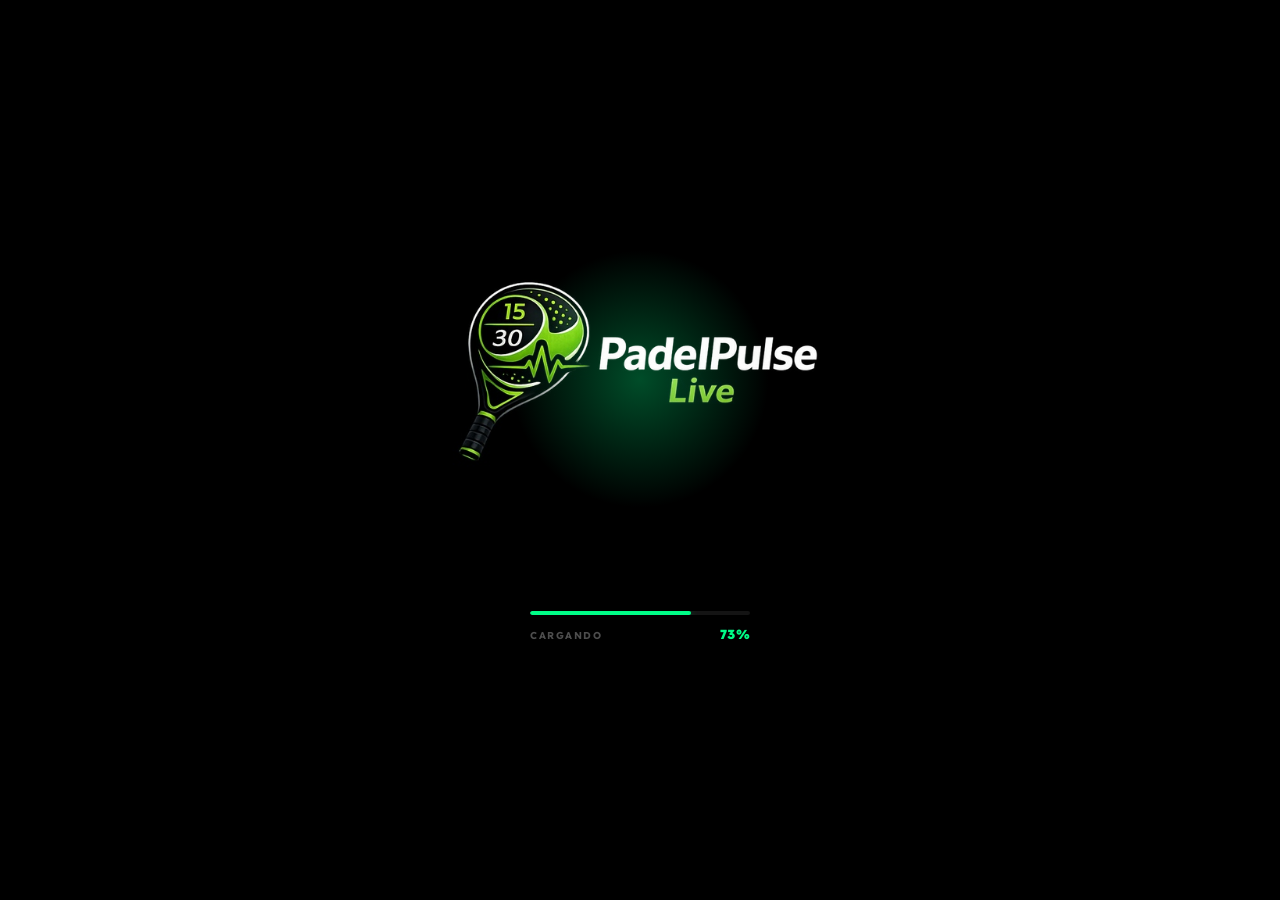
==== web/index.html @ ea34d9d8 "Sincroniza móvil y reloj con un protocolo único y rediseña las dos apps Las dos apps hablaban dialec" ====
<!DOCTYPE html>
<html lang="es" class="dark">
<head>
<meta charset="UTF-8">
<meta name="viewport" content="width=device-width, initial-scale=1.0, maximum-scale=1.0, user-scalable=no, viewport-fit=cover">
<meta name="theme-color" content="#0e0e0e">
<meta name="color-scheme" content="dark">
<title>PadelPulse Live</title>
<!-- Todo local: la app funciona sin conexion (pista sin cobertura) -->
<link rel="stylesheet" href="fonts/fonts.css">
<link rel="stylesheet" href="tailwind.css">
<style>
*{-webkit-tap-highlight-color:transparent;user-select:none;box-sizing:border-box;}
html{height:100%;touch-action:manipulation;background:#000;overflow:hidden;}
body{margin:0;padding:0;background:#000;height:100vh;height:100dvh;width:100vw;overflow:hidden;font-family:'Lexend',sans-serif;}

/* Mobile: full screen */
.watch-frame{
    width:100vw;height:100vh;height:100dvh;
    background:transparent;
    position:relative;
    display:flex;flex-direction:column;
    overflow-y:auto;
    /* deja sitio a la barra fija de abajo, contando el gesto del sistema */
    padding-bottom:calc(76px + env(safe-area-inset-bottom,0px));
}

/* Responsive: adapt fluidly without mobile frame */
@media(max-width:320px){ 
    html { font-size: 14px; }
}
@media(max-width:280px){ 
    html { font-size: 12px; }
}
.pp-flag{font-size:1.35em;line-height:1;display:inline-block;filter:saturate(1.1);}
/* Iconografia local (subset de Material Symbols, 105 glifos, 78 KB) */
.material-symbols-outlined{
    font-family:'PadelPulse Icons';font-weight:normal;font-style:normal;
    line-height:1;letter-spacing:normal;text-transform:none;display:inline-block;
    white-space:nowrap;word-wrap:normal;direction:ltr;-webkit-font-feature-settings:'liga';
    -webkit-font-smoothing:antialiased;font-variation-settings:'FILL' 0,'wght' 400,'GRAD' 0,'opsz' 24;
    transition:font-variation-settings .2s ease;
}
.material-symbols-outlined.filled{font-variation-settings:'FILL' 1,'wght' 400,'GRAD' 0,'opsz' 24;}
/* Mientras el pase de iconos no ha corrido, no se ve el nombre en texto plano */
.material-symbols-outlined:not([data-ico]){color:transparent;}
.pulse-glow{box-shadow:0 0 20px rgba(0,253,135,0.4);}
.scale-press{transition:transform 0.15s cubic-bezier(0.4,0,0.2,1), filter 0.15s;}
.scale-press:active{transform:scale(0.92); filter:brightness(0.8);}
@keyframes pulse{0%,100%{opacity:1}50%{opacity:0.4}}
.animate-pulse-slow{animation:pulse 2s ease infinite;}
@keyframes slideUp{from{transform:translateY(20px);opacity:0}to{transform:translateY(0);opacity:1}}
.slide-up{animation:slideUp 0.3s cubic-bezier(0.34,1.56,0.64,1) forwards;}
@keyframes scoreFlash{0%{transform:scale(1) translateY(0);filter:brightness(1)} 30%{transform:scale(1.25) translateY(-8px);filter:brightness(1.5)} 100%{transform:scale(1) translateY(0);filter:brightness(1)}}
.score-flash{animation:scoreFlash 0.4s cubic-bezier(0.175, 0.885, 0.32, 1.275);}
.mic-active{animation:pulse 0.8s ease infinite;box-shadow:0 0 20px rgba(255,113,108,0.5);}
.scrollable{overflow-y:auto;-webkit-overflow-scrolling:touch;}
.scrollable::-webkit-scrollbar{display:none;}
input[type=range]{-webkit-appearance:none;appearance:none;height:4px;background:#262626;border-radius:2px;outline:none;}
input[type=range]::-webkit-slider-thumb{-webkit-appearance:none;width:20px;height:20px;background:#00fd87;border-radius:50%;cursor:pointer;}
input[type=text]{-webkit-user-select:text;user-select:text;}
.countdown-ring{transform:rotate(-90deg);transform-origin:50% 50%;}
@keyframes timerWarn{0%,100%{opacity:1}50%{opacity:0.3}}
.timer-warn{animation:timerWarn 0.5s ease infinite;}
@keyframes fadeIn{from{opacity:0}to{opacity:1}}
@keyframes fadeOut{from{opacity:1}to{opacity:0}}
@keyframes slideDown{from{transform:translateX(-50%) translateY(-20px);opacity:0}to{transform:translateX(-50%) translateY(0);opacity:1}}
@keyframes splashFadeIn{from{opacity:0;transform:scale(0.85)}to{opacity:1;transform:scale(1)}}
@keyframes splashFadeOut{from{opacity:1;transform:scale(1)}to{opacity:0;transform:scale(1.05)}}
.splash-in{animation:splashFadeIn 0.5s cubic-bezier(0.34,1.56,0.64,1) forwards;}
.splash-out{animation:splashFadeOut 0.4s ease forwards;}
@keyframes splashPulse{0%,100%{box-shadow:0 0 0 0 rgba(0,253,135,0.4)}70%{box-shadow:0 0 0 20px rgba(0,253,135,0)}}
.splash-glow{animation:splashPulse 1.5s ease infinite;}
@keyframes dotAppear{from{opacity:0;transform:translateY(6px)}to{opacity:1;transform:translateY(0)}}
@keyframes scoreAnnounceIn{from{opacity:0;transform:translate(-50%,-50%) scale(0.8)}to{opacity:1;transform:translate(-50%,-50%) scale(1)}}
@keyframes scoreAnnounceOut{from{opacity:1;transform:translate(-50%,-50%) scale(1)}to{opacity:0;transform:translate(-50%,-50%) scale(0.9)}}

/* V4 Mesh Background */
.mesh-bg { position:fixed; top:0; left:0; width:100vw; height:100vh; height:100dvh; z-index:0; overflow:hidden; pointer-events:none; background: radial-gradient(circle at 50% 50%, rgba(20,20,20,0) 0%, #000 100%); }
.blob { position:absolute; filter:blur(90px) opacity(0.35); border-radius:50%; z-index:-1; pointer-events:none; transition:background 1s ease, transform 1s ease; }
@keyframes float1 { 0%,100% { transform: translate(0px, 0px) scale(1); } 33% { transform: translate(5vw, -5vh) scale(1.1); } 66% { transform: translate(-5vw, 5vh) scale(0.9); } }
@keyframes float2 { 0%,100% { transform: translate(0px, 0px) scale(1); } 33% { transform: translate(-5vw, 5vh) scale(0.9); } 66% { transform: translate(5vw, -5vh) scale(1.1); } }
.blob-a { top:-20%; left:-10%; width:70vw; height:70vw; max-width:800px; max-height:800px; animation:float1 18s infinite ease-in-out; }
.blob-b { bottom:-20%; right:-10%; width:70vw; height:70vw; max-width:800px; max-height:800px; animation:float2 22s infinite ease-in-out; }

/* ═══ MOBILE VIEWPORT-FIT ═══ */
@media (max-width:1023px) {
  .dk-score-num,
  #score-A, #score-B { font-size:clamp(5rem,22vw,10rem) !important; line-height:1 !important; }
}

/* ═══ DESKTOP VIEWPORT-FIT ═══ */
/* Forces ALL height-consuming elements to use viewport-relative units on desktop */
@media (min-width:1024px) {
  /* Header */
  .dk-header { padding-top:1.5vh !important; padding-bottom:0.8vh !important; }
  .dk-header img { height:8vh !important; }

  /* Main content area */
  .dk-main { padding-top:1vh !important; padding-bottom:1vh !important; }

  /* Left panel glass card */
  .dk-glass-left { padding:1.5vh 1rem !important; border-radius:2rem !important; }
  .dk-glass-left .dk-stats-row { margin-bottom:1vh !important; }
  .dk-glass-left .dk-stats-label { font-size:clamp(10px,1.5vh,18px) !important; margin-bottom:0.5vh !important; }
  .dk-glass-left .dk-stats-score { font-size:clamp(24px,5vh,60px) !important; }
  .dk-glass-left .dk-stats-name { font-size:clamp(8px,1.4vh,20px) !important; }
  .dk-glass-left .dk-stats-divider { height:clamp(16px,4vh,40px) !important; }

  /* Big score display */
  .dk-score-num { font-size:clamp(6rem,25vh,18rem) !important; line-height:0.9 !important; }
  .dk-score-sep { font-size:clamp(3rem,13vh,10rem) !important; }
  .dk-score-name { font-size:clamp(10px,2.2vh,30px) !important; }
  .dk-score-label { font-size:clamp(10px,2vh,24px) !important; margin-bottom:0.5vh !important; }
  .dk-score-area { margin-bottom:1vh !important; gap:1.5vw !important; }
  .dk-score-mt { margin-top:0 !important; }

  /* Right panel glass card */
  .dk-glass-right { padding:1.5vh 1rem !important; border-radius:2rem !important; }
  .dk-btn-add { padding-top:2.5vh !important; padding-bottom:2.5vh !important; border-radius:1.5rem !important; }
  .dk-btn-add .material-symbols-outlined { font-size:clamp(18px,3.5vh,48px) !important; }
  .dk-btn-add span:last-child { font-size:clamp(10px,1.8vh,20px) !important; }
  .dk-btn-sub { padding-top:1vh !important; padding-bottom:1vh !important; }
  .dk-btn-sub .material-symbols-outlined { font-size:clamp(12px,2vh,24px) !important; }
  .dk-btn-sub span:last-child { font-size:clamp(8px,1.4vh,16px) !important; }
  .dk-btn-action { padding-top:1vh !important; padding-bottom:1vh !important; }
  .dk-btn-action .material-symbols-outlined { font-size:clamp(12px,1.8vh,20px) !important; }
  .dk-grid-add { gap:1vh !important; margin-bottom:1vh !important; }
  .dk-grid-sub { gap:0.8vh !important; margin-bottom:0.8vh !important; }
  .dk-grid-act { gap:0.8vh !important; }

  /* Footer */
  .dk-footer { padding-top:0.5vh !important; padding-bottom:0.5vh !important; }

  /* Bottom Nav */
  .dk-nav button { padding-top:0.8vh !important; padding-bottom:0.8vh !important; }
  .dk-nav .material-symbols-outlined { font-size:clamp(16px,2.5vh,28px) !important; }
  .dk-nav span:last-child { font-size:clamp(7px,1vh,11px) !important; }
}
</style>
</head>
<body style="background:#0e0e0e;margin:0;padding:0;position:relative;">
<div class="mesh-bg">
    <div class="blob blob-a" id="blob-a"></div>
    <div class="blob blob-b" id="blob-b"></div>
</div>
<div id="app" style="width:100vw;min-height:100vh;min-height:100dvh;background:transparent;display:flex;align-items:center;justify-content:center;font-family:'Lexend',sans-serif;z-index:10;position:relative;">
    <div style="width:44px;height:44px;border:3px solid #1a1a1a;border-top-color:#00fd87;border-radius:50%;animation:_spin 1s linear infinite;"></div>
</div>
<style>@keyframes _spin{to{transform:rotate(360deg)}}</style>
<script>
const LOGO_BASE64 = "[data-uri]";

// ═══════════════════════════════════════════
// ICONOGRAFIA LOCAL
// Los <span class="material-symbols-outlined">nombre</span> siguen escribiendose
// con el nombre del icono; este pase lo convierte al glifo del subset embebido.
// ═══════════════════════════════════════════
const PP_ICONS={add:"\ue145",add_circle:"\ue147",arrow_back:"\ue5c4",arrow_back_ios:"\ue5e0",arrow_forward_ios:"\ue5e1",auto_awesome:"\ue65f",balance:"\ueaf6",bar_chart:"\ue26b",bluetooth:"\ue1a7",bluetooth_connected:"\ue1a8",bluetooth_disabled:"\ue1a9",bolt:"\uea0b",brightness_6:"\ue3ab",cancel:"\ue5c9",celebration:"\uea65",chat:"\ue0b7",check:"\ue5ca",check_circle:"\ue86c",circle:"\uef4a",close:"\ue14c",colorize:"\ue3b8",content_copy:"\ue14d",dark_mode:"\ue51c",dashboard:"\ue871",delete:"\ue872",delete_sweep:"\ue16c",devices:"\ue1b1",directions_run:"\ue566",do_not_disturb_on:"\ue15c",done:"\ue876",ecg_heart:"\uf6e9",edit:"\ue150",equalizer:"\ue01d",error:"\ue000",favorite:"\ue87d",flag:"\ue153",format_paint:"\ue243",graphic_eq:"\ue1b8",grid_view:"\ue9b0",group:"\ue7ef",hiking:"\ue50a",history:"\ue28e",home:"\ue88a",insights:"\uf092",ios_share:"\ue6b8",keyboard_arrow_down:"\ue313",keyboard_arrow_up:"\ue316",language:"\ue894",leaderboard:"\uf20c",light_mode:"\ue518",link:"\ue157",link_off:"\ue16f",list_alt:"\ue0ee",local_fire_department:"\uea05",lock:"\ue88d",lock_open:"\ue898",menu:"\ue5d2",mic:"\ue029",mic_off:"\ue02b",military_tech:"\uea3f",monitor_heart:"\ueaa2",monitoring:"\uf190",more_horiz:"\ue5d3",palette:"\ue3b7",password:"\uf042",pause:"\ue034",person:"\ue7fd",play_arrow:"\ue037",qr_code_2:"\ue00a",radio_button_checked:"\ue837",radio_button_unchecked:"\ue836",record_voice_over:"\ue91f",refresh:"\ue5d5",remove:"\ue15b",restart_alt:"\uf053",schedule:"\ue192",scoreboard:"\uebd0",script:"\uf45f",settings:"\ue8b8",settings_suggest:"\uf05e",share:"\ue80d",signal_cellular_alt:"\ue202",smart_toy:"\uf06c",speed:"\ue9e4",sports_tennis:"\uea32",square:"\ueb36",stadium:"\ueb90",style:"\ue41d",swap_horiz:"\ue8d4",sync:"\ue627",sync_alt:"\uea18",sync_disabled:"\ue628",timer:"\ue425",toast:"\uefc1",toggle_off:"\ue9f5",toggle_on:"\ue9f6",trophy:"\ue71a",tune:"\ue429",undo:"\ue166",visibility:"\ue417",volume_off:"\ue04f",volume_up:"\ue050",warning:"\ue002",watch:"\ue334",workspace_premium:"\ue7af"};
function paintIcons(root){
    const scope = root || document;
    scope.querySelectorAll('.material-symbols-outlined:not([data-ico])').forEach(el=>{
        const name = el.textContent.trim();
        const glyph = PP_ICONS[name];
        if(glyph){ el.setAttribute('data-ico', name); el.textContent = glyph; }
        else if(name.length === 1){ el.setAttribute('data-ico','raw'); }
        else { el.setAttribute('data-ico','?'); el.textContent = PP_ICONS.circle || ''; }
    });
}
// Los modales/toasts se inyectan fuera de render(): un observer los cubre todos.
try{
    new MutationObserver(muts=>{
        for(const m of muts){ if(m.addedNodes.length){ paintIcons(document); return; } }
    }).observe(document.documentElement,{childList:true,subtree:true});
}catch(e){}

// ═══════════════════════════════════════════
// STATE
// ═══════════════════════════════════════════
const POINT_LABELS = ['0','15','30','40'];

const defaultState = () => ({
    teamA:{ name:'', points:0, games:0, sets:0, playerA:'', playerB:'' },
    teamB:{ name:'', points:0, games:0, sets:0, playerA:'', playerB:'' },
    setsHistory:[], currentSet:1,
    serving:'A', deuce:false, advantage:null,
    goldenPoint:false, superTiebreak:false, bestOf:3, playingExtraSet:false,
    tiebreak:false, tiebreakPoints:{A:0,B:0}, tiebreakServing:'A', tiebreakServCount:0,
    matchOver:false, matchWinner:null,
    gameTime:0, timerRunning:true,
    betweenPoints:false, betweenTimer:0, betweenMax:20,
    soundEnabled:true, brightness:100, voiceActive:false,
    theme:'neon', lang:'es',
    currentView:'home',
    history:[], activityLog:[],
    faults:{ A:{doubleFault:0,footFault:0,warning:0}, B:{doubleFault:0,footFault:0,warning:0} },
    heartRate:0, calories:0, distanceKm:0.0,
    momentum:[],
    serveTimerEnabled:false, serveTimerSeconds:20,
    firstServeFault:false
});

let timerInterval = null, betweenInterval = null;
let recognition = null, audioCtx = null;

let SPECTATOR = false; // modo solo lectura si viene de URL compartida

function loadState(){
    // 1. Intentar cargar desde URL (modo espectador)
    try{
        const hash = window.location.hash.slice(1);
        if(hash.startsWith('c=')){
            const code = hash.slice(2).toUpperCase();
            SPECTATOR = true;
            let ds = defaultState();
            ds.voiceActive = false; ds.timerRunning = false;
            ds.cloudCode = code;
            setTimeout(() => { if(window.joinCloudMatch) window.joinCloudMatch(code); }, 500);
            return ds;
        }
        if(hash.startsWith('pp=')){
            const encoded = hash.slice(3);
            let decoded;
            try { decoded = JSON.parse(decodeURIComponent(escape(atob(encoded)))); }
            catch(err) { decoded = JSON.parse(decodeURIComponent(atob(encoded))); }
            let ds = defaultState();
            if (Array.isArray(decoded) && decoded[0] === 1) {
                ds.teamA.name=decoded[1]; ds.teamA.games=decoded[2]; ds.teamA.sets=decoded[3]; ds.teamA.points=decoded[4]; ds.teamA.playerA=decoded[5]; ds.teamA.playerB=decoded[6];
                ds.teamB.name=decoded[7]; ds.teamB.games=decoded[8]; ds.teamB.sets=decoded[9]; ds.teamB.points=decoded[10]; ds.teamB.playerA=decoded[11]; ds.teamB.playerB=decoded[12];
                ds.setsHistory=decoded[13]; ds.currentSet=decoded[14]; ds.serving=decoded[15];
                ds.deuce=decoded[16]; ds.advantage=decoded[17]; ds.tiebreak=decoded[18];
                ds.tiebreakPoints={A:decoded[19], B:decoded[20]};
                ds.matchOver=decoded[21]; ds.matchWinner=decoded[22]; ds.gameTime=decoded[23]; ds.theme=decoded[24];
            } else {
                ds = { ...ds, ...decoded };
            }
            SPECTATOR = true;
            ds.voiceActive = false;
            ds.timerRunning = false;
            return ds;
        }
    }catch(e){}
    // 2. Cargar desde localStorage — merge with defaultState to ensure new fields exist
    try{
        const s=localStorage.getItem('pp_state_v4');
        if(s){
            const saved=JSON.parse(s);
            const merged=Object.assign(defaultState(), saved);
            return merged;
        }
    }catch(e){}
    return defaultState();
}

// ═══════════════════════════════════════════════════════════════════
// PPSync — sincronizacion con el reloj (protocolo v3)
// Espejo de docs/PROTOCOLO_SINCRONIZACION.md y de sync/SyncProtocol.kt.
// Si cambias un mensaje aqui, cambialo tambien en las dos apps Kotlin.
// ═══════════════════════════════════════════════════════════════════
const PP_PROTO = 3;
const PP_PATH = {
    hello:'/padel/hello', pair:'/padel/pair', state:'/padel/state',
    cmd:'/padel/cmd', settings:'/padel/settings', health:'/padel/health',
    // v2
    legacySync:'/padel/sync', legacyPoint:'/padel/point', legacyBt:'/padel/bt'
};

const PPSync = {
    // ── Estado del enlace (lo pinta la UI) ──
    connected:false,          // hay un reloj alcanzable
    paired:false,             // el reloj ha confirmado el codigo
    watchName:'',
    code:'',                  // codigo de 4 digitos que muestra el movil
    autoPair:true,            // aceptar vinculacion sin teclear codigo
    lastSync:0,
    watchApp:'',
    watchProto:0,
    protoMismatch:false,
    health:{hr:0,kcal:0,km:0,steps:0},
    _applyingRemote:false,
    _seq:0,
    _lastWatchSeq:-1,
    _pushTimer:null,
    _lastPushed:'',

    get bridge(){ return (typeof window!=='undefined' && window.AndroidBridge) ? window.AndroidBridge : null; },

    /** SOLO | PHONE | WATCH a partir de S.syncMode (que conserva los nombres de la UI). */
    mode(){
        const m = (S && S.syncMode ? String(S.syncMode) : 'SOLO').toUpperCase();
        if(m==='MOVIL_MANDA'||m==='PHONE'||m==='MOVIL') return 'PHONE';
        if(m==='RELOJ_MANDA'||m==='WATCH'||m==='RELOJ') return 'WATCH';
        return 'SOLO';
    },
    isMaster(){ return this.mode()==='PHONE'; },
    isRemoteControlled(){ return this.mode()==='WATCH'; },

    nextSeq(){
        const b=this.bridge;
        if(b && b.nextSeq){ try{ return parseInt(b.nextSeq(),10)||(++this._seq); }catch(e){} }
        return ++this._seq;
    },

    init(){
        try{
            const saved = localStorage.getItem('pp_pair_code');
            this.code = saved || this.generateCode();
            this.autoPair = localStorage.getItem('pp_auto_pair')!=='0';
            const b=this.bridge;
            if(b){
                if(b.loadPairing){
                    const p=JSON.parse(b.loadPairing()||'{}');
                    if(p.code) this.code=p.code;
                    this.paired=!!p.paired;
                }
                if(b.isWatchConnected) this.connected=!!b.isWatchConnected();
                if(b.watchName) this.watchName=b.watchName()||'';
                if(b.refreshConnection) b.refreshConnection();
            }
            localStorage.setItem('pp_pair_code', this.code);
        }catch(e){}
    },

    generateCode(){
        const c = String(Math.floor(1000+Math.random()*9000));
        try{ localStorage.setItem('pp_pair_code', c); }catch(e){}
        return c;
    },

    regenerateCode(){
        this.code = this.generateCode();
        this.paired = false;
        this.persistPairing();
        render();
        showToast('🔐 Codigo nuevo: '+this.code, 2500);
    },

    persistPairing(){
        const b=this.bridge;
        if(b && b.savePairing){ try{ b.savePairing(this.code, this.paired); }catch(e){} }
        try{ localStorage.setItem('pp_pair_code', this.code); }catch(e){}
    },

    send(path, obj){
        const b=this.bridge;
        if(!b || !b.send) return false;
        const msg = Object.assign({v:PP_PROTO, src:'phone', seq:this.nextSeq(), ts:Date.now()}, obj);
        try{ b.send(path, JSON.stringify(msg)); return true; }catch(e){ return false; }
    },

    // ── Construccion del estado canonico ──
    setsWon(team){
        return (S.setsHistory||[]).filter(s=>s.winner===team).length;
    },

    buildState(){
        return {
            mode:this.mode(),
            match:{
                bestOf:S.bestOf||3,
                goldenPoint:!!S.goldenPoint,
                superTieBreak:!!S.superTiebreak,
                currentSet:S.currentSet||1
            },
            teams:{
                A:{ name:S.teamA.name||'LOCAL',  pts:Math.max(0,Math.min(3,S.teamA.points|0)), games:S.teamA.games|0, sets:this.setsWon('A') },
                B:{ name:S.teamB.name||'VISITA', pts:Math.max(0,Math.min(3,S.teamB.points|0)), games:S.teamB.games|0, sets:this.setsWon('B') }
            },
            flags:{
                deuce:!!S.deuce,
                adv:S.advantage||'',            // nunca null: el reloj leia "null" como texto
                tiebreak:!!S.tiebreak,
                superTiebreak:!!S.superTiebreak,
                goldenPointActive:!!(S.deuce && S.goldenPoint),
                serving:S.serving||'A',
                faults:S.firstServeFault?1:0,
                over:!!S.matchOver,
                winner:S.matchWinner||''
            },
            tb:{
                A:(S.tiebreakPoints&&S.tiebreakPoints.A)|0,
                B:(S.tiebreakPoints&&S.tiebreakPoints.B)|0,
                serving:S.tiebreakServing||'A',
                n:S.tiebreakServCount|0
            },
            health:{ hr:S.heartRate|0, kcal:S.calories|0, km:+(S.distanceKm||0) },
            clock:S.gameTime|0
        };
    },

    /** Aplica un estado del reloj. No recalcula nada: el maestro ya lo hizo. */
    applyState(st){
        if(!st || !st.teams) return;
        this._applyingRemote = true;
        try{
            const A=st.teams.A||{}, B=st.teams.B||{}, f=st.flags||{}, tb=st.tb||{};
            S.teamA.points = Math.max(0,Math.min(3, (A.pts!==undefined?A.pts:A.points)|0));
            S.teamB.points = Math.max(0,Math.min(3, (B.pts!==undefined?B.pts:B.points)|0));
            S.teamA.games  = A.games|0;
            S.teamB.games  = B.games|0;
            if(A.name) S.teamA.name = A.name;
            if(B.name) S.teamB.name = B.name;

            // Sets: el reloj manda el numero, aqui reconstruimos el historial
            // para que las vistas de sets y estadisticas cuadren.
            this.rebuildSetsHistory(A.sets|0, B.sets|0);

            S.deuce = !!f.deuce;
            S.advantage = (f.adv && f.adv!=='null' && f.adv!=='') ? f.adv
                        : ((f.advantage && f.advantage!=='null' && f.advantage!=='') ? f.advantage : null);
            S.tiebreak = !!f.tiebreak;
            S.superTiebreak = !!f.superTiebreak;
            if(f.serving) S.serving = f.serving;
            S.firstServeFault = (f.faults|0) > 0;

            S.tiebreakPoints = { A:tb.A|0, B:tb.B|0 };
            if(tb.serving) S.tiebreakServing = tb.serving;
            S.tiebreakServCount = tb.n|0;

            if(st.match){
                if(st.match.bestOf) S.bestOf = st.match.bestOf;
                if(typeof st.match.goldenPoint==='boolean') S.goldenPoint = st.match.goldenPoint;
                if(st.match.currentSet) S.currentSet = st.match.currentSet;
            }
            if(typeof st.clock==='number' && st.clock>0) S.gameTime = st.clock;
            if(st.health) this.applyHealth(st.health);

            const wasOver = S.matchOver;
            S.matchOver = !!f.over;
            S.matchWinner = (f.winner && f.winner!=='null' && f.winner!=='') ? f.winner : null;

            this.lastSync = Date.now();
            saveStateOnly();
            render();
            if(S.matchOver && !wasOver && typeof showMatchOver==='function'){
                showMatchOver(S.matchWinner||'A');
            }
        }catch(e){
            console.error('PPSync.applyState', e);
        }finally{
            this._applyingRemote = false;
        }
    },

    rebuildSetsHistory(setsA, setsB){
        const curA=this.setsWon('A'), curB=this.setsWon('B');
        if(curA===setsA && curB===setsB) return;
        const hist=[];
        for(let k=0;k<setsA;k++) hist.push({winner:'A', a:6, b:0});
        for(let k=0;k<setsB;k++) hist.push({winner:'B', a:0, b:6});
        S.setsHistory = hist;
        S.currentSet = setsA + setsB + 1;
    },

    applyHealth(h){
        if(!h) return;
        const hr=(h.hr!==undefined?h.hr:h.heartRate)|0;
        const kcal=(h.kcal!==undefined?h.kcal:h.calories)|0;
        const km=+(h.km!==undefined?h.km:h.distanceKm)||0;
        this.health={hr:hr, kcal:kcal, km:km, steps:h.steps|0};
        if(hr>0) S.heartRate = hr;
        // El reloj es la fuente de verdad: el movil deja de estimar calorias.
        if(kcal>0 || km>0){
            S.healthFromWatch = true;
            S.calories = kcal;
            S.distanceKm = km;
        }
    },

    // ── Salidas ──

    /**
     * Difunde el estado. Solo si mandamos nosotros.
     * Un punto dispara varios saveState(), asi que agrupamos: un envio cada
     * 120 ms como mucho, y nunca dos veces el mismo estado. Cada mensaje por
     * Bluetooth cuesta bateria en la muñeca.
     */
    push(){
        if(this._applyingRemote) return;
        if(!this.paired || !this.isMaster()) return;
        if(this._pushTimer) return;
        this._pushTimer = setTimeout(()=>{
            this._pushTimer = null;
            if(this._applyingRemote || !this.paired || !this.isMaster()) return;
            const st = this.buildState();
            const json = JSON.stringify(st);
            if(json === this._lastPushed) return;
            this._lastPushed = json;
            this.send(PP_PATH.state, st);
            this.lastSync = Date.now();
        }, 120);
    },

    /** Fuerza el envio inmediato saltandose la agrupacion (boton Sincronizar). */
    pushNow(){
        if(!this.paired || !this.isMaster()) return;
        if(this._pushTimer){ clearTimeout(this._pushTimer); this._pushTimer = null; }
        const st = this.buildState();
        this._lastPushed = JSON.stringify(st);
        this.send(PP_PATH.state, st);
        this.lastSync = Date.now();
    },

    /** Manda una accion cuando el maestro es el reloj. */
    cmd(action, team){
        if(this._applyingRemote) return;
        if(!this.paired || !this.isRemoteControlled()) return;
        this.send(PP_PATH.cmd, team ? {action:action, team:team} : {action:action});
    },

    /** Punto unico tras cualquier accion local sobre el marcador. */
    onLocalAction(action, team){
        if(this.isMaster()) this.push();
        else if(this.isRemoteControlled()) this.cmd(action, team);
    },

    sendSettings(){
        if(!this.paired) return;
        this.send(PP_PATH.settings, {
            lang:S.lang||'es',
            theme:S.theme||'neon',
            color:(typeof T==='function' ? (T().primary||'#00FD87') : '#00FD87'),
            goldenPoint:!!S.goldenPoint,
            superTieBreak:!!S.superTiebreak,
            bestOf:S.bestOf||3,
            maxSets:S.bestOf||3,
            nameA:S.teamA.name||'LOCAL',
            nameB:S.teamB.name||'VISITA',
            mode:this.mode()
        });
    },

    hello(){
        this.send(PP_PATH.hello, {app:'1.2.0', proto:PP_PROTO, mode:this.mode(), paired:this.paired});
    },

    requestHealth(){ this.send(PP_PATH.health, {request:true}); },

    // ── Entradas desde Kotlin ──

    onConnection(connected, name){
        const was=this.connected;
        this.connected=!!connected;
        this.watchName=name||this.watchName;
        if(this.connected && !was){
            this.hello();
            if(this.paired){ this.sendSettings(); this.push(); }
        }
        if(!this.connected) this._lastWatchSeq=-1;
        if(typeof render==='function' && !SPECTATOR) render();
    },

    /** Vacia el buzon de mensajes que llegaron con la app cerrada. */
    drainNative(json){
        let list=[];
        try{ list=JSON.parse(json||'[]'); }catch(e){ return; }
        list.forEach(m=>{ try{ this.onNative(m.path, m.payload); }catch(e){} });
    },

    onNative(path, payload){
        let obj;
        try{ obj = JSON.parse(payload); }catch(e){ return; }

        // Anti-eco: descartamos lo repetido o desordenado
        const seq = +obj.seq || 0;
        if(seq > 0){
            if(seq <= this._lastWatchSeq) return;
            this._lastWatchSeq = seq;
        }
        this.connected = true;

        switch(path){
            case PP_PATH.hello:
                this.watchApp = obj.app||'';
                this.watchProto = +obj.proto||0;
                this.protoMismatch = this.watchProto>0 && this.watchProto!==PP_PROTO;
                if(this.protoMismatch){
                    showToast('⚠️ Actualiza la app del reloj: protocolo v'+this.watchProto+' vs v'+PP_PROTO, 4000, true);
                }
                if(this.paired) this.sendSettings();
                render();
                break;

            case PP_PATH.pair:
            case PP_PATH.legacyBt:
                this.onPairRequest(obj);
                break;

            case PP_PATH.state:
            case PP_PATH.legacySync:
                // Solo obedecemos al reloj cuando el reloj es el maestro
                if(this.mode()!=='WATCH') { if(obj.health) this.applyHealth(obj.health); break; }
                this.applyState(obj.snapshot ? JSON.parse(obj.snapshot) : obj);
                break;

            case PP_PATH.cmd:
            case PP_PATH.legacyPoint:
                this.onCommand(obj);
                break;

            case PP_PATH.settings:
                this.onSettings(obj);
                break;

            case PP_PATH.health:
                this.applyHealth(obj);
                render();
                break;
        }
    },

    onPairRequest(obj){
        const action = obj.action||'request';
        const code = String(obj.code||'');
        if(action!=='request' && !obj.code) return;

        const ok = (code===this.code) || (this.autoPair && (code==='AUTO'||code===''));
        if(ok){
            this.paired = true;
            this.persistPairing();
            this.send(PP_PATH.pair, {action:'accept', code:this.code, device:'movil'});
            const b=this.bridge; if(b&&b.vibrate) b.vibrate(60);
            showToast('⌚ Reloj vinculado'+(obj.device?' — '+obj.device:''), 2600);
            this.sendSettings();
            this.pushNow();
        }else{
            this.send(PP_PATH.pair, {action:'reject', code:this.code});
            showToast('⚠️ El codigo del reloj no coincide ('+code+')', 3000, true);
        }
        render();
    },

    onCommand(obj){
        // Un comando solo se obedece si el maestro somos nosotros
        if(!this.isMaster()) return;
        const team = obj.team || (obj.action==='point_B' ? 'B' : 'A');
        switch(obj.action){
            case 'point': case 'point_A': case 'point_B': addPoint(team); break;
            case 'minus': removePoint(team); break;
            case 'undo':  undoPoint(); break;
            case 'fault': if(typeof addFault==='function') addFault(S.serving,'doubleFault'); break;
            case 'serve': S.serving = team; saveState(); render(); break;
            case 'reset': if(typeof newMatch==='function') newMatch(); break;
        }
        this.push();
    },

    onSettings(obj){
        let changed=false;
        if(obj.lang && obj.lang!==S.lang){ S.lang=obj.lang; if(typeof setLang==='function') setLang(obj.lang); changed=true; }
        if(obj.theme && obj.theme!==S.theme){ S.theme=obj.theme; changed=true; }
        if(typeof obj.goldenPoint==='boolean'){ S.goldenPoint=obj.goldenPoint; changed=true; }
        const bo = obj.bestOf || obj.maxSets;
        if(bo && [1,3,5].includes(+bo)){ S.bestOf=+bo; changed=true; }
        if(obj.nameA){ S.teamA.name=obj.nameA; changed=true; }
        if(obj.nameB){ S.teamB.name=obj.nameB; changed=true; }
        if(obj.mode){
            const m = String(obj.mode).toUpperCase();
            const mapped = (m==='PHONE'||m==='MOVIL_MANDA') ? 'MOVIL_MANDA'
                         : (m==='WATCH'||m==='RELOJ_MANDA') ? 'RELOJ_MANDA' : 'SOLO';
            if(mapped!==S.syncMode){ S.syncMode=mapped; changed=true; }
        }
        if(changed){ saveStateOnly(); render(); }
    },

    /** Texto corto de estado para la UI. */
    statusLabel(){
        if(!this.connected) return i2('SIN RELOJ','NO WATCH');
        if(!this.paired)    return i2('SIN VINCULAR','NOT LINKED');
        if(this.protoMismatch) return i2('ACTUALIZA','UPDATE');
        return i2('CONECTADO','CONNECTED');
    },
    statusColor(){
        if(!this.connected) return '#FF4E50';
        if(!this.paired || this.protoMismatch) return '#FFB020';
        return (typeof tc!=='undefined' && tc.primary) ? tc.primary() : '#00FD87';
    }
};

/** Mini helper: texto en espanol o ingles segun el idioma activo. */
function i2(es, en){ return (S && S.lang==='es') ? es : en; }

window.PPSync = PPSync;

// ═══════════════════════════════════════════════════════════════════
// Panel de sincronizacion con el reloj (pantalla de Ajustes).
// Se sigue llamando BT porque es el nombre que usa SettingsView, pero ya no
// habla Web Bluetooth: el transporte es Wearable MessageClient via PPSync.
// ═══════════════════════════════════════════════════════════════════
const BT = {
    get pairingCode(){ return PPSync.code; },
    set pairingCode(v){ PPSync.code = v; },
    get connected(){ return PPSync.connected && PPSync.paired; },

    generateCode(){ return PPSync.generateCode(); },
    regenerate(){ PPSync.regenerateCode(); },

    setMode(mode){
        S.syncMode = mode;
        saveState();
        PPSync.sendSettings();
        if(mode!=='SOLO' && !PPSync.connected){
            showToast(i2('Abre PadelPulse en el reloj','Open PadelPulse on the watch'), 3000);
        }
        if(PPSync.isMaster()) PPSync.push();
        render();
    },

    toggleAutoPair(){
        PPSync.autoPair = !PPSync.autoPair;
        try{ localStorage.setItem('pp_auto_pair', PPSync.autoPair?'1':'0'); }catch(e){}
        render();
    },

    unlink(){
        PPSync.paired = false;
        PPSync.persistPairing();
        showToast(i2('Reloj desvinculado','Watch unlinked'), 2200, true);
        render();
    },

    resync(){
        PPSync.hello();
        PPSync.sendSettings();
        if(PPSync.isMaster()) PPSync.pushNow(); else PPSync.requestHealth();
        showToast(i2('Reenviando al reloj…','Resyncing…'), 1800);
    },

    panel(){
        const p = tc.primary(), mu = tc.muted(), su = tc.surf2();
        const st = PPSync.statusColor();
        const label = PPSync.statusLabel();
        const mode = S.syncMode || 'SOLO';
        const modes = [
            {id:'SOLO',         ico:'link_off',    lbl:i2('Solo','Solo'),       sub:i2('Sin reloj','No watch')},
            {id:'MOVIL_MANDA',  ico:'devices', lbl:i2('Movil','Phone'),  sub:i2('Manda el movil','Phone leads')},
            {id:'RELOJ_MANDA',  ico:'watch',      lbl:i2('Reloj','Watch'),sub:i2('Manda el reloj','Watch leads')}
        ];
        const since = PPSync.lastSync ? Math.round((Date.now()-PPSync.lastSync)/1000) : null;

        return `
        <div class="bg-surface-container rounded-3xl p-4 mb-3">
            <!-- Cabecera: estado real del enlace -->
            <div class="flex items-center justify-between mb-3">
                <div class="flex items-center gap-2">
                    <span class="material-symbols-outlined" style="color:${p}">watch</span>
                    <div class="flex flex-col">
                        <span class="text-[9px] font-bold text-on-surface-variant uppercase tracking-widest">${i2('Sincronizacion con reloj','Watch sync')}</span>
                        ${PPSync.watchName?`<span class="text-[8px] text-on-surface-variant/60 truncate max-w-[130px]">${PPSync.watchName}</span>`:''}
                    </div>
                </div>
                <div class="flex items-center gap-1.5 px-2.5 py-1 rounded-full" style="background:${st}18;border:1px solid ${st}40">
                    <div class="w-1.5 h-1.5 rounded-full ${PPSync.connected?'animate-pulse-slow':''}" style="background:${st}"></div>
                    <span class="text-[8px] font-bold uppercase tracking-wider" style="color:${st}">${label}</span>
                </div>
            </div>

            ${PPSync.protoMismatch?`
            <div class="rounded-2xl p-2.5 mb-3 flex items-start gap-2" style="background:rgba(255,176,32,0.1);border:1px solid rgba(255,176,32,0.3)">
                <span class="material-symbols-outlined text-[14px]" style="color:#FFB020">warning</span>
                <span class="text-[9px] leading-relaxed" style="color:#FFB020">
                    ${i2('Las dos apps hablan protocolos distintos. Actualiza PadelPulse en el reloj desde Play Store.',
                          'The two apps speak different protocols. Update PadelPulse on the watch from Play Store.')}
                </span>
            </div>`:''}

            <!-- Modo de sincronizacion -->
            <div class="grid grid-cols-3 gap-2 mb-3">
                ${modes.map(m=>{
                    const sel = mode===m.id;
                    return `<button onclick="BT.setMode('${m.id}')"
                        class="py-2.5 px-1 flex flex-col items-center justify-center gap-1 rounded-2xl border scale-press"
                        style="background:${sel?p+'18':su};border-color:${sel?p+'55':'rgba(255,255,255,0.06)'};color:${sel?p:mu}">
                        <span class="material-symbols-outlined text-[18px]">${m.ico}</span>
                        <span class="text-[7px] font-black uppercase text-center leading-tight">${m.lbl}</span>
                        <span class="text-[6px] uppercase text-center leading-tight opacity-60">${m.sub}</span>
                    </button>`;
                }).join('')}
            </div>

            ${mode==='SOLO' ? `
            <div class="text-[9px] leading-relaxed px-1" style="color:${mu}">
                ${i2('En modo Solo el movil y el reloj llevan marcadores independientes. Elige quien manda para sincronizarlos.',
                      'In Solo mode phone and watch keep separate scores. Pick who leads to sync them.')}
            </div>` : `

            <!-- Vinculacion -->
            <div class="rounded-2xl p-3 mb-2" style="background:${su};border:1px solid rgba(255,255,255,0.04)">
                <div class="flex items-center justify-between mb-1">
                    <span class="text-[8px] uppercase font-bold" style="color:${mu}">${i2('Codigo de vinculacion','Pairing code')}</span>
                    <button onclick="BT.regenerate()" class="text-[8px] uppercase font-bold flex items-center gap-1 scale-press" style="color:${mu}">
                        <span class="material-symbols-outlined text-[11px]">refresh</span>${i2('Nuevo','New')}
                    </button>
                </div>
                <div class="flex items-center gap-2 mb-2">
                    ${String(PPSync.code).padEnd(4,'-').split('').slice(0,4).map(d=>`
                        <div class="flex-1 py-2 rounded-xl text-center text-[22px] font-black tracking-widest"
                             style="background:rgba(0,0,0,0.45);border:1px solid ${p}35;color:${p}">${d}</div>`).join('')}
                </div>
                <div class="text-[9px] leading-relaxed mb-2" style="color:${mu}">
                    ${PPSync.paired
                        ? i2('Reloj vinculado. El marcador viaja en los dos sentidos.','Watch linked. The score travels both ways.')
                        : i2('Abre PadelPulse en el reloj, entra en Vincular y teclea este codigo.','Open PadelPulse on the watch, go to Link and type this code.')}
                </div>
                <label class="flex items-center justify-between py-1.5 cursor-pointer">
                    <span class="text-[9px] font-bold uppercase tracking-wide" style="color:${mu}">${i2('Vincular sin codigo','Link without code')}</span>
                    <span class="material-symbols-outlined text-[26px]" style="color:${PPSync.autoPair?p:'#555'}"
                          onclick="BT.toggleAutoPair()">${PPSync.autoPair?'toggle_on':'toggle_off'}</span>
                </label>
            </div>

            <div class="grid ${PPSync.paired?'grid-cols-2':'grid-cols-1'} gap-2">
                <button onclick="BT.resync()" class="py-2.5 rounded-2xl text-[10px] font-black uppercase scale-press flex items-center justify-center gap-2"
                        style="background:${p};color:#000">
                    <span class="material-symbols-outlined text-[15px]">sync</span>${i2('Sincronizar ahora','Sync now')}
                </button>
                ${PPSync.paired?`
                <button onclick="BT.unlink()" class="py-2.5 rounded-2xl text-[10px] font-black uppercase scale-press flex items-center justify-center gap-2"
                        style="background:rgba(255,78,80,0.1);border:1px solid rgba(255,78,80,0.3);color:#ff4e50">
                    <span class="material-symbols-outlined text-[15px]">link_off</span>${i2('Desvincular','Unlink')}
                </button>`:''}
            </div>

            ${(PPSync.paired && PPSync.health.hr>0)?`
            <div class="flex items-center justify-center gap-3 mt-3 text-[8px] uppercase tracking-widest" style="color:${mu}">
                <span class="flex items-center gap-1"><span class="material-symbols-outlined text-[11px]" style="color:${p}">ecg_heart</span>${PPSync.health.hr} ppm</span>
                <span class="flex items-center gap-1"><span class="material-symbols-outlined text-[11px]">local_fire_department</span>${PPSync.health.kcal} kcal</span>
                <span class="flex items-center gap-1"><span class="material-symbols-outlined text-[11px]">directions_run</span>${PPSync.health.km.toFixed(2)} km</span>
            </div>`:''}
            ${since!==null?`<div class="text-center text-[7px] uppercase tracking-widest mt-2" style="color:${mu}">${i2('Ultima sync hace','Last sync')} ${since}s</div>`:''}
            `}
        </div>`;
    },

    /** Píldora compacta para la cabecera del marcador. */
    pill(){
        const st = PPSync.statusColor();
        if((S.syncMode||'SOLO')==='SOLO' && !PPSync.connected) return '';
        return `<button onclick="S.currentView='settings';render();"
            class="flex items-center gap-1 px-2 py-1 rounded-full scale-press"
            style="background:${st}14;border:1px solid ${st}38">
            <span class="material-symbols-outlined text-[12px]" style="color:${st}">${PPSync.paired?'watch':'watch'}</span>
            <span class="w-1 h-1 rounded-full ${PPSync.connected?'animate-pulse-slow':''}" style="background:${st}"></span>
        </button>`;
    }
};

// Toda accion local sobre el marcador avisa al reloj por un unico camino.
const _addPoint = addPoint;
addPoint = function(t){ _addPoint(t); PPSync.onLocalAction('point', t); };
const _removePoint = removePoint;
removePoint = function(t){ _removePoint(t); PPSync.onLocalAction('minus', t); };
const _undoPoint = undoPoint;
undoPoint = function(){ _undoPoint(); PPSync.onLocalAction('undo'); };
const _resetMatch = resetMatch;
resetMatch = function(){ _resetMatch(); PPSync.onLocalAction('reset'); };

let S = loadState();
if (!S.syncMode) S.syncMode = "SOLO";


// Normalizar campos que pueden estar corruptos de versiones anteriores
if(!S.bestOf || ![1,3,5].includes(S.bestOf)) S.bestOf = 3;
if(typeof S.playingExtraSet === 'undefined') S.playingExtraSet = false;

// ── Detectar y recuperar estado corrupto ──
// Si matchOver=true pero hay un partido claramente en progreso, resetear
(()=>{
    if(!S.matchOver) return;
    // Si no hay ganador definido → corrupto
    if(!S.matchWinner){ S.matchOver=false; return; }

    const sA=( S.setsHistory||[]).filter(s=>s.winner==='A').length;
    const sB=(S.setsHistory||[]).filter(s=>s.winner==='B').length;
    const totalSets = sA+sB;
    const setsToWin = Math.ceil((S.bestOf||3)/2);

    // Si hay juegos activos en el set actual, el partido no debería estar terminado
    const activeGames = (S.teamA?.games||0)+(S.teamB?.games||0);
    const activePoints = (S.teamA?.points||0)+(S.teamB?.points||0);

    // Caso: matchOver=true pero hay juegos/puntos en curso → partido truncado
    if(activeGames > 0 || activePoints > 0){
        S.matchOver=false; S.matchWinner=null; return;
    }

    // Caso: totalSets <= setsToWin → ganador no alcanzó sets suficientes → corrupto
    if(totalSets > 0 && totalSets <= setsToWin && sA < setsToWin && sB < setsToWin){
        S.matchOver=false; S.matchWinner=null; return;
    }
})();

if (!SPECTATOR && !sessionStorage.getItem('pp_setup_done')) {
    S.currentView = 'setup';
}

// Set default team names from current language (called after LANGS is defined)
function initTeamNames(){
    if(!S.teamA.name) S.teamA.name = i('teamA').toUpperCase();
    if(!S.teamB.name) S.teamB.name = i('teamB').toUpperCase();
}
function saveState(){
    try{
        localStorage.setItem('pp_state_v4',JSON.stringify(S));
        // El estado solo sale hacia el reloj si mandamos nosotros; PPSync.push()
        // ya se protege contra el eco de un estado que acabamos de recibir.
        if(typeof PPSync!=='undefined') PPSync.push();
    }catch(e){}
}

// Función para guardar localmente sin disparar sincronización (evita bucles infinitos)
function saveStateOnly() {
    try { localStorage.setItem('pp_state_v4', JSON.stringify(S)); } catch(e) {}
}


function setLang(code) {
    S.lang = code;
    saveState();
    render();
}


// 4. GESTIÓN DE VOZ DESDE EL RELOJ
window.procesarVoz = function(texto) {
    if (!texto) return;
    console.log("Voz desde el reloj:", texto);
    const t = texto.toLowerCase();

    if (t.includes("punto para local") || t.includes("punto local") || t.includes("punto para uno") || t.includes("punto uno") || t.includes("suma local")) {
        addPoint('A');
    } else if (t.includes("punto para visita") || t.includes("punto visita") || t.includes("punto para dos") || t.includes("punto dos") || t.includes("suma visita")) {
        addPoint('B');
    } else if (t.includes("deshacer") || t.includes("error") || t.includes("borrar")) {
        undoPoint();
    }
};

// Compatibilidad con versión anterior
window.actualizarMarcador = function(data) { console.log("Legacy sync ignored:", data); };


// ═══════════════════════════════════════════
// IDIOMAS / TRANSLATIONS
// ═══════════════════════════════════════════
const LANGS = {
    es:{ flag:'<span class="pp-flag">🇪🇸</span>', name:'Español', voice:'es-ES',
        t:{
            scoreboard:'Marcador', stats:'Stats', history:'Historial', settings:'Ajustes',
            sets:'Sets', games:'Juegos', set:'Set', match:'Partido',
            pointA:'+ %A', pointB:'+ %B', removeA:'− %A', removeB:'− %B',
            undo:'Deshacer', faults:'Faltas', newMatch:'Nueva', end:'Fin',
            serving:'Saca', deuce:'DEUCE', advantage:'VENTAJA', tiebreak:'TIE-BREAK',
            goldenPoint:'PUNTO DE ORO', superTiebreak:'SUPERDESEMPATE',
            matchOver:'Partido terminado', wins:'GANA EL PARTIDO',
            newMatchBtn:'Nueva partida', viewStats:'Ver stats', share:'Compartir',
            loading:'Cargando', referee:'Árbitro IA activo', voiceOn:'Activar árbitro IA', voiceOff:'Desactivar árbitro',
            partners:'Parejas y jugadores', teamA:'Pareja A', teamB:'Pareja B',
            player1:'Jugador 1', player2:'Jugador 2', rules:'Reglas',
            goldenRule:'Punto de oro', goldenSub:'En deuce: un punto decide',
            superRule:'Superdesempate', superSub:'3er set a 10 puntos',
            whoServes:'Quién saca', audio:'Audio y pantalla', sound:'Sonido',
            brightness:'Brillo', shareResult:'Compartir resultado', qr:'QR espectadores',
            undoLast:'Deshacer último punto', reset:'Reiniciar partido',
            aesthetics:'Estética / Tema', language:'Idioma',
            fault:'Falta', doubleFault:'Doble falta', footFault:'Pie', warning:'Aviso',
            matchDuration:'Duración', calories:'Calorías est.', games_played:'Juegos',
            dominance:'Dominio juegos', momentum:'Momentum', totals:'Totales',
            noHistory:'Empieza a jugar para ver el historial', clearHistory:'Limpiar',
            spectator:'ESPECTADOR', processing:'Árbitro procesando...',
            canceled:'Anulado', close:'Cerrar', cancel:'Cancelar',
            finalize:'Finalizar', newMatchQ:'¿Nueva partida?', newMatchSub:'Se iniciará un partido nuevo conservando los nombres.',
            finalizeQ:'¿Finalizar partido?', finalizeSub:'El partido se cerrará y podrás ver las estadísticas finales.',
            resetQ:'¿Reiniciar partido?', resetSub:'Se borrarán todos los puntos del partido actual.',
            teamWins:'%T GANA EL PARTIDO', setWon:'🏆 Set para %T (%A-%B)',
            tiebreakAlert:'🎯 ¡TIE-BREAK!', sideChange:'🔄 Cambio de lado',
            superAlert:'⚡ SUPERDESEMPATE — primero a 10',
            voiceHint:'"quince cero" · "treinta iguales" · "ventaja servicio" · "saque" · "resto" · "deshacer"',
            aiHint:'También puedes hablar con él libremente',
        }
    },
    en:{ flag:'<span class="pp-flag">🇬🇧</span>', name:'English', voice:'en-GB',
        t:{
            scoreboard:'Scoreboard', stats:'Stats', history:'History', settings:'Settings',
            sets:'Sets', games:'Games', set:'Set', match:'Match',
            pointA:'+ %A', pointB:'+ %B', removeA:'− %A', removeB:'− %B',
            undo:'Undo', faults:'Faults', newMatch:'New', end:'End',
            serving:'Serving', deuce:'DEUCE', advantage:'ADVANTAGE', tiebreak:'TIE-BREAK',
            goldenPoint:'GOLDEN POINT', superTiebreak:'MATCH TIE-BREAK',
            matchOver:'Match over', wins:'WINS THE MATCH',
            newMatchBtn:'New match', viewStats:'View stats', share:'Share',
            loading:'Loading', referee:'AI Referee active', voiceOn:'Activate AI referee', voiceOff:'Deactivate referee',
            partners:'Teams & players', teamA:'Team A', teamB:'Team B',
            player1:'Player 1', player2:'Player 2', rules:'Rules',
            goldenRule:'Golden point', goldenSub:'At deuce: one point decides',
            superRule:'Match tie-break', superSub:'3rd set to 10 points',
            whoServes:'Who serves', audio:'Audio & display', sound:'Sound',
            brightness:'Brightness', shareResult:'Share result', qr:'Spectator QR',
            undoLast:'Undo last point', reset:'Reset match',
            aesthetics:'Theme', language:'Language',
            fault:'Fault', doubleFault:'Double fault', footFault:'Foot fault', warning:'Warning',
            matchDuration:'Duration', calories:'Est. calories', games_played:'Games',
            dominance:'Game dominance', momentum:'Momentum', totals:'Totals',
            noHistory:'Start playing to see history', clearHistory:'Clear',
            spectator:'SPECTATOR', processing:'Referee processing...',
            canceled:'Cancelled', close:'Close', cancel:'Cancel',
            finalize:'End match', newMatchQ:'New match?', newMatchSub:'A new match will start keeping player names.',
            finalizeQ:'End match?', finalizeSub:'The match will close and you can see final stats.',
            resetQ:'Reset match?', resetSub:'All points will be cleared.',
            teamWins:'%T WINS THE MATCH', setWon:'🏆 Set to %T (%A-%B)',
            tiebreakAlert:'🎯 TIE-BREAK!', sideChange:'🔄 Change ends',
            superAlert:'⚡ MATCH TIE-BREAK — first to 10',
            voiceHint:'"fifteen love" · "thirty all" · "deuce" · "advantage server" · "serve" · "undo"',
            aiHint:'You can also talk to the referee freely',
        }
    },
    it:{ flag:'<span class="pp-flag">🇮🇹</span>', name:'Italiano', voice:'it-IT',
        t:{
            scoreboard:'Punteggio', stats:'Stats', history:'Cronologia', settings:'Impostazioni',
            sets:'Set', games:'Giochi', set:'Set', match:'Partita',
            pointA:'+ %A', pointB:'+ %B', removeA:'− %A', removeB:'− %B',
            undo:'Annulla', faults:'Falli', newMatch:'Nuova', end:'Fine',
            serving:'Servizio', deuce:'PARITÀ', advantage:'VANTAGGIO', tiebreak:'TIE-BREAK',
            goldenPoint:'PUNTO D\'ORO', superTiebreak:'SUPER TIE-BREAK',
            matchOver:'Partita terminata', wins:'VINCE LA PARTITA',
            newMatchBtn:'Nuova partita', viewStats:'Vedi stats', share:'Condividi',
            loading:'Caricamento', referee:'Arbitro IA attivo', voiceOn:'Attiva arbitro IA', voiceOff:'Disattiva arbitro',
            partners:'Coppie e giocatori', teamA:'Coppia A', teamB:'Coppia B',
            player1:'Giocatore 1', player2:'Giocatore 2', rules:'Regole',
            goldenRule:'Punto d\'oro', goldenSub:'Alla parità: un punto decide',
            superRule:'Super tie-break', superSub:'3° set a 10 punti',
            whoServes:'Chi serve', audio:'Audio e schermo', sound:'Suono',
            brightness:'Luminosità', shareResult:'Condividi risultato', qr:'QR spettatori',
            undoLast:'Annulla ultimo punto', reset:'Ricomincia partita',
            aesthetics:'Tema', language:'Lingua',
            fault:'Fallo', doubleFault:'Doppio fallo', footFault:'Fallo di piede', warning:'Avvertimento',
            matchDuration:'Durata', calories:'Calorie stimate', games_played:'Giochi',
            dominance:'Dominio giochi', momentum:'Momentum', totals:'Totali',
            noHistory:'Inizia a giocare per vedere la cronologia', clearHistory:'Cancella',
            spectator:'SPETTATORE', processing:'Arbitro in elaborazione...',
            canceled:'Annullato', close:'Chiudi', cancel:'Annulla',
            finalize:'Fine partita', newMatchQ:'Nuova partita?', newMatchSub:'Si inizierà una nuova partita.',
            finalizeQ:'Terminare la partita?', finalizeSub:'La partita si chiuderà.',
            resetQ:'Ricominciare?', resetSub:'Tutti i punti saranno cancellati.',
            teamWins:'%T VINCE LA PARTITA', setWon:'🏆 Set a %T (%A-%B)',
            tiebreakAlert:'🎯 TIE-BREAK!', sideChange:'🔄 Cambio campo',
            superAlert:'⚡ SUPER TIE-BREAK — primo a 10',
            voiceHint:'"servizio" · "risposta" · "fallo" · "doppio fallo" · "annulla"',
            aiHint:'Puoi parlare liberamente con l\'arbitro',
        }
    },
    fr:{ flag:'<span class="pp-flag">🇫🇷</span>', name:'Français', voice:'fr-FR',
        t:{
            scoreboard:'Tableau', stats:'Stats', history:'Historique', settings:'Réglages',
            sets:'Sets', games:'Jeux', set:'Set', match:'Match',
            pointA:'+ %A', pointB:'+ %B', removeA:'− %A', removeB:'− %B',
            undo:'Annuler', faults:'Fautes', newMatch:'Nouveau', end:'Fin',
            serving:'Service', deuce:'ÉGALITÉ', advantage:'AVANTAGE', tiebreak:'JEU DÉCISIF',
            goldenPoint:'POINT D\'OR', superTiebreak:'SUPER JEUX DÉCISIF',
            matchOver:'Match terminé', wins:'GAGNE LE MATCH',
            newMatchBtn:'Nouveau match', viewStats:'Voir stats', share:'Partager',
            loading:'Chargement', referee:'Arbitre IA actif', voiceOn:'Activer arbitre IA', voiceOff:'Désactiver arbitre',
            partners:'Équipes et joueurs', teamA:'Équipe A', teamB:'Équipe B',
            player1:'Joueur 1', player2:'Joueur 2', rules:'Règles',
            goldenRule:'Point d\'or', goldenSub:'À égalité: un point décide',
            superRule:'Super jeu décisif', superSub:'3e set à 10 points',
            whoServes:'Qui sert', audio:'Audio et écran', sound:'Son',
            brightness:'Luminosité', shareResult:'Partager résultat', qr:'QR spectateurs',
            undoLast:'Annuler dernier point', reset:'Réinitialiser',
            aesthetics:'Thème', language:'Langue',
            fault:'Faute', doubleFault:'Double faute', footFault:'Faute de pied', warning:'Avertissement',
            matchDuration:'Durée', calories:'Calories est.', games_played:'Jeux',
            dominance:'Domination jeux', momentum:'Momentum', totals:'Totaux',
            noHistory:'Commencez à jouer pour voir l\'historique', clearHistory:'Effacer',
            spectator:'SPECTATEUR', processing:'Arbitre en cours...',
            canceled:'Annulé', close:'Fermer', cancel:'Annuler',
            finalize:'Terminer', newMatchQ:'Nouveau match?', newMatchSub:'Un nouveau match va commencer.',
            finalizeQ:'Terminer le match?', finalizeSub:'Le match se terminera.',
            resetQ:'Réinitialiser?', resetSub:'Tous les points seront effacés.',
            teamWins:'%T GAGNE LE MATCH', setWon:'🏆 Set pour %T (%A-%B)',
            tiebreakAlert:'🎯 JEU DÉCISIF!', sideChange:'🔄 Changement de côté',
            superAlert:'⚡ SUPER JEU DÉCISIF — premier à 10',
            voiceHint:'"service" · "retour" · "faute" · "double faute" · "annuler"',
            aiHint:'Vous pouvez aussi parler librement avec l\'arbitre',
        }
    },
    de:{ flag:'<span class="pp-flag">🇩🇪</span>', name:'Deutsch', voice:'de-DE',
        t:{
            scoreboard:'Spielstand', stats:'Stats', history:'Verlauf', settings:'Einstellungen',
            sets:'Sätze', games:'Spiele', set:'Satz', match:'Match',
            pointA:'+ %A', pointB:'+ %B', removeA:'− %A', removeB:'− %B',
            undo:'Rückgängig', faults:'Fehler', newMatch:'Neu', end:'Ende',
            serving:'Aufschlag', deuce:'EINSTAND', advantage:'VORTEIL', tiebreak:'TIE-BREAK',
            goldenPoint:'GOLDENER PUNKT', superTiebreak:'MATCH-TIEBREAK',
            matchOver:'Match beendet', wins:'GEWINNT DAS MATCH',
            newMatchBtn:'Neues Match', viewStats:'Stats ansehen', share:'Teilen',
            loading:'Laden', referee:'KI-Schiedsrichter aktiv', voiceOn:'KI-Schiedsrichter aktivieren', voiceOff:'Schiedsrichter deaktivieren',
            partners:'Teams & Spieler', teamA:'Team A', teamB:'Team B',
            player1:'Spieler 1', player2:'Spieler 2', rules:'Regeln',
            goldenRule:'Goldener Punkt', goldenSub:'Bei Einstand: ein Punkt entscheidet',
            superRule:'Match-Tiebreak', superSub:'3. Satz bis 10 Punkte',
            whoServes:'Wer aufschlägt', audio:'Audio & Bildschirm', sound:'Ton',
            brightness:'Helligkeit', shareResult:'Ergebnis teilen', qr:'QR für Zuschauer',
            undoLast:'Letzten Punkt rückgängig', reset:'Match zurücksetzen',
            aesthetics:'Thema', language:'Sprache',
            fault:'Fehler', doubleFault:'Doppelfehler', footFault:'Fußfehler', warning:'Verwarnung',
            matchDuration:'Dauer', calories:'Geschätzte Kalorien', games_played:'Spiele',
            dominance:'Spieldominanz', momentum:'Momentum', totals:'Gesamt',
            noHistory:'Beginne zu spielen', clearHistory:'Löschen',
            spectator:'ZUSCHAUER', processing:'Schiedsrichter verarbeitet...',
            canceled:'Abgebrochen', close:'Schließen', cancel:'Abbrechen',
            finalize:'Beenden', newMatchQ:'Neues Match?', newMatchSub:'Ein neues Match beginnt.',
            finalizeQ:'Match beenden?', finalizeSub:'Das Match wird beendet.',
            resetQ:'Zurücksetzen?', resetSub:'Alle Punkte werden gelöscht.',
            teamWins:'%T GEWINNT DAS MATCH', setWon:'🏆 Satz für %T (%A-%B)',
            tiebreakAlert:'🎯 TIE-BREAK!', sideChange:'🔄 Seitenwechsel',
            superAlert:'⚡ MATCH-TIEBREAK — zuerst 10',
            voiceHint:'"Aufschlag" · "Rückschlag" · "Fehler" · "Doppelfehler" · "rückgängig"',
            aiHint:'Du kannst auch frei mit dem Schiedsrichter sprechen',
        }
    },
    fi:{ flag:'<span class="pp-flag">🇫🇮</span>', name:'Suomi', voice:'fi-FI',
        t:{
            scoreboard:'Tulostaulu', stats:'Tilastot', history:'Historia', settings:'Asetukset',
            sets:'Erät', games:'Pelit', set:'Erä', match:'Ottelu',
            pointA:'+ %A', pointB:'+ %B', removeA:'− %A', removeB:'− %B',
            undo:'Kumoa', faults:'Virheet', newMatch:'Uusi', end:'Lopeta',
            serving:'Syöttö', deuce:'TASAPELI', advantage:'ETU', tiebreak:'TASAUSPELI',
            goldenPoint:'KULTAPISTE', superTiebreak:'OTTELU-TASAUSPELI',
            matchOver:'Ottelu päättyi', wins:'VOITTAA OTTELUN',
            newMatchBtn:'Uusi ottelu', viewStats:'Näytä tilastot', share:'Jaa',
            loading:'Ladataan', referee:'AI-tuomari aktiivinen', voiceOn:'Aktivoi AI-tuomari', voiceOff:'Poista tuomari käytöstä',
            partners:'Joukkueet ja pelaajat', teamA:'Joukkue A', teamB:'Joukkue B',
            player1:'Pelaaja 1', player2:'Pelaaja 2', rules:'Säännöt',
            goldenRule:'Kultapiste', goldenSub:'Tasapelissä: yksi piste ratkaisee',
            superRule:'Ottelu-tasauspeli', superSub:'3. erä 10 pisteeseen',
            whoServes:'Kuka syöttää', audio:'Ääni ja näyttö', sound:'Ääni',
            brightness:'Kirkkaus', shareResult:'Jaa tulos', qr:'QR katsojille',
            undoLast:'Kumoa viime piste', reset:'Nollaa ottelu',
            aesthetics:'Teema', language:'Kieli',
            fault:'Virhe', doubleFault:'Kaksoishuti', footFault:'Jalkavirhe', warning:'Varoitus',
            matchDuration:'Kesto', calories:'Arvioitu kalorit', games_played:'Pelit',
            dominance:'Pelien hallinta', momentum:'Momentum', totals:'Yhteensä',
            noHistory:'Aloita pelaaminen', clearHistory:'Tyhjennä',
            spectator:'KATSOJA', processing:'Tuomari käsittelee...',
            canceled:'Peruutettu', close:'Sulje', cancel:'Peruuta',
            finalize:'Lopeta', newMatchQ:'Uusi ottelu?', newMatchSub:'Uusi ottelu alkaa.',
            finalizeQ:'Lopeta ottelu?', finalizeSub:'Ottelu päättyy.',
            resetQ:'Nollata?', resetSub:'Kaikki pisteet poistetaan.',
            teamWins:'%T VOITTAA OTTELUN', setWon:'🏆 Erä %T:lle (%A-%B)',
            tiebreakAlert:'🎯 TASAUSPELI!', sideChange:'🔄 Puolenvaihdos',
            superAlert:'⚡ OTTELU-TASAUSPELI — ensin 10',
            voiceHint:'"syöttö" · "palautus" · "virhe" · "kaksoishuti" · "kumoa"',
            aiHint:'Voit myös puhua vapaasti tuomarin kanssa',
        }
    },
    zh:{ flag:'<span class="pp-flag">🇨🇳</span>', name:'中文', voice:'zh-CN',
        t:{
            scoreboard:'比分', stats:'统计', history:'记录', settings:'设置',
            sets:'盘', games:'局', set:'第', match:'比赛',
            pointA:'+ %A', pointB:'+ %B', removeA:'− %A', removeB:'− %B',
            undo:'撤销', faults:'失误', newMatch:'新赛', end:'结束',
            serving:'发球', deuce:'平分', advantage:'占先', tiebreak:'抢七',
            goldenPoint:'黄金分', superTiebreak:'决胜抢七',
            matchOver:'比赛结束', wins:'赢得比赛',
            newMatchBtn:'新比赛', viewStats:'查看统计', share:'分享',
            loading:'加载中', referee:'AI裁判已激活', voiceOn:'激活AI裁判', voiceOff:'关闭裁判',
            partners:'队伍和球员', teamA:'队伍A', teamB:'队伍B',
            player1:'球员1', player2:'球员2', rules:'规则',
            goldenRule:'黄金分', goldenSub:'平分时：一分决胜',
            superRule:'决胜抢七', superSub:'第三盘抢10分',
            whoServes:'谁发球', audio:'音频和屏幕', sound:'声音',
            brightness:'亮度', shareResult:'分享结果', qr:'观众二维码',
            undoLast:'撤销上一分', reset:'重置比赛',
            aesthetics:'主题', language:'语言',
            fault:'失误', doubleFault:'双误', footFault:'踩线', warning:'警告',
            matchDuration:'时长', calories:'估计卡路里', games_played:'局数',
            dominance:'局数主导', momentum:'势头', totals:'总计',
            noHistory:'开始比赛以查看记录', clearHistory:'清除',
            spectator:'观众', processing:'裁判处理中...',
            canceled:'已撤销', close:'关闭', cancel:'取消',
            finalize:'结束', newMatchQ:'新比赛？', newMatchSub:'将开始新比赛。',
            finalizeQ:'结束比赛？', finalizeSub:'比赛将结束。',
            resetQ:'重置？', resetSub:'所有分数将被清除。',
            teamWins:'%T 赢得比赛', setWon:'🏆 %T 赢得第%A-%B盘',
            tiebreakAlert:'🎯 抢七！', sideChange:'🔄 换边',
            superAlert:'⚡ 决胜抢七 — 先得10分',
            voiceHint:'"发球" · "接球" · "失误" · "双误" · "撤销"',
            aiHint:'也可以和裁判自由交谈',
        }
    },
    ja:{ flag:'<span class="pp-flag">🇯🇵</span>', name:'日本語', voice:'ja-JP',
        t:{
            scoreboard:'スコア', stats:'統計', history:'履歴', settings:'設定',
            sets:'セット', games:'ゲーム', set:'セット', match:'試合',
            pointA:'+ %A', pointB:'+ %B', removeA:'− %A', removeB:'− %B',
            undo:'元に戻す', faults:'フォルト', newMatch:'新規', end:'終了',
            serving:'サーブ', deuce:'デュース', advantage:'アドバンテージ', tiebreak:'タイブレーク',
            goldenPoint:'ゴールデンポイント', superTiebreak:'マッチタイブレーク',
            matchOver:'試合終了', wins:'試合に勝ちました',
            newMatchBtn:'新しい試合', viewStats:'統計を見る', share:'シェア',
            loading:'読み込み中', referee:'AIレフェリー稼働中', voiceOn:'AIレフェリーを起動', voiceOff:'レフェリーを停止',
            partners:'チームと選手', teamA:'チームA', teamB:'チームB',
            player1:'選手1', player2:'選手2', rules:'ルール',
            goldenRule:'ゴールデンポイント', goldenSub:'デュース時：1ポイントで決定',
            superRule:'マッチタイブレーク', superSub:'第3セットは10ポイント制',
            whoServes:'サーブ権', audio:'音声と画面', sound:'音',
            brightness:'輝度', shareResult:'結果をシェア', qr:'観客QR',
            undoLast:'最後のポイントを元に戻す', reset:'試合をリセット',
            aesthetics:'テーマ', language:'言語',
            fault:'フォルト', doubleFault:'ダブルフォルト', footFault:'フットフォルト', warning:'警告',
            matchDuration:'時間', calories:'推定カロリー', games_played:'ゲーム数',
            dominance:'ゲーム支配', momentum:'勢い', totals:'合計',
            noHistory:'プレイを始めて履歴を見る', clearHistory:'クリア',
            spectator:'観客', processing:'レフェリー処理中...',
            canceled:'取り消しました', close:'閉じる', cancel:'キャンセル',
            finalize:'終了', newMatchQ:'新しい試合？', newMatchSub:'新しい試合を始めます。',
            finalizeQ:'試合を終了？', finalizeSub:'試合が終了します。',
            resetQ:'リセット？', resetSub:'すべてのポイントが消去されます。',
            teamWins:'%T が試合に勝ちました', setWon:'🏆 %T がセットを取得 (%A-%B)',
            tiebreakAlert:'🎯 タイブレーク！', sideChange:'🔄 コートチェンジ',
            superAlert:'⚡ マッチタイブレーク — 先に10点',
            voiceHint:'"サーブ" · "リターン" · "フォルト" · "ダブルフォルト" · "元に戻す"',
            aiHint:'レフェリーと自由に話すこともできます',
        }
    },
    ar:{ flag:'<span class="pp-flag">🇸🇦</span>', name:'العربية', voice:'ar-SA',
        t:{
            scoreboard:'النتيجة', stats:'إحصاء', history:'السجل', settings:'الإعدادات',
            sets:'أشواط', games:'ألعاب', set:'شوط', match:'مباراة',
            pointA:'+ %A', pointB:'+ %B', removeA:'− %A', removeB:'− %B',
            undo:'تراجع', faults:'أخطاء', newMatch:'جديد', end:'إنهاء',
            serving:'إرسال', deuce:'تعادل', advantage:'أفضلية', tiebreak:'شوط فاصل',
            goldenPoint:'النقطة الذهبية', superTiebreak:'الشوط الفاصل الأعلى',
            matchOver:'انتهت المباراة', wins:'يفوز بالمباراة',
            newMatchBtn:'مباراة جديدة', viewStats:'عرض الإحصاء', share:'مشاركة',
            loading:'جارٍ التحميل', referee:'حكم الذكاء الاصطناعي نشط', voiceOn:'تفعيل حكم الذكاء الاصطناعي', voiceOff:'إيقاف الحكم',
            partners:'الفرق واللاعبون', teamA:'الفريق أ', teamB:'الفريق ب',
            player1:'اللاعب 1', player2:'اللاعب 2', rules:'القواعد',
            goldenRule:'النقطة الذهبية', goldenSub:'عند التعادل: نقطة واحدة تحسم',
            superRule:'الشوط الفاصل الأعلى', superSub:'الشوط الثالث حتى 10 نقاط',
            whoServes:'من يرسل', audio:'الصوت والشاشة', sound:'صوت',
            brightness:'السطوع', shareResult:'مشاركة النتيجة', qr:'QR للمشجعين',
            undoLast:'تراجع عن آخر نقطة', reset:'إعادة ضبط المباراة',
            aesthetics:'المظهر', language:'اللغة',
            fault:'خطأ', doubleFault:'خطأ مزدوج', footFault:'خطأ القدم', warning:'تحذير',
            matchDuration:'المدة', calories:'السعرات المقدرة', games_played:'الألعاب',
            dominance:'هيمنة الألعاب', momentum:'الزخم', totals:'المجموع',
            noHistory:'ابدأ اللعب لرؤية السجل', clearHistory:'مسح',
            spectator:'مشجع', processing:'الحكم يعالج...',
            canceled:'ملغى', close:'إغلاق', cancel:'إلغاء',
            finalize:'إنهاء', newMatchQ:'مباراة جديدة؟', newMatchSub:'ستبدأ مباراة جديدة.',
            finalizeQ:'إنهاء المباراة؟', finalizeSub:'ستنتهي المباراة.',
            resetQ:'إعادة ضبط؟', resetSub:'ستُمحى جميع النقاط.',
            teamWins:'%T يفوز بالمباراة', setWon:'🏆 الشوط لـ %T (%A-%B)',
            tiebreakAlert:'🎯 شوط فاصل!', sideChange:'🔄 تبادل الجانبين',
            superAlert:'⚡ الشوط الفاصل الأعلى — أول 10',
            voiceHint:'"إرسال" · "إرجاع" · "خطأ" · "خطأ مزدوج" · "تراجع"',
            aiHint:'يمكنك أيضاً التحدث مع الحكم بحرية',
        }
    },
﻿    pt:{ flag:'<span class="pp-flag">🇵🇹</span>', name:'Português', voice:'pt-PT',
        t:{
            scoreboard:'Placar', stats:'Stats', history:'Histórico', settings:'Ajustes',
            sets:'Sets', games:'Jogos', set:'Set', match:'Partida',
            pointA:'+ %A', pointB:'+ %B', removeA:'- %A', removeB:'- %B',
            undo:'Desfazer', faults:'Faltas', newMatch:'Nova', end:'Fim',
            serving:'Saca', deuce:'IGUAIS', advantage:'VANTAGEM', tiebreak:'TIE-BREAK',
            goldenPoint:'PONTO DE OURO', superTiebreak:'SUPER TIE-BREAK',
            matchOver:'Partida terminada', wins:'VENCE A PARTIDA',
            newMatchBtn:'Nova partida', viewStats:'Ver stats', share:'Compartilhar',
            loading:'Carregando', referee:'Árbitro IA', voiceOn:'Ativar voz', voiceOff:'Desativar voz',
            partners:'Equipes', teamA:'Equipe A', teamB:'Equipe B',
            player1:'Jogador 1', player2:'Jogador 2', rules:'Regras',
            goldenRule:'Ponto de ouro', goldenSub:'Em iguais: um ponto decide',
            superRule:'Super tie-break', superSub:'3º set a 10 pontos',
            whoServes:'Quem saca', audio:'Áudio e tela', sound:'Som',
            brightness:'Brilho', shareResult:'Compartilhar', qr:'QR',
            undoLast:'Desfazer', reset:'Reiniciar partida',
            aesthetics:'Tema', language:'Idioma',
            fault:'Falta', doubleFault:'Dupla falta', footFault:'Pé', warning:'Aviso',
            matchDuration:'Duração', calories:'Calorias', games_played:'Jogos',
            dominance:'Domínio', momentum:'Momentum', totals:'Totais',
            noHistory:'Sem histórico', clearHistory:'Limpar',
            spectator:'ESPECTADOR', processing:'Processando...',
            canceled:'Cancelado', close:'Fechar', cancel:'Cancelar',
            finalize:'Finalizar', newMatchQ:'Nova partida?', newMatchSub:'Iniciar nova.',
            finalizeQ:'Finalizar?', finalizeSub:'Terminar.',
            resetQ:'Reiniciar?', resetSub:'Apagar tudo.',
            teamWins:'%T VENCE', setWon:'Set %T (%A-%B)',
            tiebreakAlert:'TIE-BREAK!', sideChange:'Troca de lado',
            superAlert:'SUPER TIE-BREAK',
            voiceHint:'Fale con el árbitro', aiHint:'IA ativada'
        }
    },
    nl:{ flag:'<span class="pp-flag">🇳🇱</span>', name:'Nederlands', voice:'nl-NL',
        t:{
            scoreboard:'Scorebord', stats:'Stats', history:'Historie', settings:'Instellingen',
            sets:'Sets', games:'Games', set:'Set', match:'Wedstrijd',
            pointA:'+ %A', pointB:'+ %B', removeA:'- %A', removeB:'- %B',
            undo:'Ongedaan', faults:'Fouten', newMatch:'Nieuw', end:'Einde',
            serving:'Service', deuce:'DEUCE', advantage:'VOORDEEL', tiebreak:'TIE-BREAK',
            goldenPoint:'GOLDEN POINT', superTiebreak:'MATCH TIE-BREAK',
            matchOver:'Einde wedstrijd', wins:'WINT',
            newMatchBtn:'Nieuwe wedstrijd', viewStats:'Stats', share:'Delen',
            loading:'Laden', referee:'AI Scheids', voiceOn:'Voice aan', voiceOff:'Voice uit',
            partners:'Teams', teamA:'Team A', teamB:'Team B',
            player1:'Speler 1', player2:'Speler 2', rules:'Regels',
            goldenRule:'Golden point', goldenSub:'Bij deuce: één punt',
            superRule:'Match tie-break', superSub:'3e set tot 10',
            whoServes:'Wie serveert', audio:'Audio en scherm', sound:'Geluid',
            brightness:'Helderheid', shareResult:'Deel', qr:'QR code',
            undoLast:'Ongedaan maken', reset:'Reset match',
            aesthetics:'Thema', language:'Taal',
            fault:'Fout', doubleFault:'Dubbele fout', footFault:'Voetfout', warning:'Waarschuwing',
            matchDuration:'Duur', calories:'Calorieën', games_played:'Games',
            dominance:'Dominantie', momentum:'Momentum', totals:'Totaal',
            noHistory:'Geen historie', clearHistory:'Wissen',
            spectator:'TOESCHOUWER', processing:'Verwerken...',
            canceled:'Geannuleerd', close:'Sluiten', cancel:'Annuleren',
            finalize:'Beëindigen', newMatchQ:'Nieuwe wedstrijd?', newMatchSub:'Begin nieuw.',
            finalizeQ:'Beëindigen?', finalizeSub:'Einde wedstrijd.',
            resetQ:'Resetten?', resetSub:'Alles wissen.',
            teamWins:'%T WINT', setWon:'Set %T (%A-%B)',
            tiebreakAlert:'TIE-BREAK!', sideChange:'Kantwissel',
            superAlert:'MATCH TIE-BREAK',
            voiceHint:'Praat met AI', aiHint:'AI actief'
        }
    },
    sv:{ flag:'<span class="pp-flag">🇸🇪</span>', name:'Svenska', voice:'sv-SE',
        t:{
            scoreboard:'Poängtavla', stats:'Statistik', history:'Historik', settings:'Inställningar',
            sets:'Set', games:'Gem', set:'Set', match:'Match',
            pointA:'+ %A', pointB:'+ %B', removeA:'- %A', removeB:'- %B',
            undo:'Ångra', faults:'Fel', newMatch:'Ny', end:'Slut',
            serving:'Serve', deuce:'LIKA', advantage:'FÖRDEL', tiebreak:'TIE-BREAK',
            goldenPoint:'GOLDEN POINT', superTiebreak:'MATCH TIE-BREAK',
            matchOver:'Matchen är över', wins:'VINNER',
            newMatchBtn:'Ny match', viewStats:'Visa statistik', share:'Dela',
            loading:'Laddar', referee:'AI Domare', voiceOn:'Röst på', voiceOff:'Röst av',
            partners:'Lag', teamA:'Lag A', teamB:'Lag B',
            player1:'Spelare 1', player2:'Spelare 2', rules:'Regler',
            goldenRule:'Golden point', goldenSub:'Lika avgörs',
            superRule:'Match tie-break', superSub:'3:e set till 10',
            whoServes:'Vem serverar', audio:'Ljud och bild', sound:'Ljud',
            brightness:'Ljus', shareResult:'Dela', qr:'QR',
            undoLast:'Ångra senaste', reset:'Återställ',
            aesthetics:'Tema', language:'Språk',
            fault:'Fel', doubleFault:'Dubbelfel', footFault:'Fotfel', warning:'Varning',
            matchDuration:'Tid', calories:'Kalorier', games_played:'Gem',
            dominance:'Dominans', momentum:'Momentum', totals:'Totalt',
            noHistory:'Ingen historik', clearHistory:'Rensa',
            spectator:'ÅSKÅDARE', processing:'Laddar...',
            canceled:'Avbruten', close:'Stäng', cancel:'Avbryt',
            finalize:'Avsluta', newMatchQ:'Ny match?', newMatchSub:'Börja ny.',
            finalizeQ:'Avsluta?', finalizeSub:'Matchen slutar.',
            resetQ:'Återställ?', resetSub:'Radera allt.',
            teamWins:'%T VINNER', setWon:'Set %T (%A-%B)',
            tiebreakAlert:'TIE-BREAK!', sideChange:'Sidbyte',
            superAlert:'MATCH TIE-BREAK',
            voiceHint:'Prata med AI', aiHint:'AI aktiv'
        }
    },
    ru:{ flag:'<span class="pp-flag">🇷🇺</span>', name:'Русский', voice:'ru-RU',
        t:{
            scoreboard:'Счет', stats:'Статы', history:'История', settings:'Настройки',
            sets:'Сеты', games:'Геймы', set:'Сет', match:'Матч',
            pointA:'+ %A', pointB:'+ %B', removeA:'- %A', removeB:'- %B',
            undo:'Отмена', faults:'Фолы', newMatch:'Новый', end:'Конец',
            serving:'Подача', deuce:'РОВНО', advantage:'ПРЕИМ.', tiebreak:'ТАЙ-БРЕЙК',
            goldenPoint:'ЗОЛОТОЙ МЯЧ', superTiebreak:'СУПЕР ТАЙ-БРЕЙК',
            matchOver:'Матч окончен', wins:'ВЫИГРЫВАЕТ',
            newMatchBtn:'Новый матч', viewStats:'Статистика', share:'Поделиться',
            loading:'Загрузка', referee:'ИИ Судья', voiceOn:'Голос вкл', voiceOff:'Голос выкл',
            partners:'Команды', teamA:'Команда A', teamB:'Команда B',
            player1:'Игрок 1', player2:'Игрок 2', rules:'Правила',
            goldenRule:'Золотой мяч', goldenSub:'При ровно решает 1',
            superRule:'Супер тай-брейк', superSub:'3-й сет до 10',
            whoServes:'Кто подает', audio:'Аудио', sound:'Звук',
            brightness:'Яркость', shareResult:'Поделиться', qr:'QR',
            undoLast:'Отменить', reset:'Сбросить',
            aesthetics:'Тема', language:'Язык',
            fault:'Фол', doubleFault:'Двойная', footFault:'Заступ', warning:'Предупр.',
            matchDuration:'Время', calories:'Калории', games_played:'Геймы',
            dominance:'Домин.', momentum:'Моментум', totals:'Итого',
            noHistory:'Нет истории', clearHistory:'Очистить',
            spectator:'ЗРИТЕЛЬ', processing:'Загрузка...',
            canceled:'Отменено', close:'Закрыть', cancel:'Отмена',
            finalize:'Завершить', newMatchQ:'Новый матч?', newMatchSub:'Начать.',
            finalizeQ:'Завершить?', finalizeSub:'Матч окончен.',
            resetQ:'Сбросить?', resetSub:'Удалить всё.',
            teamWins:'%T ВЫИГРАЛ', setWon:'Сет %T (%A-%B)',
            tiebreakAlert:'ТАЙ-БРЕЙК!', sideChange:'Смена',
            superAlert:'СУПЕР ТАЙ-БРЕЙК',
            voiceHint:'Говорите с ИИ', aiHint:'ИИ активен'
        }
    }

};

// Helper — get translation
function i(key, vars={}){
    const lang = S.lang||'es';
    const t = (LANGS[lang]||LANGS.es).t;
    let str = t[key] || LANGS.es.t[key] || key;
    Object.entries(vars).forEach(([k,v])=>{ str = str.replace('%'+k, v); });
    return str;
}
function currentLang(){ return LANGS[S.lang||'es']||LANGS.es; }
function setLang(code){
    const oldLang = S.lang||'es';
    // If team names are still the default, auto-translate them
    const oldA = (LANGS[oldLang]||LANGS.es).t.teamA.toUpperCase();
    const oldB = (LANGS[oldLang]||LANGS.es).t.teamB.toUpperCase();
    S.lang = code;
    if(!S.teamA.name || S.teamA.name===oldA) S.teamA.name = i('teamA').toUpperCase();
    if(!S.teamB.name || S.teamB.name===oldB) S.teamB.name = i('teamB').toUpperCase();
    if(recognition){ stopVoice(); }
    saveState(); render();
}

// Init team names now that LANGS is defined
initTeamNames();


const THEMES = {
    neon: {
        name:'Neon Verde', emoji:'🟢',
        bg:'#070707', surface:'#101010', surface2:'#181818',
        border:'#1e1e1e', text:'#f0f0f0', muted:'#555',
        primary:'#00fd87', primaryGlow:'rgba(0,253,135,0.3)',
        accent:'#7ee6ff', error:'#ff716c',
        btnA:'#00fd87', btnAText:'#003a1f',
        btnB:'#1e1e1e', btnBText:'#f0f0f0',
        scoreActive:'#00fd87', scoreInactive:'rgba(240,240,240,0.25)',
        font:"'Lexend',sans-serif"
    },
    fuego: {
        name:'Fuego', emoji:'🔥',
        bg:'#0a0400', surface:'#160800', surface2:'#1f0c00',
        border:'#2a1200', text:'#fff5ee', muted:'#7a4020',
        primary:'#ff6b1a', primaryGlow:'rgba(255,107,26,0.35)',
        accent:'#ffcc44', error:'#ff4444',
        btnA:'#ff6b1a', btnAText:'#1a0000',
        btnB:'#1f0c00', btnBText:'#fff5ee',
        scoreActive:'#ff6b1a', scoreInactive:'rgba(255,245,238,0.2)',
        font:"'Lexend',sans-serif"
    },
    hielo: {
        name:'Hielo', emoji:'❄️',
        bg:'#020810', surface:'#060f1c', surface2:'#0c1828',
        border:'#0e2040', text:'#e8f4ff', muted:'#3a6080',
        primary:'#38d4ff', primaryGlow:'rgba(56,212,255,0.3)',
        accent:'#a0e8ff', error:'#ff6b8a',
        btnA:'#38d4ff', btnAText:'#001a26',
        btnB:'#0c1828', btnBText:'#e8f4ff',
        scoreActive:'#38d4ff', scoreInactive:'rgba(232,244,255,0.2)',
        font:"'Lexend',sans-serif"
    },
    clasico: {
        name:'Clásico', emoji:'🎾',
        bg:'#0d1200', surface:'#151a00', surface2:'#1e2500',
        border:'#2a3400', text:'#f5f0e0', muted:'#6a7040',
        primary:'#c8e840', primaryGlow:'rgba(200,232,64,0.3)',
        accent:'#f0d060', error:'#ff6060',
        btnA:'#c8e840', btnAText:'#1a2000',
        btnB:'#1e2500', btnBText:'#f5f0e0',
        scoreActive:'#c8e840', scoreInactive:'rgba(245,240,224,0.2)',
        font:"'Lexend',sans-serif"
    },
    noche: {
        name:'Noche', emoji:'🌙',
        bg:'#08080f', surface:'#10101a', surface2:'#18182a',
        border:'#20203a', text:'#e8e8ff', muted:'#4a4a70',
        primary:'#a070ff', primaryGlow:'rgba(160,112,255,0.3)',
        accent:'#ff80cc', error:'#ff5566',
        btnA:'#a070ff', btnAText:'#0a0020',
        btnB:'#18182a', btnBText:'#e8e8ff',
        scoreActive:'#a070ff', scoreInactive:'rgba(232,232,255,0.2)',
        font:"'Lexend',sans-serif"
    },
    oro: {
        name:'Oro', emoji:'🏆',
        bg:'#080600', surface:'#120e00', surface2:'#1a1400',
        border:'#2a2000', text:'#fff8e0', muted:'#806a20',
        primary:'#ffd700', primaryGlow:'rgba(255,215,0,0.3)',
        accent:'#ffaa30', error:'#ff5555',
        btnA:'#ffd700', btnAText:'#1a1000',
        btnB:'#1a1400', btnBText:'#fff8e0',
        scoreActive:'#ffd700', scoreInactive:'rgba(255,248,224,0.2)',
        font:"'Lexend',sans-serif"
    }
};

function applyTheme(id){
    const t = THEMES[id] || THEMES.neon;
    const r = document.documentElement.style;
    r.setProperty('--t-bg',      t.bg);
    r.setProperty('--t-surf',    t.surface);
    r.setProperty('--t-surf2',   t.surface2);
    r.setProperty('--t-border',  t.border);
    r.setProperty('--t-text',    t.text);
    r.setProperty('--t-muted',   t.muted);
    r.setProperty('--t-primary', t.primary);
    r.setProperty('--t-glow',    t.primaryGlow);
    r.setProperty('--t-accent',  t.accent);
    r.setProperty('--t-error',   t.error);
    r.setProperty('--t-btnA',    t.btnA);
    r.setProperty('--t-btnAt',   t.btnAText);
    r.setProperty('--t-btnB',    t.btnB);
    r.setProperty('--t-btnBt',   t.btnBText);
    r.setProperty('--t-sa',      t.scoreActive);
    r.setProperty('--t-si',      t.scoreInactive);
    document.getElementById('app').style.background = t.bg;
    document.body.style.background = t.bg;
    // Update pulse-glow
    const style = document.getElementById('theme-style') || document.createElement('style');
    style.id = 'theme-style';
    style.textContent = `
        .pulse-glow{box-shadow:0 0 20px ${t.primaryGlow}!important;}
        .mic-active{box-shadow:0 0 20px rgba(255,113,108,0.5)!important;}
        input[type=range]::-webkit-slider-thumb{background:${t.primary}!important;}
        .watch-frame{background:${t.bg}!important;}
        body{background:${t.bg}!important;}
    `;
    if(!style.parentNode) document.head.appendChild(style);
}

function T(){return THEMES[S.theme||'neon']||THEMES.neon;}
// Shorthand color helpers
const tc = {
    bg:()=>T().bg, surf:()=>T().surface, surf2:()=>T().surface2,
    border:()=>T().border, text:()=>T().text, muted:()=>T().muted,
    primary:()=>T().primary, glow:()=>T().primaryGlow,
    accent:()=>T().accent, error:()=>T().error,
    btnA:()=>T().btnA, btnAt:()=>T().btnAText,
    btnB:()=>T().btnB, btnBt:()=>T().btnBText,
    sa:()=>T().scoreActive, si:()=>T().scoreInactive
};
function startTimer(){
    if(timerInterval) return;
    timerInterval = setInterval(()=>{
        if(S.timerRunning && !S.matchOver){ S.gameTime++; updateFooterTime(); }
    },1000);
}
function toggleTimer(){ S.timerRunning=!S.timerRunning; render(); }
function updateFooterTime(){
    const el=document.getElementById('footer-time');
    if(el) el.textContent=formatTime(S.gameTime);
}
const formatTime=(s)=>{
    const h=Math.floor(s/3600),m=Math.floor((s%3600)/60),sec=s%60;
    return h>0?`${pad(h)}:${pad(m)}:${pad(sec)}`:`${pad(m)}:${pad(sec)}`;
};
const pad=n=>String(n).padStart(2,'0');

// ═══════════════════════════════════════════
// BETWEEN POINTS TIMER
// ═══════════════════════════════════════════
function startBetweenTimer(max=20){
    if(betweenInterval) clearInterval(betweenInterval);
    S.betweenPoints=true; S.betweenTimer=max; S.betweenMax=max;
    renderBetweenTimer();
    betweenInterval=setInterval(()=>{
        S.betweenTimer--;
        renderBetweenTimer();
        if(S.betweenTimer<=0){ 
            clearInterval(betweenInterval); betweenInterval=null; S.betweenPoints=false; hideBetweenTimer(); 
            if(S.soundEnabled) beep(880,0.15); 
            if(S.serveTimerEnabled && !S.matchOver) {
                showToast('⏱️ Tiempo excedido', 2000);
                addFault(S.serving, 'footFault');
            }
        }
    },1000);
}
function renderBetweenTimer(){
    const el=document.getElementById('between-timer');
    if(!el) return;
    const pct=(S.betweenTimer/S.betweenMax)*100;
    el.querySelector('#bt-num').textContent=S.betweenTimer;
    const ring=el.querySelector('.bt-ring');
    if(ring){ const r=28; const circ=2*Math.PI*r; ring.style.strokeDashoffset=circ*(1-pct/100); }
    if(S.betweenTimer<=5) el.querySelector('#bt-num').classList.add('timer-warn','text-error');
    else el.querySelector('#bt-num').classList.remove('timer-warn','text-error');
}
function hideBetweenTimer(){ const el=document.getElementById('between-timer'); if(el) el.remove(); }
function showBetweenTimerEl(max){
    hideBetweenTimer();
    const el=document.createElement('div');
    el.id='between-timer';
    const r=28,circ=2*Math.PI*r;
    el.style.cssText='position:fixed;z-index:99;bottom:90px;right:16px;z-index:50;';
    el.innerHTML=`<div class="relative flex items-center justify-center w-16 h-16">
        <svg width="64" height="64" viewBox="0 0 64 64">
            <circle cx="32" cy="32" r="${r}" fill="none" stroke="#262626" stroke-width="4"/>
            <circle class="bt-ring countdown-ring" cx="32" cy="32" r="${r}" fill="none" stroke="#00fd87" stroke-width="4"
                stroke-dasharray="${circ}" stroke-dashoffset="0" style="transition:stroke-dashoffset 0.9s linear;"/>
        </svg>
        <span id="bt-num" class="absolute text-on-surface font-black text-lg">${max}</span>
    </div>`;
    document.body.appendChild(el);
}

// ═══════════════════════════════════════════
// AUDIO
// ═══════════════════════════════════════════
function getAudio(){ if(!audioCtx) audioCtx=new(window.AudioContext||window.webkitAudioContext)(); return audioCtx; }
function beep(f=880,d=0.08,t='sine',v=0.2){
    if(!S.soundEnabled) return;
    const c=getAudio(),o=c.createOscillator(),g=c.createGain();
    o.connect(g);g.connect(c.destination);
    o.type=t;o.frequency.value=f;
    g.gain.setValueAtTime(v,c.currentTime);
    g.gain.exponentialRampToValueAtTime(0.001,c.currentTime+d);
    o.start();o.stop(c.currentTime+d);
}
function soundPoint(){ beep(660,0.07);setTimeout(()=>beep(880,0.07),80); }
function soundGame(){ [440,550,660,770].forEach((f,i)=>setTimeout(()=>beep(f,0.12),i*75)); }
function soundSet(){ [330,440,550,660,880,1100].forEach((f,i)=>setTimeout(()=>beep(f,0.15),i*80)); }
function soundMatch(){ [330,440,550,660,440,660,880].forEach((f,i)=>setTimeout(()=>beep(f,0.2),i*100)); }
function soundDeuce(){ beep(440,0.15,'square',0.1);setTimeout(()=>beep(440,0.15,'square',0.1),200); }
function soundUndo(){ beep(300,0.1); }
function soundWarning(){ beep(220,0.3,'sawtooth',0.15); }
function soundTiebreak(){ [880,660,880,1100].forEach((f,i)=>setTimeout(()=>beep(f,0.1),i*100)); }

// ═══════════════════════════════════════════
// SCORE DISPLAY
// ═══════════════════════════════════════════
function getScoreDisplay(){
    if(S.matchOver) return {scoreA:'FIN',scoreB:'FIN',label:null,isDeuce:false};
    // Super tie-break (a 10) — prioridad máxima
    if(S.superTiebreak){
        return {
            scoreA:String(S.tiebreakPoints.A), scoreB:String(S.tiebreakPoints.B),
            label:i('superTiebreak'), isDeuce:false, isTiebreak:true
        };
    }
    // Tie-break normal (a 7)
    if(S.tiebreak){
        return {
            scoreA:String(S.tiebreakPoints.A), scoreB:String(S.tiebreakPoints.B),
            label:i('tiebreak'), isDeuce:false, isTiebreak:true
        };
    }
    if(S.deuce){
        if(S.goldenPoint) return {scoreA:'40',scoreB:'40',label:i('goldenPoint'),isDeuce:true};
        if(S.advantage==='A') return {scoreA:'AD',scoreB:'40',label:i('advantage')+' '+S.teamA.name,isDeuce:true};
        if(S.advantage==='B') return {scoreA:'40',scoreB:'AD',label:i('advantage')+' '+S.teamB.name,isDeuce:true};
        return {scoreA:'40',scoreB:'40',label:i('deuce'),isDeuce:true};
    }
    return {scoreA:POINT_LABELS[S.teamA.points]||'0',scoreB:POINT_LABELS[S.teamB.points]||'0',label:null,isDeuce:false};
}

// ═══════════════════════════════════════════
// LÓGICA COMPLETA
// ═══════════════════════════════════════════
function snapshot(){
    S.history.push(JSON.parse(JSON.stringify({
        teamA:S.teamA, teamB:S.teamB, setsHistory:S.setsHistory,
        currentSet:S.currentSet, serving:S.serving, deuce:S.deuce,
        advantage:S.advantage, tiebreak:S.tiebreak, superTiebreak:S.superTiebreak,
        tiebreakPoints:{...S.tiebreakPoints},
        tiebreakServing:S.tiebreakServing, tiebreakServCount:S.tiebreakServCount,
        matchOver:S.matchOver, matchWinner:S.matchWinner,
        faults:JSON.parse(JSON.stringify(S.faults)),
        goldenPoint:S.goldenPoint, bestOf:S.bestOf,
        playingExtraSet:S.playingExtraSet||false,
        momentum:S.momentum.slice(-200)
    })));
    if(S.history.length>50) S.history.shift();
}

function addPoint(team){
    if(S.matchOver){
        // Safety: if there are active games/points but matchOver=true, it's a corrupt state — recover
        const activeGames=(S.teamA.games||0)+(S.teamB.games||0);
        const activePoints=(S.teamA.points||0)+(S.teamB.points||0);
        if(activeGames>0||activePoints>0){
            S.matchOver=false; S.matchWinner=null;
            saveState();
        } else {
            return;
        }
    }
    snapshot();
    S.firstServeFault = false;
    flashScore(team);
    S.momentum.push({team, time:S.gameTime, set:S.currentSet, game:S.teamA.games+S.teamB.games});
    if(S.momentum.length>200) S.momentum.shift();

    // SUPERDESEMPATE (a 10, tiene prioridad)
    if(S.superTiebreak){ addSuperTiebreakPoint(team); return; }

    // TIEBREAK normal (a 7)
    if(S.tiebreak){ addTiebreakPoint(team); return; }

    const other=team==='A'?'B':'A';

    // DEUCE / VENTAJA / PUNTO ORO
    if(S.deuce){
        if(S.goldenPoint){ winGame(team); return; }
        if(S.advantage===null){ S.advantage=team; soundPoint(); render(); saveState(); return; }
        if(S.advantage===team){ winGame(team); return; }
        else{ S.advantage=null; soundDeuce(); logActivity('deuce',null); render(); saveState(); return; }
    }

    S['team'+team].points++;
    const pts=S['team'+team].points, ptsOther=S['team'+other].points;

    if(pts>=3&&ptsOther>=3){ S.deuce=true; S.advantage=null; soundDeuce(); logActivity('deuce',null); render(); saveState(); checkServeTimer(); return; }
    if(pts>=4){ winGame(team); return; }
    soundPoint(); render(); saveState(); checkServeTimer();
}

function checkServeTimer(){
    if(!S.matchOver && S.serveTimerEnabled) {
        showBetweenTimerEl(S.serveTimerSeconds);
        startBetweenTimer(S.serveTimerSeconds);
    }
}

function addTiebreakPoint(team){
    if(S.matchOver) return;
    snapshot();
    S.firstServeFault = false;
    S.tiebreakPoints[team]++;
    S.tiebreakServCount++;
    // Cambio saque: primero tras 1 punto, luego cada 2
    if(S.tiebreakServCount===1||(S.tiebreakServCount>1&&S.tiebreakServCount%2===1)){
        S.tiebreakServing=S.tiebreakServing==='A'?'B':'A';
        S.serving=S.tiebreakServing;
    }
    const pA=S.tiebreakPoints.A, pB=S.tiebreakPoints.B;
    if((pA>=7||pB>=7)&&Math.abs(pA-pB)>=2){
        const w=pA>pB?'A':'B';
        // Pasar juegos reales del set (6-6) al historial
        winSet(w, S.teamA.games, S.teamB.games, true);
    } else {
        soundPoint(); render(); saveState(); checkServeTimer();
        if((pA+pB)%6===0) showToast(i('sideChange'),2000);
    }
}

function addSuperTiebreakPoint(team){
    if(S.matchOver) return;
    snapshot();
    S.firstServeFault = false;
    S.tiebreakPoints[team]++;
    S.tiebreakServCount++;
    // Cambio saque: primero tras 1 punto, luego cada 2
    if(S.tiebreakServCount===1||(S.tiebreakServCount>1&&S.tiebreakServCount%2===1)){
        S.tiebreakServing=S.tiebreakServing==='A'?'B':'A';
        S.serving=S.tiebreakServing;
    }
    const pA=S.tiebreakPoints.A, pB=S.tiebreakPoints.B;
    // Ganar: 10+ puntos con diferencia de 2
    if((pA>=10||pB>=10) && Math.abs(pA-pB)>=2){
        const w=pA>pB?'A':'B';
        winSet(w, pA, pB, true); // pasar puntos del TB como marcador del set
    } else {
        soundPoint(); render(); saveState(); checkServeTimer();
        // Aviso cambio de lado cada 6 puntos
        if((pA+pB)%6===0) showToast(i('sideChange'),2000);
    }
}

function winGame(team){
    soundGame();
    S['team'+team].games++;
    S.teamA.points=0; S.teamB.points=0;
    S.deuce=false; S.advantage=null;
    S.serving=S.serving==='A'?'B':'A';
    logActivity('game',team);
    if(!S.healthFromWatch) S.calories=Math.round(S.gameTime/60*7.5); // estimacion solo sin reloj

    const gA=S.teamA.games, gB=S.teamB.games;

    // Tie-break a 6-6
    if(gA===6&&gB===6&&!S.superTiebreak){
        S.tiebreak=true;
        S.tiebreakPoints={A:0,B:0};
        S.tiebreakServing=S.serving;
        S.tiebreakServCount=0;
        soundTiebreak();
        showToast(i('tiebreakAlert'),3000);
        render(); saveState();
        return; // NO llamar showBetweenTimer aquí
    }

    // ¿Gana el set?
    let setWinner=null;
    if(gA>=6&&gA-gB>=2) setWinner='A';
    else if(gB>=6&&gB-gA>=2) setWinner='B';

    if(setWinner){
        winSet(setWinner,gA,gB,false);
        // winSet gestiona todo — NO llamar showBetweenTimer
    } else {
        render(); saveState();
        showBetweenTimerEl(20); startBetweenTimer(20);
    }
}

function winSet(team,gA,gB,fromTiebreak){
    soundSet();

    // 1. Guardar el set en historial
    S.setsHistory.push({
        a:gA, b:gB, winner:team,
        tiebreak:fromTiebreak||false,
        tbA:fromTiebreak?S.tiebreakPoints.A:0,
        tbB:fromTiebreak?S.tiebreakPoints.B:0
    });

    // 2. Capturar actividad ANTES del reset
    logActivity('set', team);

    // 3. Reset estado del set
    S.teamA.games=0; S.teamB.games=0;
    S.teamA.points=0; S.teamB.points=0;
    S.deuce=false; S.advantage=null;
    S.tiebreak=false; S.superTiebreak=false;
    S.tiebreakPoints={A:0,B:0};
    S.tiebreakServCount=0;
    S.serving = team==='A'?'B':'A';
    S.currentSet++;
    S.playingExtraSet = false;

    // 4. Contar sets ganados
    const setsA = S.setsHistory.filter(s=>s.winner==='A').length;
    const setsB = S.setsHistory.filter(s=>s.winner==='B').length;
    const total = setsA + setsB;

    // 5. Normalizar bestOf
    const bo = (S.bestOf===1||S.bestOf===3||S.bestOf===5) ? S.bestOf : 3;
    S.bestOf = bo;
    const need = Math.ceil(bo/2); // sets para ganar: 1→1, 3→2, 5→3

    console.log('[winSet]', {team, setsA, setsB, total, need, bo});

    // ── 1 set: termina siempre ──
    if(bo===1){ _endMatchNow(team); return; }

    // ── ¿Alguien tiene los sets necesarios? ──
    if(setsA>=need || setsB>=need){
        // Si ya jugamos MÁS de los sets mínimos → es un set extra → terminar sin preguntar
        if(total > need){
            console.log('[winSet] extra set done → end');
            _endMatchNow(team); return;
        }
        // Primera vez que alguien llega a need sets
        // Si el rival tiene 0 sets → dominancia → preguntar si quieren otro set
        if(Math.min(setsA,setsB)===0){
            console.log('[winSet] dominance → continue modal');
            saveState(); render();
            setTimeout(()=>showContinueModal(team,setsA,setsB),500);
            return;
        }
        // Victoria normal (ej. 2-1, 3-2) → fin
        console.log('[winSet] normal win → end');
        _endMatchNow(team); return;
    }

    // ── Empate que requiere set decisivo ──
    if(bo===3 && setsA===1 && setsB===1){
        console.log('[winSet] 1-1 → third set modal');
        saveState(); render();
        setTimeout(()=>showThirdSetModal(),700);
        return;
    }

    // ── Continúa el partido ──
    // Activar superdesempate si corresponde
    if(S.currentSet===3 && S.superTiebreak && bo===3){
        S.superTiebreak=true; S.tiebreak=false;
        S.tiebreakPoints={A:0,B:0};
        S.tiebreakServing=S.serving;
        showToast(i('superAlert'),3000);
    }

    saveState();
    render();

    // Popup visual set ganado
    const wName=S['team'+team]?.name||'Equipo';
    showToast('🎾 '+wName+' '+gA+'-'+gB,2500);
    (()=>{
        const prev=document.getElementById('set-won-popup'); if(prev) prev.remove();
        const sp=document.createElement('div');
        sp.id='set-won-popup';
        sp.style.cssText='position:fixed;top:50%;left:50%;transform:translate(-50%,-50%);z-index:180;text-align:center;pointer-events:none;animation:scoreAnnounceIn 0.2s cubic-bezier(.34,1.56,.64,1) forwards';
        sp.innerHTML=`<div style="background:rgba(10,10,10,0.94);border:1.5px solid ${tc.primary()}40;border-radius:24px;padding:20px 32px;min-width:200px">
            <div style="font-size:10px;font-weight:800;text-transform:uppercase;letter-spacing:2px;color:${tc.primary()};margin-bottom:6px">🎾 Set ganado</div>
            <div style="font-size:40px;font-weight:900;color:#fff;letter-spacing:-2px;line-height:1">${gA}<span style="color:rgba(255,255,255,0.2);font-weight:200;margin:0 6px">–</span>${gB}</div>
            <div style="font-size:13px;font-weight:700;color:${tc.primary()};margin-top:6px">${wName}</div>
        </div>`;
        document.body.appendChild(sp);
        setTimeout(()=>{if(sp.parentNode){sp.style.animation='scoreAnnounceOut 0.25s ease forwards';setTimeout(()=>sp.remove(),250);}},2500);
    })();
    showBetweenTimerEl(90); startBetweenTimer(90);
}


function _endMatchNow(team){
    S.matchOver=true;
    S.matchWinner=team;
    S.timerRunning=false;
    soundMatch();
    logActivity('match',team);
    saveMatchToHistory();
    saveState();
    render();
    setTimeout(()=>showMatchOver(team),400);
}

// Modal: ¿seguís jugando un set más? (cuando va 2-0)
function showContinueModal(team,setsA,setsB){
    const existing=document.getElementById('continue-modal');
    if(existing) existing.remove();
    const el=document.createElement('div');
    el.id='continue-modal';
    el.style.cssText='position:fixed;inset:0;z-index:200;display:flex;align-items:center;justify-content:center;background:rgba(0,0,0,0.9);padding:24px;';
    const wName=S['team'+team].name||'Equipo '+(team==='A'?'A':'B');
    const lName=S['team'+(team==='A'?'B':'A')].name||'Equipo '+(team==='A'?'B':'A');
    const setsStr=S.setsHistory.map(s=>s.a+'-'+s.b).join(' · ');
    const p=tc.primary(), g=tc.glow();
    el.innerHTML=`
    <div class="slide-up w-full max-w-sm mx-auto rounded-3xl p-6 text-center"
         style="background:${tc.surf2()};border:1.5px solid ${p}25">

        <div style="font-size:48px;line-height:1;margin-bottom:10px">🏆</div>
        <div style="font-size:10px;font-weight:800;text-transform:uppercase;letter-spacing:2px;color:${p};margin-bottom:6px">Set ganado</div>
        <div style="font-size:22px;font-weight:900;color:#fff;margin-bottom:4px">${wName}</div>
        <div style="font-size:40px;font-weight:900;color:${p};letter-spacing:-2px;line-height:1;margin:10px 0 4px">${setsA} – ${setsB}</div>
        <div style="font-size:11px;color:rgba(255,255,255,0.35);margin-bottom:4px">${setsStr}</div>
        <div style="font-size:11px;color:rgba(255,255,255,0.25);margin-bottom:18px">⏱ ${formatTime(S.gameTime)}</div>

        <div style="font-size:15px;font-weight:700;color:rgba(255,255,255,0.85);margin-bottom:14px">
            ¿Seguís jugando un set más?
        </div>

        <div style="display:flex;flex-direction:column;gap:8px">
            <button id="btn-cont-yes"
                style="width:100%;padding:16px;border-radius:16px;background:${p};color:#000;font-size:14px;font-weight:900;text-transform:uppercase;letter-spacing:1px;border:none;cursor:pointer;box-shadow:0 4px 20px ${g}">
                🎾 Sí, jugar otro set
            </button>
            <button id="btn-cont-super"
                style="width:100%;padding:13px;border-radius:14px;background:transparent;color:${p};font-size:12px;font-weight:800;text-transform:uppercase;letter-spacing:1px;border:1.5px solid ${p}40;cursor:pointer">
                ⚡ Super tie-break (10 puntos)
            </button>
            <button id="btn-cont-no"
                style="width:100%;padding:12px;border-radius:14px;background:transparent;color:rgba(255,255,255,0.35);font-size:11px;font-weight:700;text-transform:uppercase;border:1px solid rgba(255,255,255,0.08);cursor:pointer">
                No, fin del partido
            </button>
        </div>
    </div>`;
    document.body.appendChild(el);

    document.getElementById('btn-cont-yes').onclick=()=>{
        el.remove(); saveState(); render();
        showBetweenTimerEl(90); startBetweenTimer(90);
    };
    document.getElementById('btn-cont-super').onclick=()=>{
        el.remove();
        S.superTiebreak=true; S.tiebreak=false;
        S.tiebreakPoints={A:0,B:0}; S.tiebreakServing=S.serving;
        showToast('⚡ Super tie-break',2500);
        saveState(); render();
    };
    document.getElementById('btn-cont-no').onclick=()=>{
        el.remove(); _endMatchNow(team);
    };
}


function showThirdSetModal(){
    const existing=document.getElementById('third-set-modal');
    if(existing) existing.remove();
    const el=document.createElement('div');
    el.id='third-set-modal';
    el.style.cssText='position:fixed;inset:0;z-index:200;display:flex;align-items:center;justify-content:center;background:rgba(0,0,0,0.9);padding:24px;';
    const nA=S.teamA.name||'Equipo A', nB=S.teamB.name||'Equipo B';
    const s1=S.setsHistory[0], s2=S.setsHistory[1];
    const w1=s1?.winner==='A'?nA:nB, w2=s2?.winner==='A'?nA:nB;
    const p=tc.primary(), g=tc.glow();
    el.innerHTML=`
    <div class="slide-up w-full max-w-sm mx-auto rounded-3xl p-6 text-center"
         style="background:${tc.surf2()};border:1.5px solid rgba(255,255,255,0.08)">

        <div style="font-size:48px;line-height:1;margin-bottom:10px">⚖️</div>
        <div style="font-size:10px;font-weight:800;text-transform:uppercase;letter-spacing:2px;color:${p};margin-bottom:6px">Sets empatados</div>

        <!-- Resultado de cada set -->
        <div style="display:grid;grid-template-columns:1fr 1fr;gap:8px;margin:12px 0">
            <div style="padding:10px;border-radius:12px;background:rgba(255,255,255,0.04)">
                <div style="font-size:10px;color:rgba(255,255,255,0.4);text-transform:uppercase;margin-bottom:2px">Set 1</div>
                <div style="font-size:20px;font-weight:900;color:#fff">${s1?s1.a+'-'+s1.b:'—'}</div>
                <div style="font-size:10px;font-weight:700;color:${p}">${w1}</div>
            </div>
            <div style="padding:10px;border-radius:12px;background:rgba(255,255,255,0.04)">
                <div style="font-size:10px;color:rgba(255,255,255,0.4);text-transform:uppercase;margin-bottom:2px">Set 2</div>
                <div style="font-size:20px;font-weight:900;color:#fff">${s2?s2.a+'-'+s2.b:'—'}</div>
                <div style="font-size:10px;font-weight:700;color:${p}">${w2}</div>
            </div>
        </div>

        <div style="font-size:40px;font-weight:900;color:#fff;letter-spacing:-2px;margin:8px 0">1 — 1</div>
        <div style="font-size:11px;color:rgba(255,255,255,0.25);margin-bottom:18px">⏱ ${formatTime(S.gameTime)}</div>

        <div style="font-size:15px;font-weight:700;color:rgba(255,255,255,0.85);margin-bottom:14px">
            ¿Jugáis un tercer set decisivo?
        </div>

        <div style="display:flex;flex-direction:column;gap:8px">
            <button id="btn-third-yes"
                style="width:100%;padding:16px;border-radius:16px;background:${p};color:#000;font-size:14px;font-weight:900;text-transform:uppercase;letter-spacing:1px;border:none;cursor:pointer;box-shadow:0 4px 20px ${g}">
                🏆 Sí, tercer set
            </button>
            <button id="btn-third-super"
                style="width:100%;padding:13px;border-radius:14px;background:transparent;color:${p};font-size:12px;font-weight:800;text-transform:uppercase;letter-spacing:1px;border:1.5px solid ${p}40;cursor:pointer">
                ⚡ Super tie-break (10 puntos)
            </button>
            <button id="btn-third-no"
                style="width:100%;padding:12px;border-radius:14px;background:transparent;color:rgba(255,255,255,0.35);font-size:11px;font-weight:700;text-transform:uppercase;border:1px solid rgba(255,255,255,0.08);cursor:pointer">
                Finalizar (gana quien tiene más juegos)
            </button>
        </div>
    </div>`;
    document.body.appendChild(el);

    document.getElementById('btn-third-yes').onclick=()=>{
        el.remove();
        if(S.currentSet===3&&S.goldenPoint){
            S.superTiebreak=true; S.tiebreak=false;
            S.tiebreakPoints={A:0,B:0}; S.tiebreakServing=S.serving;
            showToast(i('superAlert'),3000);
        }
        saveState(); render();
        showBetweenTimerEl(90); startBetweenTimer(90);
    };
    document.getElementById('btn-third-super').onclick=()=>{
        el.remove();
        S.superTiebreak=true; S.tiebreak=false;
        S.tiebreakPoints={A:0,B:0}; S.tiebreakServing=S.serving;
        showToast('⚡ Super tie-break',2500);
        saveState(); render();
    };
    document.getElementById('btn-third-no').onclick=()=>{
        el.remove();
        const sA=S.setsHistory.filter(s=>s.winner==='A').length;
        const sB=S.setsHistory.filter(s=>s.winner==='B').length;
        const gA=S.setsHistory.reduce((a,s)=>a+s.a,0);
        const gB=S.setsHistory.reduce((a,s)=>a+s.b,0);
        const w=sA>sB?'A':sB>sA?'B':gA>=gB?'A':'B';
        _endMatchNow(w);
    };
}

function removePoint(team){
    if(S.matchOver) return;
    snapshot();
    const t=S['team'+team];
    // Super tiebreak (prioridad sobre tiebreak normal)
    if(S.superTiebreak){
        if(S.tiebreakPoints[team]>0) S.tiebreakPoints[team]--;
        else{ showToast('No hay puntos que quitar'); S.history.pop(); return; }
    } else if(S.tiebreak){
        if(S.tiebreakPoints[team]>0) S.tiebreakPoints[team]--;
        else{ showToast('No hay puntos que quitar'); S.history.pop(); return; }
    } else if(S.deuce){
        if(S.advantage===team) S.advantage=null;
        else{ S.deuce=false; t.points=3; S['team'+(team==='A'?'B':'A')].points=3; }
    } else {
        if(t.points>0) t.points--;
        else if(t.games>0){
            t.games--; t.points=0; S['team'+(team==='A'?'B':'A')].points=0;
            S.serving=S.serving==='A'?'B':'A';
            showToast('↩ '+t.name);
        } else { showToast('No hay puntos que quitar'); S.history.pop(); return; }
    }
    soundUndo(); render(); saveState(); showToast('➖ Punto retirado a '+t.name);
}

function undoPoint(){
    if(!S.history.length){ showToast('Nada que deshacer'); return; }
    const prev=S.history.pop(); Object.assign(S,prev);
    soundUndo(); render(); saveState(); showToast('↩ Punto deshecho');
}

function logActivity(type,team){
    // Capturar el score en este momento (antes de que winSet resetee los juegos)
    const entry = {
        type, team,
        time: formatTime(S.gameTime),
        set: S.currentSet,
        score: {gA: S.teamA.games, gB: S.teamB.games},
        pts: {A: S.teamA.points, B: S.teamB.points}
    };
    S.activityLog.unshift(entry);
    if(S.activityLog.length>100) S.activityLog.pop();
}

function flashScore(team){
    setTimeout(()=>{ const el=document.getElementById('score-'+team); if(el){el.classList.add('score-flash');setTimeout(()=>el.classList.remove('score-flash'),300);} },10);
}

// ═══════════════════════════════════════════
// FALTAS
// ═══════════════════════════════════════════
function addFault(team,type){
    if(S.matchOver) return;
    snapshot();
    
    let isSecondServeFault = false;
    if(type === 'footFault') {
        if(!S.firstServeFault) {
            S.firstServeFault = true;
            if(S.serveTimerEnabled) {
                clearInterval(betweenInterval);
                showBetweenTimerEl(S.serveTimerSeconds);
                startBetweenTimer(S.serveTimerSeconds);
            }
        } else {
            type = 'doubleFault';
            isSecondServeFault = true;
        }
    }

    S.faults[team][type]++;
    soundWarning();
    const labels={doubleFault:isSecondServeFault?'2ª Falta (Doble)':i('doubleFault'),footFault:'Falta (2º Saque)',warning:i('warning')};
    logActivity('fault',team);
    showToast(`⚠️ ${labels[type]} — ${S['team'+team].name}`);
    // Doble falta = punto contrario
    if(type==='doubleFault'){ addPoint(team==='A'?'B':'A'); return; }
    render(); saveState();
}

// ═══════════════════════════════════════════
// MATCH MANAGEMENT
// ═══════════════════════════════════════════
function endMatch(){
    if(S.matchOver){ showToast(i('matchOver')); return; }
    showConfirmModal(i('finalizeQ'),i('finalizeSub'),i('finalize'),()=>{
        S.matchOver=true; S.timerRunning=false;
        const sA=S.setsHistory.filter(s=>s.winner==='A').length;
        const sB=S.setsHistory.filter(s=>s.winner==='B').length;
        S.matchWinner=sA>=sB?'A':'B';
        logActivity('match',S.matchWinner); soundMatch(); saveMatchToHistory(); saveState(); render();
        setTimeout(()=>showMatchOver(S.matchWinner),300);
    });
}

function newMatch(){
    showConfirmModal(i('newMatchQ'),i('newMatchSub'),i('newMatchBtn'),()=>{
        const ns=defaultState();
        // Preservar configuración del partido
        ns.lang=S.lang||'es';
        ns.theme=S.theme||'neon';
        ns.bestOf=(S.bestOf===1||S.bestOf===3||S.bestOf===5)?S.bestOf:3;
        ns.soundEnabled=S.soundEnabled;
        ns.goldenPoint=S.goldenPoint;
        // Preservar nombres de equipos/jugadores
        ['teamA','teamB'].forEach(t=>{
            ns[t].name=S[t].name||i('team'+t);
            ns[t].playerA=S[t].playerA||'';
            ns[t].playerB=S[t].playerB||'';
        });
        S=ns;
        applyTheme();
        saveState();
        render();
        sincronizarConfiguracionConReloj();
        showToast('🎾 '+i('newMatchBtn'));
    });
}

function resetMatch(){
    showConfirmModal(i('resetQ'),i('resetSub'),i('reset'),()=>{
        const ns=defaultState();
        ns.lang=S.lang||'es'; ns.theme=S.theme||'neon';
        ['teamA','teamB'].forEach(t=>{ ns[t].name=S[t].name||i('team'+t); ns[t].playerA=S[t].playerA||''; ns[t].playerB=S[t].playerB||''; });
        ns.soundEnabled=S.soundEnabled; ns.brightness=S.brightness; ns.goldenPoint=S.goldenPoint; ns.bestOf=S.bestOf||3;
        S=ns; saveState(); render();
    });
}

function showMatchOver(team){
    const lose = team==='A'?'B':'A';
    const wT = S['team'+team], lT = S['team'+lose];
    const wName = wT.name||'Equipo '+(team==='A'?'A':'B');
    const lName = lT.name||'Equipo '+(lose==='A'?'A':'B');
    const wPlayers = [wT.playerA,wT.playerB].filter(Boolean).join(' & ');
    const lPlayers = [lT.playerA,lT.playerB].filter(Boolean).join(' & ');
    const sA=S.setsHistory.filter(s=>s.winner==='A').length;
    const sB=S.setsHistory.filter(s=>s.winner==='B').length;
    const wSets=team==='A'?sA:sB, lSets=team==='A'?sB:sA;
    const setsStr=S.setsHistory.map((s,idx)=>`<span style="display:inline-block;margin:0 4px;font-size:13px;font-weight:700;color:${s.winner===team?tc.primary():'rgba(255,255,255,0.35)'}">${s.a}-${s.b}${s.tiebreak?' TB':''}</span>`).join('');
    const p=tc.primary(), g=tc.glow();

    // Quitar modal anterior si existe
    document.querySelectorAll('.match-over-modal').forEach(e=>e.remove());
    const el=document.createElement('div');
    el.className='match-over-modal fixed inset-0 z-50 flex flex-col items-center justify-center overflow-y-auto';
    el.style.background='rgba(0,0,0,0.96)';
    el.innerHTML=`
    <div class="slide-up w-full max-w-xs mx-auto px-5 py-8 text-center">

        <!-- Trophy -->
        <div style="font-size:72px;line-height:1;margin-bottom:12px">🏆</div>

        <!-- Etiqueta -->
        <div style="font-size:10px;font-weight:800;text-transform:uppercase;letter-spacing:3px;color:${p};margin-bottom:10px">¡Partido finalizado!</div>

        <!-- GANADOR -->
        <div style="font-size:28px;font-weight:900;color:#fff;line-height:1.1;margin-bottom:${wPlayers?'2px':'12px'}">${wName}</div>
        ${wPlayers?`<div style="font-size:12px;color:rgba(255,255,255,0.4);margin-bottom:12px">${wPlayers}</div>`:''}

        <!-- Resultado sets -->
        <div style="font-size:56px;font-weight:900;letter-spacing:-3px;color:${p};line-height:1;margin-bottom:6px">
            ${wSets}<span style="color:rgba(255,255,255,0.15);font-weight:200;margin:0 6px">–</span>${lSets}
        </div>

        <!-- Sets detalle -->
        <div style="margin-bottom:4px">${setsStr}</div>

        <!-- Perdedor -->
        <div style="font-size:12px;color:rgba(255,255,255,0.28);margin-top:10px;margin-bottom:2px">
            🥈 ${lName}${lPlayers?' · '+lPlayers:''}
        </div>

        <!-- Tiempo -->
        <div style="font-size:11px;color:rgba(255,255,255,0.2);margin-bottom:28px">⏱ ${formatTime(S.gameTime)}</div>

        <!-- Compartir Redes Sociales -->
        <div style="font-size:10px;font-weight:800;text-transform:uppercase;letter-spacing:2px;color:rgba(255,255,255,0.4);margin-top:16px;margin-bottom:8px">Compartir Resultado</div>
        <div style="display:grid;grid-template-columns:1fr 1fr 1fr;gap:12px;margin-bottom:16px">
            <!-- WhatsApp -->
            <button onclick="shareSocial('whatsapp')" style="background:#25D366;color:#FFF;border:none;border-radius:16px;padding:14px;cursor:pointer;display:flex;align-items:center;justify-content:center;box-shadow:0 4px 15px rgba(37,211,102,0.3)" class="scale-press">
                <svg viewBox="0 0 24 24" width="24" height="24" fill="currentColor"><path d="M17.472 14.382c-.297-.149-1.758-.867-2.03-.967-.273-.099-.471-.148-.67.15-.197.297-.767.966-.94 1.164-.173.199-.347.223-.644.075-.297-.15-1.255-.463-2.39-1.475-.883-.788-1.48-1.761-1.653-2.059-.173-.297-.018-.458.13-.606.134-.133.298-.347.446-.52.149-.174.198-.298.298-.497.099-.198.05-.371-.025-.52-.075-.149-.669-1.612-.916-2.207-.242-.579-.487-.5-.669-.51a12.8 12.8 0 0 0-.57-.01c-.198 0-.52.074-.792.372-.272.297-1.04 1.016-1.04 2.479 0 1.462 1.065 2.875 1.213 3.074.149.198 2.096 3.2 5.077 4.487.709.306 1.262.489 1.694.625.712.227 1.36.195 1.871.118.571-.085 1.758-.719 2.006-1.413.248-.694.248-1.289.173-1.413-.074-.124-.272-.198-.57-.347m-5.421 7.403h-.004a9.87 9.87 0 0 1-5.031-1.378l-.361-.214-3.741.982.998-3.648-.235-.374a9.86 9.86 0 0 1-1.51-5.26c.001-5.45 4.436-9.884 9.888-9.884 2.64 0 5.122 1.03 6.988 2.898a9.825 9.825 0 0 1 2.893 6.994c-.003 5.45-4.437 9.884-9.885 9.884m8.413-18.297A11.815 11.815 0 0 0 12.05 0C5.495 0 .16 5.335.157 11.892c0 2.096.547 4.142 1.588 5.945L.057 24l6.305-1.654a11.882 11.882 0 0 0 5.683 1.448h.005c6.554 0 11.89-5.335 11.893-11.893a11.821 11.821 0 0 0-3.48-8.413Z"/></svg>
            </button>
            <!-- Facebook -->
            <button onclick="shareSocial('facebook')" style="background:#1877F2;color:#FFF;border:none;border-radius:16px;padding:14px;cursor:pointer;display:flex;align-items:center;justify-content:center;box-shadow:0 4px 15px rgba(24,119,242,0.3)" class="scale-press">
                <svg viewBox="0 0 24 24" width="24" height="24" fill="currentColor"><path d="M24 12.073c0-6.627-5.373-12-12-12s-12 5.373-12 12c0 5.99 4.388 10.954 10.125 11.854v-8.385H7.078v-3.469h3.047V9.43c0-3.007 1.792-4.669 4.533-4.669 1.312 0 2.686.235 2.686.235v2.953H15.83c-1.491 0-1.956.925-1.956 1.874v2.25h3.328l-.532 3.469h-2.796v8.385C19.612 23.027 24 18.062 24 12.073z"/></svg>
            </button>
            <!-- Instagram -->
            <button onclick="shareSocial('instagram')" style="background:linear-gradient(45deg, #f09433 0%, #e6683c 25%, #dc2743 50%, #cc2366 75%, #bc1888 100%);color:#FFF;border:none;border-radius:16px;padding:14px;cursor:pointer;display:flex;align-items:center;justify-content:center;box-shadow:0 4px 15px rgba(220,39,67,0.4)" class="scale-press">
                <svg viewBox="0 0 24 24" width="24" height="24" fill="currentColor"><path d="M12 2.163c3.204 0 3.584.012 4.85.07 3.252.148 4.771 1.691 4.919 4.919.058 1.265.069 1.645.069 4.849 0 3.205-.012 3.584-.069 4.849-.149 3.225-1.664 4.771-4.919 4.919-1.266.058-1.644.07-4.85.07-3.204 0-3.584-.012-4.849-.07-3.26-.149-4.771-1.699-4.919-4.92-.058-1.265-.07-1.644-.07-4.849 0-3.204.013-3.583.07-4.849.149-3.227 1.664-4.771 4.919-4.919 1.266-.057 1.645-.069 4.849-.069zM12 0C8.741 0 8.333.014 7.053.072 2.695.272.273 2.69.073 7.052.014 8.333 0 8.741 0 12c0 3.259.014 3.668.072 4.948.2 4.358 2.618 6.78 6.98 6.98C8.333 23.986 8.741 24 12 24c3.259 0 3.668-.014 4.948-.072 4.354-.2 6.782-2.618 6.979-6.98.059-1.28.073-1.689.073-4.948 0-3.259-.014-3.667-.072-4.947-.196-4.354-2.617-6.78-6.979-6.98C15.668.014 15.259 0 12 0zm0 5.838a6.162 6.162 0 100 12.324 6.162 6.162 0 000-12.324zM12 16a4 4 0 110-8 4 4 0 010 8zm3.98-10.98a1.44 1.44 0 100 2.881 1.44 1.44 0 000-2.881z"/></svg>
            </button>
        </div>

        <!-- Acciones secundarias -->
        <div style="display:grid;grid-template-columns:1fr 1fr 1fr;gap:8px">
            <button onclick="this.closest('.match-over-modal').remove();S.currentView='stats';render();"
                style="padding:12px 4px;border-radius:14px;background:rgba(255,255,255,0.06);color:rgba(255,255,255,0.65);font-size:10px;font-weight:700;text-transform:uppercase;border:none;cursor:pointer;display:flex;flex-direction:column;align-items:center;gap:3px">
                <span class="material-symbols-outlined" style="font-size:16px">monitoring</span>Stats
            </button>
            <button onclick="this.closest('.match-over-modal').remove();newMatch();"
                style="padding:12px 4px;border-radius:14px;background:rgba(255,255,255,0.06);color:rgba(255,255,255,0.65);font-size:10px;font-weight:700;text-transform:uppercase;border:none;cursor:pointer;display:flex;flex-direction:column;align-items:center;gap:3px">
                <span class="material-symbols-outlined" style="font-size:16px">add</span>Nuevo
            </button>
            <button onclick="this.closest('.match-over-modal').remove();"
                style="padding:12px 4px;border-radius:14px;background:rgba(255,255,255,0.03);color:rgba(255,255,255,0.3);font-size:10px;font-weight:700;text-transform:uppercase;border:none;cursor:pointer;display:flex;flex-direction:column;align-items:center;gap:3px">
                <span class="material-symbols-outlined" style="font-size:16px">close</span>Cerrar
            </button>
        </div>
    </div>`;
    document.body.appendChild(el);
    speak('¡'+wName+' gana el partido! '+wSets+' a '+lSets);
}


function showConfirmModal(title,subtitle,label,onConfirm){
    const el=document.createElement('div');
    el.id='confirm-modal';
    el.style.cssText='position:fixed;inset:0;z-index:200;display:flex;align-items:flex-end;background:rgba(0,0,0,0.7);';
    el.innerHTML=`<div class="slide-up w-full max-w-md mx-auto rounded-t-3xl md:rounded-3xl md:mb-10 p-6 flex flex-col gap-4" style="background:${tc.surf2()}">
        <div class="font-black text-base" style="color:${tc.text()}">${title}</div>
        <div class="text-[12px] leading-relaxed" style="color:${tc.muted()}">${subtitle}</div>
        <div class="flex gap-3">
            <button onclick="document.getElementById('confirm-modal').remove();"
                class="flex-1 py-4 rounded-2xl text-[13px] font-black uppercase scale-press"
                style="background:rgba(255,255,255,0.06);color:rgba(255,255,255,0.5)">${i('cancel')}</button>
            <button id="confirm-ok"
                class="flex-1 py-4 rounded-2xl text-[13px] font-black uppercase scale-press"
                style="background:${tc.error()+'18'};border:1.5px solid ${tc.error()+'40'};color:${tc.error()}">${label}</button>
        </div>
    </div>`;
    document.body.appendChild(el);
    document.getElementById('confirm-ok').onclick=()=>{ el.remove(); onConfirm(); };
}

// ═══════════════════════════════════════════
// COMPARTIR
// ═══════════════════════════════════════════
function getLiveUrl(){
    if (S.cloudCode) return window.location.origin + window.location.pathname + '#c=' + S.cloudCode;
    const arr = [
        1,
        S.teamA.name, S.teamA.games, S.teamA.sets, S.teamA.points, S.teamA.playerA||'', S.teamA.playerB||'',
        S.teamB.name, S.teamB.games, S.teamB.sets, S.teamB.points, S.teamB.playerA||'', S.teamB.playerB||'',
        S.setsHistory, S.currentSet, S.serving, S.deuce, S.advantage,
        S.tiebreak, S.tiebreakPoints.A, S.tiebreakPoints.B,
        S.matchOver, S.matchWinner, S.gameTime, S.theme||'neon'
    ];
    // using btoa(unescape(encodeURIComponent())) is critical for emojis and accents
    const encoded = btoa(unescape(encodeURIComponent(JSON.stringify(arr))));
    return window.location.origin + window.location.pathname + '#pp=' + encoded;
}

function getShareText(){
    const nA=S.teamA.name, nB=S.teamB.name;
    const pA=[S.teamA.playerA,S.teamA.playerB].filter(Boolean).join(' / ');
    const pB=[S.teamB.playerA,S.teamB.playerB].filter(Boolean).join(' / ');
    
    let setsInfo = S.setsHistory.map((s,i)=>`Set ${i+1}: ${s.a}-${s.b}${s.tiebreak?' (TB)':''}`).join('\n');
    if (!S.matchOver) {
        let currentScore = `Set ${S.currentSet} (Actual): ${S.teamA.games}-${S.teamB.games}`;
        if (S.tiebreak) currentScore += ` [TB: ${S.tiebreakPoints.A}-${S.tiebreakPoints.B}]`;
        else {
            const sc = getScoreDisplay();
            currentScore += ` [Pts: ${sc.scoreA}-${sc.scoreB}]`;
        }
        setsInfo = setsInfo ? setsInfo + '\n' + currentScore : currentScore;
    }
    const winnerText = S.matchWinner ? `\n\n🏆 Ganador: ${S['team'+S.matchWinner].name}` : '';
    
    const liveUrl = getLiveUrl();
    return `🎾 PadelPulse Live\n\n${nA}${pA?' ('+pA+')':''}\nvs\n${nB}${pB?' ('+pB+')':''}\n\n${setsInfo||i('match')}${winnerText}\n⏱️ ${formatTime(S.gameTime)}\n\n👁️ Live:\n${liveUrl}`;
}

function shareSocial(platform) {
    const text = getShareText();
    const url = getLiveUrl();
    if (platform === 'whatsapp') {
        window.open('https://api.whatsapp.com/send?text=' + encodeURIComponent(text), '_blank');
    } else if (platform === 'facebook') {
        window.open('https://www.facebook.com/sharer/sharer.php?u=' + encodeURIComponent(url) + '&quote=' + encodeURIComponent(text), '_blank');
    } else if (platform === 'instagram') {
        // Instagram requires native share sheet or clipboard.
        if (navigator.share) {
            navigator.share({title:'PadelPulse Live', text}).catch(()=> {
                copyToClipboard(text);
                showToast('Texto copiado. Pégalo en tu Story o mensaje.', 3000);
            });
        } else {
            copyToClipboard(text);
            showToast('Texto copiado. Abre Instagram para pegar.', 3000);
        }
    }
}

function shareResult(){
    const text = getShareText();
    const nA=S.teamA.name, nB=S.teamB.name;
    if(navigator.share){ navigator.share({title:'PadelPulse Live — '+nA+' vs '+nB, text}).catch(()=>copyToClipboard(text)); }
    else copyToClipboard(text);
}

function copyToClipboard(text){
    navigator.clipboard.writeText(text).then(()=>showToast('📋 '+i('share'))).catch(()=>showToast('—'));
}

function shareQR(){
    const url = getLiveUrl();
    const qrUrl=`https://api.qrserver.com/v1/create-qr-code/?size=200x200&data=${encodeURIComponent(url)}`;
    const el=document.createElement('div');
    el.style.cssText='position:fixed;inset:0;z-index:200;display:flex;align-items:center;justify-content:center;background:rgba(0,0,0,0.85);';
    el.onclick=()=>el.remove();
    el.innerHTML=`<div class="slide-up rounded-3xl p-6 md:p-10 text-center mx-6 max-w-sm w-full" style="background:${tc.surf()}" onclick="event.stopPropagation()">
        <div class="font-black text-sm mb-1 uppercase tracking-wider" style="color:${tc.text()}">QR — Marcador en vivo</div>
        <div class="text-[10px] mb-3" style="color:${tc.muted()}">El otro móvil verá el partido en tiempo real</div>
        <img src="${qrUrl}" class="rounded-2xl mb-3 mx-auto" width="190" height="190" onerror="this.style.display='none'">
        <div class="text-[10px] mb-4" style="color:${tc.muted()}">O comparte el enlace directamente</div>
        <button onclick="copyToClipboard('${url.replace(/'/g,"\\'")}');showToast('🔗 Enlace copiado');"
            class="w-full py-2.5 rounded-2xl mb-2 text-[11px] font-black uppercase scale-press"
            style="background:${tc.primary()};color:${tc.btnAt()}">
            ${i('share')}
        </button>
        <button onclick="this.closest('[style]').closest('[style]').remove();"
            class="w-full py-2.5 rounded-2xl text-[11px] font-black uppercase scale-press border"
            style="background:transparent;border-color:rgba(255,255,255,0.08);color:${tc.muted()}">
            Cerrar
        </button>
    </div>`;
    document.body.appendChild(el);
}

// ═══════════════════════════════════════════
// VOZ
// ═══════════════════════════════════════════
// Anti-bucle: ignorar audio mientras el árbitro habla
// _speakingUntil bloquea durante el habla
// _cmdLock bloquea brevemente tras cualquier comando para evitar doble disparo
let _speakingUntil = 0;
let _cmdLock = 0;
const CMD_LOCK_MS = 1800; // ms mínimos entre comandos de voz

function startVoice(){
    const SR=window.SpeechRecognition||window.webkitSpeechRecognition;
    if(!SR){ showToast('⚠️ Voz no disponible'); return; }
    if(recognition){ stopVoice(); return; }
    recognition=new SR();
    recognition.lang=currentLang().voice;
    recognition.continuous=true;
    recognition.interimResults=false;
    recognition.maxAlternatives=5;
    recognition.onresult=(e)=>{
        const now = Date.now();
        // Ignorar si el árbitro está hablando O si hay lock de comando activo
        if(now < _speakingUntil || now < _cmdLock) return;
        for(let i=e.resultIndex;i<e.results.length;i++){
            if(e.results[i].isFinal){
                // Bloquear inmediatamente antes de procesar (evita doble disparo)
                _cmdLock = now + CMD_LOCK_MS;
                _speakingUntil = now + CMD_LOCK_MS;

                let handled=false;
                for(let a=0;a<e.results[i].length&&!handled;a++){
                    const txt=e.results[i][a].transcript.toLowerCase().trim();
                    handled=processVoiceLocal(txt);
                    if(handled) break;
                }
                if(!handled){
                    const best=e.results[i][0].transcript.toLowerCase().trim();
                    processVoiceCommand(best);
                }
                break; // solo procesar el primer resultado final por ciclo
            }
        }
    };
    recognition.onerror=(e)=>{ if(e.error!=='no-speech'){ showToast('Voz: '+e.error); stopVoice(); } };
    recognition.onend=()=>{ if(S.voiceActive) try{recognition.start();}catch(e){} };
    recognition.start(); S.voiceActive=true; render(); showToast('🎙️ Escuchando...',2000);
}
function stopVoice(){ if(recognition){ try{recognition.stop();}catch(e){} recognition=null; } S.voiceActive=false; render(); }
function toggleVoice(){
    if(typeof window !== "undefined" && window.AndroidBridge && window.AndroidBridge.startVoiceCommand) {
        window.AndroidBridge.startVoiceCommand();
    } else {
        if(S.voiceActive) stopVoice(); else startVoice();
    }
}
function toggleAI(){
    if(!aiKey){
        showToast('⚠️ Configura una API Key en Ajustes → Voz + IA', 3000, true);
        return;
    }
    aiEnabled=!aiEnabled;
    render();
    showToast(aiEnabled?'🤖 Árbitro IA activado':'🤖 Árbitro IA desactivado', 2000);
}

// ═══════════════════════════════════════════
// ÁRBITRO IA — Multi-proveedor
// ═══════════════════════════════════════════
const AI_PROVIDERS = {
    gemini: { name:'Gemini', emoji:'🟣', hint:'aistudio.google.com/app/apikey', placeholder:'AIzaSy...', free:'1500 req/día gratis' },
    openai: { name:'ChatGPT', emoji:'🟢', hint:'platform.openai.com/api-keys', placeholder:'sk-...', free:'Tier gratuito' },
    };

let aiProvider = localStorage.getItem('pp_ai_provider') || 'gemini';
let aiKey      = localStorage.getItem('pp_ai_key_'+aiProvider) || '';
let aiEnabled  = true;
let chatHistory = [];

function getAIKey(p){ return localStorage.getItem('pp_ai_key_'+(p||aiProvider))||''; }
function setAIKey(p,k){ localStorage.setItem('pp_ai_key_'+p,k); if(p===aiProvider) aiKey=k; }
function setAIProvider(p){ aiProvider=p; aiKey=getAIKey(p); localStorage.setItem('pp_ai_provider',p); chatHistory=[]; render(); }

// ── Contexto completo del partido para la IA ──
function getMatchContext(){
    const sc = getScoreDisplay();
    const nA = S.teamA.name, nB = S.teamB.name;
    const srv = S['team'+S.serving].name;
    const rstr = S['team'+(S.serving==='A'?'B':'A')].name;
    const sA = S.setsHistory.filter(s=>s.winner==='A').length;
    const sB = S.setsHistory.filter(s=>s.winner==='B').length;
    const ptsLabels = ['0','15','30','40'];
    const ptA = S.tiebreak ? S.tiebreakPoints.A : (ptsLabels[S.teamA.points]||'0');
    const ptB = S.tiebreak ? S.tiebreakPoints.B : (ptsLabels[S.teamB.points]||'0');

    return {
        teamA: nA, teamB: nB,
        serving: srv, returning: rstr,
        pointsA: ptA, pointsB: ptB,
        gamesA: S.teamA.games, gamesB: S.teamB.games,
        setsA: sA, setsB: sB,
        currentSet: S.currentSet,
        deuce: S.deuce, tiebreak: S.tiebreak,
        advantage: S.advantage ? S['team'+S.advantage].name : null,
        goldenPoint: S.goldenPoint,
        matchOver: S.matchOver,
        scoreDisplay: `${ptA}-${ptB}`,
        gameDisplay: `${nA} ${S.teamA.games}-${S.teamB.games} ${nB}`,
        setDisplay: `${nA} ${sA}-${sB} ${nB}`
    };
}

// ── System prompt del árbitro ──
const REFEREE_SYSTEM = () => {
    const m = getMatchContext();
    const lang = currentLang().name;
    return `You are the official referee of a padel match. You have TWO roles:
1. REFEREE: React to spoken commands (points, faults, score queries) and announce the result in ${lang}.
2. CONVERSATIONAL ASSISTANT: Answer any question about the match, padel rules, or general conversation.

CURRENT MATCH STATE (always up to date):
- Teams: ${m.teamA} (A) vs ${m.teamB} (B)
- Current points: ${m.pointsA} - ${m.pointsB} (${m.serving} serves, ${m.returning} returns)
- Games this set: ${m.teamA} ${m.gamesA} - ${m.gamesB} ${m.teamB}
- Sets won: ${m.teamA} ${m.setsA} - ${m.setsB} ${m.teamB} | Set: ${m.currentSet}
${m.deuce?'- STATUS: DEUCE':''}${m.advantage?'- STATUS: ADVANTAGE '+m.advantage:''}${m.tiebreak?'- STATUS: TIE-BREAK':''}${m.goldenPoint?'- MODE: GOLDEN POINT':''}

PADEL SCORING (CRITICAL):
- Points go: 0, 15, 30, 40, Deuce, Advantage, Game
- NEVER say "love" or "amor" — say "zero/cero/nulla/zéro/null/nolla/零/ゼロ/صفر"
- Announce server's score first: "Quince, treinta" = server 15, returner 30
- Deuce in ${lang} = ${lang==='Español'?'"Iguales"':lang==='Italiano'?'"Parità"':lang==='Français'?'"Égalité"':lang==='Deutsch'?'"Einstand"':lang==='Suomi'?'"Tasapeli"':'Equal/Iguales'}
- Double fault = point for the returning team (${m.returning})

RESPOND ONLY with this exact JSON (no markdown, no extra text):
{"action":"point_A|point_B|fault_A|fault_B|double_fault_A|double_fault_B|undo|new_match|end_match|chat|unknown","announce":"spoken announcement in ${lang} (max 10 words)","reason":"brief internal note"}

ACTION RULES:
- serve/saque/servicio/server/ace → point_${S.serving} (${m.serving} wins point)
- resto/return/receiver/retorno → point_${S.serving==='A'?'B':'A'} (${m.returning} wins point)
- "punto ${m.teamA.toLowerCase()}" / "gana ${m.teamA.toLowerCase()}" → point_A
- "punto ${m.teamB.toLowerCase()}" / "gana ${m.teamB.toLowerCase()}" → point_B
- ventaja saque/servidor/servicio/in/server → point_${S.serving}
- ventaja resto/receptor/out/receiver → point_${S.serving==='A'?'B':'A'}
- falta/fault/red/pie/foot/out/fuera → fault of server (${m.serving})
- doble falta/double fault → double_fault_${S.serving}, point for ${m.returning}
- deshacer/error/anula/undo/cancel → undo
- questions about score/match/rules, or general conversation → action:"chat", answer naturally in ${lang}
- "¿cómo vamos?" / "resultado?" / "¿cuánto van?" / "score?" → chat, announce current score
- unclear → unknown

ANNOUNCE FORMAT examples:
- After point: "Treinta, quince. Sirve ${m.serving}."
- After game: "Juego ${m.teamA}. ${m.gamesA+1} juegos a ${m.gamesB}."
- Score query: "Vamos ${m.pointsA} a ${m.pointsB}. Juegos: ${m.gamesA}-${m.gamesB}."
- Deuce: "Iguales."
- Advantage: "Ventaja ${m.serving}."

IMPORTANT: announce MUST be in ${lang}. History context is below if any.`;
};

function buildPrompt(userText){
    const history = chatHistory.slice(-8).map(m=>
        (m.role==='user'?'User: ':'Referee: ') + m.parts[0].text
    ).join('\n');
    return REFEREE_SYSTEM()
        + (history ? '\n\nCONVERSATION HISTORY:\n'+history : '')
        + '\n\nUser says now: "'+userText+'"';
}

function parseAIResponse(raw){
    const clean = raw.replace(/```json\s?|```/g,'').trim();
    const match = clean.match(/\{[\s\S]*?\}/);
    if(!match) throw new Error('No JSON in: '+raw.substring(0,100));
    return JSON.parse(match[0]);
}

// ── Gemini ──
async function callGemini(userText){
    const ctrl = new AbortController();
    const timer = setTimeout(() => ctrl.abort(), 12000);
    try {
        const res = await fetch(
            `https://generativelanguage.googleapis.com/v1beta/models/gemini-2.0-flash:generateContent?key=${aiKey}`,
            { method:'POST', headers:{'Content-Type':'application/json'}, signal: ctrl.signal,
              body: JSON.stringify({
                  contents:[{parts:[{text:buildPrompt(userText)}]}],
                  generationConfig:{temperature:0.1,maxOutputTokens:300}
              }) }
        );
        clearTimeout(timer);
        if(!res.ok){ const e=await res.json().catch(()=>({})); throw new Error(e.error?.message||'Gemini HTTP '+res.status); }
        const data = await res.json();
        return data.candidates?.[0]?.content?.parts?.[0]?.text || '{}';
    } catch(e) { clearTimeout(timer); if(e.name==='AbortError') throw new Error('⏱ Tiempo agotado'); throw e; }
}

// ── OpenAI ──
async function callOpenAI(userText){
    const ctrl = new AbortController();
    const timer = setTimeout(() => ctrl.abort(), 12000);
    try {
        const res = await fetch('https://api.openai.com/v1/chat/completions', {
            method:'POST', headers:{'Content-Type':'application/json','Authorization':'Bearer '+aiKey}, signal: ctrl.signal,
            body: JSON.stringify({
                model:'gpt-4o-mini',
                messages:[{role:'user', content:buildPrompt(userText)}],
                temperature:0.1, max_tokens:300
            })
        });
        clearTimeout(timer);
        if(!res.ok){ const e=await res.json().catch(()=>({})); throw new Error(e.error?.message||'OpenAI HTTP '+res.status); }
        const data = await res.json();
        return data.choices?.[0]?.message?.content || '{}';
    } catch(e) { clearTimeout(timer); if(e.name==='AbortError') throw new Error('⏱ Tiempo agotado'); throw e; }
}

async function callClaude(userText) {
    const geminiKey = getAIKey('gemini') || aiKey;
    if (!geminiKey) throw new Error('Configura API Key de Gemini en Ajustes');
    const ctrl = new AbortController();
    const timer = setTimeout(() => ctrl.abort(), 12000);
    try {
        const res = await fetch(
            `https://generativelanguage.googleapis.com/v1beta/models/gemini-2.0-flash:generateContent?key=${geminiKey}`,
            { method:'POST', headers:{'Content-Type':'application/json'}, signal: ctrl.signal,
              body: JSON.stringify({ contents:[{parts:[{text:buildPrompt(userText)}]}], generationConfig:{temperature:0.1,maxOutputTokens:300} }) }
        );
        clearTimeout(timer);
        if (!res.ok) { const e=await res.json().catch(()=>({})); throw new Error(e.error?.message||'HTTP '+res.status); }
        const data = await res.json();
        return data.candidates?.[0]?.content?.parts?.[0]?.text || '{}';
    } catch(e) { clearTimeout(timer); if(e.name==='AbortError') throw new Error('⏱ Tiempo agotado'); throw e; }
}

// ── Router ──
async function askAI(userText){
    let raw;
    if(aiProvider==='openai')      raw = await callOpenAI(userText);
    else if(aiProvider==='claude') raw = await callClaude(userText);
    else                           raw = await callGemini(userText);

    chatHistory.push({role:'user',  parts:[{text:userText}]});
    chatHistory.push({role:'model', parts:[{text:raw}]});
    if(chatHistory.length>16) chatHistory=chatHistory.slice(-16);
    return parseAIResponse(raw);
}

async function testAI(){
    if(!aiKey){ showToast('⚠️ Pon tu API Key primero',2500,true); return; }
    showToast('🤖 Probando '+AI_PROVIDERS[aiProvider].name+'...',2000);
    try{
        const result = await askAI('¿Cómo vamos en el partido?');
        const msg = result.announce || result.reason || 'OK';
        speak(msg);
        showToast('✅ '+AI_PROVIDERS[aiProvider].name+': '+msg, 5000);
    }catch(e){
        showToast('❌ '+e.message, 5000, true);
        console.error('AI test:', e);
    }
}

function speak(text){
    if(!S.soundEnabled||!text||!('speechSynthesis' in window)) return;
    window.speechSynthesis.cancel();
    const utt = new SpeechSynthesisUtterance(text);
    utt.lang=currentLang().voice; utt.rate=0.92; utt.pitch=1.0; utt.volume=1.0;
    const voices = window.speechSynthesis.getVoices();
    const langVoice = voices.find(v=>v.lang.startsWith(currentLang().voice.split('-')[0]));
    if(langVoice) utt.voice=langVoice;
    // Bloquear mic durante el habla estimada + 1.5s de margen post-habla
    const estimatedMs = Math.max(2000, text.length * 90);
    _speakingUntil = Date.now() + estimatedMs;
    _cmdLock = _speakingUntil;
    utt.onend = () => {
        // Tras terminar de hablar, bloquear 1.2s más por si el mic recogió el eco
        const extra = Date.now() + 1200;
        _speakingUntil = extra;
        _cmdLock = extra;
    };
    window.speechSynthesis.speak(utt);
}

function executeAIAction(result){
    const {action, announce, reason} = result;
    const msg = announce||reason||'';
    switch(action){
        case 'point_A':        addPoint('A'); if(msg){speak(msg); showToast('🎙️ '+msg,3500);} if(!S.soundEnabled) setTimeout(()=>showScoreAnnounce(msg||'',null),100); break;
        case 'point_B':        addPoint('B'); if(msg){speak(msg); showToast('🎙️ '+msg,3500);} if(!S.soundEnabled) setTimeout(()=>showScoreAnnounce(msg||'',null),100); break;
        case 'fault_A':        speak(msg||'Falta.'); showToast('🎙️ '+(msg||'Falta'),2500); setTimeout(()=>addFault('A','footFault'),50); break;
        case 'fault_B':        speak(msg||'Falta.'); showToast('🎙️ '+(msg||'Falta'),2500); setTimeout(()=>addFault('B','footFault'),50); break;
        case 'double_fault_A': speak(msg||'Doble falta.'); showToast('🎙️ '+(msg||'Doble falta'),2500); setTimeout(()=>addFault('A','doubleFault'),50); break;
        case 'double_fault_B': speak(msg||'Doble falta.'); showToast('🎙️ '+(msg||'Doble falta'),2500); setTimeout(()=>addFault('B','doubleFault'),50); break;
        case 'undo':           undoPoint(); speak(msg||'Anulado.'); showToast('🎙️ Deshecho',2000); break;
        case 'new_match':      newMatch(); break;
        case 'end_match':      endMatch(); break;
        case 'chat':           speak(msg); showToast('🤖 '+msg,5000); break;
        default:               if(msg) showToast('🤖 '+msg,3000); break;
    }
}

// ═══════════════════════════════════════════
// VOZ LOCAL — Sin IA, reglas deterministas
// Entiende cualquier frase de pádel en todos los idiomas
// ═══════════════════════════════════════════
async function processVoiceCommand(txt){
    // 1. Intentar reglas locales primero (instantáneo, sin red)
    const handled = processVoiceLocal(txt);
    if(handled){
        // Si no hay sonido ni IA → mostrar marcador visual grande
        if(!S.soundEnabled || !aiKey){
            setTimeout(()=>showScoreAnnounce('', null), 80);
        }
        return;
    }

    // 2. Si hay IA activa, enviar a árbitro IA
    if(aiEnabled && aiKey){
        showToast('🤖 '+i('processing'),1200);
        try{
            const result = await askAI(txt);
            executeAIAction(result);
            // Si no hay sonido, mostrar marcador visual después de ejecutar acción IA
            if(!S.soundEnabled) setTimeout(()=>showScoreAnnounce('🤖 '+AI_PROVIDERS[aiProvider].name, null), 150);
        }catch(e){
            console.error('AI error:',e);
            showToast('❌ '+e.message, 4000, true);
        }
    } else {
        // Sin IA: mostrar lo que se dijo y el marcador actual
        showToast('🎙️ "'+txt+'"',2000);
        showScoreAnnounce('🎙️ No reconocido', 'Di "punto saque", "falta", etc.');
    }
}

function processVoiceLocal(txt){
    const nA=S.teamA.name.toLowerCase().trim();
    const nB=S.teamB.name.toLowerCase().trim();
    const srv=S.serving, rstr=srv==='A'?'B':'A';
    const t=txt.toLowerCase().replace(/[-–—]/g,' ').replace(/\s+/g,' ').trim();

    // Bloquear mic inmediatamente para evitar doble disparo en cualquier comando
    _speakingUntil = Date.now() + CMD_LOCK_MS;
    _cmdLock = _speakingUntil;

    // ── DESHACER ──
    if(/\b(deshacer|error|anula|anular|volver|atrás|cancela|repetir|repite|undo|annul|annulla|annuler|rückgängig|peruuta)\b/.test(t)){
        speak('Anulado.'); showToast('↩️ Deshecho');
        setTimeout(()=>undoPoint(), 50);
        return true;
    }

    // ── FIN / NUEVA PARTIDA ──
    if(/\b(finalizar|terminar partido|fin del partido|end match|match over|fine partita|fin du match|spiel beenden|peli loppuu)\b/.test(t)){
        endMatch(); return true;
    }
    if(/\b(nueva partida|nuevo partido|nuevo juego|new match|nuovo incontro|nouveau match|neues spiel|uusi ottelu)\b/.test(t)){
        newMatch(); return true;
    }

    // ── JUEGO ──
    // "juego", "juego pareja a", "juego equipo b", "game team a"
    const gA = /\bjuego\b/.test(t)&&(
        /\b(equipo a|pareja a|primero|para a|al uno|al primero|uno)\b/.test(t)||
        (nA.length>=3&&t.includes(nA))||/\bjuego a\b/.test(t));
    const gB = /\bjuego\b/.test(t)&&(
        /\b(equipo b|pareja b|segundo|para b|al dos|al segundo|dos)\b/.test(t)||
        (nB.length>=3&&t.includes(nB))||/\bjuego b\b/.test(t));
    if(gA&&!gB){ winGame('A'); speak('Juego '+S.teamA.name+'.'); showToast('🏆 Juego '+S.teamA.name); return true; }
    if(gB&&!gA){ winGame('B'); speak('Juego '+S.teamB.name+'.'); showToast('🏆 Juego '+S.teamB.name); return true; }

    // ── SET ──
    const sA = /\bset\b/.test(t)&&(
        /\b(equipo a|pareja a|primero|para a|uno)\b/.test(t)||
        (nA.length>=3&&t.includes(nA))||/\bset a\b/.test(t));
    const sB = /\bset\b/.test(t)&&(
        /\b(equipo b|pareja b|segundo|para b|dos)\b/.test(t)||
        (nB.length>=3&&t.includes(nB))||/\bset b\b/.test(t));
    if(sA&&!sB){ winSet('A',S.teamA.games,S.teamB.games,false); speak('Set '+S.teamA.name+'.'); showToast('🏆 Set '+S.teamA.name); return true; }
    if(sB&&!sA){ winSet('B',S.teamA.games,S.teamB.games,false); speak('Set '+S.teamB.name+'.'); showToast('🏆 Set '+S.teamB.name); return true; }

    // ── DOBLE FALTA ──
    if(/\b(doble falta|double fault|doppio fallo|double faute|doppelfehler|kaksoishuti)\b/.test(t)){
        const f = (nB.length>=3&&t.includes(nB))||/\b(equipo b|pareja b|segundo|team b|ellos)\b/.test(t)?'B':
                  (nA.length>=3&&t.includes(nA))||/\b(equipo a|pareja a|primero|team a|nosotros)\b/.test(t)?'A':srv;
        // Hablar PRIMERO para bloquear el micrófono antes de que addFault procese
        speak('Doble falta.');
        showToast('🎙️ Doble falta');
        // Pequeño delay para asegurar que _speakingUntil está activo
        setTimeout(()=>addFault(f,'doubleFault'), 50);
        return true;
    }

    // ── FALTA PIE / RED ──
    if(/\b(falta de pie|foot fault|pie|falta pie|footfault|red|net|en la red|toca la red)\b/.test(t)&&!/doble/.test(t)){
        const f = (nB.length>=3&&t.includes(nB))||/\b(equipo b|pareja b|segundo)\b/.test(t)?'B':
                  (nA.length>=3&&t.includes(nA))||/\b(equipo a|pareja a|primero)\b/.test(t)?'A':srv;
        speak('Falta de pie.'); showToast('🎙️ Falta de pie');
        setTimeout(()=>addFault(f,'footFault'), 50);
        return true;
    }

    // ── FALTA SIMPLE ──
    if(/^falta$|^fault$|^fallo$/.test(t)){
        const f = (nB.length>=3&&t.includes(nB))||/\b(equipo b|pareja b|segundo)\b/.test(t)?'B':
                  (nA.length>=3&&t.includes(nA))||/\b(equipo a|pareja a|primero)\b/.test(t)?'A':srv;
        speak('Falta.'); showToast('🎙️ Falta');
        setTimeout(()=>addFault(f,'footFault'), 50);
        return true;
    }

    // ── CONSULTA MARCADOR ──
    if(/\b(cómo vamos|como vamos|resultado|marcador|cuánto van|cuanto van|quién va|quien va|qué marcador|que marcador|cuál es|cual es|dime el|score|how.*score|what.*score|punteggio|résultat|ergebnis|tulos)\b/.test(t)){
        const m=getMatchContext();
        const msg=`${m.pointsA} a ${m.pointsB}. Juegos ${m.gamesA} a ${m.gamesB}.`;
        speak(msg);
        showToast('📊 '+msg,4000);
        // Siempre mostrar visual, con o sin sonido
        setTimeout(()=>showScoreAnnounce('📊 Marcador', 'Juegos '+m.gamesA+' — '+m.gamesB), 50);
        return true;
    }

    // ── MARCADOR ESPECÍFICO ("30 iguales", "quince treinta", etc.) ──
    const scoreResult = matchScoreVoice(t);
    if(scoreResult !== null){
        const {srvPts, rstrPts, isDeuce, advSrv, advRstr} = scoreResult;
        if(S.tiebreak||S.superTiebreak){ showToast('⚠️ Tiebreak activo',2000); return true; }
        snapshot();
        if(isDeuce){
            S.teamA.points=3; S.teamB.points=3; S.deuce=true; S.advantage=null;
        } else if(advSrv){
            S.teamA.points=3; S.teamB.points=3; S.deuce=true; S.advantage=srv;
        } else if(advRstr){
            S.teamA.points=3; S.teamB.points=3; S.deuce=true; S.advantage=rstr;
        } else {
            S['team'+srv].points=srvPts;
            S['team'+rstr].points=rstrPts;
            S.deuce=(srvPts===3&&rstrPts===3); S.advantage=null;
        }
        const lab=getScoreDisplay();
        speak(lab.scoreA+' — '+lab.scoreB);
        showToast('🎙️ '+lab.scoreA+' - '+lab.scoreB);
        saveState(); render(); return true;
    }

    // ── VENTAJA SAQUE ──
    if(/\b(ventaja saque|ventaja servicio|ventaja al saque|ventaja servidor|advantage server|advantage in|ad in|vantaggio servizio)\b/.test(t)){
        if(!S.deuce){ addPoint(srv); } else { S.advantage=srv; soundPoint(); render(); saveState(); }
        speak('Ventaja '+S['team'+srv].name+'.'); return true;
    }
    // ── VENTAJA RESTO ──
    if(/\b(ventaja resto|ventaja receptor|ventaja al resto|advantage receiver|advantage out|ad out|vantaggio ricezione)\b/.test(t)){
        if(!S.deuce){ addPoint(rstr); } else { S.advantage=rstr; soundPoint(); render(); saveState(); }
        speak('Ventaja '+S['team'+rstr].name+'.'); return true;
    }

    // ── PUNTO SAQUE ──
    if(/\b(punto.*saque|punto.*servicio|al saque|saque directo|ace|ganó.*saque|gana.*saque|point.*serv|winner.*serv)\b/.test(t)||
       t==='saque'||t==='servicio'||t==='serve'){
        addPoint(srv); return true;
    }

    // ── PUNTO RESTO / BREAK ──
    if(/\b(punto.*resto|punto.*receptor|al resto|break|gana.*resto|ganó.*resto|point.*return|point.*receiver)\b/.test(t)||
       t==='resto'||t==='return'||t==='break'){
        addPoint(rstr); return true;
    }

    // ── PUNTO POR NOMBRE / EQUIPO ──
    // Frases ES: "punto a", "punto pareja a", "punto equipo b", "ganamos", "punto para nosotros"
    // Cuidado: no activar si ya lo capturó juego/set/falta arriba
    const puntoA = [
        /\b(punto equipo a|punto pareja a|punto para a|gana equipo a|gana pareja a|punto al primero|gana el primero|lo ganamos|ganamos|punto nuestro)\b/,
        /\bpunto\b.*\ba\b$/,
    ];
    const puntoB = [
        /\b(punto equipo b|punto pareja b|punto para b|gana equipo b|gana pareja b|punto al segundo|gana el segundo|punto de ellos)\b/,
        /\bpunto\b.*\bb\b$/,
    ];

    if(puntoA.some(r=>r.test(t))){ addPoint('A'); return true; }
    if(puntoB.some(r=>r.test(t))){ addPoint('B'); return true; }

    // Por nombre de equipo (mínimo 3 letras, que no sea un comando anterior)
    if(nA.length>=3&&t.includes(nA)&&!/\b(juego|set|falta|doble)\b/.test(t)){ addPoint('A'); return true; }
    if(nB.length>=3&&t.includes(nB)&&!/\b(juego|set|falta|doble)\b/.test(t)){ addPoint('B'); return true; }

    // ── PUNTO GENÉRICO (gana quien sirve) ──
    if(/^(punto|point|punto!)$/.test(t)){ addPoint(srv); return true; }

    return false;
}

// ── Parser de marcadores hablados ──
// Entiende frases como: "30 iguales", "quince treinta", "vamos 15 a 30",
// "cuarenta iguales" (=deuce), "iguales", "deuce", etc.
function matchScoreVoice(t){

    // ── Mapa de palabras → índice de punto (0=0, 1=15, 2=30, 3=40) ──
    const W = {
        // Español
        'cero':0,'nada':0,'cero a cero':0,
        'quince':1,'quinze':1,
        'treinta':2,
        'cuarenta':3,
        // Inglés
        'zero':0,'love':0,'nil':0,'oh':0,
        'fifteen':1,'15':1,
        'thirty':2,'30':2,
        'forty':3,'40':3,
        // Italiano
        'quindici':1,'trenta':2,'quaranta':3,
        // Francés
        'zéro':0,'quinze':1,'trente':2,'quarante':3,
        // Alemán
        'null':0,'fünfzehn':1,'dreißig':2,'vierzig':3,
        // Finlandés
        'nolla':0,'viisitoista':1,'kolmekymmentä':2,'neljäkymmentä':3,
        // Números escritos
        '0':0,'15':1,'30':2,'40':3,
    };

    // ── Ventaja servidor ──
    if(/ventaja servi|ventaja saque|ventaja al saque|advantage serv|advantage in|ad in|vantaggio serv|vorhand aufschlag/.test(t)){
        return {srvPts:3,rstrPts:3,isDeuce:false,advSrv:true,advRstr:false};
    }
    // ── Ventaja restador ──
    if(/ventaja rest|ventaja al rest|ventaja recept|advantage out|advantage rec|ad out|vantaggio rest/.test(t)){
        return {srvPts:3,rstrPts:3,isDeuce:false,advSrv:false,advRstr:true};
    }

    // ── "X iguales" / "X igual" → marcador igualado en X ──
    // IMPORTANTE: "30 iguales" = 30-30, "15 iguales" = 15-15
    // Solo "cuarenta iguales" / "40 iguales" = deuce
    const equalsMatch = t.match(/^(quince|15|treinta|30|cuarenta|40|cero|0)\s+(iguales?|igual|all|tous|tutti|alle|tasapeli)$/);
    if(equalsMatch){
        const v = W[equalsMatch[1].replace('quince','quince')] ?? W[equalsMatch[1]];
        if(v !== undefined){
            if(v===3) return {srvPts:3,rstrPts:3,isDeuce:true,advSrv:false,advRstr:false}; // 40 iguales = deuce
            return {srvPts:v,rstrPts:v,isDeuce:false,advSrv:false,advRstr:false};
        }
    }

    // ── "iguales" / "deuce" solo (sin número) → deuce/40-40 ──
    if(/^(deuce|iguales?|parità|égalité|einstand|tasapeli)$/.test(t)){
        return {srvPts:3,rstrPts:3,isDeuce:true,advSrv:false,advRstr:false};
    }

    // ── Quitar palabras de relleno y parsear "X a Y" / "X Y" ──
    const filler=/\b(vamos|ahora|están|van|estamos|ponemos|está|pone|es|marcador|score|it'?s|the score is|we'?re at|son|sería|pon|pon el|anota)\b/gi;
    const clean = t.replace(filler,'').replace(/\s+/g,' ').trim();
    const words = clean.split(/\s+/);

    for(let i=0;i<words.length;i++){
        const w1 = words[i];
        if(!(w1 in W)) continue;
        // Saltar conectores
        let j = i+1;
        while(j<words.length && /^(a|to|all|por|and|e|y|—|-|–|igual|iguales?|versus|vs|contra)$/.test(words[j])) j++;
        if(j>=words.length) continue;
        const w2 = words[j];
        if(w2 in W){
            const s1=W[w1], s2=W[w2];
            // 40-40 → deuce
            if(s1===3 && s2===3) return {srvPts:3,rstrPts:3,isDeuce:true,advSrv:false,advRstr:false};
            return {srvPts:s1,rstrPts:s2,isDeuce:false,advSrv:false,advRstr:false};
        }
    }
    return null;
}

if('speechSynthesis' in window){ window.speechSynthesis.getVoices(); window.addEventListener('voiceschanged',()=>window.speechSynthesis.getVoices()); }



// ═══════════════════════════════════════════
// ANUNCIO VISUAL DEL MARCADOR
// Muestra marcador grande en pantalla tras cada punto por voz
// (útil sin sonido y sin IA)
// ═══════════════════════════════════════════
let _announceTimer = null;
function showScoreAnnounce(label, sub){
    // Quitar anterior si existe
    const prev = document.getElementById('score-announce');
    if(prev) prev.remove();
    clearTimeout(_announceTimer);

    const sc = getScoreDisplay();
    const m  = getMatchContext();
    const el = document.createElement('div');
    el.id = 'score-announce';
    el.style.cssText = [
        'position:fixed','top:50%','left:50%',
        'transform:translate(-50%,-50%)',
        'z-index:190',
        'pointer-events:none',
        'text-align:center',
        'animation:scoreAnnounceIn 0.18s cubic-bezier(.34,1.56,.64,1) forwards'
    ].join(';');

    const p = tc.primary();
    el.innerHTML = `
    <div style="
        background:rgba(10,10,10,0.93);
        border:1.5px solid ${p}30;
        border-radius:28px;
        padding:20px 32px 16px;
        box-shadow:0 8px 48px rgba(0,0,0,0.7),0 0 0 1px rgba(255,255,255,0.04);
        backdrop-filter:blur(20px);
        min-width:220px;
    ">
        ${label?`<div style="font-size:10px;font-weight:700;text-transform:uppercase;letter-spacing:2px;color:${p};margin-bottom:8px;">${label}</div>`:''}
        <div style="font-size:56px;font-weight:900;line-height:1;letter-spacing:-2px;color:#fff;font-family:'Lexend',sans-serif;">
            ${sc.scoreA}<span style="color:rgba(255,255,255,0.2);font-weight:200;margin:0 8px">-</span>${sc.scoreB}
        </div>
        <div style="font-size:11px;font-weight:700;color:rgba(255,255,255,0.45);margin-top:8px;text-transform:uppercase;letter-spacing:1px;">
            ${sub||('Juegos '+m.gamesA+' — '+m.gamesB)}
        </div>
    </div>`;

    document.body.appendChild(el);

    // Fade out after 2.2s
    _announceTimer = setTimeout(()=>{
        if(el.parentNode){
            el.style.animation='scoreAnnounceOut 0.25s ease forwards';
            setTimeout(()=>el.remove(), 250);
        }
    }, 2200);
}

// ═══════════════════════════════════════════
// TOAST
// ═══════════════════════════════════════════
// ═══════════════════════════════════════════
// HISTORIAL DE PARTIDOS
// ═══════════════════════════════════════════
function saveMatchToHistory(){
    if(!S.setsHistory.length && S.teamA.games===0 && S.teamB.games===0) return;
    const setsA=S.setsHistory.filter(s=>s.winner==='A').length;
    const setsB=S.setsHistory.filter(s=>s.winner==='B').length;
    const totalPts = S.momentum.length;
    const ptsA = S.momentum.filter(m=>m.team==='A').length;
    const gA=S.setsHistory.reduce((a,s)=>a+s.a,0)+S.teamA.games;
    const gB=S.setsHistory.reduce((a,s)=>a+s.b,0)+S.teamB.games;
    const record = {
        id: Date.now(),
        date: new Date().toISOString(),
        teamA: S.teamA.name, teamB: S.teamB.name,
        playerA1: S.teamA.playerA, playerA2: S.teamA.playerB,
        playerB1: S.teamB.playerA, playerB2: S.teamB.playerB,
        setsA, setsB, winner: S.matchWinner,
        setsHistory: S.setsHistory,
        gamesA: gA, gamesB: gB,
        duration: S.gameTime,
        totalPoints: totalPts, pointsWonA: ptsA,
        faults: JSON.parse(JSON.stringify(S.faults)),
        momentum: S.momentum.slice(),
        theme: S.theme||'neon', lang: S.lang||'es'
    };
    try{
        const hist = JSON.parse(localStorage.getItem('pp_match_history')||'[]');
        hist.unshift(record);
        if(hist.length>100) hist.pop();
        localStorage.setItem('pp_match_history', JSON.stringify(hist));
    }catch(e){}
}

function getMatchHistory(){
    try{ return JSON.parse(localStorage.getItem('pp_match_history')||'[]'); }catch(e){ return []; }
}

function deleteMatchFromHistory(id){
    try{
        const hist=getMatchHistory().filter(m=>m.id!==id);
        localStorage.setItem('pp_match_history',JSON.stringify(hist));
    }catch(e){}
}

// ── Calcular métricas avanzadas de un partido ──
function calcMatchStats(match){
    const tot = match.totalPoints||0;
    const pA  = match.pointsWonA||0;
    const pB  = tot - pA;
    const gA  = match.gamesA||0;
    const gB  = match.gamesB||0;
    const gTot= (gA+gB)||1;
    // Serving stats (approx: saque cada 2 juegos)
    const srvGamesA = Math.ceil(gTot/2);
    const srvGamesB = Math.floor(gTot/2);
    const fDA = match.faults?.A?.doubleFault||0;
    const fDB = match.faults?.B?.doubleFault||0;
    // % puntos ganados
    const pctA = tot>0?Math.round(pA/tot*100):50;
    const pctB = 100-pctA;
    // Breaks (juegos ganados recibiendo ≈ si gana más juegos de los que debería sirviendo)
    const breaksA = Math.max(0, gA - Math.round(gTot*0.5));
    const breaksB = Math.max(0, gB - Math.round(gTot*0.5));
    // Service hold % (approx)
    const srvHoldA = srvGamesA>0?Math.round(Math.max(0,(srvGamesA-breaksB)/srvGamesA*100)):50;
    const srvHoldB = srvGamesB>0?Math.round(Math.max(0,(srvGamesB-breaksA)/srvGamesB*100)):50;
    // Break conversion %
    const brkConvA = (breaksA+breaksB)>0?Math.round(breaksA/(breaksA+breaksB)*100):50;
    const brkConvB = 100-brkConvA;
    // Efficiency
    const effA = Math.round((pctA + srvHoldA + brkConvA)/3);
    const effB = Math.round((pctB + srvHoldB + brkConvB)/3);
    // Performance index 0-100
    const idx = match.winner??(match.setsA>match.setsB?'A':'B');
    const perfA = Math.min(99,Math.max(1,Math.round((pctA*0.4+srvHoldA*0.3+brkConvA*0.3))));
    const perfB = Math.min(99,Math.max(1,Math.round((pctB*0.4+srvHoldB*0.3+brkConvB*0.3))));
    return { pctA,pctB,srvHoldA,srvHoldB,brkConvA,brkConvB,effA,effB,perfA,perfB,
             breaksA,breaksB,gA,gB,pA,pB,tot,fDA,fDB };
}

// ── AI Coach post-partido ──
async function generateAICoach(match){
    const k=getAIKey(aiProvider)||aiKey;
    if(!k) return null;
    const st=calcMatchStats(match);
    const winner=match.winner==='A'?match.teamA:match.teamB;
    const prompt=`You are an expert padel coach. Analyze this match and give concise coaching advice in ${currentLang().name}.

MATCH DATA:
- ${match.teamA} vs ${match.teamB}
- Result: Sets ${match.setsA}-${match.setsB} (${match.setsHistory.map(s=>s.a+'-'+s.b).join(', ')})
- Winner: ${winner}
- Points won: ${match.teamA} ${st.pA} (${st.pctA}%) vs ${match.teamB} ${st.pB} (${st.pctB}%)
- Service hold: ${match.teamA} ${st.srvHoldA}% vs ${match.teamB} ${st.srvHoldB}%
- Break conversion: ${match.teamA} ${st.brkConvA}% vs ${match.teamB} ${st.brkConvB}%
- Duration: ${formatTime(match.duration)}

Respond ONLY with this JSON (no markdown):
{"index":${st.perfA},"summary":"2-3 sentence coaching insight for ${match.teamA}","focus":"1 sentence on what to improve next match","rating":"${st.perfA>=75?'Excellent':st.perfA>=55?'Good':st.perfA>=40?'Average':'Needs work'}"}`;

    try{
        let raw='';
        if(aiProvider==='openai'){
            const r=await fetch('https://api.openai.com/v1/chat/completions',{method:'POST',headers:{'Content-Type':'application/json','Authorization':'Bearer '+k},body:JSON.stringify({model:'gpt-4o-mini',messages:[{role:'user',content:prompt}],temperature:0.3,max_tokens:200})});
            const d=await r.json(); raw=d.choices?.[0]?.message?.content||'{}';
        } else {
            const r=await fetch(`https://generativelanguage.googleapis.com/v1beta/models/gemini-2.0-flash:generateContent?key=${k}`,{method:'POST',headers:{'Content-Type':'application/json'},body:JSON.stringify({contents:[{parts:[{text:prompt}]}],generationConfig:{temperature:0.3,maxOutputTokens:200}})});
            const d=await r.json(); raw=d.candidates?.[0]?.content?.parts?.[0]?.text||'{}';
        }
        const clean=raw.replace(/```json\s?|```/g,'').trim();
        const m=clean.match(/\{[\s\S]*?\}/);
        return m?JSON.parse(m[0]):null;
    }catch(e){ return null; }
}

// ═══════════════════════════════════════════
// HISTORIAL VIEW
// ═══════════════════════════════════════════
const HistoryView=()=>{
    const hist=getMatchHistory();
    const p=tc.primary(), mu=tc.muted(), su=tc.surf2(), te=tc.text(), bo=tc.border();

    // Group by month
    const groups={};
    hist.forEach(m=>{
        const d=new Date(m.date);
        const k=d.getFullYear()+'-'+(d.getMonth()+1);
        if(!groups[k]) groups[k]=[];
        groups[k].push(m);
    });

    const monthNames=['Enero','Febrero','Marzo','Abril','Mayo','Junio','Julio','Agosto','Septiembre','Octubre','Noviembre','Diciembre'];

    const matchCards=hist.length===0?`
    <div class="flex flex-col items-center justify-center py-16 gap-3">
        <span class="material-symbols-outlined text-[48px]" style="color:${mu}">sports_tennis</span>
        <div class="text-sm font-bold" style="color:${mu}">Sin partidos guardados</div>
        <div class="text-xs" style="color:${mu}">Los partidos se guardan al finalizar</div>
    </div>`:
    Object.entries(groups).map(([key,matches])=>{
        const [y,m]=key.split('-');
        const label=monthNames[parseInt(m)-1]+' '+y;
        return `<div class="mb-1">
            <div class="text-[9px] font-bold uppercase tracking-widest px-1 mb-2" style="color:${mu}">${label}</div>
            ${matches.map(match=>{
                const won=match.winner==='A';
                const d=new Date(match.date);
                const dateStr=d.getDate()+'/'+(d.getMonth()+1);
                const sets=match.setsHistory.map(s=>s.a+'-'+s.b).join(' · ');
                return `<div class="rounded-2xl p-3 mb-2 border" style="background:${su};border-color:${won?p+'20':bo}" onclick="showMatchDetail(${match.id})">
                    <div class="flex items-center justify-between mb-1.5">
                        <div class="flex items-center gap-2">
                            <div class="w-2 h-2 rounded-full" style="background:${won?p:'#555'}"></div>
                            <span class="text-xs font-black" style="color:${te}">${match.teamA} vs ${match.teamB}</span>
                        </div>
                        <span class="text-[9px] font-bold px-2 py-0.5 rounded-full" style="background:${won?p+'18':'rgba(255,255,255,0.04)'};color:${won?p:mu}">${match.setsA}-${match.setsB}</span>
                    </div>
                    <div class="flex justify-between items-center">
                        <span class="text-[9px]" style="color:${mu}">${sets} · ${formatTime(match.duration)}</span>
                        <span class="text-[9px]" style="color:${mu}">${dateStr}</span>
                    </div>
                </div>`;
            }).join('')}
        </div>`;
    }).join('');

    return `
<header class="px-4 pt-0 pb-3 flex items-center gap-3 flex-shrink-0 w-full max-w-4xl mx-auto">
    <button onclick="S.currentView='home';render();" class="p-2 rounded-xl scale-press"><span class="material-symbols-outlined text-on-surface-variant text-[20px]">arrow_back</span></button>
    <span class="text-on-surface font-bold text-base">Historial</span>
    <span class="ml-auto text-[10px] font-bold px-2 py-1 rounded-full" style="background:${p}18;color:${p}">${hist.length} partidos</span>
</header>
<div class="flex-1 scrollable px-4 pb-4 w-full max-w-4xl mx-auto">
    ${hist.length>0?`
    <div class="grid grid-cols-3 gap-2 mb-4">
        ${[
            ['🏆',hist.filter(m=>m.winner==='A').length,'Victorias','A'],
            ['📊',hist.length,'Partidos',''],
            ['⏱️',hist.length>0?formatTime(Math.round(hist.reduce((a,m)=>a+m.duration,0)/hist.length)):'0:00','Media',''],
        ].map(([ico,val,lab])=>`<div class="rounded-2xl p-3 text-center" style="background:${su}">
            <div class="text-lg">${ico}</div>
            <div class="text-lg font-black" style="color:${p}">${val}</div>
            <div class="text-[8px] uppercase font-bold" style="color:${mu}">${lab}</div>
        </div>`).join('')}
    </div>`:''}
    ${matchCards}
</div>

${BottomNav('history')}`;
};

function showMatchDetail(id){
    const hist=getMatchHistory();
    const match=hist.find(m=>m.id===id);
    if(!match) return;
    const st=calcMatchStats(match);
    const p=tc.primary(), mu=tc.muted(), su=tc.surf(), te=tc.text(), er=tc.error?.()??'#ff716c';

    const el=document.createElement('div');
    el.id='match-detail-modal';
    el.style.cssText='position:fixed;inset:0;z-index:300;overflow-y:auto;background:#0a0a0a;';

    const statRow=(label,vA,vB,higherIsBetter=true)=>{
        const numA=parseFloat(vA), numB=parseFloat(vB);
        const winA=higherIsBetter?numA>=numB:numA<=numB;
        return `<div class="flex items-center gap-2 py-2" style="border-bottom:1px solid rgba(255,255,255,0.04)">
            <span class="text-[11px] font-black w-12 text-right" style="color:${winA?p:mu}">${vA}</span>
            <div class="flex-1 flex items-center gap-1">
                <div style="flex:${numA};height:4px;border-radius:2px;background:${p};opacity:${winA?1:0.4}"></div>
                <span class="text-[9px] font-bold uppercase tracking-wider text-center px-1" style="color:${mu};min-width:80px">${label}</span>
                <div style="flex:${numB};height:4px;border-radius:2px;background:#e07b39;opacity:${!winA?1:0.4}"></div>
            </div>
            <span class="text-[11px] font-black w-12" style="color:${!winA?'#e07b39':mu}">${vB}</span>
        </div>`;
    };

    const d=new Date(match.date);
    const dateStr=d.toLocaleDateString('es-ES',{weekday:'long',year:'numeric',month:'long',day:'numeric'});

    el.innerHTML=`
    <div class="w-full max-w-md mx-auto pb-8">
        <!-- Header -->
        <div class="flex items-center gap-3 px-4 pt-0 pb-3">
            <button onclick="document.getElementById('match-detail-modal').remove();" class="p-2 rounded-xl" style="background:rgba(255,255,255,0.06)">
                <span class="material-symbols-outlined text-[20px]" style="color:${mu}">arrow_back</span>
            </button>
            <span class="font-black text-base" style="color:${te}">Detalle del Partido</span>
        </div>

        <!-- Result card -->
        <div class="mx-4 rounded-3xl p-4 mb-3" style="background:rgba(255,255,255,0.04);border:1px solid rgba(255,255,255,0.06)">
            <div class="text-[9px] font-bold uppercase tracking-widest mb-3" style="color:${mu}">${dateStr}</div>
            <div class="flex items-center justify-between mb-3">
                <div class="flex-1 text-center">
                    <div class="font-black text-sm" style="color:${match.winner==='A'?p:te}">${match.teamA}</div>
                    ${match.playerA1?`<div class="text-[9px]" style="color:${mu}">${[match.playerA1,match.playerA2].filter(Boolean).join(' / ')}</div>`:''}
                </div>
                <div class="flex flex-col items-center px-4">
                    <div class="font-black text-3xl" style="color:${te}">${match.setsA}<span style="color:${mu}"> - </span>${match.setsB}</div>
                    <div class="text-[9px]" style="color:${mu}">${match.setsHistory.map(s=>s.a+'-'+s.b).join(' · ')}</div>
                    <div class="text-[9px] mt-1" style="color:${mu}">⏱ ${formatTime(match.duration)}</div>
                </div>
                <div class="flex-1 text-center">
                    <div class="font-black text-sm" style="color:${match.winner==='B'?'#e07b39':te}">${match.teamB}</div>
                    ${match.playerB1?`<div class="text-[9px]" style="color:${mu}">${[match.playerB1,match.playerB2].filter(Boolean).join(' / ')}</div>`:''}
                </div>
            </div>
        </div>

        <!-- AI Coach (async) -->
        <div id="ai-coach-card" class="mx-4 rounded-3xl p-4 mb-3" style="background:rgba(255,255,255,0.03);border:1px solid ${p}30">
            <div class="flex items-center gap-2 mb-2">
                <span class="text-[12px]">🤖</span>
                <span class="text-[11px] font-black uppercase tracking-wider" style="color:${p}">Entrenador IA</span>
                ${(getAIKey(aiProvider)||aiKey)?'':'<span class="text-[9px] ml-auto" style="color:'+mu+'">Requiere API Key</span>'}
            </div>
            <div id="ai-coach-content">
                ${(getAIKey(aiProvider)||aiKey)?
                    `<div class="flex items-center gap-2 py-2"><div class="w-4 h-4 rounded-full border-2 border-t-transparent animate-spin" style="border-color:${p};border-top-color:transparent"></div><span class="text-[10px]" style="color:${mu}">Analizando partido...</span></div>`:
                    `<div class="text-[10px]" style="color:${mu}">Configura una API Key en Ajustes para obtener análisis IA de tus partidos.</div>`
                }
            </div>
        </div>

        <!-- Stats -->
        <div class="mx-4 rounded-3xl p-4 mb-3" style="background:rgba(255,255,255,0.04)">
            <div class="flex justify-between text-[10px] font-black uppercase mb-3">
                <span style="color:${p}">${match.teamA}</span>
                <span style="color:${mu}">Estadísticas</span>
                <span style="color:#e07b39">${match.teamB}</span>
            </div>
            ${statRow('% Puntos',st.pctA+'%',st.pctB+'%')}
            ${statRow('Juegos',st.gA,st.gB)}
            ${statRow('Hold Saque',st.srvHoldA+'%',st.srvHoldB+'%')}
            ${statRow('Break Conv.',st.brkConvA+'%',st.brkConvB+'%')}
            ${statRow('Breaks',st.breaksA,st.breaksB)}
            ${statRow('Dobles Faltas',st.fDA,st.fDB,false)}
            ${statRow('Índice Rendim.',st.perfA,st.perfB)}
        </div>

        <!-- Momentum chart -->
        ${match.momentum&&match.momentum.length?`
        <div class="mx-4 rounded-3xl p-4 mb-3" style="background:rgba(255,255,255,0.04)">
            <div class="text-[9px] font-bold uppercase tracking-widest mb-3" style="color:${mu}">Momentum del partido</div>
            <div class="flex gap-px items-end" style="height:40px">
                ${match.momentum.slice(-60).map(m=>`<div style="flex:1;border-radius:2px;height:${m.team==='A'?'100%':'50%'};background:${m.team==='A'?p:'#e07b39'};opacity:0.85"></div>`).join('')}
            </div>
            <div class="flex justify-between text-[8px] mt-1" style="color:${mu}">
                <span style="color:${p}">● ${match.teamA}</span>
                <span style="color:#e07b39">● ${match.teamB}</span>
            </div>
        </div>`:''}

        <!-- Actions -->
        <div class="mx-4 flex gap-2">
            <button onclick="navigator.share&&navigator.share({title:'PadelPulse',text:'${match.teamA} ${match.setsA}-${match.setsB} ${match.teamB}'})" class="flex-1 py-3 rounded-2xl text-[11px] font-black uppercase scale-press" style="background:${p};color:#000">
                <span class="material-symbols-outlined text-[14px] align-middle">share</span> Compartir
            </button>
            <button onclick="if(confirm('¿Eliminar este partido?')){deleteMatchFromHistory(${match.id});document.getElementById('match-detail-modal').remove();}" class="py-3 px-4 rounded-2xl text-[11px] font-black uppercase scale-press" style="background:rgba(255,113,108,0.1);color:#ff716c;border:1px solid rgba(255,113,108,0.2)">
                <span class="material-symbols-outlined text-[14px] align-middle">delete</span>
            </button>
        </div>
    </div>`;

    document.body.appendChild(el);

    // Load AI coach async
    if(getAIKey(aiProvider)||aiKey){
        generateAICoach(match).then(result=>{
            const cont=document.getElementById('ai-coach-content');
            if(!cont) return;
            if(!result){
                cont.innerHTML=`<div class="text-[10px]" style="color:${mu}">No se pudo generar el análisis. Verifica tu API Key.</div>`;
                return;
            }
            const idx=result.index||50;
            const color=idx>=70?p:idx>=50?'#f59e0b':'#e07b39';
            cont.innerHTML=`
            <div class="flex gap-3 items-start">
                <div class="flex-1">
                    <div class="text-[10px] leading-relaxed mb-2" style="color:${te}">${result.summary||''}</div>
                    ${result.focus?`<div class="text-[9px] p-2 rounded-xl mb-1" style="background:rgba(255,255,255,0.04);color:${mu}">🎯 ${result.focus}</div>`:''}
                    <div class="text-[9px] font-bold" style="color:${color}">${result.rating||''}</div>
                </div>
                <div class="flex flex-col items-center flex-shrink-0">
                    <div class="w-14 h-14 rounded-full flex items-center justify-center font-black text-xl border-2" style="border-color:${color};color:${color}">${idx}</div>
                    <div class="text-[7px] font-bold uppercase mt-1" style="color:${mu}">ÍNDICE</div>
                </div>
            </div>`;
        });
    }
}

let toastTimeout;
function showToast(msg, dur=2000, isError=false){
    let el=document.getElementById('toast');
    if(!el){ el=document.createElement('div'); el.id='toast'; document.body.appendChild(el); }
    el.style.cssText=`position:fixed;bottom:80px;left:50%;transform:translateX(-50%);
        background:${isError?'#1a0000':'#1a1919'};
        border:1px solid ${isError?'#ff716c60':'#494847'};
        color:${isError?'#ff716c':tc.primary()};
        padding:8px 16px;border-radius:12px;font-size:12px;font-weight:700;
        z-index:150;white-space:nowrap;transition:opacity 0.3s;max-width:90vw;overflow:hidden;text-overflow:ellipsis;`;
    el.textContent=msg; el.style.opacity='1';
    clearTimeout(toastTimeout); toastTimeout=setTimeout(()=>{ el.style.opacity='0'; },dur);
}

// ═══════════════════════════════════════════
// HEADER + NAV
// ═══════════════════════════════════════════
const Header=()=>`
<header class="bg-surface-container-lowest flex justify-center w-full flex-shrink-0" style="padding-top:env(safe-area-inset-top,0)">
    <div class="dk-header flex justify-between items-center w-full max-w-5xl px-2 sm:px-4 md:px-12 pt-0 pb-1.5 sm:pb-3 md:pb-4">
        <img src="${LOGO_BASE64}" alt="PadelPulse" class="h-14 sm:h-16 md:h-16 lg:h-24 xl:h-32" style="object-fit:contain; mix-blend-mode:screen;">
    <div class="flex items-center gap-1.5">
        ${BT.pill()}
        ${S.voiceActive?`<div class="flex items-center gap-1 px-2 py-0.5 rounded-full mic-active" style="background:rgba(255,80,80,0.12);border:1px solid rgba(255,80,80,0.25)"><span class="material-symbols-outlined filled" style="font-size:10px;color:#ff5050">mic</span><span style="font-size:8px;font-weight:800;color:#ff5050;letter-spacing:0.5px">EN VIVO</span></div>`:''}
        <!-- Botón VOZ: activa micrófono -->
        <button onclick="toggleVoice()" title="${S.voiceActive?'Desactivar voz':'Activar árbitro por voz'}"
            class="p-2 rounded-xl scale-press ${S.voiceActive?'bg-error/10 border border-error/30':'bg-surface-container border border-outline-variant/30'}">
            <span class="material-symbols-outlined text-[20px] ${S.voiceActive?'text-error filled':'text-on-surface-variant'}">${S.voiceActive?'mic':'mic_off'}</span>
        </button>
        <!-- Botón IA: activa/desactiva árbitro IA (requiere API key) -->
        <button onclick="toggleAI();" title="${aiEnabled&&aiKey?'IA activa — pulsa para desactivar':'Activar árbitro IA'}"
            class="p-2 rounded-xl scale-press ${aiEnabled&&aiKey?'border':'bg-surface-container border border-outline-variant/30'}"
            style="${aiEnabled&&aiKey?'background:'+tc.primary()+'18;border-color:'+tc.primary()+'50;':''}">
            <span class="material-symbols-outlined text-[20px]" style="color:${aiEnabled&&aiKey?tc.primary():'var(--t-mv,#adaaaa)'}">smart_toy</span>
        </button>
        <button onclick="showThemePicker();" class="p-2 rounded-xl scale-press bg-surface-container border border-outline-variant/30" title="Tema">
            <span style="font-size:16px;line-height:1;">${T().emoji}</span>
        </button>
        <button onclick="S.currentView='settings';render();" class="p-1 sm:p-2 rounded-lg sm:rounded-xl scale-press bg-surface-container border border-outline-variant/30">
            <span class="material-symbols-outlined text-[16px] sm:text-[20px] text-on-surface-variant">settings</span>
        </button>
    </div>
    </div>
</header>`;

function showThemePicker(){
    const existing = document.getElementById('theme-picker');
    if(existing){ existing.remove(); return; }
    const el = document.createElement('div');
    el.id = 'theme-picker';
    el.style.cssText = 'position:fixed;inset:0;z-index:200;display:flex;align-items:flex-end;background:rgba(0,0,0,0.7);';
    el.onclick = (e) => { if(e.target===el) el.remove(); };
    el.innerHTML = `
        <div class="slide-up w-full max-w-2xl mx-auto rounded-t-3xl md:rounded-3xl md:mb-8 p-5 md:p-8" style="background:${tc.surf()}">
            <div style="font-size:10px;font-weight:700;text-transform:uppercase;letter-spacing:1.5px;color:${tc.muted()};margin-bottom:14px;">Estética / Tema</div>
            <div style="display:grid;grid-template-columns:repeat(3,1fr);gap:10px;">
                ${Object.entries(THEMES).map(([id,t])=>`
                <button onclick="S.theme='${id}';saveState();document.getElementById('theme-picker').remove();render();"
                    style="display:flex;flex-direction:column;align-items:center;gap:6px;padding:14px 8px;border-radius:18px;border:2px solid ${(S.theme||'neon')===id?t.primary:'rgba(255,255,255,0.05)'};background:${t.bg};cursor:pointer;transition:all 0.15s;${(S.theme||'neon')===id?'box-shadow:0 0 14px '+t.primaryGlow+';':''}">
                    <span style="font-size:24px;line-height:1;">${t.emoji}</span>
                    <div style="width:28px;height:4px;border-radius:2px;background:${t.primary};"></div>
                    <span style="font-size:9px;font-weight:700;color:${t.text};text-transform:uppercase;letter-spacing:0.5px;">${t.name}</span>
                    ${(S.theme||'neon')===id?`<span style="font-size:9px;color:${t.primary};font-weight:900;">✓ Activo</span>`:'<span style="font-size:9px;color:transparent;">·</span>'}
                </button>`).join('')}
            </div>
            <button onclick="document.getElementById('theme-picker').remove();"
                style="margin-top:14px;width:100%;padding:12px;border-radius:14px;background:rgba(255,255,255,0.04);border:1px solid rgba(255,255,255,0.06);color:${tc.muted()};font-size:12px;font-weight:700;text-transform:uppercase;letter-spacing:1px;cursor:pointer;">
                ${i('close')}
            </button>
        </div>`;
    document.body.appendChild(el);
}

const BottomNav=(active)=>`
<nav class="bg-surface-container-lowest border-t border-white/5 flex justify-center w-full" style="position:fixed;bottom:0;left:0;right:0;z-index:100;padding-bottom:env(safe-area-inset-bottom,0)">
    <div class="dk-nav grid grid-cols-5 gap-0 px-1 py-1 w-full max-w-5xl">
    ${[
        {id:'home',    icon:'scoreboard', label:'Marcador'},
        {id:'stats',   icon:'monitoring', label:'Stats'},
        {id:'history', icon:'history',    label:'Historial'},
        {id:'activity',icon:'list_alt',   label:'Actividad'},
        {id:'settings',icon:'tune',       label:'Ajustes'}
    ].map(item=>`
    <button onclick="S.currentView='${item.id}';render();" class="flex flex-col items-center justify-center py-1.5 rounded-xl scale-press ${active===item.id?'bg-surface-container-highest text-primary':'text-on-surface-variant'}">
        <span class="material-symbols-outlined text-[17px] sm:text-[20px] ${active===item.id?'filled':''}">${item.icon}</span>
        <span class="text-[6px] sm:text-[8px] tracking-widest font-bold uppercase mt-0.5">${item.label}</span>
    </button>`).join('')}
    </div>
</nav>`;

function startNewMatch(){
    sessionStorage.setItem('pp_setup_done','1');
    const lang=S.lang||'es', theme=S.theme||'neon', bo=(S.bestOf===1||S.bestOf===3||S.bestOf===5)?S.bestOf:3;
    S=defaultState();
    S.lang=lang; S.theme=theme; S.bestOf=bo;
    S.currentView='home';
    initTeamNames();
    applyTheme();
    saveState();
    render();
    PPSync.sendSettings();
}

// ═══════════════════════════════════════════
// SETUP VIEW
// ═══════════════════════════════════════════
const SetupView=()=>{
    const hasSavedMatch = (S.teamA.points>0||S.teamA.games>0||S.setsHistory.length>0||S.gameTime>60);
    const p=tc.primary(), mu=tc.muted(), su=tc.surf2(), te=tc.text(), g=tc.glow();
    const bestOf=S.bestOf||3;

    const FORMAT_OPTS = [
        {val:1, emoji:'⚡', label:'1 Set',       sub:'Partido rápido'},
        {val:3, emoji:'🎾', label:'Mejor de 3',  sub:'Estándar pádel'},
        {val:5, emoji:'🏆', label:'Mejor de 5',  sub:'Formato largo'},
    ];

    return `
    <div class="flex-1 w-full flex flex-col items-center justify-start overflow-y-auto px-4 pt-0 pb-10 slide-up">

        <!-- Logo -->
        <img src="${LOGO_BASE64}" class="h-20 mb-6" style="object-fit:contain;mix-blend-mode:screen;flex-shrink:0">

        <div class="w-full max-w-sm flex flex-col gap-4">

            <!-- ── FORMATO DE PARTIDO ── -->
            <div class="rounded-3xl p-4" style="background:${su};border:1px solid rgba(255,255,255,0.06)">
                <div style="font-size:9px;font-weight:800;text-transform:uppercase;letter-spacing:2px;color:${mu};margin-bottom:12px;text-align:center">Formato de partido</div>
                <div style="display:grid;grid-template-columns:repeat(3,1fr);gap:8px">
                    ${FORMAT_OPTS.map(opt=>{
                        const sel=bestOf===opt.val;
                        return `<button onclick="S.bestOf=${opt.val};saveState();render();"
                            style="display:flex;flex-direction:column;align-items:center;gap:4px;padding:14px 6px;border-radius:16px;border:2px solid ${sel?p:'rgba(255,255,255,0.06)'};background:${sel?p+'18':'rgba(0,0,0,0.3)'};cursor:pointer;${sel?'box-shadow:0 0 16px '+g+';':''}">
                            <span style="font-size:24px;line-height:1">${opt.emoji}</span>
                            <span style="font-size:11px;font-weight:900;color:${sel?p:te};text-align:center;line-height:1.2">${opt.label}</span>
                            <span style="font-size:9px;color:${mu};text-align:center">${opt.sub}</span>
                            ${sel?`<div style="width:20px;height:2px;border-radius:1px;background:${p};margin-top:2px"></div>`:''}
                        </button>`;
                    }).join('')}
                </div>
            </div>

            <!-- ── IDIOMA ── -->
            <div class="rounded-3xl p-4" style="background:${su};border:1px solid rgba(255,255,255,0.06)">
                <div style="font-size:9px;font-weight:800;text-transform:uppercase;letter-spacing:2px;color:${mu};margin-bottom:10px;text-align:center">Idioma / Language</div>
                <div style="display:grid;grid-template-columns:repeat(3,1fr);gap:6px">
                    ${Object.entries(LANGS).map(([code,lang])=>{
                        const sel=(S.lang||'es')===code;
                        return `<button onclick="S.lang='${code}';saveState();render();"
                            style="display:flex;flex-direction:column;align-items:center;gap:3px;padding:10px 4px;border-radius:12px;border:1.5px solid ${sel?p:'rgba(255,255,255,0.06)'};background:${sel?p+'15':'rgba(0,0,0,0.2)'};cursor:pointer">
                            <span style="font-size:22px;line-height:1">${lang.flag}</span>
                            <span style="font-size:8px;font-weight:700;color:${sel?p:mu};text-transform:uppercase;letter-spacing:0.5px">${lang.name}</span>
                        </button>`;
                    }).join('')}
                </div>
            </div>

            <!-- ── TEMA ── -->
            <div class="rounded-3xl p-4" style="background:${su};border:1px solid rgba(255,255,255,0.06)">
                <div style="font-size:9px;font-weight:800;text-transform:uppercase;letter-spacing:2px;color:${mu};margin-bottom:10px;text-align:center">Tema visual</div>
                <div style="display:grid;grid-template-columns:repeat(3,1fr);gap:6px">
                    ${Object.entries(THEMES).map(([id,t])=>{
                        const sel=(S.theme||'neon')===id;
                        return `<button onclick="S.theme='${id}';applyTheme();saveState();render();"
                            style="display:flex;flex-direction:column;align-items:center;gap:4px;padding:12px 6px;border-radius:14px;border:2px solid ${sel?t.primary:'rgba(255,255,255,0.05)'};background:${t.bg};cursor:pointer;${sel?'box-shadow:0 0 12px '+t.primaryGlow+';':''}">
                            <span style="font-size:22px;line-height:1">${t.emoji}</span>
                            <div style="width:24px;height:3px;border-radius:2px;background:${t.primary}"></div>
                            <span style="font-size:8px;font-weight:700;color:${t.text};text-transform:uppercase">${t.name}</span>
                        </button>`;
                    }).join('')}
                </div>
            </div>

            <!-- ── CTAs ── -->
            ${typeof BT !== "undefined" && BT && BT.panel ? BT.panel() : ""}

            <button onclick="startNewMatch()"
                class="w-full py-5 rounded-2xl font-black text-base uppercase tracking-widest scale-press pulse-glow"
                style="background:${p};color:#000;box-shadow:0 6px 28px ${g};border:1px solid rgba(255,255,255,0.3)">
                🎾 Empezar partido
            </button>

            ${hasSavedMatch?`
            <button onclick="sessionStorage.setItem('pp_setup_done','1');S.currentView='home';render();"
                class="w-full py-3.5 rounded-2xl font-black text-sm uppercase tracking-widest scale-press"
                style="background:rgba(255,255,255,0.06);color:rgba(255,255,255,0.6);border:1px solid rgba(255,255,255,0.08)">
                ↩ Continuar partido anterior
            </button>`:''}

        </div>
    </div>
    `;
};



// ═══════════════════════════════════════════
// HOME VIEW
// ═══════════════════════════════════════════
const HomeView=()=>{
    const sc=getScoreDisplay();
    const sA=S.setsHistory.filter(s=>s.winner==='A').length;
    const sB=S.setsHistory.filter(s=>s.winner==='B').length;
    const setPills=S.setsHistory.length?`<div class="flex gap-1.5 md:gap-3 lg:gap-4 justify-center mb-2 md:mb-6">
        ${S.setsHistory.map(s=>`<span class="text-[9px] md:text-xs lg:text-lg font-bold px-2 md:px-4 lg:px-6 py-0.5 md:py-1 lg:py-2 rounded-full border ${s.winner==='A'?'border-primary/40 text-primary bg-primary/10':'border-outline-variant/40 text-on-surface-variant'}">${s.a}-${s.b}${s.tiebreak?'(T)':''}</span>`).join('')}
    </div>`:'' ;

    return `${Header()}
    <main class="dk-main flex-1 flex flex-col lg:flex-row items-center lg:items-stretch justify-between lg:justify-center px-2 sm:px-6 md:px-12 lg:px-6 xl:px-12 py-1 md:py-6 overflow-hidden w-full max-w-[1800px] mx-auto">
        <!-- LEFT PANEL (Glass Widget) -->
        <div class="w-full lg:w-1/2 flex flex-col justify-center flex-1 lg:flex-initial lg:pr-4 xl:pr-6 lg:h-full z-10">
            <div class="dk-glass-left w-full max-w-5xl mx-auto h-auto flex flex-col justify-center min-[320px]:bg-surface-container/30 min-[320px]:backdrop-blur-2xl min-[320px]:border min-[320px]:border-white/5 min-[320px]:rounded-[2.5rem] min-[320px]:shadow-2xl p-1 min-[320px]:p-4 sm:p-6 md:p-6 lg:p-4 relative overflow-hidden">
                <div class="hidden min-[320px]:block absolute top-0 left-0 w-full h-32 bg-gradient-to-b from-white/5 to-transparent pointer-events-none"></div>
                
            ${setPills}
            <div class="dk-stats-row flex justify-between items-center mb-1 md:mb-4">
                <span class="dk-stats-label text-[9px] md:text-sm lg:text-lg font-black uppercase tracking-widest text-on-surface-variant">${i('sets')}</span>
                <span class="dk-stats-label text-[9px] md:text-sm lg:text-lg font-black uppercase tracking-widest text-on-surface-variant">${S.superTiebreak?i('superTiebreak'):S.tiebreak?i('tiebreak'):(i('set')+' '+S.currentSet+(S.bestOf&&S.bestOf>1?' / '+S.bestOf:'')+' · '+i('games'))}</span>
            </div>
            <div class="dk-stats-row flex justify-between items-center mb-2 md:mb-6 px-1">
                <div class="text-center flex-1">
                    <div class="dk-stats-score text-xl md:text-4xl lg:text-6xl font-black text-primary">${sA}</div>
                    <div class="dk-stats-name text-[8px] md:text-sm lg:text-xl font-bold text-on-surface-variant uppercase truncate">${S.teamA.name}</div>
                    ${(S.teamA.playerA||S.teamA.playerB)?`<div class="text-[7px] md:text-xs lg:text-sm text-on-surface-variant/50 truncate">${[S.teamA.playerA,S.teamA.playerB].filter(Boolean).join('/')}</div>`:''}
                </div>
                <div class="text-on-surface-variant/30 text-lg md:text-4xl lg:text-6xl font-thin px-1 md:px-4">·</div>
                <div class="text-center flex-1">
                    <div class="dk-stats-score text-xl md:text-4xl lg:text-6xl font-black text-on-surface">${sB}</div>
                    <div class="dk-stats-name text-[8px] md:text-sm lg:text-xl font-bold text-on-surface-variant uppercase truncate">${S.teamB.name}</div>
                    ${(S.teamB.playerA||S.teamB.playerB)?`<div class="text-[7px] md:text-xs lg:text-sm text-on-surface-variant/50 truncate">${[S.teamB.playerA,S.teamB.playerB].filter(Boolean).join('/')}</div>`:''}
                </div>
                <div class="dk-stats-divider w-px bg-outline-variant/30 mx-2 md:mx-6 lg:mx-10 h-8 md:h-16 lg:h-16"></div>
                <div class="text-center flex-1"><div class="dk-stats-score text-xl md:text-4xl lg:text-6xl font-black ${S.serving==='A'?'text-primary':'text-on-surface'}">${(S.superTiebreak||S.tiebreak)?S.tiebreakPoints.A:S.teamA.games}</div></div>
                <div class="text-on-surface-variant/30 text-lg md:text-4xl lg:text-6xl font-thin px-1 md:px-4">-</div>
                <div class="text-center flex-1"><div class="dk-stats-score text-xl md:text-4xl lg:text-6xl font-black ${S.serving==='B'?'text-primary':'text-on-surface'}">${(S.superTiebreak||S.tiebreak)?S.tiebreakPoints.B:S.teamB.games}</div></div>
            </div>

            <!-- LIVE HEALTH DATA WIDGET -->
            <div class="flex gap-2 justify-between items-center p-3 rounded-2xl bg-surface-container-high/40 border border-white/5 mt-3 md:mt-6">
                <div class="flex flex-col items-center flex-1">
                    <div class="text-[8px] md:text-xs font-bold text-on-surface-variant/60 uppercase tracking-widest">🔥 KCAL</div>
                    <div class="text-[12px] md:text-xl font-black text-on-surface">${S.calories || 0}</div>
                </div>
                <div class="w-px h-6 bg-outline-variant/20"></div>
                <div class="flex flex-col items-center flex-1">
                    <div class="text-[8px] md:text-xs font-bold text-on-surface-variant/60 uppercase tracking-widest">💓 PPM</div>
                    <div class="text-[12px] md:text-xl font-black text-primary animate-pulse-slow">${S.heartRate || 0}</div>
                </div>
                <div class="w-px h-6 bg-outline-variant/20"></div>
                <div class="flex flex-col items-center flex-1">
                    <div class="text-[8px] md:text-xs font-bold text-on-surface-variant/60 uppercase tracking-widest">🏃 KM</div>
                    <div class="text-[12px] md:text-xl font-black text-on-surface">${(S.distanceKm || 0.0).toFixed(2)}</div>
                </div>
            </div>
        </div>

        <div class="dk-score-mt w-full text-center flex-1 flex flex-col justify-center lg:mt-6 xl:mt-8">
            ${sc.label?`<div class="dk-score-label mb-1 md:mb-6"><span class="text-[10px] md:text-lg lg:text-2xl font-black uppercase tracking-widest text-primary bg-primary/10 px-3 md:px-6 py-1 md:py-2 rounded-full border border-primary/20">${sc.label}</span></div>`:''}
            <div class="dk-score-area flex items-center justify-center gap-2 sm:gap-8 lg:gap-8 mb-2 md:mb-6">
                <div class="flex flex-col items-center" onclick="addPoint('A')" style="cursor:pointer">
                    <div id="score-A" class="dk-score-num font-black leading-none tracking-tighter"
                    style="font-size:clamp(5rem,22vw,10rem);color:${S.serving==='A'?tc.sa():tc.si()};text-shadow:${S.serving==='A'?'0 0 40px '+tc.glow():'none'}">
                    ${sc.scoreA}</div>
                    <div class="flex items-center gap-1 mt-1">
                        ${S.serving==='A'?'<div class="w-2 h-2 rounded-full bg-primary animate-pulse-slow"></div>':''}
                        <span class="dk-score-name text-[9px] sm:text-xs md:text-xl lg:text-3xl font-bold text-on-surface-variant uppercase tracking-wider truncate max-w-[90px] sm:max-w-[120px] md:max-w-xs">${S.teamA.name}</span>
                    </div>
                </div>
                <div class="dk-score-sep font-thin text-primary/20" style="font-size:clamp(2.5rem,10vw,5rem)">-</div>
                <div class="flex flex-col items-center" onclick="addPoint('B')" style="cursor:pointer">
                    <div id="score-B" class="dk-score-num font-black leading-none tracking-tighter"
                    style="font-size:clamp(5rem,22vw,10rem);color:${S.serving==='B'?tc.sa():tc.si()};text-shadow:${S.serving==='B'?'0 0 40px '+tc.glow():'none'}">
                    ${sc.scoreB}</div>
                    <div class="flex items-center gap-1 mt-1">
                        ${S.serving==='B'?'<div class="w-2 h-2 rounded-full bg-primary animate-pulse-slow"></div>':''}
                        <span class="dk-score-name text-[9px] sm:text-xs md:text-xl lg:text-3xl font-bold text-on-surface-variant uppercase tracking-wider truncate max-w-[90px] sm:max-w-[120px] md:max-w-xs">${S.teamB.name}</span>
                    </div>
                </div>
            </div>
        </div>
        </div> <!-- End of LEFT PANEL -->

        <!-- RIGHT PANEL (Glass Widget) -->
        <div class="w-full lg:w-1/2 max-w-5xl mx-auto lg:mx-0 flex flex-col justify-end sm:justify-center mt-auto sm:mt-4 lg:mt-0 lg:pl-4 xl:pl-6 pb-2 min-[320px]:pb-4 sm:pb-0 z-20">
            <div class="dk-glass-right w-full flex-shrink-0 min-[320px]:bg-surface-container/40 min-[320px]:backdrop-blur-3xl min-[320px]:border min-[320px]:border-white/10 min-[320px]:rounded-[2rem] p-1 min-[320px]:p-3 sm:p-6 md:p-6 lg:p-4 shadow-2xl relative overflow-hidden">
                <div class="hidden min-[320px]:block absolute top-0 left-0 w-full h-16 bg-gradient-to-b from-white/10 to-transparent pointer-events-none"></div>
                <div class="dk-grid-add grid grid-cols-2 gap-2 md:gap-4 lg:gap-6 mb-1.5 md:mb-4 lg:mb-4 relative z-10">
                <button onclick="addPoint('A')" class="dk-btn-add py-4 md:py-8 lg:py-4 xl:py-6 rounded-[1.5rem] md:rounded-[2rem] flex flex-col items-center scale-press shadow-2xl relative overflow-hidden active:scale-95"
                    style="background:${tc.btnA()};color:${tc.btnAt()};box-shadow:0 12px 32px ${tc.glow()};min-height:64px">
                    <div class="absolute inset-0 bg-white/5 bg-gradient-to-b from-white/20 to-transparent pointer-events-none"></div>
                    <span class="material-symbols-outlined text-2xl md:text-3xl lg:text-4xl mb-1 md:mb-2 filled">add_circle</span>
                    <span class="text-[11px] md:text-base lg:text-lg font-black uppercase text-center w-full px-2 leading-tight">+ ${S.teamA.name||'A'}</span>
                </button>
                <button onclick="addPoint('B')" class="py-4 md:py-8 lg:py-4 xl:py-6 rounded-[1.5rem] md:rounded-[2rem] border relative overflow-hidden flex flex-col items-center scale-press shadow-2xl active:scale-95"
                    style="background:${tc.btnB()};color:${tc.btnBt()};border-color:rgba(255,255,255,0.06);min-height:64px">
                    <div class="absolute inset-0 bg-white/0 bg-gradient-to-b from-white/10 to-transparent pointer-events-none"></div>
                    <span class="material-symbols-outlined text-2xl md:text-3xl lg:text-4xl mb-1 md:mb-2 filled">add_circle</span>
                    <span class="text-[11px] md:text-base lg:text-lg font-black uppercase text-center w-full px-2 leading-tight">+ ${S.teamB.name||'B'}</span>
                </button>
            </div>
            <div class="grid grid-cols-2 gap-2 md:gap-4 lg:gap-4 mb-1.5 md:mb-4 lg:mb-4">
                <button onclick="removePoint('A')" class="py-1.5 sm:py-2 md:py-4 lg:py-2 xl:py-3 rounded-xl md:rounded-2xl flex items-center justify-center gap-1 md:gap-3 scale-press border"
                    style="background:${tc.surf()};border-color:${tc.error()}40;color:${tc.error()}">
                    <span class="material-symbols-outlined text-[13px] md:text-[24px]">remove_circle</span>
                    <span class="text-[8px] md:text-xs lg:text-base font-black uppercase">− ${S.teamA.name}</span>
                </button>
                <button onclick="removePoint('B')" class="py-1.5 sm:py-2 md:py-4 lg:py-2 xl:py-3 rounded-xl md:rounded-2xl flex items-center justify-center gap-1 md:gap-3 scale-press border"
                    style="background:${tc.surf()};border-color:${tc.error()}40;color:${tc.error()}">
                    <span class="material-symbols-outlined text-[13px] md:text-[24px]">remove_circle</span>
                    <span class="text-[8px] md:text-xs lg:text-base font-black uppercase">− ${S.teamB.name}</span>
                </button>
            </div>
            <div class="grid grid-cols-4 gap-1.5 md:gap-4 lg:gap-4">
                <button onclick="undoPoint()" class="py-1.5 sm:py-2 md:py-4 lg:py-2 xl:py-3 rounded-lg sm:rounded-xl md:rounded-2xl text-[8px] sm:text-[9px] md:text-xs lg:text-sm font-bold uppercase scale-press flex flex-col items-center gap-0.5 md:gap-1.5 border"
                    style="background:${tc.surf()};border-color:${tc.border()};color:${tc.muted()}">
                    <span class="material-symbols-outlined text-[14px] md:text-[20px]">undo</span>${i('undo')}
                </button>
                <button onclick="S.currentView='faults';render();" class="py-1.5 sm:py-2 md:py-4 lg:py-2 xl:py-3 rounded-lg sm:rounded-xl md:rounded-2xl text-[8px] sm:text-[9px] md:text-xs lg:text-sm font-bold uppercase scale-press flex flex-col items-center gap-0.5 md:gap-1.5 border"
                    style="background:${tc.surf()};border-color:${tc.border()};color:${tc.muted()}">
                    <span class="material-symbols-outlined text-[14px] md:text-[20px]">warning</span>${i('faults')}
                </button>
                <button onclick="newMatch()" class="py-1.5 sm:py-2 md:py-4 lg:py-2 xl:py-3 rounded-lg sm:rounded-xl md:rounded-2xl text-[8px] sm:text-[9px] md:text-xs lg:text-sm font-bold uppercase scale-press flex flex-col items-center gap-0.5 md:gap-1.5 border"
                    style="background:${tc.surf()};border-color:${tc.primary()}40;color:${tc.primary()}">
                    <span class="material-symbols-outlined text-[14px] md:text-[20px]">add</span>${i('newMatch')}
                </button>
                <button onclick="endMatch()" class="bg-error/8 border border-error/20 text-error py-1.5 sm:py-2 md:py-4 lg:py-2 xl:py-3 rounded-lg sm:rounded-xl md:rounded-2xl text-[8px] sm:text-[9px] md:text-xs lg:text-sm font-bold uppercase scale-press flex flex-col items-center gap-0.5 md:gap-1.5">
                    <span class="material-symbols-outlined text-[14px] md:text-[20px]">flag</span>${i('end')}
                </button>
            </div>
            </div>
        </div> <!-- End of RIGHT PANEL -->
    </main>
    <footer class="flex justify-center flex-shrink-0 w-full bg-surface-container-lowest/50">
        <div class="dk-footer flex justify-between items-center px-1 sm:px-4 md:px-12 py-1 sm:py-1.5 md:py-4 w-full max-w-5xl text-on-surface-variant/50">
            <div class="flex items-center gap-1 sm:gap-2 md:gap-4">
                <div class="w-1 md:w-2 h-1 md:h-2 rounded-full ${S.timerRunning?'bg-primary animate-pulse-slow':'bg-outline-variant'}"></div>
                <span class="text-[8px] sm:text-[10px] md:text-sm font-bold tracking-widest uppercase">${S.superTiebreak?i('superTiebreak'):S.tiebreak?i('tiebreak'):(i('set')+' '+S.currentSet)}</span>
            </div>
            <div class="flex items-center gap-1 sm:gap-2">
                <a href="https://ebldigital.com.es" target="_blank" rel="noopener"
                   style="color:${tc.primary()}50;text-decoration:none;font-size:8px;font-weight:700;letter-spacing:0.5px;font-family:'Lexend',sans-serif;"
                   onclick="event.stopPropagation()">
                   App by EBLDigital v4
                </a>
            </div>
            <div class="flex items-center gap-1.5 md:gap-4">
                ${S.calories>0?`<span class="text-[8px] sm:text-[10px] md:text-sm text-tertiary">🔥${S.calories}kcal</span>`:''}
                ${SPECTATOR
                    ? `<span class="text-[8px] sm:text-[10px] md:text-sm font-bold" style="color:${tc.primary()}">👁️ ${i('spectator')}</span>`
                    : `<span class="text-[10px] sm:text-[12px] md:text-lg font-mono" id="footer-time">${formatTime(S.gameTime)}</span>
                       <button onclick="toggleTimer()" class="p-1 md:p-2 sm:rounded-lg md:rounded-xl scale-press">
                           <span class="material-symbols-outlined text-[12px] sm:text-[14px] md:text-[20px]">${S.timerRunning?'pause':'play_arrow'}</span>
                       </button>`
                }
            </div>
        </div>
    </footer>
    
    ${BottomNav('home')}`;
};

// ═══════════════════════════════════════════
// FAULTS VIEW
// ═══════════════════════════════════════════
const FaultsView=()=>`
<header class="px-4 pt-0 pb-3 flex items-center gap-3 flex-shrink-0 w-full max-w-3xl mx-auto">
    <button onclick="S.currentView='home';render();" class="p-2 rounded-xl scale-press"><span class="material-symbols-outlined text-on-surface-variant text-[20px] md:text-[28px]">arrow_back</span></button>
    <span class="text-on-surface font-bold text-base md:text-xl">${i('faults')}</span>
</header>
<div class="flex-1 scrollable px-4 pb-4 w-full max-w-3xl mx-auto">
    ${['A','B'].map(t=>`
    <div class="bg-surface-container rounded-3xl p-4 mb-4">
        <div class="flex items-center gap-2 mb-3">
            <div class="w-2 h-2 rounded-full ${t==='A'?'bg-primary':'bg-outline-variant'}"></div>
            <span class="text-sm font-black text-on-surface uppercase">${S['team'+t].name}</span>
            <span class="ml-auto text-[10px] text-on-surface-variant">DF:${S.faults[t].doubleFault} FF:${S.faults[t].footFault} W:${S.faults[t].warning}</span>
        </div>
        <div class="grid grid-cols-3 gap-2">
            <button onclick="addFault('${t}','doubleFault')" class="bg-error/10 border border-error/20 text-error py-3 rounded-2xl text-[10px] font-black uppercase scale-press flex flex-col items-center gap-1">
                <span class="material-symbols-outlined text-[18px]">sports_tennis</span>${i('doubleFault')}<span class="text-base font-black">${S.faults[t].doubleFault}</span>
            </button>
            <button onclick="addFault('${t}','footFault')" class="bg-surface-container-high border border-outline-variant/20 text-on-surface py-3 rounded-2xl text-[10px] font-black uppercase scale-press flex flex-col items-center gap-1">
                <span class="material-symbols-outlined text-[18px]">hiking</span>${i('footFault')}<span class="text-base font-black">${S.faults[t].footFault}</span>
            </button>
            <button onclick="addFault('${t}','warning')" class="bg-surface-container-high border border-outline-variant/20 text-on-surface py-3 rounded-2xl text-[10px] font-black uppercase scale-press flex flex-col items-center gap-1">
                <span class="material-symbols-outlined text-[18px]">warning</span>${i('warning')}<span class="text-base font-black">${S.faults[t].warning}</span>
            </button>
        </div>
    </div>`).join('')}
    <div class="text-[10px] text-on-surface-variant/50 text-center">${i('doubleFault')+' → '+i('fault')}</div>
</div>

${BottomNav('home')}`;

// ═══════════════════════════════════════════
// STATS VIEW
// ═══════════════════════════════════════════
const StatsView=()=>{
    const totalPts = S.momentum.length;
    const ptsA = S.momentum.filter(m=>m.team==='A').length;
    const ptsB = totalPts - ptsA;
    const sA=S.setsHistory.filter(s=>s.winner==='A').length;
    const sB=S.setsHistory.filter(s=>s.winner==='B').length;
    const gA=S.setsHistory.reduce((a,s)=>a+s.a,0)+S.teamA.games;
    const gB=S.setsHistory.reduce((a,s)=>a+s.b,0)+S.teamB.games;
    const gTot=(gA+gB)||1;
    const pctA=totalPts>0?Math.round(ptsA/totalPts*100):50;
    const pctB=100-pctA;

    // Service hold (approx)
    const srvGamesA=Math.ceil(gTot/2), srvGamesB=Math.floor(gTot/2);
    const fDA=S.faults.A.doubleFault, fDB=S.faults.B.doubleFault;
    const breaksA=Math.max(0,gA-Math.round(gTot*0.5));
    const breaksB=Math.max(0,gB-Math.round(gTot*0.5));
    const srvHoldA=srvGamesA>0?Math.round(Math.max(0,(srvGamesA-breaksB)/srvGamesA*100)):50;
    const srvHoldB=srvGamesB>0?Math.round(Math.max(0,(srvGamesB-breaksA)/srvGamesB*100)):50;
    const brkConvA=(breaksA+breaksB)>0?Math.round(breaksA/(breaksA+breaksB)*100):50;
    const brkConvB=100-brkConvA;
    const effA=Math.round((pctA+srvHoldA+brkConvA)/3);
    const effB=Math.round((pctB+srvHoldB+brkConvB)/3);

    const p=tc.primary(), mu=tc.muted(), su=tc.surf2(), te=tc.text();

    const statRow=(label,vA,vB,higherIsBetter=true)=>{
        const numA=parseFloat(vA), numB=parseFloat(vB);
        const winA=higherIsBetter?numA>=numB:numA<=numB;
        return `<div class="flex items-center gap-2 py-2" style="border-bottom:1px solid rgba(255,255,255,0.04)">
            <span class="text-[11px] font-black w-10 text-right" style="color:${winA?p:mu}">${vA}</span>
            <div class="flex-1 flex items-center gap-1">
                <div style="flex:${numA||1};height:3px;border-radius:2px;background:${p};opacity:${winA?1:0.35}"></div>
                <span class="text-[8px] font-bold text-center px-1 flex-shrink-0" style="color:${mu};min-width:72px">${label}</span>
                <div style="flex:${numB||1};height:3px;border-radius:2px;background:#e07b39;opacity:${!winA?1:0.35}"></div>
            </div>
            <span class="text-[11px] font-black w-10" style="color:${!winA?'#e07b39':mu}">${vB}</span>
        </div>`;
    };

    // Momentum chart
    const last=S.momentum.slice(-50);
    const momentumHtml=last.length?`<div class="flex gap-px items-end" style="height:36px">${last.map(m=>`<div style="flex:1;border-radius:2px;height:${m.team==='A'?'100%':'50%'};background:${m.team==='A'?p:'#e07b39'};opacity:0.85"></div>`).join('')}</div>`:'<div class="text-[10px] text-center py-4" style="color:'+mu+'">—</div>';

    return `
<header class="px-4 pt-0 pb-3 flex items-center gap-3 flex-shrink-0 w-full max-w-4xl mx-auto">
    <button onclick="S.currentView='home';render();" class="p-2 rounded-xl scale-press"><span class="material-symbols-outlined text-on-surface-variant text-[20px]">arrow_back</span></button>
    <span class="text-on-surface font-bold text-base">${i('stats')}</span>
    <button onclick="shareResult();" class="ml-auto p-2 rounded-xl scale-press bg-surface-container border border-outline-variant/20"><span class="material-symbols-outlined text-on-surface-variant text-[18px]">share</span></button>
</header>
<div class="flex-1 scrollable px-4 pb-4 flex flex-col gap-3 w-full max-w-4xl mx-auto">

    <!-- Result header -->
    <div class="rounded-3xl p-4" style="background:${su}">
        <div class="flex items-center justify-between mb-3">
            <div class="text-center flex-1">
                <div class="font-black text-sm" style="color:${p}">${S.teamA.name}</div>
                ${(S.teamA.playerA||S.teamA.playerB)?`<div class="text-[8px]" style="color:${mu}">${[S.teamA.playerA,S.teamA.playerB].filter(Boolean).join(' / ')}</div>`:''}
            </div>
            <div class="text-center px-3">
                <div class="font-black text-2xl" style="color:${te}">${sA}<span style="color:${mu}"> – </span>${sB}</div>
                <div class="text-[9px]" style="color:${mu}">${S.setsHistory.map(s=>s.a+'-'+s.b).join(' · ')}</div>
                <div class="text-[9px] mt-1" style="color:${mu}">⏱ ${formatTime(S.gameTime)}</div>
            </div>
            <div class="text-center flex-1">
                <div class="font-black text-sm" style="color:#e07b39">${S.teamB.name}</div>
                ${(S.teamB.playerA||S.teamB.playerB)?`<div class="text-[8px]" style="color:${mu}">${[S.teamB.playerA,S.teamB.playerB].filter(Boolean).join(' / ')}</div>`:''}
            </div>
        </div>
    </div>

    <!-- Advanced stats -->
    <div class="rounded-3xl p-4" style="background:${su}">
        <div class="flex justify-between text-[10px] font-black uppercase mb-1" style="color:${mu}">
            <span style="color:${p}">${S.teamA.name}</span>
            <span>Estadísticas</span>
            <span style="color:#e07b39">${S.teamB.name}</span>
        </div>
        ${statRow('% Puntos',pctA+'%',pctB+'%')}
        ${statRow('Juegos',gA,gB)}
        ${statRow('Hold Saque',srvHoldA+'%',srvHoldB+'%')}
        ${statRow('Break Conv.',brkConvA+'%',brkConvB+'%')}
        ${statRow('Breaks',breaksA,breaksB)}
        ${statRow('Dobles Faltas',fDA,fDB,false)}
        ${statRow('Eficiencia',effA+'%',effB+'%')}
    </div>

    <!-- Momentum -->
    <div class="rounded-3xl p-4" style="background:${su}">
        <div class="text-[9px] font-bold uppercase tracking-widest mb-2" style="color:${mu}">Momentum</div>
        <div class="flex justify-between text-[8px] mb-1.5">
            <span style="color:${p}">● ${S.teamA.name} ${ptsA}pts</span>
            <span style="color:#e07b39">${ptsB}pts ${S.teamB.name} ●</span>
        </div>
        ${momentumHtml}
    </div>

    <!-- Per-set -->
    ${S.setsHistory.length?`<div class="rounded-3xl p-4" style="background:${su}">
        <div class="text-[9px] font-bold uppercase tracking-widest mb-3" style="color:${mu}">Por Set</div>
        ${S.setsHistory.map((s,idx)=>{
            const tot=(s.a+s.b)||1;
            return `<div class="mb-2">
                <div class="flex justify-between text-[9px] mb-1" style="color:${mu}">
                    <span>Set ${idx+1}${s.tiebreak?' (TB)':''}</span>
                    <span style="color:${s.winner==='A'?p:'#e07b39'}">${s.a}-${s.b}</span>
                </div>
                <div class="flex gap-1 h-1.5 rounded-full overflow-hidden">
                    <div style="width:${Math.round(s.a/tot*100)}%;background:${p};border-radius:3px"></div>
                    <div style="flex:1;background:#e07b39;opacity:0.6;border-radius:3px"></div>
                </div>
            </div>`;
        }).join('')}
    </div>`:''}

    <!-- Totals -->
    <div class="rounded-3xl p-4" style="background:${su}">
        <div class="text-[9px] font-bold uppercase tracking-widest mb-3" style="color:${mu}">Totales</div>
        <div class="grid grid-cols-2 gap-2">
            ${[[totalPts,'Puntos totales'],[formatTime(S.gameTime),'Duración'],
               [S.faults.A.doubleFault+'+'+S.faults.B.doubleFault,'Dobles faltas'],
               [S.calories>0?S.calories+'kcal':'-','Calorías']].map(([v,l])=>`
            <div class="rounded-2xl p-3" style="background:rgba(255,255,255,0.04)">
                <div class="text-base font-black" style="color:${p}">${v}</div>
                <div class="text-[8px] uppercase" style="color:${mu}">${l}</div>
            </div>`).join('')}
        </div>
    </div>

    <button onclick="shareResult();" class="w-full py-3 rounded-2xl border text-[11px] font-black uppercase scale-press flex items-center justify-center gap-2" style="background:${su};border-color:rgba(255,255,255,0.06);color:${mu}">
        <span class="material-symbols-outlined text-[14px]">share</span>${i('shareResult')}
    </button>
</div>

${BottomNav('stats')}`;};

// ═══════════════════════════════════════════
// ACTIVITY VIEW
// ═══════════════════════════════════════════
const ActivityView=()=>{
    const icons={game:'military_tech',set:'emoji_events',deuce:'balance',match:'trophy',fault:'warning'};
    const cols={game:'text-primary',set:'text-tertiary',deuce:'text-error',match:'text-primary',fault:'text-error'};
    const tA=S.teamA.name||'A', tB=S.teamB.name||'B';
    const label=(a)=>{
        const nm = a.team ? (a.team==='A'?tA:tB) : '';
        switch(a.type){
            case 'game':  return `Juego → ${nm} (${a.score?.gA??0}-${a.score?.gB??0})`;
            case 'set':   return `Set ${a.set} → ${nm}`;
            case 'deuce': return 'Deuce';
            case 'match': return `Partido → ${nm}`;
            case 'fault': return `Falta — ${nm}`;
            default:      return a.type;
        }
    };
    return `
<header class="px-4 pt-0 pb-3 flex items-center gap-3 flex-shrink-0 w-full max-w-4xl mx-auto">
    <button onclick="S.currentView='home';render();" class="p-2 rounded-xl scale-press">
        <span class="material-symbols-outlined text-on-surface-variant text-[20px]">arrow_back</span>
    </button>
    <span class="text-on-surface font-bold text-base">Actividad</span>
    ${S.activityLog.length?`<button onclick="S.activityLog=[];saveState();render();" class="ml-auto text-error text-[10px] font-bold uppercase px-3 py-1 rounded-lg" style="background:rgba(255,80,80,0.08)">Limpiar</button>`:''}
</header>
<div class="flex-1 scrollable px-4 pb-4 w-full max-w-4xl mx-auto">
    ${!S.activityLog.length
        ?`<div class="text-center py-16 text-on-surface-variant/40">
            <span class="material-symbols-outlined text-5xl block mb-3">list_alt</span>
            <span class="text-sm">${i('noHistory')}</span>
          </div>`
        :S.activityLog.map((a,idx)=>`
    <div class="flex items-center gap-3 py-2.5 ${idx<S.activityLog.length-1?'border-b border-white/5':''}">
        <div class="w-8 h-8 rounded-full bg-surface-container flex items-center justify-center flex-shrink-0">
            <span class="material-symbols-outlined text-[15px] ${cols[a.type]||'text-on-surface-variant'} filled">${icons[a.type]||'circle'}</span>
        </div>
        <div class="flex-1 min-w-0">
            <div class="text-[11px] font-bold text-on-surface truncate">${label(a)}</div>
            <div class="text-[9px] text-on-surface-variant">Set ${a.set??'—'} · ${a.time??'—'}</div>
        </div>
    </div>`).join('')}
</div>

${BottomNav('activity')}`;
};

// ═══════════════════════════════════════════
// SETTINGS VIEW
// ═══════════════════════════════════════════
function forzarSincronizacion(){ BT.resync(); }

function pedirVoz() {
    if (window.AndroidBridge && window.AndroidBridge.startVoiceCommand) {
        window.AndroidBridge.startVoiceCommand();
    } else {
        showToast('🎙️ Solo disponible en App Android', 2000);
    }
}

const SettingsView=()=>`
<header class="px-4 pt-0 pb-3 flex items-center gap-3 flex-shrink-0 w-full max-w-3xl mx-auto">
    <button onclick="S.currentView='home';render();" class="p-2 rounded-xl scale-press"><span class="material-symbols-outlined text-on-surface-variant text-[20px] md:text-[28px]">arrow_back</span></button>
    <span class="text-on-surface font-bold text-base md:text-xl">${i('settings')}</span>
    <button onclick="S.currentView='home';render();" class="ml-auto px-3 py-1.5 rounded-xl scale-press text-[10px] font-black uppercase tracking-wide" style="background:${tc.primary()}18;color:${tc.primary()};border:1px solid ${tc.primary()}30">
        <span class="material-symbols-outlined text-[12px] align-middle">scoreboard</span> Marcador
    </button>
</header>
<div class="flex-1 scrollable px-4 pb-4 md:pb-8 flex flex-col gap-3 md:gap-6 w-full max-w-3xl mx-auto">

    <!-- IDIOMA -->
    <div class="bg-surface-container rounded-3xl p-4">
        <div class="text-[9px] font-bold text-on-surface-variant uppercase tracking-widest mb-3">${i('language')}</div>
        <div class="grid grid-cols-3 gap-2">
            ${Object.entries(LANGS).map(([code,lang])=>`
            <button onclick="setLang('${code}');"
                class="flex flex-col items-center gap-1 py-3 rounded-2xl border scale-press"
                style="border-color:${(S.lang||'es')===code?tc.primary():'rgba(255,255,255,0.06)'};background:${(S.lang||'es')===code?tc.primary()+'18':'transparent'}">
                <span style="font-size:22px">${lang.flag}</span>
                <span style="font-size:9px;font-weight:700;color:${(S.lang||'es')===code?tc.primary():tc.muted()};text-transform:uppercase;">${lang.name}</span>
            </button>`).join('')}
        </div>
    </div>

    <div class="bg-surface-container rounded-3xl p-4">
        <div class="text-[9px] font-bold text-on-surface-variant uppercase tracking-widest mb-3">${i('partners')}</div>
        ${['A','B'].map(t=>`
        <div class="${t==='B'?'border-t border-white/5 pt-3 mt-3':''}">
            <div class="flex items-center gap-2 mb-2"><div class="w-2 h-2 rounded-full ${t==='A'?'bg-primary':'bg-outline-variant'}"></div><span class="text-[9px] font-bold ${t==='A'?'text-primary':'text-on-surface-variant'} uppercase tracking-wider">${i('team'+t)}</span></div>
            <input type="text" value="${S['team'+t].name}" maxlength="14" placeholder="${i('team'+t)}" oninput="S['team${t}'].name=this.value.toUpperCase()||'EQUIPO ${t}';saveState();" class="w-full bg-surface-container-high border border-outline-variant/30 rounded-xl px-3 py-2 text-on-surface text-sm font-bold mb-2">
            <div class="grid grid-cols-2 gap-2">
                <input type="text" value="${S['team'+t].playerA||''}" maxlength="16" placeholder="${i('player1')}" oninput="S['team${t}'].playerA=this.value;saveState();" class="bg-surface-container-high border border-outline-variant/20 rounded-xl px-3 py-2 text-on-surface-variant text-[11px] font-bold">
                <input type="text" value="${S['team'+t].playerB||''}" maxlength="16" placeholder="${i('player2')}" oninput="S['team${t}'].playerB=this.value;saveState();" class="bg-surface-container-high border border-outline-variant/20 rounded-xl px-3 py-2 text-on-surface-variant text-[11px] font-bold">
            </div>
        </div>`).join('')}
    </div>

    <!-- Bluetooth / Watch Sync Section -->
    <div class="bg-surface-container rounded-3xl p-4">
        <div class="flex items-center gap-3 mb-4">
            <span class="material-symbols-outlined text-primary">watch</span>
            <div class="text-[9px] font-bold text-on-surface-variant uppercase tracking-widest">Smartwatch Sync</div>
        </div>
        
        <div class="grid grid-cols-2 gap-3 mb-4">
            <button onclick="forzarSincronizacion()" class="flex flex-col items-center justify-center p-4 rounded-2xl border border-dashed border-primary/30 scale-press" style="background:rgba(0,0,0,0.2)">
                <span class="material-symbols-outlined text-primary mb-1">sync</span>
                <span class="text-[9px] font-black uppercase tracking-widest">Sincronizar</span>
            </button>
            <button onclick="pedirVoz()" class="flex flex-col items-center justify-center p-4 rounded-2xl border border-dashed border-primary/30 scale-press" style="background:rgba(0,0,0,0.2)">
                <span class="material-symbols-outlined text-primary mb-1">mic</span>
                <span class="text-[9px] font-black uppercase tracking-widest">Hablar</span>
            </button>
        </div>

        <div class="p-3 rounded-xl bg-black/40 text-[9px] text-on-surface-variant leading-relaxed">
            Si el reloj no refleja el marcador, usa el botón de <b>Sincronizar</b>. Mantén abierta la app en el reloj para recibir actualizaciones.
        </div>
    </div>

    <div class="bg-surface-container rounded-3xl p-4">
        ${typeof BT !== "undefined" && BT && BT.panel ? BT.panel() : ""}

        <div class="text-[9px] font-bold text-on-surface-variant uppercase tracking-widest mb-3">${i('rules')}</div>
        ${[
            [i('goldenRule'),i('goldenSub'),'goldenPoint'],
            [i('superRule'),i('superSub'),'superTiebreak']
        ].map(([title,sub,key])=>`
        <div class="flex items-center justify-between py-2 border-b border-white/5 last:border-0">
            <div><div class="text-sm font-bold text-on-surface">${title}</div><div class="text-[9px] text-on-surface-variant">${sub}</div></div>
            <button onclick="S.${key}=!S.${key};saveState();render();" class="scale-press">
                ${`<span class="material-symbols-outlined text-[28px] ${S[key]?'text-primary filled':'text-outline'}">${S[key]?'toggle_on':'toggle_off'}</span>`}
            </button>
        </div>`).join('')}
        <div class="flex items-center justify-between pt-2">
            <div><div class="text-sm font-bold text-on-surface">${i('whoServes')}</div><div class="text-[9px] text-on-surface-variant truncate max-w-[120px]">${S.serving==='A'?S.teamA.name:S.teamB.name}</div></div>
            <div class="flex gap-2">
                ${['A','B'].map(t=>`<button onclick="S.serving='${t}';saveState();PPSync.onLocalAction('serve','${t}');render();" class="px-3 py-1.5 rounded-xl text-[10px] font-black uppercase scale-press truncate max-w-[92px] ${S.serving===t?'bg-primary-container text-on-primary':'bg-surface-container-high text-on-surface-variant'}" title="${S['team'+t].name}">${S['team'+t].name}</button>`).join('')}
            </div>
        </div>
    </div>

    <div class="bg-surface-container rounded-3xl p-4">
        <div class="text-[9px] font-bold text-on-surface-variant uppercase tracking-widest mb-3">${i('audio')}</div>
        <div class="flex items-center justify-between py-2 border-b border-white/5">
            <div class="flex items-center gap-3"><span class="material-symbols-outlined text-[18px] text-on-surface-variant filled">${S.soundEnabled?'volume_up':'volume_off'}</span><span class="text-sm font-bold text-on-surface">${i('sound')}</span></div>
            <button onclick="S.soundEnabled=!S.soundEnabled;saveState();render();" class="scale-press"><span class="material-symbols-outlined text-[28px] ${S.soundEnabled?'text-primary filled':'text-outline'}">${S.soundEnabled?'toggle_on':'toggle_off'}</span></button>
        </div>
        <div class="py-2">
            <div class="flex items-center justify-between mb-2"><div class="flex items-center gap-3"><span class="material-symbols-outlined text-[18px] text-on-surface-variant">brightness_6</span><span class="text-sm font-bold text-on-surface">${i('brightness')}</span></div><span class="text-[10px] text-on-surface-variant">${S.brightness}%</span></div>
            <input type="range" min="20" max="100" value="${S.brightness}" class="w-full" oninput="S.brightness=parseInt(this.value);document.documentElement.style.filter='brightness('+S.brightness/100+')';saveState();">
        </div>
    </div>

    <div class="bg-surface-container rounded-3xl p-4">
        <div class="flex items-center justify-between mb-2">
            <span class="text-[9px] font-bold text-on-surface-variant uppercase tracking-widest">Voz + IA</span>
            <span class="bg-gradient-to-r from-primary to-[#00b3ff] text-black px-2 py-0.5 rounded-sm text-[8px] font-black uppercase tracking-widest shadow-lg pulse-glow object-contain">✨ PREMIUM FEATURE</span>
        </div>
        <div class="text-[10px] text-on-surface-variant leading-relaxed mb-3">
            <div class="text-[9px] leading-relaxed" style="color:${tc.muted()}">${i('voiceHint')}</div>
        </div>

        <!-- Árbitro IA Multi-proveedor -->
        <div class="rounded-2xl p-3 mb-2 border" style="background:${tc.surf2()};border-color:${aiKey?tc.primary()+'30':'rgba(255,255,255,0.06)'}">
            <div class="flex items-center gap-2 mb-3">
                <span style="font-size:16px">🤖</span>
                <span class="text-sm font-black" style="color:${tc.text()}">${i('referee')}</span>
                <div class="w-2 h-2 rounded-full ml-auto ${aiKey?'animate-pulse-slow':'opacity-20'}" style="background:${aiKey?tc.primary():'#555'}"></div>
            </div>

            <!-- Selector de proveedor -->
            <div class="grid grid-cols-3 gap-1.5 mb-3">
                ${Object.entries(AI_PROVIDERS).map(([id,p])=>`
                <button onclick="setAIProvider('${id}');"
                    class="flex flex-col items-center py-2 rounded-xl border scale-press"
                    style="background:${aiProvider===id?tc.primary()+'18':'transparent'};border-color:${aiProvider===id?tc.primary():'rgba(255,255,255,0.06)'}">
                    <span style="font-size:16px">${p.emoji}</span>
                    <span style="font-size:9px;font-weight:700;color:${aiProvider===id?tc.primary():tc.muted()};text-transform:uppercase;">${p.name}</span>
                    <span style="font-size:7px;color:${tc.muted()}">${p.free}</span>
                </button>`).join('')}
            </div>

            <!-- API Key del proveedor activo -->
            <div class="mb-2">
                <div class="text-[9px] mb-1.5" style="color:${tc.muted()}">
                    ${AI_PROVIDERS[aiProvider].name} API Key —
                    <span style="color:${tc.primary()}">${AI_PROVIDERS[aiProvider].hint}</span>
                </div>
                <div class="flex gap-2">
                    <input type="password" id="ai-key-input"
                        value="${aiKey}"
                        placeholder="${AI_PROVIDERS[aiProvider].placeholder}"
                        oninput="setAIKey('${aiProvider}',this.value.trim());aiKey=this.value.trim();render();"
                        class="flex-1 rounded-xl px-3 py-2 text-[11px] font-mono border"
                        style="background:${tc.surf()};border-color:${aiKey?tc.primary()+'50':tc.border()};color:${tc.text()};-webkit-user-select:text;user-select:text;outline:none;">
                    <button onclick="const inp=document.getElementById('ai-key-input');inp.type=inp.type==='password'?'text':'password';"
                        class="px-3 rounded-xl border scale-press"
                        style="background:${tc.surf()};border-color:${tc.border()};color:${tc.muted()}">
                        <span class="material-symbols-outlined text-[16px]">visibility</span>
                    </button>
                </div>
                ${aiKey
                    ? `<div class="flex items-center gap-2 mt-1.5">
                        <div class="text-[9px] font-bold" style="color:${tc.primary()}">✓ ${AI_PROVIDERS[aiProvider].name} listo</div>
                        <button onclick="testAI();" class="ml-auto text-[9px] font-black uppercase px-2 py-1 rounded-lg scale-press border" style="border-color:${tc.primary()}40;color:${tc.primary()}">Probar</button>
                       </div>`
                    : `<div class="text-[9px] mt-1.5" style="color:${tc.muted()}">Sin key: voz con reglas locales básicas.</div>`
                }
            </div>

            ${aiKey ? `
            <div class="flex items-center justify-between pt-2" style="border-top:1px solid rgba(255,255,255,0.05)">
                <span class="text-[9px]" style="color:${tc.muted()}">${i('aiHint')}</span>
                <button onclick="aiEnabled=!aiEnabled;render();" class="scale-press">
                    <span class="material-symbols-outlined text-[24px] ${aiEnabled?'filled':''}"
                        style="color:${aiEnabled?tc.primary():'#555'}">${aiEnabled?'toggle_on':'toggle_off'}</span>
                </button>
            </div>` : ''}
        </div>

        <button onclick="toggleVoice();" class="mt-1 w-full py-3 rounded-2xl text-[11px] font-black uppercase scale-press ${S.voiceActive?'bg-error/10 border border-error/30 text-error mic-active':'bg-surface-container-high border border-outline-variant/20 text-on-surface'}">
            <span class="material-symbols-outlined text-[14px] align-middle mr-1 filled">${S.voiceActive?'mic_off':'mic'}</span>${S.voiceActive?i('voiceOff'):i('voiceOn')}
        </button>
    </div>

    <div class="bg-surface-container rounded-3xl p-4">
        <div class="text-[9px] font-bold text-on-surface-variant uppercase tracking-widest mb-3">Tiempo de Saque (Doble Falta Automática)</div>
        <div class="flex items-center justify-between mb-4">
            <div class="text-[11px] text-on-surface">Activar penalización por tiempo</div>
            <button onclick="S.serveTimerEnabled=!S.serveTimerEnabled;render();saveState();" class="scale-press">
                <span class="material-symbols-outlined text-[24px] ${S.serveTimerEnabled?'filled':''}" style="color:${S.serveTimerEnabled?tc.primary():'#555'}">${S.serveTimerEnabled?'toggle_on':'toggle_off'}</span>
            </button>
        </div>
        <div class="flex items-center justify-between transition-opacity" style="opacity:${S.serveTimerEnabled?'1':'0.5'};pointer-events:${S.serveTimerEnabled?'auto':'none'}">
            <div class="text-[11px] text-on-surface">Segundos de límite: <span class="font-bold ml-1" style="color:${tc.primary()}">${S.serveTimerSeconds}s</span></div>
            <div class="flex items-center gap-2">
                <button onclick="if(S.serveTimerSeconds>5){S.serveTimerSeconds-=5;render();saveState();}" class="w-8 h-8 rounded-full flex items-center justify-center scale-press" style="background:${tc.surf2()}"><span class="material-symbols-outlined text-[16px]">remove</span></button>
                <button onclick="if(S.serveTimerSeconds<60){S.serveTimerSeconds+=5;render();saveState();}" class="w-8 h-8 rounded-full flex items-center justify-center scale-press" style="background:${tc.surf2()}"><span class="material-symbols-outlined text-[16px]">add</span></button>
            </div>
        </div>
    </div>

    <div class="flex flex-col gap-2">
        <button onclick="undoPoint();" class="w-full py-3 rounded-2xl bg-surface-container border border-outline-variant/20 text-on-surface text-[11px] font-black uppercase scale-press flex items-center justify-center gap-2"><span class="material-symbols-outlined text-[14px]">undo</span>${i('undo')} último punto</button>
        <div class="grid grid-cols-2 gap-2">
            <button onclick="newMatch();" class="py-3 rounded-2xl bg-primary/10 border border-primary/20 text-primary text-[11px] font-black uppercase scale-press flex items-center justify-center gap-1"><span class="material-symbols-outlined text-[14px]">add</span>${i('newMatch')} partida</button>
            <button onclick="endMatch();" class="py-3 rounded-2xl bg-surface-container border border-outline-variant/20 text-on-surface-variant text-[11px] font-black uppercase scale-press flex items-center justify-center gap-1"><span class="material-symbols-outlined text-[14px]">flag</span>${i('end')}alizar</button>
        </div>
        <button onclick="resetMatch();" class="w-full py-3 rounded-2xl bg-error/10 border border-error/20 text-error text-[11px] font-black uppercase scale-press flex items-center justify-center gap-2"><span class="material-symbols-outlined text-[14px]">restart_alt</span>${i('reset')}</button>
        <button onclick="if(confirm('¿Limpiar TODO el estado guardado? Útil si el marcador está bloqueado.')){localStorage.removeItem('pp_state_v4');localStorage.removeItem('pp_state_v3');location.reload();}"
            class="w-full py-3 rounded-2xl text-[11px] font-black uppercase scale-press flex items-center justify-center gap-2"
            style="background:rgba(255,80,80,0.06);border:1px solid rgba(255,80,80,0.15);color:rgba(255,80,80,0.7)">
            <span class="material-symbols-outlined text-[14px]">delete_sweep</span>Limpiar estado (si marcador bloqueado)
        </button>
    </div>
</div>

${BottomNav('settings')}`;

// ═══════════════════════════════════════════
// RENDER
// ═══════════════════════════════════════════
let _lastView = null;
function render(){
    const app=document.getElementById('app');
    const scrollEl = app.querySelector('.scrollable');
    const saveScroll = (scrollEl && _lastView === S.currentView) ? scrollEl.scrollTop : 0;

    app.className='watch-frame font-body';
    applyTheme(S.theme||'neon');
    const ba = document.getElementById('blob-a');
    const bb = document.getElementById('blob-b');
    if(ba) ba.style.background = S.serving==='A' ? tc.sa() : tc.si();
    if(bb) bb.style.background = S.serving==='B' ? tc.sa() : tc.si();
    try {
        switch(S.currentView){
            case 'setup':    app.innerHTML=SetupView(); break;
            case 'home':     app.innerHTML=HomeView(); break;
            case 'faults':   app.innerHTML=FaultsView(); break;
            case 'stats':    app.innerHTML=StatsView(); break;
            case 'history':  app.innerHTML=HistoryView(); break;
            case 'activity': app.innerHTML=ActivityView(); break;
            case 'settings': app.innerHTML=SettingsView(); break;
            default:         app.innerHTML=HomeView();
        }
    } catch(viewErr) {
        console.error('PadelPulse render error:', viewErr);
        if(S.currentView !== 'home') {
            S.currentView = 'home';
            try { app.innerHTML = HomeView(); } catch(e2) {
                app.innerHTML = '<div style="display:flex;flex-direction:column;align-items:center;justify-content:center;height:100vh;background:#0e0e0e;color:#fff;gap:16px;padding:24px;text-align:center"><span style="font-size:48px">🎾</span><div style="font-weight:900;font-size:18px">Error al cargar</div><button onclick="S.currentView=\'home\';render();" style="padding:12px 24px;background:#00fd87;color:#000;font-weight:900;border:none;border-radius:14px;font-size:14px;cursor:pointer">Reintentar</button></div>';
            }
        }
    }
    
    paintIcons(app);
    _lastView = S.currentView;
    const newScroll = app.querySelector('.scrollable');
    if(newScroll && saveScroll > 0) newScroll.scrollTop = saveScroll;

    if(S.brightness!==100) document.documentElement.style.filter=`brightness(${S.brightness/100})`;
    // Spectator: disable all interactive buttons except nav
    if(SPECTATOR){
        document.querySelectorAll('button').forEach(b=>{
            const txt = b.textContent.trim();
            const isNav = b.closest('nav') || b.closest('header');
            // La navegacion se identifica por estructura (nav/header), no por texto: funciona en los 9 idiomas
            if(!isNav) b.style.pointerEvents='none';
        });
    }
}

startTimer();

// ── SPLASH SCREEN ──────────────────────
function showSplash(){
    const app=document.getElementById('app');
    app.className='watch-frame';
    app.style.background='#000';
    const themeColor = (THEMES[S.theme||'neon']||THEMES.neon).primary;
    const glowColor  = (THEMES[S.theme||'neon']||THEMES.neon).primaryGlow;
    app.innerHTML=`
        <div style="flex:1;display:flex;flex-direction:column;align-items:center;justify-content:center;background:#000;gap:0;">
            <div class="splash-in" style="display:flex;flex-direction:column;align-items:center;width:100%;">
                <div style="position:relative;display:flex;align-items:center;justify-content:center;width:100%;padding:0 24px;">
                    <div style="position:absolute;width:260px;height:260px;border-radius:50%;
                        background:radial-gradient(circle,${glowColor} 0%,transparent 70%);
                        animation:splashPulse 1.8s ease infinite;pointer-events:none;"></div>
                    <img src="${LOGO_BASE64}" alt="PadelPulse Live"
                        style="width:100%;max-width:400px;height:auto;object-fit:contain;
                               mix-blend-mode:screen;
                               image-rendering:-webkit-optimize-contrast;
                               image-rendering:crisp-edges;position:relative;z-index:1;"
                        id="splash-logo">
                </div>

                <!-- Barra de carga -->
                <div style="width:220px;margin-top:32px;">
                    <!-- Track -->
                    <div style="width:100%;height:4px;background:rgba(255,255,255,0.08);border-radius:4px;overflow:hidden;">
                        <div id="splash-bar"
                            style="height:100%;width:0%;border-radius:4px;
                                   background:${themeColor};
                                   box-shadow:0 0 8px ${glowColor};
                                   transition:width 0.1s linear;">
                        </div>
                    </div>
                    <!-- Porcentaje -->
                    <div style="margin-top:10px;display:flex;justify-content:space-between;align-items:center;">
                        <span style="font-family:'Lexend',sans-serif;font-size:10px;font-weight:700;
                                     color:rgba(255,255,255,0.3);letter-spacing:1.5px;text-transform:uppercase;">
                            ${i('loading')}
                        </span>
                        <span id="splash-pct"
                            style="font-family:'Lexend',sans-serif;font-size:13px;font-weight:900;
                                   color:${themeColor};letter-spacing:0.5px;">
                            0%
                        </span>
                    </div>
                </div>
            </div>
        </div>`;

    // Animación de la barra — 3000ms totales
    // Sube rápido al inicio y se frena al final (sensación real de carga)
    const bar = document.getElementById('splash-bar');
    const pct = document.getElementById('splash-pct');
    const DURATION = 2800;
    const START = Date.now();

    function easeOut(t){ return 1 - Math.pow(1-t, 2.5); }

    const tick = setInterval(()=>{
        const elapsed = Date.now() - START;
        const t = Math.min(elapsed / DURATION, 1);
        const val = Math.round(easeOut(t) * 100);
        if(bar) bar.style.width = val + '%';
        if(pct) pct.textContent = val + '%';
        if(t >= 1) clearInterval(tick);
    }, 30);

    // Fade out
    setTimeout(()=>{
        const wrap = app.querySelector('.splash-in');
        if(wrap){ wrap.classList.remove('splash-in'); wrap.classList.add('splash-out'); }
    }, 2700);

    setTimeout(()=>{
        clearInterval(tick);
        app.style.background='';
        render();
    }, 3100);
}

// Iniciar app al cargar DOM (Tailwind no es bloqueante)
if(document.readyState==='loading'){
    document.addEventListener('DOMContentLoaded', showSplash);
} else {
    showSplash();
}

// Arranque de la sincronizacion con el reloj
window.addEventListener('load', () => {
    PPSync.init();
    setTimeout(()=>{
        PPSync.hello();
        if(PPSync.paired){ PPSync.sendSettings(); PPSync.push(); }
    }, 900);
    // Latido: mantiene vivo el estado de conexion aunque no pase nada en pista
    setInterval(()=>{
        const b = PPSync.bridge;
        if(b && b.refreshConnection) b.refreshConnection();
        PPSync.hello();
    }, 30000);
});

</script>
</body>
</html>
---- web/fonts/fonts.css ----
/* PadelPulse Live — tipografia local, sin depender de Google Fonts */
@font-face{font-family:'Lexend';font-style:normal;font-weight:300;font-display:block;src:url('lexend-300.woff2') format('woff2');}
@font-face{font-family:'Lexend';font-style:normal;font-weight:400;font-display:block;src:url('lexend-400.woff2') format('woff2');}
@font-face{font-family:'Lexend';font-style:normal;font-weight:500;font-display:block;src:url('lexend-500.woff2') format('woff2');}
@font-face{font-family:'Lexend';font-style:normal;font-weight:600;font-display:block;src:url('lexend-600.woff2') format('woff2');}
@font-face{font-family:'Lexend';font-style:normal;font-weight:700;font-display:block;src:url('lexend-700.woff2') format('woff2');}
@font-face{font-family:'Lexend';font-style:normal;font-weight:900;font-display:block;src:url('lexend-900.woff2') format('woff2');}
@font-face{font-family:'PadelPulse Icons';font-style:normal;font-weight:100 700;font-display:block;src:url('ppicons.woff2') format('woff2');}
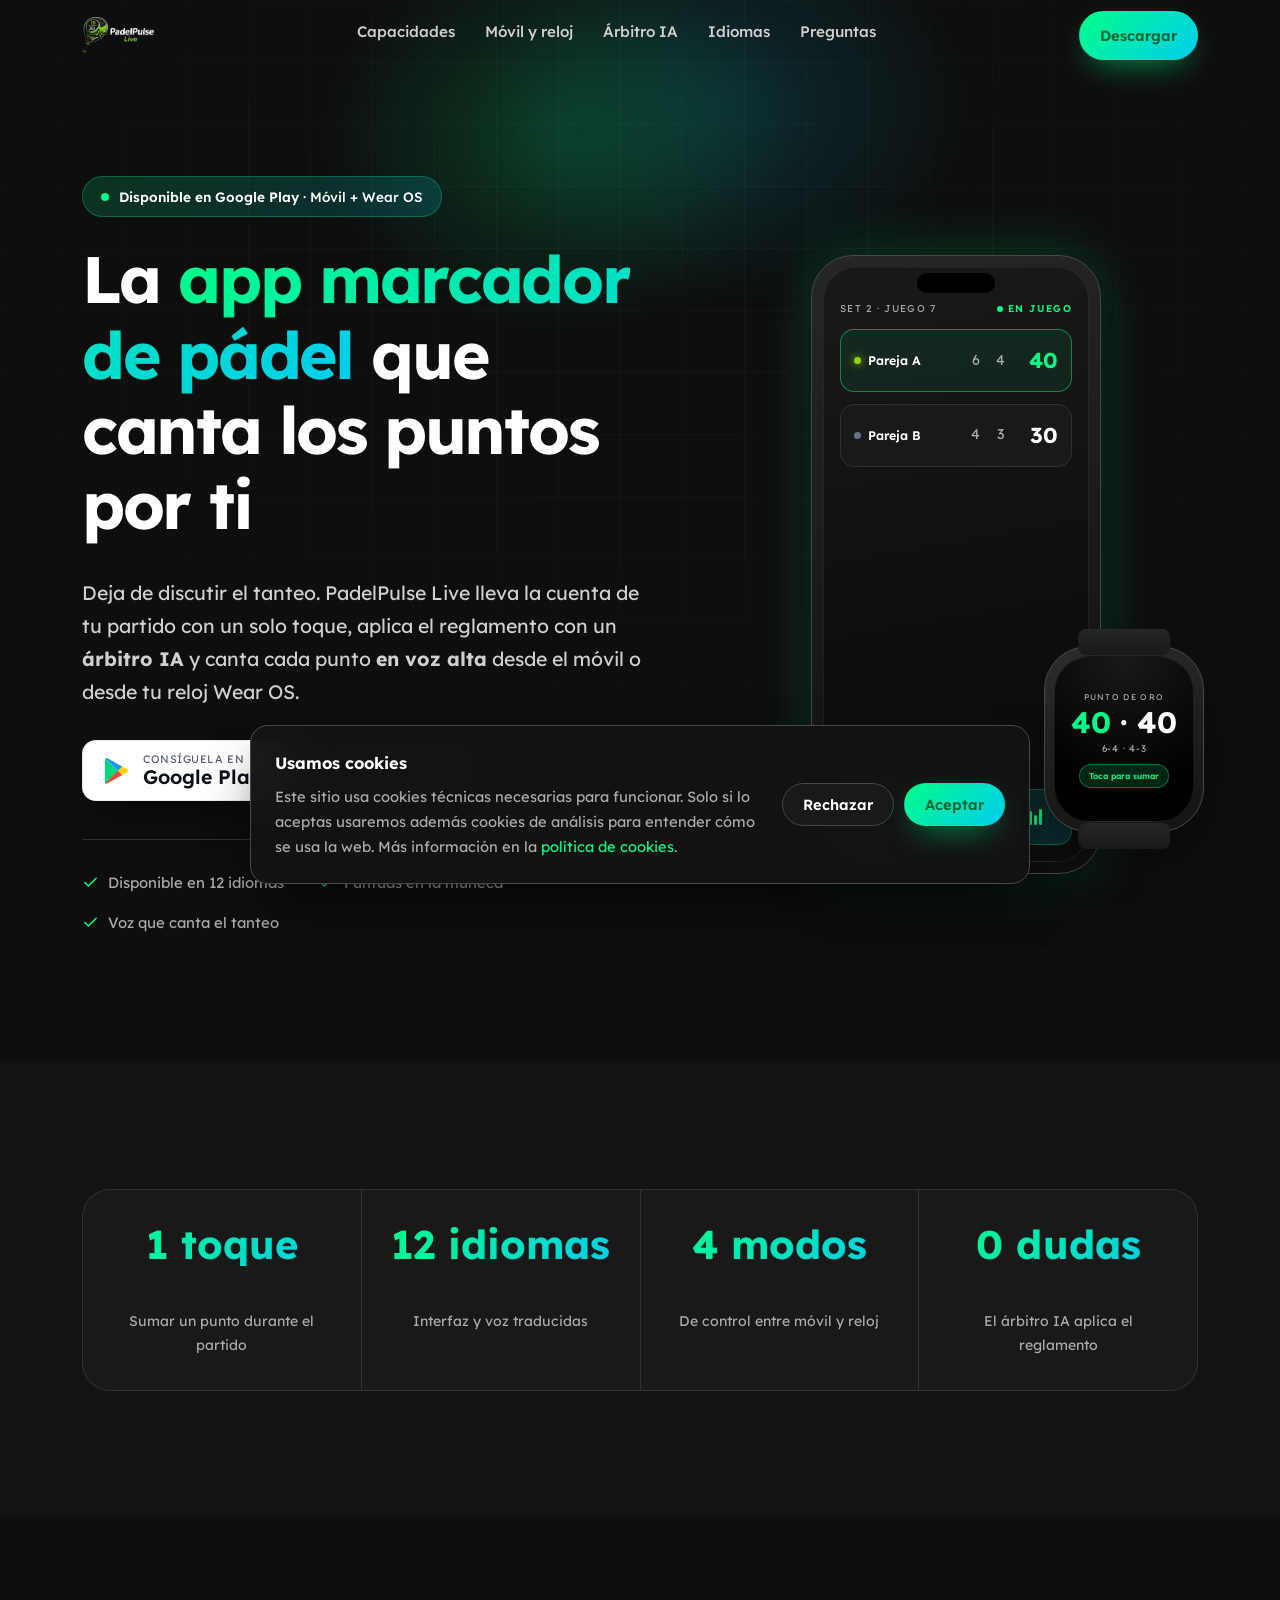
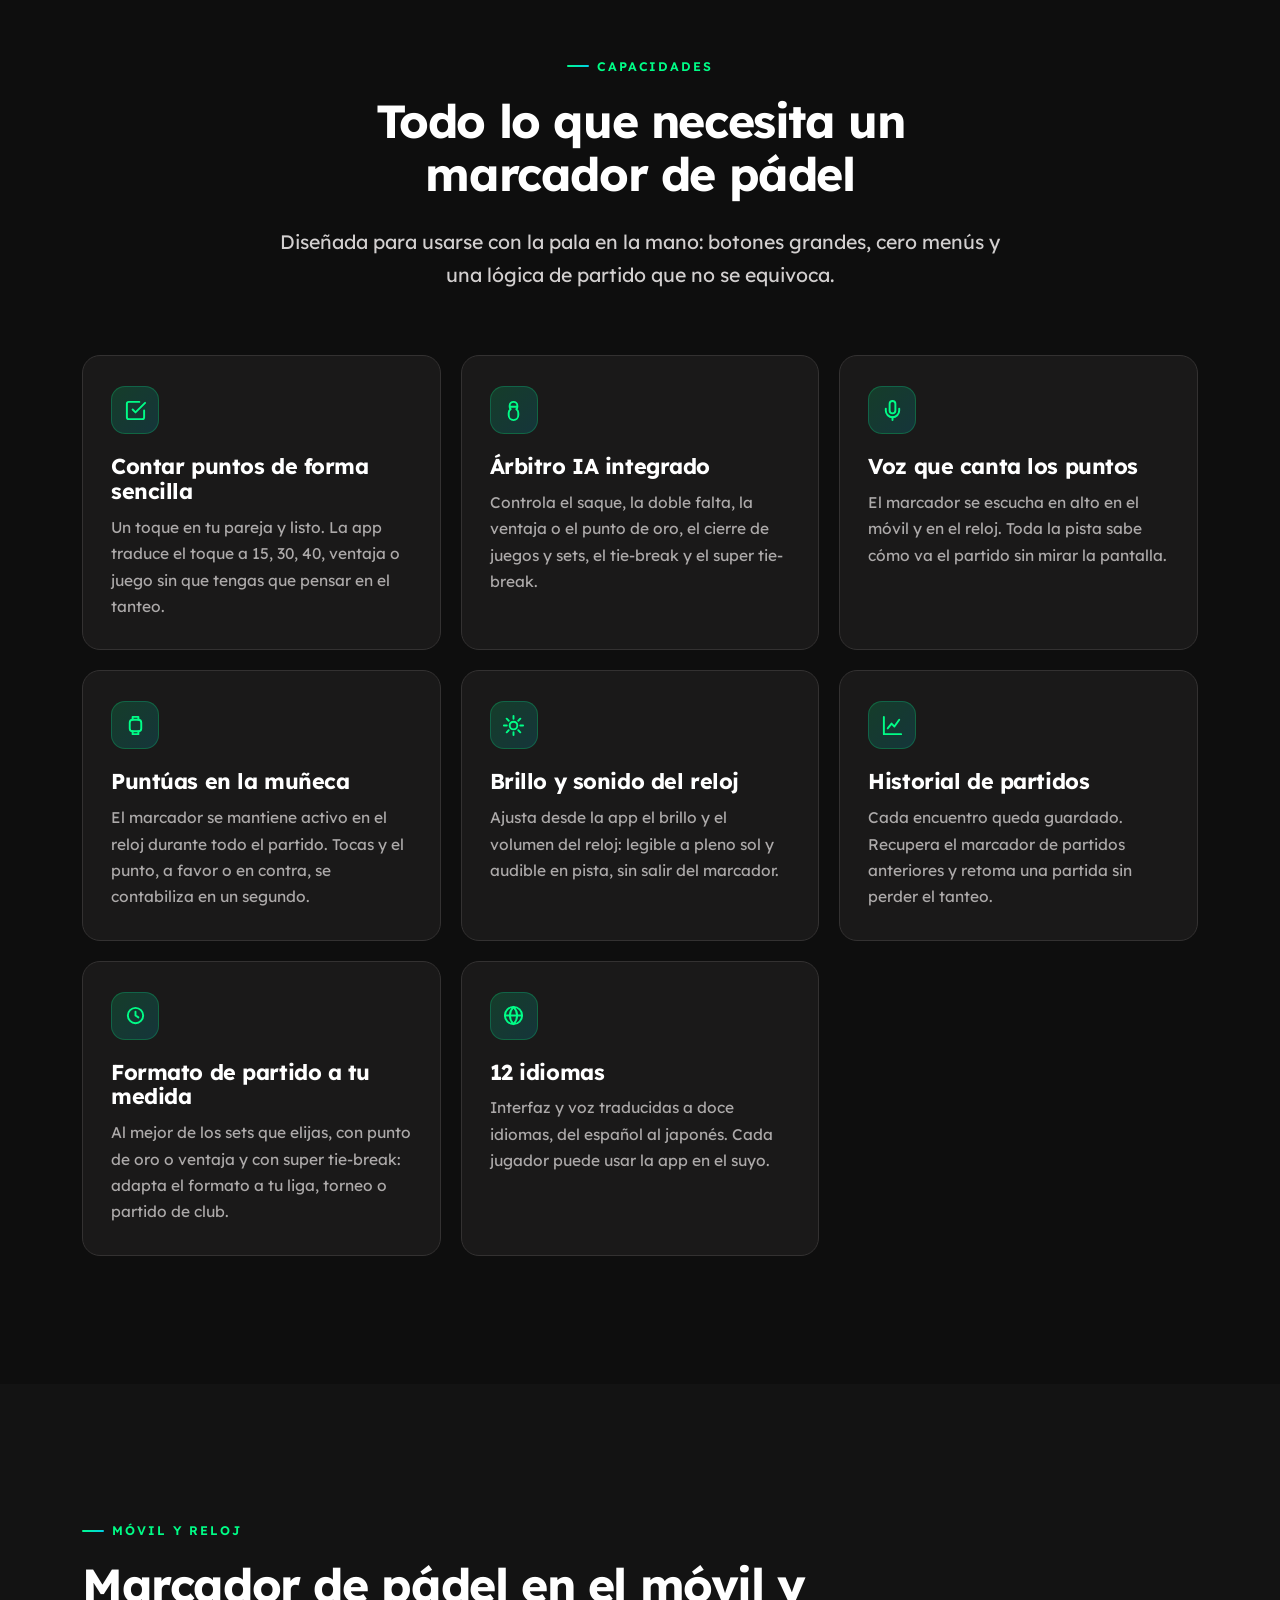
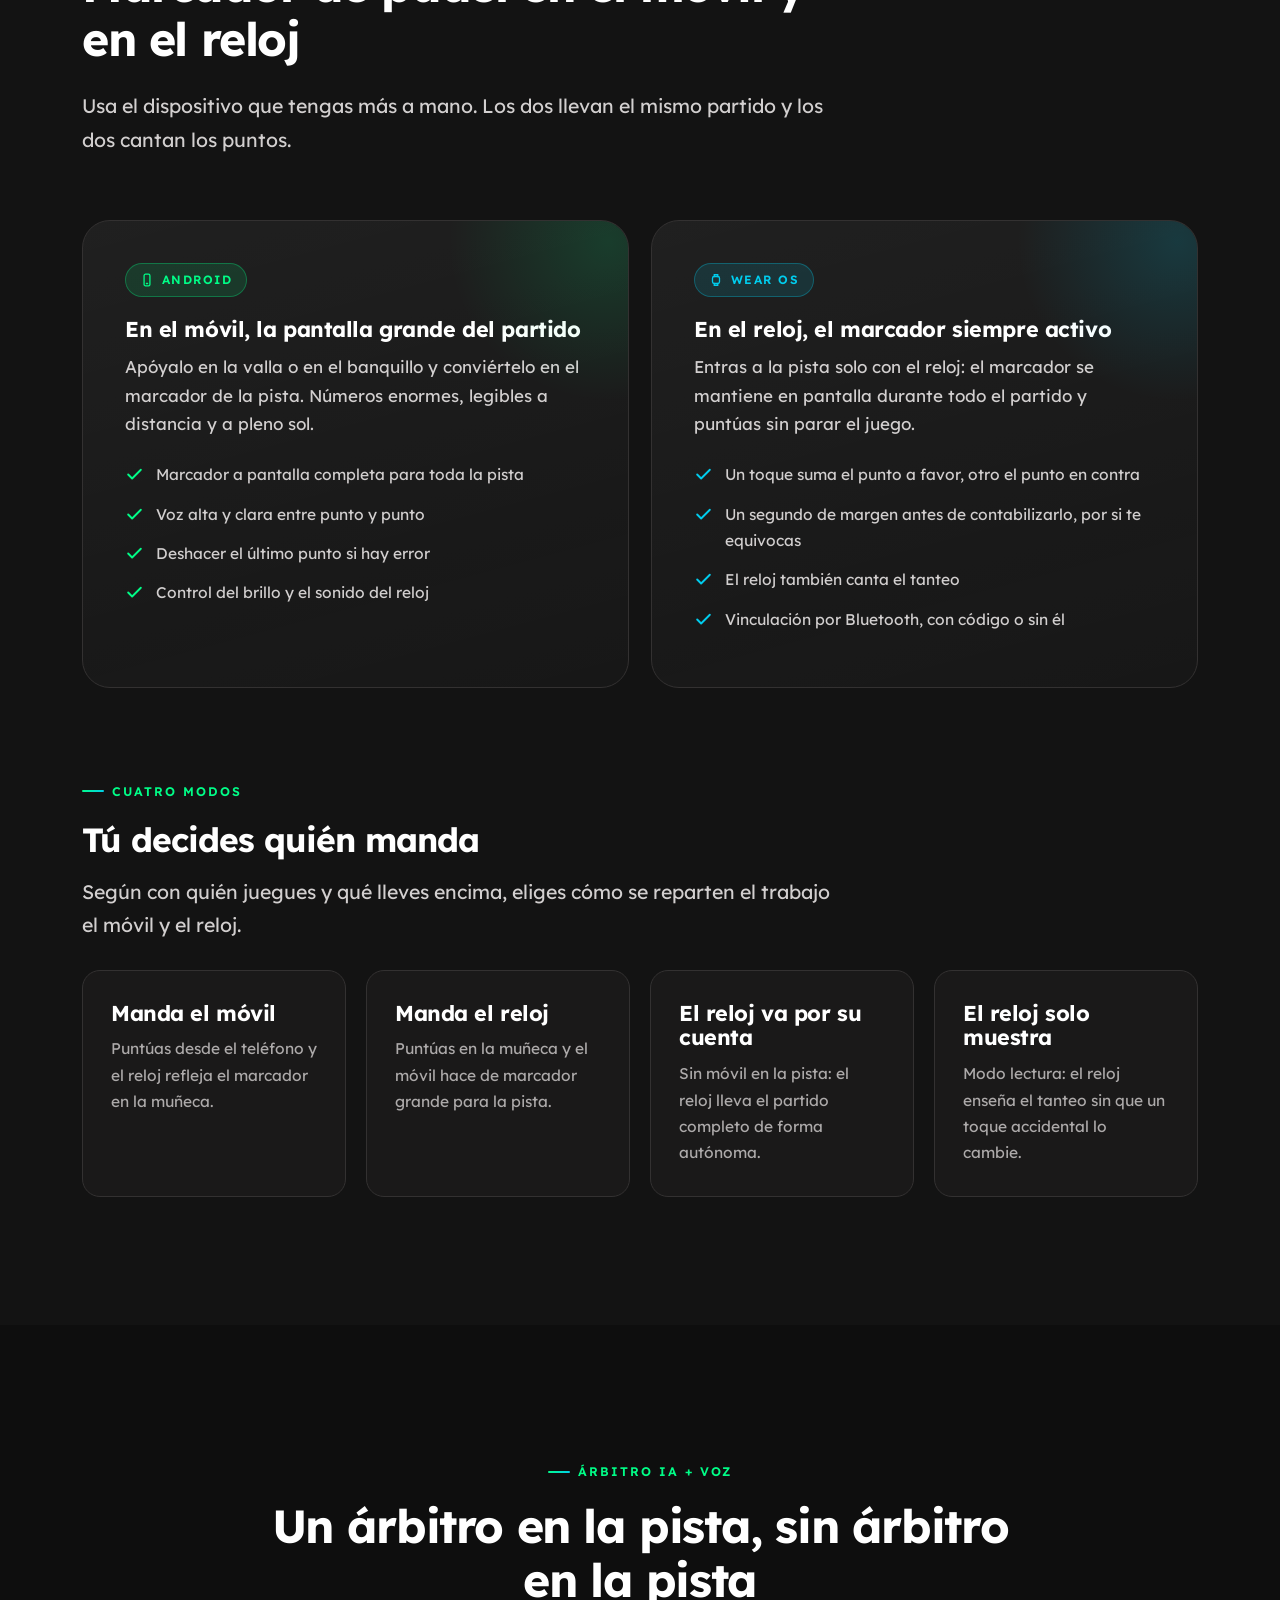
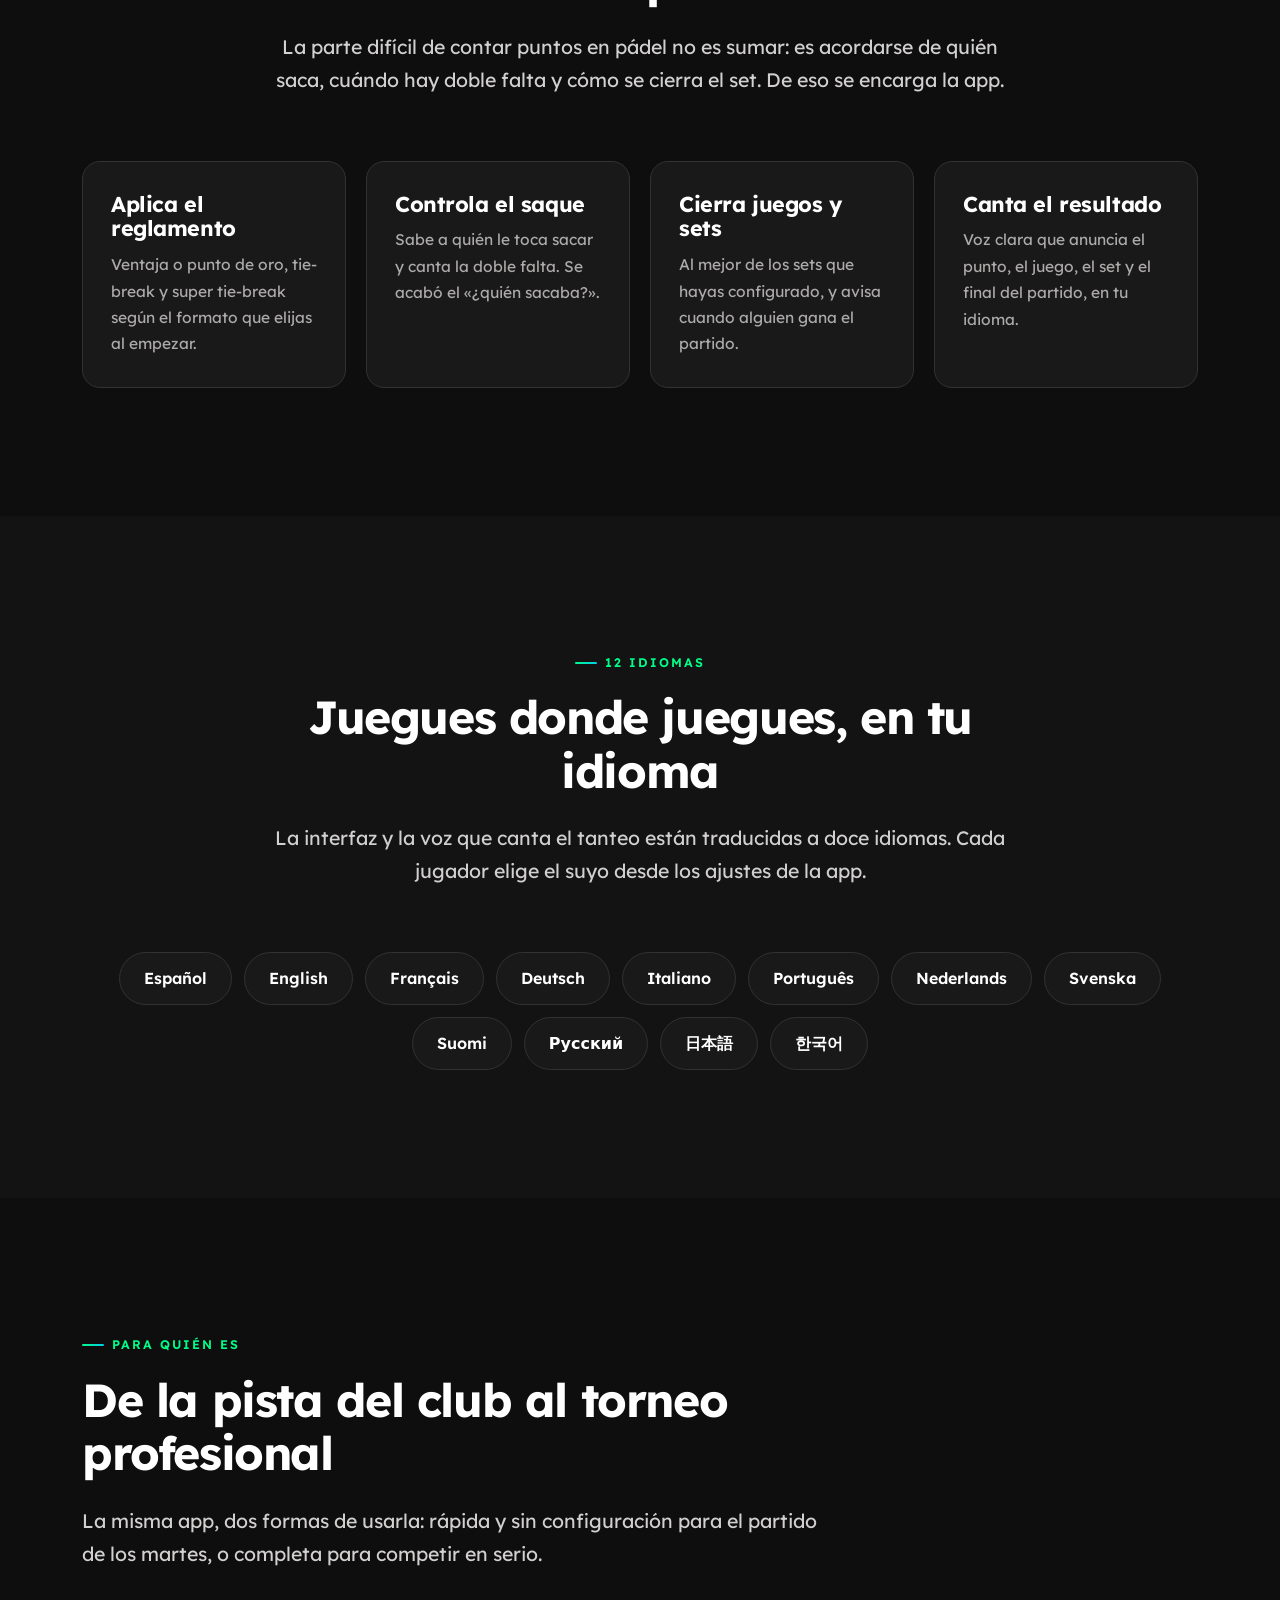
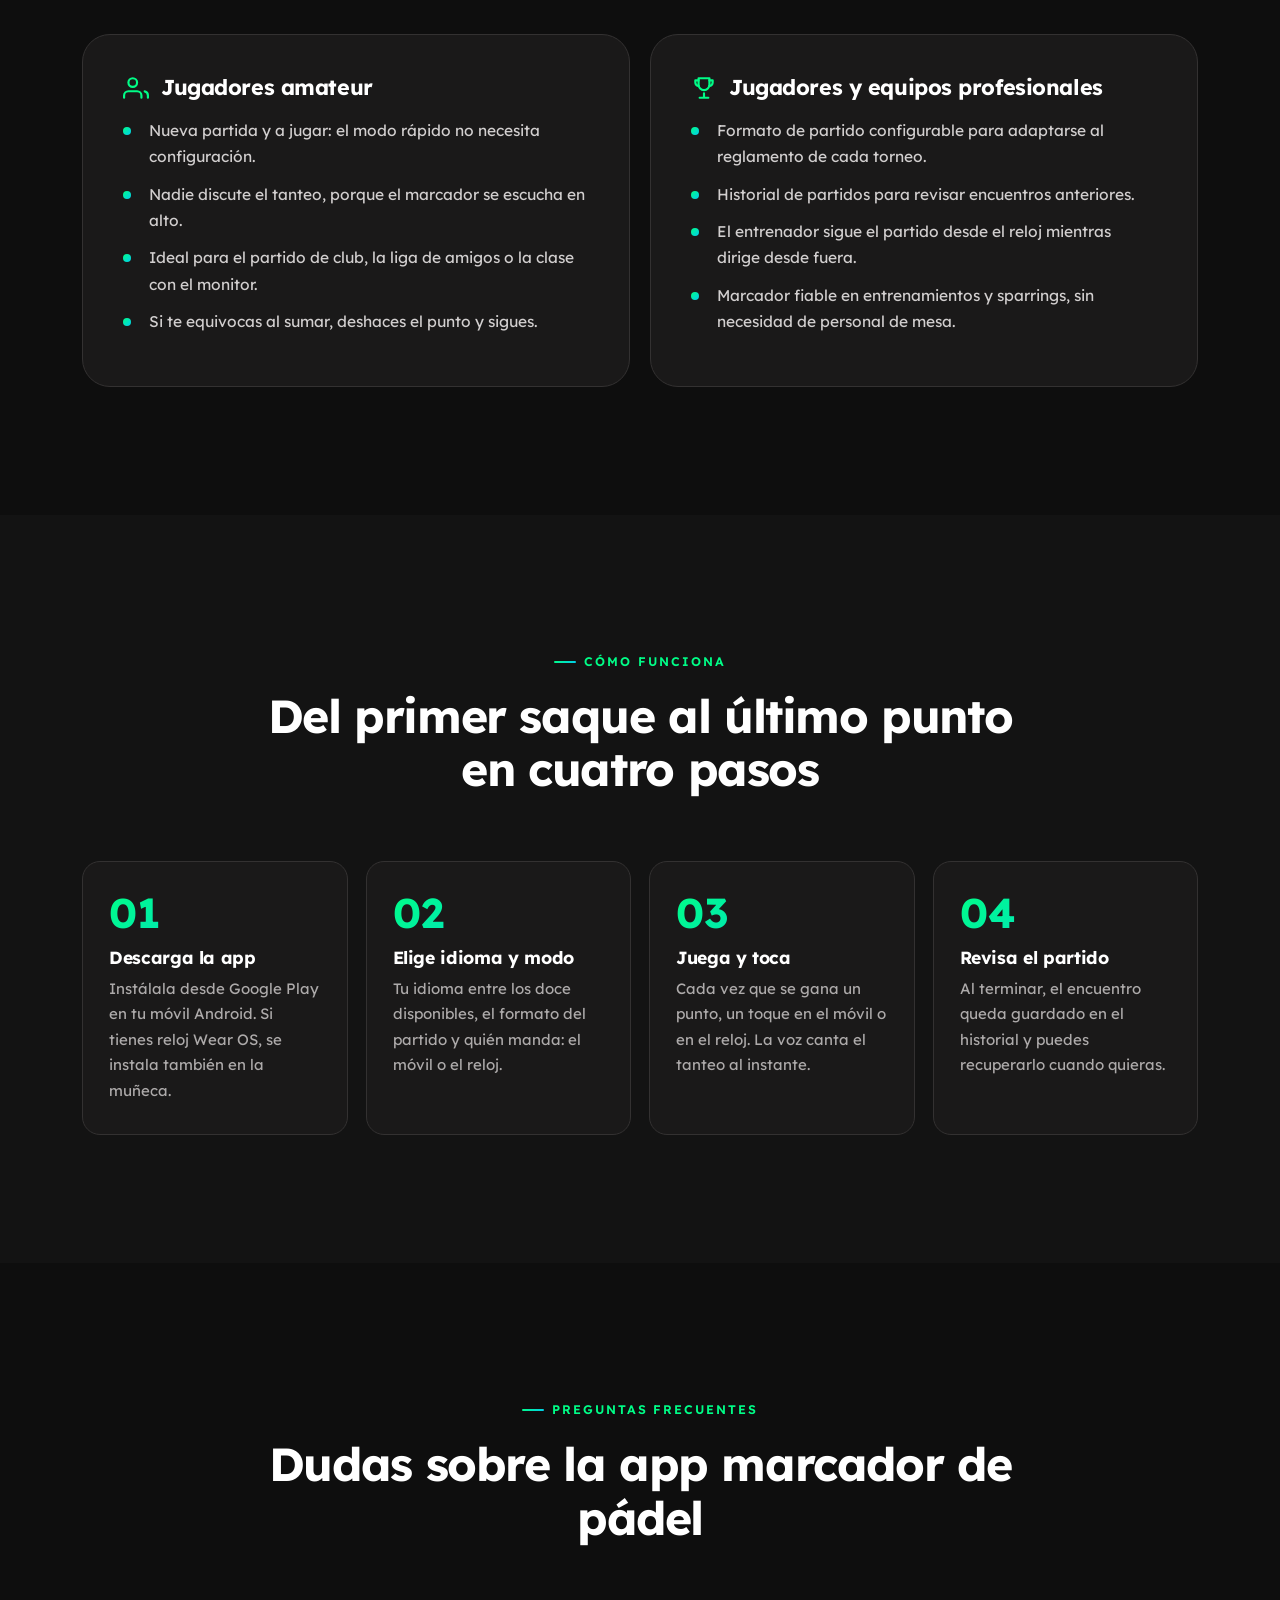
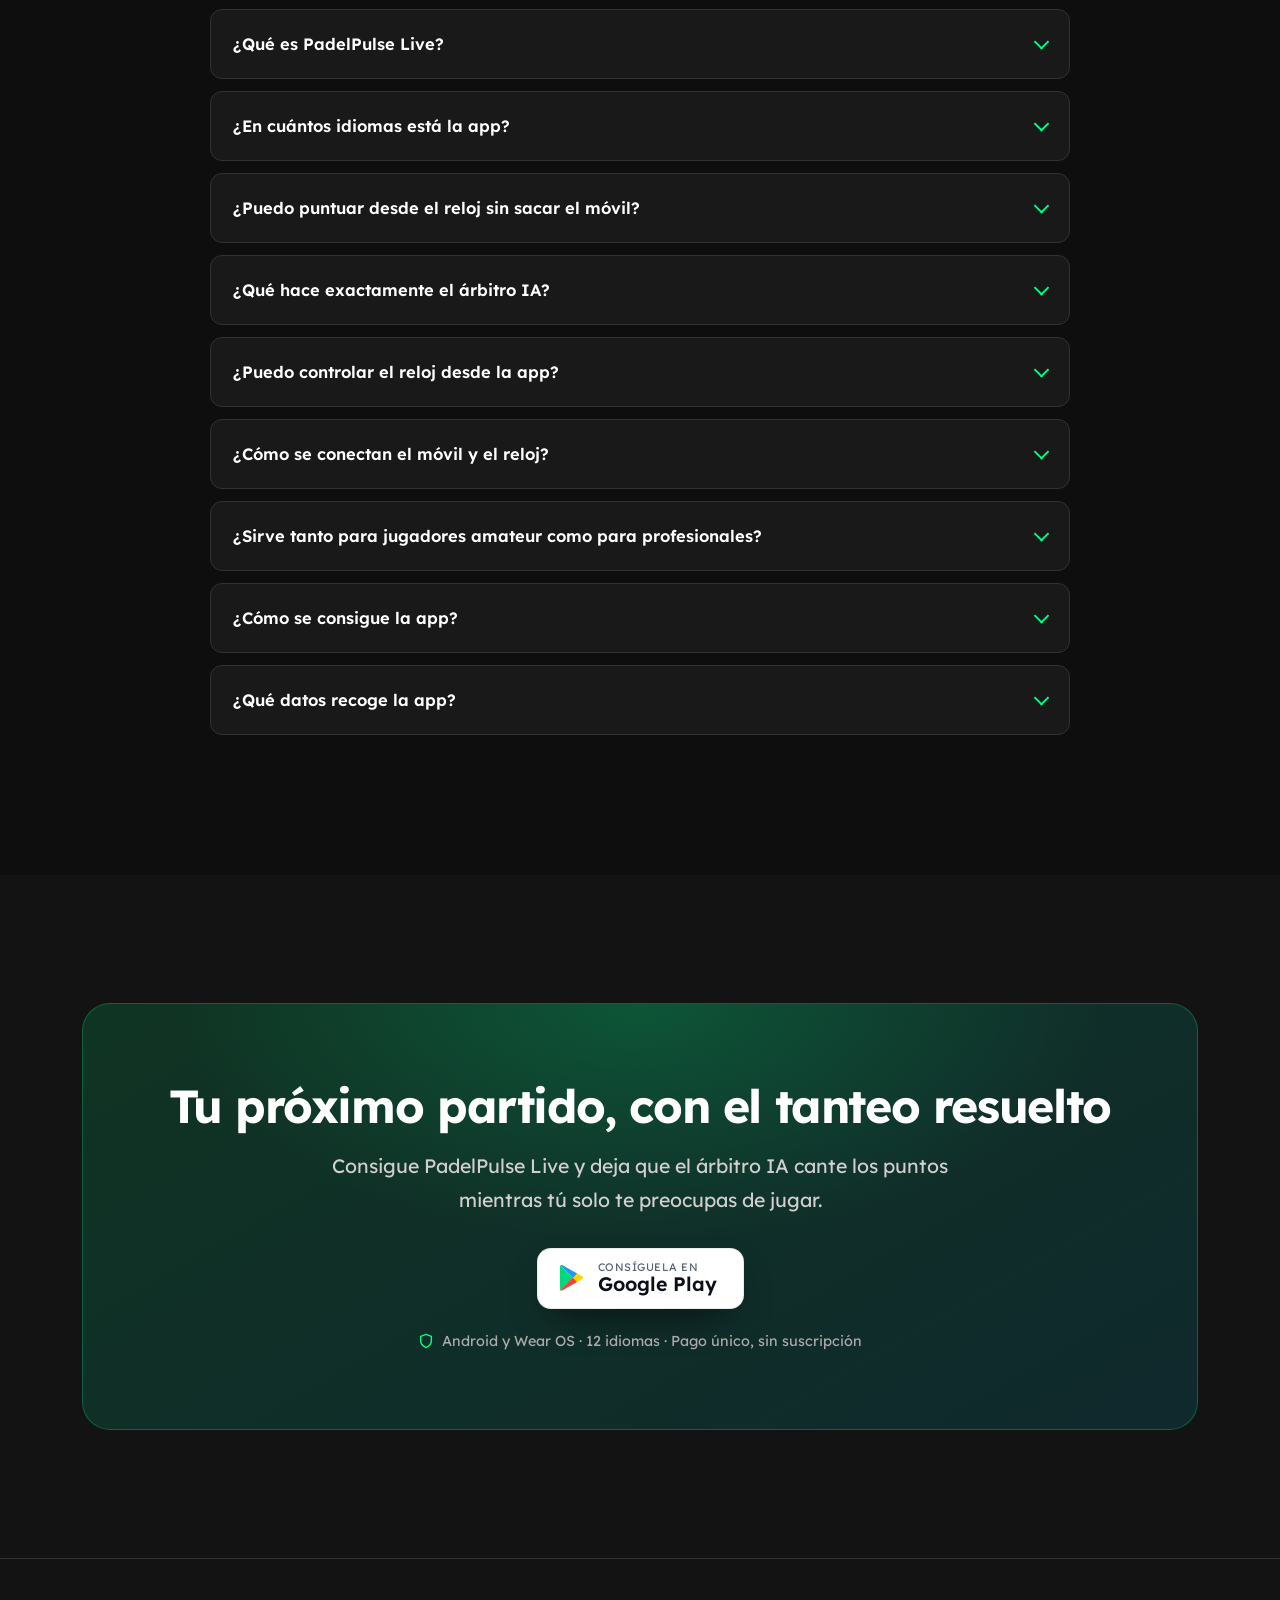
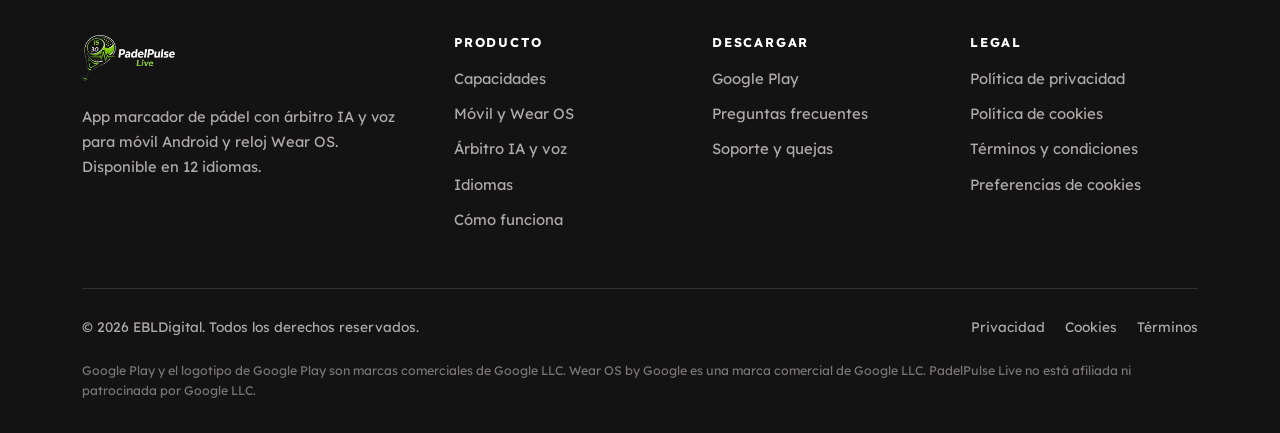
==== commit 2e9dc30f: "Corrige el responsive de la web y completa las piezas que faltaban Revision responsive medida en Chr" ====
--- a/web/index.html
+++ b/web/index.html
@@ -1,4309 +1,810 @@
 <!DOCTYPE html>
-<html lang="es" class="dark">
+<html lang="es">
 <head>
-<meta charset="UTF-8">
-<meta name="viewport" content="width=device-width, initial-scale=1.0, maximum-scale=1.0, user-scalable=no, viewport-fit=cover">
+<meta charset="utf-8">
+<meta name="viewport" content="width=device-width, initial-scale=1">
+
+<title>App marcador de pádel para móvil y reloj | PadelPulse Live</title>
+<meta name="description" content="PadelPulse Live es la app marcador de pádel con árbitro IA y voz que canta los puntos en el móvil y en el reloj Wear OS. Puntúas en la muñeca, en 12 idiomas. Disponible en Google Play.">
+<meta name="keywords" content="app marcador de padel, marcador de pádel, contador de puntos padel, marcador padel reloj, marcador padel Wear OS, árbitro IA padel, app para contar puntos de padel">
+<meta name="author" content="EBLDigital">
+<meta name="robots" content="index, follow, max-image-preview:large, max-snippet:-1, max-video-preview:-1">
 <meta name="theme-color" content="#0e0e0e">
-<meta name="color-scheme" content="dark">
-<title>PadelPulse Live</title>
-<!-- Todo local: la app funciona sin conexion (pista sin cobertura) -->
-<link rel="stylesheet" href="fonts/fonts.css">
-<link rel="stylesheet" href="tailwind.css">
-<style>
-*{-webkit-tap-highlight-color:transparent;user-select:none;box-sizing:border-box;}
-html{height:100%;touch-action:manipulation;background:#000;overflow:hidden;}
-body{margin:0;padding:0;background:#000;height:100vh;height:100dvh;width:100vw;overflow:hidden;font-family:'Lexend',sans-serif;}
-
-/* Mobile: full screen */
-.watch-frame{
-    width:100vw;height:100vh;height:100dvh;
-    background:transparent;
-    position:relative;
-    display:flex;flex-direction:column;
-    overflow-y:auto;
-    /* deja sitio a la barra fija de abajo, contando el gesto del sistema */
-    padding-bottom:calc(76px + env(safe-area-inset-bottom,0px));
+<meta name="format-detection" content="telephone=no">
+<link rel="canonical" href="https://padelpulselive.com/">
+
+<!-- Open Graph -->
+<meta property="og:type" content="website">
+<meta property="og:site_name" content="PadelPulse Live">
+<meta property="og:locale" content="es_ES">
+<meta property="og:url" content="https://padelpulselive.com/">
+<meta property="og:title" content="App marcador de pádel para móvil y reloj | PadelPulse Live">
+<meta property="og:description" content="Marcador de pádel con árbitro IA y voz que canta los puntos en el móvil y en el reloj Wear OS. En 12 idiomas, para jugadores amateur y profesionales.">
+<meta property="og:image" content="https://padelpulselive.com/assets/img/og-image.png">
+<meta property="og:image:width" content="1200">
+<meta property="og:image:height" content="630">
+<meta property="og:image:alt" content="PadelPulse Live, app marcador de pádel para móvil y Wear OS">
+
+<!-- Twitter / X -->
+<meta name="twitter:card" content="summary_large_image">
+<meta name="twitter:title" content="App marcador de pádel para móvil y reloj | PadelPulse Live">
+<meta name="twitter:description" content="Marcador de pádel con árbitro IA y voz que canta los puntos en el móvil y en el reloj Wear OS.">
+<meta name="twitter:image" content="https://padelpulselive.com/assets/img/og-image.png">
+
+<link rel="icon" href="/assets/img/icon.png?v=20260827" type="image/png" sizes="512x512">
+<link rel="apple-touch-icon" href="/assets/img/icon.png?v=20260827">
+<link rel="manifest" href="/site.webmanifest">
+
+<link rel="preconnect" href="https://fonts.googleapis.com">
+<link rel="preconnect" href="https://fonts.gstatic.com" crossorigin>
+<link rel="stylesheet" href="https://fonts.googleapis.com/css2?family=Lexend:wght@300;400;500;600;700;800&display=swap">
+<link rel="stylesheet" href="/assets/css/styles.css?v=20260827">
+<noscript><style>.reveal{opacity:1 !important;transform:none !important}</style></noscript>
+
+<script type="application/ld+json">
+{
+  "@context": "https://schema.org",
+  "@graph": [
+    {
+      "@type": "Organization",
+      "@id": "https://padelpulselive.com/#organization",
+      "name": "EBLDigital",
+      "url": "https://padelpulselive.com/",
+      "logo": "https://padelpulselive.com/assets/img/logo.png",
+      "email": "ebldigital92@gmail.com",
+      "address": {
+        "@type": "PostalAddress",
+        "streetAddress": "Calle Fermín Caballero 30, 3D",
+        "postalCode": "28034",
+        "addressLocality": "Madrid",
+        "addressCountry": "ES"
+      },
+      "areaServed": "ES"
+    },
+    {
+      "@type": "WebSite",
+      "@id": "https://padelpulselive.com/#website",
+      "url": "https://padelpulselive.com/",
+      "name": "PadelPulse Live",
+      "description": "App marcador de pádel con árbitro IA y voz para móvil y Wear OS.",
+      "inLanguage": "es-ES",
+      "publisher": { "@id": "https://padelpulselive.com/#organization" }
+    },
+    {
+      "@type": "MobileApplication",
+      "@id": "https://padelpulselive.com/#app",
+      "name": "PadelPulse Live",
+      "alternateName": "PadelPulse Live — Marcador de pádel",
+      "description": "App marcador de pádel para contar los puntos de forma sencilla, con árbitro IA y voz que canta el tanteo en el móvil y en el reloj Wear OS. Disponible en 12 idiomas y pensada para jugadores amateur y profesionales.",
+      "applicationCategory": "SportsApplication",
+      "applicationSubCategory": "Marcador de pádel",
+      "operatingSystem": "Android, Wear OS",
+      "url": "https://padelpulselive.com/",
+      "installUrl": "https://play.google.com/store/apps/details?id=padelpulseapp2.netlify.app",
+      "downloadUrl": "https://play.google.com/store/apps/details?id=padelpulseapp2.netlify.app",
+      "inLanguage": ["es", "en", "fr", "de", "it", "pt", "nl", "sv", "fi", "ru", "ja", "ko"],
+      "availableLanguage": ["Español", "English", "Français", "Deutsch", "Italiano", "Português", "Nederlands", "Svenska", "Suomi", "Русский", "日本語", "한국어"],
+      "image": "https://padelpulselive.com/assets/img/og-image.png",
+      "screenshot": "https://padelpulselive.com/assets/img/og-image.png",
+      "featureList": [
+        "Marcador de pádel en un toque",
+        "Árbitro IA que aplica el reglamento",
+        "Voz que canta los puntos",
+        "App para reloj Wear OS: puntúas en la muñeca",
+        "Cuatro modos de control entre móvil y reloj",
+        "Control del brillo y del sonido del reloj",
+        "Punto de oro, ventaja, tie-break y super tie-break",
+        "Historial de partidos",
+        "Disponible en 12 idiomas"
+      ],
+      "publisher": { "@id": "https://padelpulselive.com/#organization" }
+    },
+    {
+      "@type": "FAQPage",
+      "@id": "https://padelpulselive.com/#faq",
+      "inLanguage": "es-ES",
+      "mainEntity": [
+        {
+          "@type": "Question",
+          "name": "¿Qué es PadelPulse Live?",
+          "acceptedAnswer": {
+            "@type": "Answer",
+            "text": "PadelPulse Live es una app marcador de pádel para Android y Wear OS. Lleva el tanteo del partido con un toque, aplica el reglamento con un árbitro IA y canta los puntos en voz alta tanto en el móvil como en el reloj."
+          }
+        },
+        {
+          "@type": "Question",
+          "name": "¿En cuántos idiomas está la app marcador de pádel?",
+          "acceptedAnswer": {
+            "@type": "Answer",
+            "text": "En 12 idiomas: español, inglés, francés, alemán, italiano, portugués, neerlandés, sueco, finés, ruso, japonés y coreano. Se traducen tanto la interfaz como la voz que canta el tanteo."
+          }
+        },
+        {
+          "@type": "Question",
+          "name": "¿Puedo puntuar desde el reloj sin sacar el móvil?",
+          "acceptedAnswer": {
+            "@type": "Answer",
+            "text": "Sí. El marcador se mantiene activo en la muñeca y puntúas directamente en el reloj: un toque suma el punto a favor y otro el punto en contra, con un segundo de margen para confirmarlo antes de que se contabilice."
+          }
+        },
+        {
+          "@type": "Question",
+          "name": "¿Qué hace el árbitro IA?",
+          "acceptedAnswer": {
+            "@type": "Answer",
+            "text": "El árbitro IA se encarga de la lógica del partido: suma el punto al equipo correcto, controla el saque, aplica ventaja o punto de oro, gestiona la doble falta, cierra juegos y sets y resuelve el tie-break y el super tie-break. Tú solo marcas quién ha ganado el punto."
+          }
+        },
+        {
+          "@type": "Question",
+          "name": "¿Puedo controlar el reloj desde la app?",
+          "acceptedAnswer": {
+            "@type": "Answer",
+            "text": "Sí. Desde la app ajustas el brillo y el sonido del reloj para que el marcador se lea a pleno sol y se escuche en pista sin tener que salir de la aplicación."
+          }
+        },
+        {
+          "@type": "Question",
+          "name": "¿Sirve tanto para jugadores amateur como para profesionales?",
+          "acceptedAnswer": {
+            "@type": "Answer",
+            "text": "Sí. En modo rápido cualquier jugador amateur puede abrir la app y empezar a contar puntos en segundos. Para competición y entrenamiento puedes elegir el formato del partido, el número de sets y consultar el historial."
+          }
+        },
+        {
+          "@type": "Question",
+          "name": "¿Cómo se consigue la app?",
+          "acceptedAnswer": {
+            "@type": "Answer",
+            "text": "Se descarga desde Google Play. Es una aplicación de pago con un único cobro: el precio actualizado aparece siempre en la ficha de Google Play."
+          }
+        }
+      ]
+    }
+  ]
 }
-
-/* Responsive: adapt fluidly without mobile frame */
-@media(max-width:320px){ 
-    html { font-size: 14px; }
-}
-@media(max-width:280px){ 
-    html { font-size: 12px; }
-}
-.pp-flag{font-size:1.35em;line-height:1;display:inline-block;filter:saturate(1.1);}
-/* Iconografia local (subset de Material Symbols, 105 glifos, 78 KB) */
-.material-symbols-outlined{
-    font-family:'PadelPulse Icons';font-weight:normal;font-style:normal;
-    line-height:1;letter-spacing:normal;text-transform:none;display:inline-block;
-    white-space:nowrap;word-wrap:normal;direction:ltr;-webkit-font-feature-settings:'liga';
-    -webkit-font-smoothing:antialiased;font-variation-settings:'FILL' 0,'wght' 400,'GRAD' 0,'opsz' 24;
-    transition:font-variation-settings .2s ease;
-}
-.material-symbols-outlined.filled{font-variation-settings:'FILL' 1,'wght' 400,'GRAD' 0,'opsz' 24;}
-/* Mientras el pase de iconos no ha corrido, no se ve el nombre en texto plano */
-.material-symbols-outlined:not([data-ico]){color:transparent;}
-.pulse-glow{box-shadow:0 0 20px rgba(0,253,135,0.4);}
-.scale-press{transition:transform 0.15s cubic-bezier(0.4,0,0.2,1), filter 0.15s;}
-.scale-press:active{transform:scale(0.92); filter:brightness(0.8);}
-@keyframes pulse{0%,100%{opacity:1}50%{opacity:0.4}}
-.animate-pulse-slow{animation:pulse 2s ease infinite;}
-@keyframes slideUp{from{transform:translateY(20px);opacity:0}to{transform:translateY(0);opacity:1}}
-.slide-up{animation:slideUp 0.3s cubic-bezier(0.34,1.56,0.64,1) forwards;}
-@keyframes scoreFlash{0%{transform:scale(1) translateY(0);filter:brightness(1)} 30%{transform:scale(1.25) translateY(-8px);filter:brightness(1.5)} 100%{transform:scale(1) translateY(0);filter:brightness(1)}}
-.score-flash{animation:scoreFlash 0.4s cubic-bezier(0.175, 0.885, 0.32, 1.275);}
-.mic-active{animation:pulse 0.8s ease infinite;box-shadow:0 0 20px rgba(255,113,108,0.5);}
-.scrollable{overflow-y:auto;-webkit-overflow-scrolling:touch;}
-.scrollable::-webkit-scrollbar{display:none;}
-input[type=range]{-webkit-appearance:none;appearance:none;height:4px;background:#262626;border-radius:2px;outline:none;}
-input[type=range]::-webkit-slider-thumb{-webkit-appearance:none;width:20px;height:20px;background:#00fd87;border-radius:50%;cursor:pointer;}
-input[type=text]{-webkit-user-select:text;user-select:text;}
-.countdown-ring{transform:rotate(-90deg);transform-origin:50% 50%;}
-@keyframes timerWarn{0%,100%{opacity:1}50%{opacity:0.3}}
-.timer-warn{animation:timerWarn 0.5s ease infinite;}
-@keyframes fadeIn{from{opacity:0}to{opacity:1}}
-@keyframes fadeOut{from{opacity:1}to{opacity:0}}
-@keyframes slideDown{from{transform:translateX(-50%) translateY(-20px);opacity:0}to{transform:translateX(-50%) translateY(0);opacity:1}}
-@keyframes splashFadeIn{from{opacity:0;transform:scale(0.85)}to{opacity:1;transform:scale(1)}}
-@keyframes splashFadeOut{from{opacity:1;transform:scale(1)}to{opacity:0;transform:scale(1.05)}}
-.splash-in{animation:splashFadeIn 0.5s cubic-bezier(0.34,1.56,0.64,1) forwards;}
-.splash-out{animation:splashFadeOut 0.4s ease forwards;}
-@keyframes splashPulse{0%,100%{box-shadow:0 0 0 0 rgba(0,253,135,0.4)}70%{box-shadow:0 0 0 20px rgba(0,253,135,0)}}
-.splash-glow{animation:splashPulse 1.5s ease infinite;}
-@keyframes dotAppear{from{opacity:0;transform:translateY(6px)}to{opacity:1;transform:translateY(0)}}
-@keyframes scoreAnnounceIn{from{opacity:0;transform:translate(-50%,-50%) scale(0.8)}to{opacity:1;transform:translate(-50%,-50%) scale(1)}}
-@keyframes scoreAnnounceOut{from{opacity:1;transform:translate(-50%,-50%) scale(1)}to{opacity:0;transform:translate(-50%,-50%) scale(0.9)}}
-
-/* V4 Mesh Background */
-.mesh-bg { position:fixed; top:0; left:0; width:100vw; height:100vh; height:100dvh; z-index:0; overflow:hidden; pointer-events:none; background: radial-gradient(circle at 50% 50%, rgba(20,20,20,0) 0%, #000 100%); }
-.blob { position:absolute; filter:blur(90px) opacity(0.35); border-radius:50%; z-index:-1; pointer-events:none; transition:background 1s ease, transform 1s ease; }
-@keyframes float1 { 0%,100% { transform: translate(0px, 0px) scale(1); } 33% { transform: translate(5vw, -5vh) scale(1.1); } 66% { transform: translate(-5vw, 5vh) scale(0.9); } }
-@keyframes float2 { 0%,100% { transform: translate(0px, 0px) scale(1); } 33% { transform: translate(-5vw, 5vh) scale(0.9); } 66% { transform: translate(5vw, -5vh) scale(1.1); } }
-.blob-a { top:-20%; left:-10%; width:70vw; height:70vw; max-width:800px; max-height:800px; animation:float1 18s infinite ease-in-out; }
-.blob-b { bottom:-20%; right:-10%; width:70vw; height:70vw; max-width:800px; max-height:800px; animation:float2 22s infinite ease-in-out; }
-
-/* ═══ MOBILE VIEWPORT-FIT ═══ */
-@media (max-width:1023px) {
-  .dk-score-num,
-  #score-A, #score-B { font-size:clamp(5rem,22vw,10rem) !important; line-height:1 !important; }
-}
-
-/* ═══ DESKTOP VIEWPORT-FIT ═══ */
-/* Forces ALL height-consuming elements to use viewport-relative units on desktop */
-@media (min-width:1024px) {
-  /* Header */
-  .dk-header { padding-top:1.5vh !important; padding-bottom:0.8vh !important; }
-  .dk-header img { height:8vh !important; }
-
-  /* Main content area */
-  .dk-main { padding-top:1vh !important; padding-bottom:1vh !important; }
-
-  /* Left panel glass card */
-  .dk-glass-left { padding:1.5vh 1rem !important; border-radius:2rem !important; }
-  .dk-glass-left .dk-stats-row { margin-bottom:1vh !important; }
-  .dk-glass-left .dk-stats-label { font-size:clamp(10px,1.5vh,18px) !important; margin-bottom:0.5vh !important; }
-  .dk-glass-left .dk-stats-score { font-size:clamp(24px,5vh,60px) !important; }
-  .dk-glass-left .dk-stats-name { font-size:clamp(8px,1.4vh,20px) !important; }
-  .dk-glass-left .dk-stats-divider { height:clamp(16px,4vh,40px) !important; }
-
-  /* Big score display */
-  .dk-score-num { font-size:clamp(6rem,25vh,18rem) !important; line-height:0.9 !important; }
-  .dk-score-sep { font-size:clamp(3rem,13vh,10rem) !important; }
-  .dk-score-name { font-size:clamp(10px,2.2vh,30px) !important; }
-  .dk-score-label { font-size:clamp(10px,2vh,24px) !important; margin-bottom:0.5vh !important; }
-  .dk-score-area { margin-bottom:1vh !important; gap:1.5vw !important; }
-  .dk-score-mt { margin-top:0 !important; }
-
-  /* Right panel glass card */
-  .dk-glass-right { padding:1.5vh 1rem !important; border-radius:2rem !important; }
-  .dk-btn-add { padding-top:2.5vh !important; padding-bottom:2.5vh !important; border-radius:1.5rem !important; }
-  .dk-btn-add .material-symbols-outlined { font-size:clamp(18px,3.5vh,48px) !important; }
-  .dk-btn-add span:last-child { font-size:clamp(10px,1.8vh,20px) !important; }
-  .dk-btn-sub { padding-top:1vh !important; padding-bottom:1vh !important; }
-  .dk-btn-sub .material-symbols-outlined { font-size:clamp(12px,2vh,24px) !important; }
-  .dk-btn-sub span:last-child { font-size:clamp(8px,1.4vh,16px) !important; }
-  .dk-btn-action { padding-top:1vh !important; padding-bottom:1vh !important; }
-  .dk-btn-action .material-symbols-outlined { font-size:clamp(12px,1.8vh,20px) !important; }
-  .dk-grid-add { gap:1vh !important; margin-bottom:1vh !important; }
-  .dk-grid-sub { gap:0.8vh !important; margin-bottom:0.8vh !important; }
-  .dk-grid-act { gap:0.8vh !important; }
-
-  /* Footer */
-  .dk-footer { padding-top:0.5vh !important; padding-bottom:0.5vh !important; }
-
-  /* Bottom Nav */
-  .dk-nav button { padding-top:0.8vh !important; padding-bottom:0.8vh !important; }
-  .dk-nav .material-symbols-outlined { font-size:clamp(16px,2.5vh,28px) !important; }
-  .dk-nav span:last-child { font-size:clamp(7px,1vh,11px) !important; }
-}
-</style>
+</script>
 </head>
-<body style="background:#0e0e0e;margin:0;padding:0;position:relative;">
-<div class="mesh-bg">
-    <div class="blob blob-a" id="blob-a"></div>
-    <div class="blob blob-b" id="blob-b"></div>
+<body>
+
+<a class="skip-link" href="#contenido">Saltar al contenido</a>
+
+<!-- ============================================================== NAV === -->
+<header class="nav" data-nav>
+  <div class="nav__inner">
+    <a class="brand" href="/" aria-label="PadelPulse Live, inicio">
+      <img class="brand__logo" src="/assets/img/logo.png?v=20260827" width="362" height="180" alt="PadelPulse Live">
+    </a>
+
+    <button class="nav__burger" data-burger type="button" aria-expanded="false" aria-controls="menu-principal" aria-label="Abrir menú de navegación">
+      <span></span><span></span><span></span>
+    </button>
+
+    <div class="nav__menu" id="menu-principal" data-menu>
+      <nav aria-label="Navegación principal">
+        <ul class="nav__links">
+          <li><a href="#capacidades">Capacidades</a></li>
+          <li><a href="#dispositivos">Móvil y reloj</a></li>
+          <li><a href="#arbitro-ia">Árbitro IA</a></li>
+          <li><a href="#idiomas">Idiomas</a></li>
+          <li><a href="#faq">Preguntas</a></li>
+        </ul>
+      </nav>
+      <div class="nav__cta nav__cta--desktop">
+        <a class="btn btn--primary btn--sm" href="https://play.google.com/store/apps/details?id=padelpulseapp2.netlify.app" target="_blank" rel="noopener">
+          Descargar
+        </a>
+      </div>
+      <div class="nav__cta nav__cta--mobile">
+        <a class="btn btn--primary" href="https://play.google.com/store/apps/details?id=padelpulseapp2.netlify.app" target="_blank" rel="noopener">
+          Descargar en Google Play
+        </a>
+      </div>
+    </div>
+  </div>
+</header>
+
+<main id="contenido">
+
+<!-- ============================================================= HERO === -->
+<section class="hero">
+  <div class="wrap">
+    <div class="hero__grid">
+
+      <div class="hero__copy">
+        <p class="pill">
+          <span class="pill__dot" aria-hidden="true"></span>
+          <span class="pill__txt"><b>Disponible en Google Play</b> · Móvil&nbsp;+&nbsp;Wear&nbsp;OS</span>
+        </p>
+
+        <h1>La <span class="grad-text">app marcador de pádel</span> que canta los puntos por ti</h1>
+
+        <p class="lead">
+          Deja de discutir el tanteo. PadelPulse Live lleva la cuenta de tu partido
+          con un solo toque, aplica el reglamento con un <strong>árbitro&nbsp;IA</strong> y
+          canta cada punto <strong>en voz alta</strong> desde el móvil o desde tu reloj Wear&nbsp;OS.
+        </p>
+
+        <div class="cta-row">
+          <a class="gplay" href="https://play.google.com/store/apps/details?id=padelpulseapp2.netlify.app" target="_blank" rel="noopener" aria-label="Consigue PadelPulse Live en Google Play">
+            <svg viewBox="0 0 512 512" aria-hidden="true">
+              <path fill="#00d97e" d="M47 20c-6 6-9 15-9 27v418c0 12 3 21 9 27l2 2 234-234v-8L49 18z"/>
+              <path fill="#ffd400" d="M361 334l-78-78v-8l78-78 2 1 93 53c26 15 26 39 0 54l-93 53z"/>
+              <path fill="#f44336" d="M363 333l-80-80L47 489c9 9 23 10 39 1z"/>
+              <path fill="#2196f3" d="M363 172L86 15C70 6 56 7 47 16l236 237z"/>
+            </svg>
+            <span class="gplay__txt">
+              <span class="gplay__small">Consíguela en</span>
+              <span class="gplay__big">Google Play</span>
+            </span>
+          </a>
+
+          <a class="btn btn--ghost" href="#capacidades">Ver capacidades</a>
+        </div>
+
+        <ul class="hero__proof">
+          <li>
+            <svg viewBox="0 0 24 24" fill="none" stroke="currentColor" stroke-width="2.2" stroke-linecap="round" stroke-linejoin="round" aria-hidden="true"><path d="M20 6L9 17l-5-5"/></svg>
+            Disponible en 12 idiomas
+          </li>
+          <li>
+            <svg viewBox="0 0 24 24" fill="none" stroke="currentColor" stroke-width="2.2" stroke-linecap="round" stroke-linejoin="round" aria-hidden="true"><path d="M20 6L9 17l-5-5"/></svg>
+            Puntúas en la muñeca
+          </li>
+          <li>
+            <svg viewBox="0 0 24 24" fill="none" stroke="currentColor" stroke-width="2.2" stroke-linecap="round" stroke-linejoin="round" aria-hidden="true"><path d="M20 6L9 17l-5-5"/></svg>
+            Voz que canta el tanteo
+          </li>
+        </ul>
+      </div>
+
+      <!-- Maqueta móvil + reloj -->
+      <div class="showcase" aria-hidden="true">
+        <div class="phone">
+          <span class="phone__notch"></span>
+          <div class="phone__screen">
+            <div class="scoreboard">
+              <div class="scoreboard__head">
+                <span>Set 2 · Juego 7</span>
+                <span class="scoreboard__live">En juego</span>
+              </div>
+
+              <div class="score-card score-card--serving">
+                <span class="score-card__team">
+                  <span class="score-card__ball"></span>
+                  <span class="score-card__name">Pareja A</span>
+                </span>
+                <span class="score-card__set">6</span>
+                <span class="score-card__set">4</span>
+                <span class="score-card__pts">40</span>
+              </div>
+
+              <div class="score-card">
+                <span class="score-card__team">
+                  <span class="score-card__ball" style="background:#64748b"></span>
+                  <span class="score-card__name">Pareja B</span>
+                </span>
+                <span class="score-card__set">4</span>
+                <span class="score-card__set">3</span>
+                <span class="score-card__pts">30</span>
+              </div>
+
+              <div class="voice-bubble">
+                <span class="voice-bubble__icon">
+                  <svg viewBox="0 0 24 24" fill="none" stroke="currentColor" stroke-width="2.2" stroke-linecap="round" stroke-linejoin="round"><path d="M12 2a3 3 0 0 0-3 3v7a3 3 0 0 0 6 0V5a3 3 0 0 0-3-3z"/><path d="M19 10v2a7 7 0 0 1-14 0v-2"/><path d="M12 19v3"/></svg>
+                </span>
+                <span class="voice-bubble__txt"><b>«Cuarenta - treinta»</b><br>Árbitro IA · voz activa</span>
+                <span class="eq"><i></i><i></i><i></i><i></i></span>
+              </div>
+            </div>
+          </div>
+        </div>
+
+        <div class="watch">
+          <div class="watch__face">
+            <span class="watch__label">Punto de oro</span>
+            <span class="watch__score"><b>40</b> · 40</span>
+            <span class="watch__sets">6-4 · 4-3</span>
+            <span class="watch__tap">Toca para sumar</span>
+          </div>
+        </div>
+      </div>
+
+    </div>
+  </div>
+</section>
+
+<!-- =========================================================== STATS ==== -->
+<section class="section section--alt" aria-label="Resumen de la aplicación">
+  <div class="wrap">
+    <div class="stats reveal">
+      <div class="stat">
+        <p class="stat__k">1 toque</p>
+        <p class="stat__l">Sumar un punto durante el partido</p>
+      </div>
+      <div class="stat">
+        <p class="stat__k">12 idiomas</p>
+        <p class="stat__l">Interfaz y voz traducidas</p>
+      </div>
+      <div class="stat">
+        <p class="stat__k">4 modos</p>
+        <p class="stat__l">De control entre móvil y reloj</p>
+      </div>
+      <div class="stat">
+        <p class="stat__k">0 dudas</p>
+        <p class="stat__l">El árbitro IA aplica el reglamento</p>
+      </div>
+    </div>
+  </div>
+</section>
+
+<!-- ====================================================== CAPACIDADES === -->
+<section class="section" id="capacidades">
+  <div class="wrap">
+    <div class="section-head section-head--center reveal">
+      <p class="eyebrow">Capacidades</p>
+      <h2>Todo lo que necesita un marcador de pádel</h2>
+      <p class="lead">
+        Diseñada para usarse con la pala en la mano: botones grandes, cero menús
+        y una lógica de partido que no se equivoca.
+      </p>
+    </div>
+
+    <div class="grid grid--3">
+
+      <article class="card reveal">
+        <span class="card__icon"><svg viewBox="0 0 24 24" fill="none" stroke="currentColor" stroke-width="2" stroke-linecap="round" stroke-linejoin="round" aria-hidden="true"><path d="M9 11l3 3L22 4"/><path d="M21 12v7a2 2 0 0 1-2 2H5a2 2 0 0 1-2-2V5a2 2 0 0 1 2-2h11"/></svg></span>
+        <h3>Contar puntos de forma sencilla</h3>
+        <p>Un toque en tu pareja y listo. La app traduce el toque a 15, 30, 40, ventaja o juego sin que tengas que pensar en el tanteo.</p>
+      </article>
+
+      <article class="card reveal">
+        <span class="card__icon"><svg viewBox="0 0 24 24" fill="none" stroke="currentColor" stroke-width="2" stroke-linecap="round" stroke-linejoin="round" aria-hidden="true"><path d="M12 3a4 4 0 0 1 4 4v1a4 4 0 0 1-1 2.6A5 5 0 0 1 17 15v2a5 5 0 0 1-10 0v-2a5 5 0 0 1 2-4.4A4 4 0 0 1 8 8V7a4 4 0 0 1 4-4z"/><path d="M9 8h6"/></svg></span>
+        <h3>Árbitro IA integrado</h3>
+        <p>Controla el saque, la doble falta, la ventaja o el punto de oro, el cierre de juegos y sets, el tie-break y el super tie-break.</p>
+      </article>
+
+      <article class="card reveal">
+        <span class="card__icon"><svg viewBox="0 0 24 24" fill="none" stroke="currentColor" stroke-width="2" stroke-linecap="round" stroke-linejoin="round" aria-hidden="true"><path d="M12 2a3 3 0 0 0-3 3v7a3 3 0 0 0 6 0V5a3 3 0 0 0-3-3z"/><path d="M19 10v2a7 7 0 0 1-14 0v-2"/><path d="M12 19v3"/></svg></span>
+        <h3>Voz que canta los puntos</h3>
+        <p>El marcador se escucha en alto en el móvil y en el reloj. Toda la pista sabe cómo va el partido sin mirar la pantalla.</p>
+      </article>
+
+      <article class="card reveal">
+        <span class="card__icon"><svg viewBox="0 0 24 24" fill="none" stroke="currentColor" stroke-width="2" stroke-linecap="round" stroke-linejoin="round" aria-hidden="true"><rect x="6" y="6" width="12" height="12" rx="3"/><path d="M9 6V3h6v3M9 18v3h6v-3"/></svg></span>
+        <h3>Puntúas en la muñeca</h3>
+        <p>El marcador se mantiene activo en el reloj durante todo el partido. Tocas y el punto, a favor o en contra, se contabiliza en un segundo.</p>
+      </article>
+
+      <article class="card reveal">
+        <span class="card__icon"><svg viewBox="0 0 24 24" fill="none" stroke="currentColor" stroke-width="2" stroke-linecap="round" stroke-linejoin="round" aria-hidden="true"><circle cx="12" cy="12" r="4"/><path d="M12 2v3M12 19v3M2 12h3M19 12h3M4.9 4.9l2.1 2.1M17 17l2.1 2.1M19.1 4.9L17 7M7 17l-2.1 2.1"/></svg></span>
+        <h3>Brillo y sonido del reloj</h3>
+        <p>Ajusta desde la app el brillo y el volumen del reloj: legible a pleno sol y audible en pista, sin salir del marcador.</p>
+      </article>
+
+      <article class="card reveal">
+        <span class="card__icon"><svg viewBox="0 0 24 24" fill="none" stroke="currentColor" stroke-width="2" stroke-linecap="round" stroke-linejoin="round" aria-hidden="true"><path d="M3 3v18h18"/><path d="M7 15l4-5 3 3 5-7"/></svg></span>
+        <h3>Historial de partidos</h3>
+        <p>Cada encuentro queda guardado. Recupera el marcador de partidos anteriores y retoma una partida sin perder el tanteo.</p>
+      </article>
+
+      <article class="card reveal">
+        <span class="card__icon"><svg viewBox="0 0 24 24" fill="none" stroke="currentColor" stroke-width="2" stroke-linecap="round" stroke-linejoin="round" aria-hidden="true"><path d="M12 20a8 8 0 1 0 0-16 8 8 0 0 0 0 16z"/><path d="M12 8v4l3 2"/></svg></span>
+        <h3>Formato de partido a tu medida</h3>
+        <p>Al mejor de los sets que elijas, con punto de oro o ventaja y con super tie-break: adapta el formato a tu liga, torneo o partido de club.</p>
+      </article>
+
+      <article class="card reveal">
+        <span class="card__icon"><svg viewBox="0 0 24 24" fill="none" stroke="currentColor" stroke-width="2" stroke-linecap="round" stroke-linejoin="round" aria-hidden="true"><circle cx="12" cy="12" r="9"/><path d="M3 12h18M12 3c2.5 2.7 3.8 5.7 3.8 9s-1.3 6.3-3.8 9c-2.5-2.7-3.8-5.7-3.8-9S9.5 5.7 12 3z"/></svg></span>
+        <h3>12 idiomas</h3>
+        <p>Interfaz y voz traducidas a doce idiomas, del español al japonés. Cada jugador puede usar la app en el suyo.</p>
+      </article>
+
+    </div>
+  </div>
+</section>
+
+<!-- ====================================================== DISPOSITIVOS == -->
+<section class="section section--alt" id="dispositivos">
+  <div class="wrap">
+    <div class="section-head reveal">
+      <p class="eyebrow">Móvil y reloj</p>
+      <h2>Marcador de pádel en el móvil y en el reloj</h2>
+      <p class="lead">
+        Usa el dispositivo que tengas más a mano. Los dos llevan el mismo partido
+        y los dos cantan los puntos.
+      </p>
+    </div>
+
+    <div class="split">
+
+      <article class="device reveal">
+        <span class="device__tag">
+          <svg width="14" height="14" viewBox="0 0 24 24" fill="none" stroke="currentColor" stroke-width="2.2" stroke-linecap="round" aria-hidden="true"><rect x="7" y="2" width="10" height="20" rx="2.5"/><path d="M11 18h2"/></svg>
+          Android
+        </span>
+        <h3>En el móvil, la pantalla grande del partido</h3>
+        <p>Apóyalo en la valla o en el banquillo y conviértelo en el marcador de la pista. Números enormes, legibles a distancia y a pleno sol.</p>
+        <ul>
+          <li><svg viewBox="0 0 24 24" fill="none" stroke="currentColor" stroke-width="2.4" stroke-linecap="round" stroke-linejoin="round" aria-hidden="true"><path d="M20 6L9 17l-5-5"/></svg> Marcador a pantalla completa para toda la pista</li>
+          <li><svg viewBox="0 0 24 24" fill="none" stroke="currentColor" stroke-width="2.4" stroke-linecap="round" stroke-linejoin="round" aria-hidden="true"><path d="M20 6L9 17l-5-5"/></svg> Voz alta y clara entre punto y punto</li>
+          <li><svg viewBox="0 0 24 24" fill="none" stroke="currentColor" stroke-width="2.4" stroke-linecap="round" stroke-linejoin="round" aria-hidden="true"><path d="M20 6L9 17l-5-5"/></svg> Deshacer el último punto si hay error</li>
+          <li><svg viewBox="0 0 24 24" fill="none" stroke="currentColor" stroke-width="2.4" stroke-linecap="round" stroke-linejoin="round" aria-hidden="true"><path d="M20 6L9 17l-5-5"/></svg> Control del brillo y el sonido del reloj</li>
+        </ul>
+      </article>
+
+      <article class="device device--court reveal">
+        <span class="device__tag">
+          <svg width="14" height="14" viewBox="0 0 24 24" fill="none" stroke="currentColor" stroke-width="2.2" stroke-linecap="round" aria-hidden="true"><rect x="6" y="6" width="12" height="12" rx="3"/><path d="M9 6V3h6v3M9 18v3h6v-3"/></svg>
+          Wear OS
+        </span>
+        <h3>En el reloj, el marcador siempre activo</h3>
+        <p>Entras a la pista solo con el reloj: el marcador se mantiene en pantalla durante todo el partido y puntúas sin parar el juego.</p>
+        <ul>
+          <li><svg viewBox="0 0 24 24" fill="none" stroke="currentColor" stroke-width="2.4" stroke-linecap="round" stroke-linejoin="round" aria-hidden="true"><path d="M20 6L9 17l-5-5"/></svg> Un toque suma el punto a favor, otro el punto en contra</li>
+          <li><svg viewBox="0 0 24 24" fill="none" stroke="currentColor" stroke-width="2.4" stroke-linecap="round" stroke-linejoin="round" aria-hidden="true"><path d="M20 6L9 17l-5-5"/></svg> Un segundo de margen antes de contabilizarlo, por si te equivocas</li>
+          <li><svg viewBox="0 0 24 24" fill="none" stroke="currentColor" stroke-width="2.4" stroke-linecap="round" stroke-linejoin="round" aria-hidden="true"><path d="M20 6L9 17l-5-5"/></svg> El reloj también canta el tanteo</li>
+          <li><svg viewBox="0 0 24 24" fill="none" stroke="currentColor" stroke-width="2.4" stroke-linecap="round" stroke-linejoin="round" aria-hidden="true"><path d="M20 6L9 17l-5-5"/></svg> Vinculación por Bluetooth, con código o sin él</li>
+        </ul>
+      </article>
+
+    </div>
+
+    <!-- Modos de control -->
+    <div class="section-head reveal" style="margin-top:clamp(56px,7vw,84px);margin-bottom:28px">
+      <p class="eyebrow">Cuatro modos</p>
+      <h2 style="font-size:clamp(1.5rem,3vw,2.1rem)">Tú decides quién manda</h2>
+      <p class="lead">
+        Según con quién juegues y qué lleves encima, eliges cómo se reparten el
+        trabajo el móvil y el reloj.
+      </p>
+    </div>
+
+    <div class="grid grid--4">
+      <article class="card reveal">
+        <h3>Manda el móvil</h3>
+        <p>Puntúas desde el teléfono y el reloj refleja el marcador en la muñeca.</p>
+      </article>
+      <article class="card reveal">
+        <h3>Manda el reloj</h3>
+        <p>Puntúas en la muñeca y el móvil hace de marcador grande para la pista.</p>
+      </article>
+      <article class="card reveal">
+        <h3>El reloj va por su cuenta</h3>
+        <p>Sin móvil en la pista: el reloj lleva el partido completo de forma autónoma.</p>
+      </article>
+      <article class="card reveal">
+        <h3>El reloj solo muestra</h3>
+        <p>Modo lectura: el reloj enseña el tanteo sin que un toque accidental lo cambie.</p>
+      </article>
+    </div>
+  </div>
+</section>
+
+<!-- ========================================================= ÁRBITRO IA = -->
+<section class="section" id="arbitro-ia">
+  <div class="wrap">
+    <div class="section-head section-head--center reveal">
+      <p class="eyebrow">Árbitro IA + voz</p>
+      <h2>Un árbitro en la pista, sin árbitro en la pista</h2>
+      <p class="lead">
+        La parte difícil de contar puntos en pádel no es sumar: es acordarse de
+        quién saca, cuándo hay doble falta y cómo se cierra el set. De eso se
+        encarga la app.
+      </p>
+    </div>
+
+    <div class="grid grid--4">
+      <article class="card reveal">
+        <h3>Aplica el reglamento</h3>
+        <p>Ventaja o punto de oro, tie-break y super tie-break según el formato que elijas al empezar.</p>
+      </article>
+      <article class="card reveal">
+        <h3>Controla el saque</h3>
+        <p>Sabe a quién le toca sacar y canta la doble falta. Se acabó el «¿quién sacaba?».</p>
+      </article>
+      <article class="card reveal">
+        <h3>Cierra juegos y sets</h3>
+        <p>Al mejor de los sets que hayas configurado, y avisa cuando alguien gana el partido.</p>
+      </article>
+      <article class="card reveal">
+        <h3>Canta el resultado</h3>
+        <p>Voz clara que anuncia el punto, el juego, el set y el final del partido, en tu idioma.</p>
+      </article>
+    </div>
+  </div>
+</section>
+
+<!-- =========================================================== IDIOMAS == -->
+<section class="section section--alt" id="idiomas">
+  <div class="wrap">
+    <div class="section-head section-head--center reveal">
+      <p class="eyebrow">12 idiomas</p>
+      <h2>Juegues donde juegues, en tu idioma</h2>
+      <p class="lead">
+        La interfaz y la voz que canta el tanteo están traducidas a doce idiomas.
+        Cada jugador elige el suyo desde los ajustes de la app.
+      </p>
+    </div>
+
+    <ul class="langs reveal" aria-label="Idiomas disponibles">
+      <li><span lang="es">Español</span></li>
+      <li><span lang="en">English</span></li>
+      <li><span lang="fr">Français</span></li>
+      <li><span lang="de">Deutsch</span></li>
+      <li><span lang="it">Italiano</span></li>
+      <li><span lang="pt">Português</span></li>
+      <li><span lang="nl">Nederlands</span></li>
+      <li><span lang="sv">Svenska</span></li>
+      <li><span lang="fi">Suomi</span></li>
+      <li><span lang="ru">Русский</span></li>
+      <li><span lang="ja">日本語</span></li>
+      <li><span lang="ko">한국어</span></li>
+    </ul>
+  </div>
+</section>
+
+<!-- ========================================================= JUGADORES == -->
+<section class="section" id="jugadores">
+  <div class="wrap">
+    <div class="section-head reveal">
+      <p class="eyebrow">Para quién es</p>
+      <h2>De la pista del club al torneo profesional</h2>
+      <p class="lead">
+        La misma app, dos formas de usarla: rápida y sin configuración para el
+        partido de los martes, o completa para competir en serio.
+      </p>
+    </div>
+
+    <div class="grid grid--2">
+
+      <article class="audience reveal">
+        <h3>
+          <svg viewBox="0 0 24 24" fill="none" stroke="currentColor" stroke-width="2" stroke-linecap="round" stroke-linejoin="round" aria-hidden="true"><path d="M17 21v-2a4 4 0 0 0-4-4H5a4 4 0 0 0-4 4v2"/><circle cx="9" cy="7" r="4"/><path d="M23 21v-2a4 4 0 0 0-3-3.87"/></svg>
+          Jugadores amateur
+        </h3>
+        <ul>
+          <li>Nueva partida y a jugar: el modo rápido no necesita configuración.</li>
+          <li>Nadie discute el tanteo, porque el marcador se escucha en alto.</li>
+          <li>Ideal para el partido de club, la liga de amigos o la clase con el monitor.</li>
+          <li>Si te equivocas al sumar, deshaces el punto y sigues.</li>
+        </ul>
+      </article>
+
+      <article class="audience reveal">
+        <h3>
+          <svg viewBox="0 0 24 24" fill="none" stroke="currentColor" stroke-width="2" stroke-linecap="round" stroke-linejoin="round" aria-hidden="true"><path d="M8 21h8M12 17v4"/><path d="M17 3H7v6a5 5 0 0 0 10 0V3z"/><path d="M17 5h3v2a3 3 0 0 1-3 3M7 5H4v2a3 3 0 0 0 3 3"/></svg>
+          Jugadores y equipos profesionales
+        </h3>
+        <ul>
+          <li>Formato de partido configurable para adaptarse al reglamento de cada torneo.</li>
+          <li>Historial de partidos para revisar encuentros anteriores.</li>
+          <li>El entrenador sigue el partido desde el reloj mientras dirige desde fuera.</li>
+          <li>Marcador fiable en entrenamientos y sparrings, sin necesidad de personal de mesa.</li>
+        </ul>
+      </article>
+
+    </div>
+  </div>
+</section>
+
+<!-- ============================================================ PASOS === -->
+<section class="section section--alt" id="como-funciona">
+  <div class="wrap">
+    <div class="section-head section-head--center reveal">
+      <p class="eyebrow">Cómo funciona</p>
+      <h2>Del primer saque al último punto en cuatro pasos</h2>
+    </div>
+
+    <div class="steps">
+      <article class="step reveal">
+        <span class="step__num">01</span>
+        <h3>Descarga la app</h3>
+        <p>Instálala desde Google Play en tu móvil Android. Si tienes reloj Wear OS, se instala también en la muñeca.</p>
+      </article>
+      <article class="step reveal">
+        <span class="step__num">02</span>
+        <h3>Elige idioma y modo</h3>
+        <p>Tu idioma entre los doce disponibles, el formato del partido y quién manda: el móvil o el reloj.</p>
+      </article>
+      <article class="step reveal">
+        <span class="step__num">03</span>
+        <h3>Juega y toca</h3>
+        <p>Cada vez que se gana un punto, un toque en el móvil o en el reloj. La voz canta el tanteo al instante.</p>
+      </article>
+      <article class="step reveal">
+        <span class="step__num">04</span>
+        <h3>Revisa el partido</h3>
+        <p>Al terminar, el encuentro queda guardado en el historial y puedes recuperarlo cuando quieras.</p>
+      </article>
+    </div>
+  </div>
+</section>
+
+<!-- ============================================================== FAQ === -->
+<section class="section" id="faq">
+  <div class="wrap">
+    <div class="section-head section-head--center reveal">
+      <p class="eyebrow">Preguntas frecuentes</p>
+      <h2>Dudas sobre la app marcador de pádel</h2>
+    </div>
+
+    <div class="faq reveal">
+      <details>
+        <summary>¿Qué es PadelPulse Live?</summary>
+        <div class="faq__body">
+          <p>PadelPulse Live es una <strong>app marcador de pádel</strong> para Android y Wear OS. Lleva el tanteo del partido con un toque, aplica el reglamento con un árbitro IA y canta los puntos en voz alta tanto en el móvil como en el reloj.</p>
+        </div>
+      </details>
+
+      <details>
+        <summary>¿En cuántos idiomas está la app?</summary>
+        <div class="faq__body">
+          <p>En <strong>12 idiomas</strong>: español, inglés, francés, alemán, italiano, portugués, neerlandés, sueco, finés, ruso, japonés y coreano. Se traducen tanto la interfaz como la voz que canta el tanteo.</p>
+        </div>
+      </details>
+
+      <details>
+        <summary>¿Puedo puntuar desde el reloj sin sacar el móvil?</summary>
+        <div class="faq__body">
+          <p>Sí. El marcador se mantiene activo en la muñeca durante todo el partido y puntúas directamente en el reloj: un toque suma el punto a favor y otro el punto en contra, con <strong>un segundo de margen</strong> antes de que se contabilice, por si te equivocas.</p>
+        </div>
+      </details>
+
+      <details>
+        <summary>¿Qué hace exactamente el árbitro IA?</summary>
+        <div class="faq__body">
+          <p>Se encarga de toda la lógica del partido: suma el punto a la pareja correcta, controla el saque, canta la doble falta, aplica ventaja o punto de oro, cierra juegos y sets y resuelve el tie-break y el super tie-break. Tú solo marcas quién ha ganado el punto.</p>
+        </div>
+      </details>
+
+      <details>
+        <summary>¿Puedo controlar el reloj desde la app?</summary>
+        <div class="faq__body">
+          <p>Sí. Desde la app ajustas el <strong>brillo y el sonido del reloj</strong> para que el marcador se lea a pleno sol y se escuche en pista, sin salir de la aplicación.</p>
+        </div>
+      </details>
+
+      <details>
+        <summary>¿Cómo se conectan el móvil y el reloj?</summary>
+        <div class="faq__body">
+          <p>Por Bluetooth. Puedes vincularlos con un código de emparejamiento o directamente sin código. Una vez vinculados, eliges cuál de los cuatro modos de control quieres usar en cada partido.</p>
+        </div>
+      </details>
+
+      <details>
+        <summary>¿Sirve tanto para jugadores amateur como para profesionales?</summary>
+        <div class="faq__body">
+          <p>Sí. En modo rápido cualquier jugador amateur puede abrir la app y empezar a contar puntos en segundos. Para competición y entrenamiento puedes elegir el formato del partido, el número de sets y consultar el historial.</p>
+        </div>
+      </details>
+
+      <details>
+        <summary>¿Cómo se consigue la app?</summary>
+        <div class="faq__body">
+          <p>Se descarga desde <a href="https://play.google.com/store/apps/details?id=padelpulseapp2.netlify.app" target="_blank" rel="noopener">Google Play</a>. Es una aplicación de pago con un único cobro, sin suscripción: el precio actualizado aparece siempre en la ficha de Google Play.</p>
+        </div>
+      </details>
+
+      <details>
+        <summary>¿Qué datos recoge la app?</summary>
+        <div class="faq__body">
+          <p>Los mínimos para que el marcador funcione. Puedes consultar el detalle en la <a href="/privacidad.html">política de privacidad</a> y en la <a href="/cookies.html">política de cookies</a>.</p>
+        </div>
+      </details>
+    </div>
+  </div>
+</section>
+
+<!-- ========================================================= CTA FINAL == -->
+<section class="section section--alt" id="descargar">
+  <div class="wrap">
+    <div class="cta-band reveal">
+      <h2>Tu próximo partido, con el tanteo resuelto</h2>
+      <p class="lead">
+        Consigue PadelPulse Live y deja que el árbitro IA cante los puntos
+        mientras tú solo te preocupas de jugar.
+      </p>
+      <div class="cta-row">
+        <a class="gplay" href="https://play.google.com/store/apps/details?id=padelpulseapp2.netlify.app" target="_blank" rel="noopener" aria-label="Consigue PadelPulse Live en Google Play">
+          <svg viewBox="0 0 512 512" aria-hidden="true">
+            <path fill="#00d97e" d="M47 20c-6 6-9 15-9 27v418c0 12 3 21 9 27l2 2 234-234v-8L49 18z"/>
+            <path fill="#ffd400" d="M361 334l-78-78v-8l78-78 2 1 93 53c26 15 26 39 0 54l-93 53z"/>
+            <path fill="#f44336" d="M363 333l-80-80L47 489c9 9 23 10 39 1z"/>
+            <path fill="#2196f3" d="M363 172L86 15C70 6 56 7 47 16l236 237z"/>
+          </svg>
+          <span class="gplay__txt">
+            <span class="gplay__small">Consíguela en</span>
+            <span class="gplay__big">Google Play</span>
+          </span>
+        </a>
+      </div>
+      <p class="cta-note" style="justify-content:center;margin-top:20px">
+        <svg viewBox="0 0 24 24" fill="none" stroke="currentColor" stroke-width="2.2" stroke-linecap="round" stroke-linejoin="round" aria-hidden="true"><path d="M12 22s8-4 8-10V5l-8-3-8 3v7c0 6 8 10 8 10z"/></svg>
+        Android y Wear OS · 12 idiomas · Pago único, sin suscripción
+      </p>
+    </div>
+  </div>
+</section>
+
+</main>
+
+<!-- =========================================================== FOOTER === -->
+<footer class="footer">
+  <div class="wrap">
+    <div class="footer__grid">
+
+      <div class="footer__about">
+        <a class="brand" href="/">
+          <img class="brand__logo" src="/assets/img/logo.png?v=20260827" width="362" height="180" alt="PadelPulse Live">
+        </a>
+        <p>App marcador de pádel con árbitro IA y voz para móvil Android y reloj Wear OS. Disponible en 12 idiomas.</p>
+      </div>
+
+      <div>
+        <h4>Producto</h4>
+        <ul>
+          <li><a href="#capacidades">Capacidades</a></li>
+          <li><a href="#dispositivos">Móvil y Wear OS</a></li>
+          <li><a href="#arbitro-ia">Árbitro IA y voz</a></li>
+          <li><a href="#idiomas">Idiomas</a></li>
+          <li><a href="#como-funciona">Cómo funciona</a></li>
+        </ul>
+      </div>
+
+      <div>
+        <h4>Descargar</h4>
+        <ul>
+          <li><a href="https://play.google.com/store/apps/details?id=padelpulseapp2.netlify.app" target="_blank" rel="noopener">Google Play</a></li>
+          <li><a href="#faq">Preguntas frecuentes</a></li>
+          <li><a href="mailto:ebldigital92@gmail.com">Soporte y quejas</a></li>
+        </ul>
+      </div>
+
+      <div>
+        <h4>Legal</h4>
+        <ul>
+          <li><a href="/privacidad.html">Política de privacidad</a></li>
+          <li><a href="/cookies.html">Política de cookies</a></li>
+          <li><a href="/terminos.html">Términos y condiciones</a></li>
+          <li><a href="#" data-consent-action="open">Preferencias de cookies</a></li>
+        </ul>
+      </div>
+
+    </div>
+
+    <div class="footer__bottom">
+      <p style="margin:0">© <span data-year>2026</span> EBLDigital. Todos los derechos reservados.</p>
+      <div class="footer__legal">
+        <a href="/privacidad.html">Privacidad</a>
+        <a href="/cookies.html">Cookies</a>
+        <a href="/terminos.html">Términos</a>
+      </div>
+    </div>
+
+    <p class="footer__disclaimer">
+      Google Play y el logotipo de Google Play son marcas comerciales de Google LLC.
+      Wear OS by Google es una marca comercial de Google LLC. PadelPulse Live no está
+      afiliada ni patrocinada por Google LLC.
+    </p>
+  </div>
+</footer>
+
+<!-- ==================================================== BANNER COOKIES == -->
+<div class="cookie-banner" data-cookie-banner role="dialog" aria-live="polite" aria-label="Aviso de cookies" hidden>
+  <div class="cookie-banner__txt">
+    <strong>Usamos cookies</strong>
+    Este sitio usa cookies técnicas necesarias para funcionar. Solo si lo aceptas
+    usaremos además cookies de análisis para entender cómo se usa la web.
+    Más información en la <a href="/cookies.html">política de cookies</a>.
+  </div>
+  <div class="cookie-banner__actions">
+    <button class="btn btn--ghost btn--sm" type="button" data-consent-action="rejected">Rechazar</button>
+    <button class="btn btn--primary btn--sm" type="button" data-consent-action="accepted">Aceptar</button>
+  </div>
 </div>
-<div id="app" style="width:100vw;min-height:100vh;min-height:100dvh;background:transparent;display:flex;align-items:center;justify-content:center;font-family:'Lexend',sans-serif;z-index:10;position:relative;">
-    <div style="width:44px;height:44px;border:3px solid #1a1a1a;border-top-color:#00fd87;border-radius:50%;animation:_spin 1s linear infinite;"></div>
-</div>
-<style>@keyframes _spin{to{transform:rotate(360deg)}}</style>
-<script>
-const LOGO_BASE64 = "[data-uri]";
-
-// ═══════════════════════════════════════════
-// ICONOGRAFIA LOCAL
-// Los <span class="material-symbols-outlined">nombre</span> siguen escribiendose
-// con el nombre del icono; este pase lo convierte al glifo del subset embebido.
-// ═══════════════════════════════════════════
-const PP_ICONS={add:"\ue145",add_circle:"\ue147",arrow_back:"\ue5c4",arrow_back_ios:"\ue5e0",arrow_forward_ios:"\ue5e1",auto_awesome:"\ue65f",balance:"\ueaf6",bar_chart:"\ue26b",bluetooth:"\ue1a7",bluetooth_connected:"\ue1a8",bluetooth_disabled:"\ue1a9",bolt:"\uea0b",brightness_6:"\ue3ab",cancel:"\ue5c9",celebration:"\uea65",chat:"\ue0b7",check:"\ue5ca",check_circle:"\ue86c",circle:"\uef4a",close:"\ue14c",colorize:"\ue3b8",content_copy:"\ue14d",dark_mode:"\ue51c",dashboard:"\ue871",delete:"\ue872",delete_sweep:"\ue16c",devices:"\ue1b1",directions_run:"\ue566",do_not_disturb_on:"\ue15c",done:"\ue876",ecg_heart:"\uf6e9",edit:"\ue150",equalizer:"\ue01d",error:"\ue000",favorite:"\ue87d",flag:"\ue153",format_paint:"\ue243",graphic_eq:"\ue1b8",grid_view:"\ue9b0",group:"\ue7ef",hiking:"\ue50a",history:"\ue28e",home:"\ue88a",insights:"\uf092",ios_share:"\ue6b8",keyboard_arrow_down:"\ue313",keyboard_arrow_up:"\ue316",language:"\ue894",leaderboard:"\uf20c",light_mode:"\ue518",link:"\ue157",link_off:"\ue16f",list_alt:"\ue0ee",local_fire_department:"\uea05",lock:"\ue88d",lock_open:"\ue898",menu:"\ue5d2",mic:"\ue029",mic_off:"\ue02b",military_tech:"\uea3f",monitor_heart:"\ueaa2",monitoring:"\uf190",more_horiz:"\ue5d3",palette:"\ue3b7",password:"\uf042",pause:"\ue034",person:"\ue7fd",play_arrow:"\ue037",qr_code_2:"\ue00a",radio_button_checked:"\ue837",radio_button_unchecked:"\ue836",record_voice_over:"\ue91f",refresh:"\ue5d5",remove:"\ue15b",restart_alt:"\uf053",schedule:"\ue192",scoreboard:"\uebd0",script:"\uf45f",settings:"\ue8b8",settings_suggest:"\uf05e",share:"\ue80d",signal_cellular_alt:"\ue202",smart_toy:"\uf06c",speed:"\ue9e4",sports_tennis:"\uea32",square:"\ueb36",stadium:"\ueb90",style:"\ue41d",swap_horiz:"\ue8d4",sync:"\ue627",sync_alt:"\uea18",sync_disabled:"\ue628",timer:"\ue425",toast:"\uefc1",toggle_off:"\ue9f5",toggle_on:"\ue9f6",trophy:"\ue71a",tune:"\ue429",undo:"\ue166",visibility:"\ue417",volume_off:"\ue04f",volume_up:"\ue050",warning:"\ue002",watch:"\ue334",workspace_premium:"\ue7af"};
-function paintIcons(root){
-    const scope = root || document;
-    scope.querySelectorAll('.material-symbols-outlined:not([data-ico])').forEach(el=>{
-        const name = el.textContent.trim();
-        const glyph = PP_ICONS[name];
-        if(glyph){ el.setAttribute('data-ico', name); el.textContent = glyph; }
-        else if(name.length === 1){ el.setAttribute('data-ico','raw'); }
-        else { el.setAttribute('data-ico','?'); el.textContent = PP_ICONS.circle || ''; }
-    });
-}
-// Los modales/toasts se inyectan fuera de render(): un observer los cubre todos.
-try{
-    new MutationObserver(muts=>{
-        for(const m of muts){ if(m.addedNodes.length){ paintIcons(document); return; } }
-    }).observe(document.documentElement,{childList:true,subtree:true});
-}catch(e){}
-
-// ═══════════════════════════════════════════
-// STATE
-// ═══════════════════════════════════════════
-const POINT_LABELS = ['0','15','30','40'];
-
-const defaultState = () => ({
-    teamA:{ name:'', points:0, games:0, sets:0, playerA:'', playerB:'' },
-    teamB:{ name:'', points:0, games:0, sets:0, playerA:'', playerB:'' },
-    setsHistory:[], currentSet:1,
-    serving:'A', deuce:false, advantage:null,
-    goldenPoint:false, superTiebreak:false, bestOf:3, playingExtraSet:false,
-    tiebreak:false, tiebreakPoints:{A:0,B:0}, tiebreakServing:'A', tiebreakServCount:0,
-    matchOver:false, matchWinner:null,
-    gameTime:0, timerRunning:true,
-    betweenPoints:false, betweenTimer:0, betweenMax:20,
-    soundEnabled:true, brightness:100, voiceActive:false,
-    theme:'neon', lang:'es',
-    currentView:'home',
-    history:[], activityLog:[],
-    faults:{ A:{doubleFault:0,footFault:0,warning:0}, B:{doubleFault:0,footFault:0,warning:0} },
-    heartRate:0, calories:0, distanceKm:0.0,
-    momentum:[],
-    serveTimerEnabled:false, serveTimerSeconds:20,
-    firstServeFault:false
-});
-
-let timerInterval = null, betweenInterval = null;
-let recognition = null, audioCtx = null;
-
-let SPECTATOR = false; // modo solo lectura si viene de URL compartida
-
-function loadState(){
-    // 1. Intentar cargar desde URL (modo espectador)
-    try{
-        const hash = window.location.hash.slice(1);
-        if(hash.startsWith('c=')){
-            const code = hash.slice(2).toUpperCase();
-            SPECTATOR = true;
-            let ds = defaultState();
-            ds.voiceActive = false; ds.timerRunning = false;
-            ds.cloudCode = code;
-            setTimeout(() => { if(window.joinCloudMatch) window.joinCloudMatch(code); }, 500);
-            return ds;
-        }
-        if(hash.startsWith('pp=')){
-            const encoded = hash.slice(3);
-            let decoded;
-            try { decoded = JSON.parse(decodeURIComponent(escape(atob(encoded)))); }
-            catch(err) { decoded = JSON.parse(decodeURIComponent(atob(encoded))); }
-            let ds = defaultState();
-            if (Array.isArray(decoded) && decoded[0] === 1) {
-                ds.teamA.name=decoded[1]; ds.teamA.games=decoded[2]; ds.teamA.sets=decoded[3]; ds.teamA.points=decoded[4]; ds.teamA.playerA=decoded[5]; ds.teamA.playerB=decoded[6];
-                ds.teamB.name=decoded[7]; ds.teamB.games=decoded[8]; ds.teamB.sets=decoded[9]; ds.teamB.points=decoded[10]; ds.teamB.playerA=decoded[11]; ds.teamB.playerB=decoded[12];
-                ds.setsHistory=decoded[13]; ds.currentSet=decoded[14]; ds.serving=decoded[15];
-                ds.deuce=decoded[16]; ds.advantage=decoded[17]; ds.tiebreak=decoded[18];
-                ds.tiebreakPoints={A:decoded[19], B:decoded[20]};
-                ds.matchOver=decoded[21]; ds.matchWinner=decoded[22]; ds.gameTime=decoded[23]; ds.theme=decoded[24];
-            } else {
-                ds = { ...ds, ...decoded };
-            }
-            SPECTATOR = true;
-            ds.voiceActive = false;
-            ds.timerRunning = false;
-            return ds;
-        }
-    }catch(e){}
-    // 2. Cargar desde localStorage — merge with defaultState to ensure new fields exist
-    try{
-        const s=localStorage.getItem('pp_state_v4');
-        if(s){
-            const saved=JSON.parse(s);
-            const merged=Object.assign(defaultState(), saved);
-            return merged;
-        }
-    }catch(e){}
-    return defaultState();
-}
-
-// ═══════════════════════════════════════════════════════════════════
-// PPSync — sincronizacion con el reloj (protocolo v3)
-// Espejo de docs/PROTOCOLO_SINCRONIZACION.md y de sync/SyncProtocol.kt.
-// Si cambias un mensaje aqui, cambialo tambien en las dos apps Kotlin.
-// ═══════════════════════════════════════════════════════════════════
-const PP_PROTO = 3;
-const PP_PATH = {
-    hello:'/padel/hello', pair:'/padel/pair', state:'/padel/state',
-    cmd:'/padel/cmd', settings:'/padel/settings', health:'/padel/health',
-    // v2
-    legacySync:'/padel/sync', legacyPoint:'/padel/point', legacyBt:'/padel/bt'
-};
-
-const PPSync = {
-    // ── Estado del enlace (lo pinta la UI) ──
-    connected:false,          // hay un reloj alcanzable
-    paired:false,             // el reloj ha confirmado el codigo
-    watchName:'',
-    code:'',                  // codigo de 4 digitos que muestra el movil
-    autoPair:true,            // aceptar vinculacion sin teclear codigo
-    lastSync:0,
-    watchApp:'',
-    watchProto:0,
-    protoMismatch:false,
-    health:{hr:0,kcal:0,km:0,steps:0},
-    _applyingRemote:false,
-    _seq:0,
-    _lastWatchSeq:-1,
-    _pushTimer:null,
-    _lastPushed:'',
-
-    get bridge(){ return (typeof window!=='undefined' && window.AndroidBridge) ? window.AndroidBridge : null; },
-
-    /** SOLO | PHONE | WATCH a partir de S.syncMode (que conserva los nombres de la UI). */
-    mode(){
-        const m = (S && S.syncMode ? String(S.syncMode) : 'SOLO').toUpperCase();
-        if(m==='MOVIL_MANDA'||m==='PHONE'||m==='MOVIL') return 'PHONE';
-        if(m==='RELOJ_MANDA'||m==='WATCH'||m==='RELOJ') return 'WATCH';
-        return 'SOLO';
-    },
-    isMaster(){ return this.mode()==='PHONE'; },
-    isRemoteControlled(){ return this.mode()==='WATCH'; },
-
-    nextSeq(){
-        const b=this.bridge;
-        if(b && b.nextSeq){ try{ return parseInt(b.nextSeq(),10)||(++this._seq); }catch(e){} }
-        return ++this._seq;
-    },
-
-    init(){
-        try{
-            const saved = localStorage.getItem('pp_pair_code');
-            this.code = saved || this.generateCode();
-            this.autoPair = localStorage.getItem('pp_auto_pair')!=='0';
-            const b=this.bridge;
-            if(b){
-                if(b.loadPairing){
-                    const p=JSON.parse(b.loadPairing()||'{}');
-                    if(p.code) this.code=p.code;
-                    this.paired=!!p.paired;
-                }
-                if(b.isWatchConnected) this.connected=!!b.isWatchConnected();
-                if(b.watchName) this.watchName=b.watchName()||'';
-                if(b.refreshConnection) b.refreshConnection();
-            }
-            localStorage.setItem('pp_pair_code', this.code);
-        }catch(e){}
-    },
-
-    generateCode(){
-        const c = String(Math.floor(1000+Math.random()*9000));
-        try{ localStorage.setItem('pp_pair_code', c); }catch(e){}
-        return c;
-    },
-
-    regenerateCode(){
-        this.code = this.generateCode();
-        this.paired = false;
-        this.persistPairing();
-        render();
-        showToast('🔐 Codigo nuevo: '+this.code, 2500);
-    },
-
-    persistPairing(){
-        const b=this.bridge;
-        if(b && b.savePairing){ try{ b.savePairing(this.code, this.paired); }catch(e){} }
-        try{ localStorage.setItem('pp_pair_code', this.code); }catch(e){}
-    },
-
-    send(path, obj){
-        const b=this.bridge;
-        if(!b || !b.send) return false;
-        const msg = Object.assign({v:PP_PROTO, src:'phone', seq:this.nextSeq(), ts:Date.now()}, obj);
-        try{ b.send(path, JSON.stringify(msg)); return true; }catch(e){ return false; }
-    },
-
-    // ── Construccion del estado canonico ──
-    setsWon(team){
-        return (S.setsHistory||[]).filter(s=>s.winner===team).length;
-    },
-
-    buildState(){
-        return {
-            mode:this.mode(),
-            match:{
-                bestOf:S.bestOf||3,
-                goldenPoint:!!S.goldenPoint,
-                superTieBreak:!!S.superTiebreak,
-                currentSet:S.currentSet||1
-            },
-            teams:{
-                A:{ name:S.teamA.name||'LOCAL',  pts:Math.max(0,Math.min(3,S.teamA.points|0)), games:S.teamA.games|0, sets:this.setsWon('A') },
-                B:{ name:S.teamB.name||'VISITA', pts:Math.max(0,Math.min(3,S.teamB.points|0)), games:S.teamB.games|0, sets:this.setsWon('B') }
-            },
-            flags:{
-                deuce:!!S.deuce,
-                adv:S.advantage||'',            // nunca null: el reloj leia "null" como texto
-                tiebreak:!!S.tiebreak,
-                superTiebreak:!!S.superTiebreak,
-                goldenPointActive:!!(S.deuce && S.goldenPoint),
-                serving:S.serving||'A',
-                faults:S.firstServeFault?1:0,
-                over:!!S.matchOver,
-                winner:S.matchWinner||''
-            },
-            tb:{
-                A:(S.tiebreakPoints&&S.tiebreakPoints.A)|0,
-                B:(S.tiebreakPoints&&S.tiebreakPoints.B)|0,
-                serving:S.tiebreakServing||'A',
-                n:S.tiebreakServCount|0
-            },
-            health:{ hr:S.heartRate|0, kcal:S.calories|0, km:+(S.distanceKm||0) },
-            clock:S.gameTime|0
-        };
-    },
-
-    /** Aplica un estado del reloj. No recalcula nada: el maestro ya lo hizo. */
-    applyState(st){
-        if(!st || !st.teams) return;
-        this._applyingRemote = true;
-        try{
-            const A=st.teams.A||{}, B=st.teams.B||{}, f=st.flags||{}, tb=st.tb||{};
-            S.teamA.points = Math.max(0,Math.min(3, (A.pts!==undefined?A.pts:A.points)|0));
-            S.teamB.points = Math.max(0,Math.min(3, (B.pts!==undefined?B.pts:B.points)|0));
-            S.teamA.games  = A.games|0;
-            S.teamB.games  = B.games|0;
-            if(A.name) S.teamA.name = A.name;
-            if(B.name) S.teamB.name = B.name;
-
-            // Sets: el reloj manda el numero, aqui reconstruimos el historial
-            // para que las vistas de sets y estadisticas cuadren.
-            this.rebuildSetsHistory(A.sets|0, B.sets|0);
-
-            S.deuce = !!f.deuce;
-            S.advantage = (f.adv && f.adv!=='null' && f.adv!=='') ? f.adv
-                        : ((f.advantage && f.advantage!=='null' && f.advantage!=='') ? f.advantage : null);
-            S.tiebreak = !!f.tiebreak;
-            S.superTiebreak = !!f.superTiebreak;
-            if(f.serving) S.serving = f.serving;
-            S.firstServeFault = (f.faults|0) > 0;
-
-            S.tiebreakPoints = { A:tb.A|0, B:tb.B|0 };
-            if(tb.serving) S.tiebreakServing = tb.serving;
-            S.tiebreakServCount = tb.n|0;
-
-            if(st.match){
-                if(st.match.bestOf) S.bestOf = st.match.bestOf;
-                if(typeof st.match.goldenPoint==='boolean') S.goldenPoint = st.match.goldenPoint;
-                if(st.match.currentSet) S.currentSet = st.match.currentSet;
-            }
-            if(typeof st.clock==='number' && st.clock>0) S.gameTime = st.clock;
-            if(st.health) this.applyHealth(st.health);
-
-            const wasOver = S.matchOver;
-            S.matchOver = !!f.over;
-            S.matchWinner = (f.winner && f.winner!=='null' && f.winner!=='') ? f.winner : null;
-
-            this.lastSync = Date.now();
-            saveStateOnly();
-            render();
-            if(S.matchOver && !wasOver && typeof showMatchOver==='function'){
-                showMatchOver(S.matchWinner||'A');
-            }
-        }catch(e){
-            console.error('PPSync.applyState', e);
-        }finally{
-            this._applyingRemote = false;
-        }
-    },
-
-    rebuildSetsHistory(setsA, setsB){
-        const curA=this.setsWon('A'), curB=this.setsWon('B');
-        if(curA===setsA && curB===setsB) return;
-        const hist=[];
-        for(let k=0;k<setsA;k++) hist.push({winner:'A', a:6, b:0});
-        for(let k=0;k<setsB;k++) hist.push({winner:'B', a:0, b:6});
-        S.setsHistory = hist;
-        S.currentSet = setsA + setsB + 1;
-    },
-
-    applyHealth(h){
-        if(!h) return;
-        const hr=(h.hr!==undefined?h.hr:h.heartRate)|0;
-        const kcal=(h.kcal!==undefined?h.kcal:h.calories)|0;
-        const km=+(h.km!==undefined?h.km:h.distanceKm)||0;
-        this.health={hr:hr, kcal:kcal, km:km, steps:h.steps|0};
-        if(hr>0) S.heartRate = hr;
-        // El reloj es la fuente de verdad: el movil deja de estimar calorias.
-        if(kcal>0 || km>0){
-            S.healthFromWatch = true;
-            S.calories = kcal;
-            S.distanceKm = km;
-        }
-    },
-
-    // ── Salidas ──
-
-    /**
-     * Difunde el estado. Solo si mandamos nosotros.
-     * Un punto dispara varios saveState(), asi que agrupamos: un envio cada
-     * 120 ms como mucho, y nunca dos veces el mismo estado. Cada mensaje por
-     * Bluetooth cuesta bateria en la muñeca.
-     */
-    push(){
-        if(this._applyingRemote) return;
-        if(!this.paired || !this.isMaster()) return;
-        if(this._pushTimer) return;
-        this._pushTimer = setTimeout(()=>{
-            this._pushTimer = null;
-            if(this._applyingRemote || !this.paired || !this.isMaster()) return;
-            const st = this.buildState();
-            const json = JSON.stringify(st);
-            if(json === this._lastPushed) return;
-            this._lastPushed = json;
-            this.send(PP_PATH.state, st);
-            this.lastSync = Date.now();
-        }, 120);
-    },
-
-    /** Fuerza el envio inmediato saltandose la agrupacion (boton Sincronizar). */
-    pushNow(){
-        if(!this.paired || !this.isMaster()) return;
-        if(this._pushTimer){ clearTimeout(this._pushTimer); this._pushTimer = null; }
-        const st = this.buildState();
-        this._lastPushed = JSON.stringify(st);
-        this.send(PP_PATH.state, st);
-        this.lastSync = Date.now();
-    },
-
-    /** Manda una accion cuando el maestro es el reloj. */
-    cmd(action, team){
-        if(this._applyingRemote) return;
-        if(!this.paired || !this.isRemoteControlled()) return;
-        this.send(PP_PATH.cmd, team ? {action:action, team:team} : {action:action});
-    },
-
-    /** Punto unico tras cualquier accion local sobre el marcador. */
-    onLocalAction(action, team){
-        if(this.isMaster()) this.push();
-        else if(this.isRemoteControlled()) this.cmd(action, team);
-    },
-
-    sendSettings(){
-        if(!this.paired) return;
-        this.send(PP_PATH.settings, {
-            lang:S.lang||'es',
-            theme:S.theme||'neon',
-            color:(typeof T==='function' ? (T().primary||'#00FD87') : '#00FD87'),
-            goldenPoint:!!S.goldenPoint,
-            superTieBreak:!!S.superTiebreak,
-            bestOf:S.bestOf||3,
-            maxSets:S.bestOf||3,
-            nameA:S.teamA.name||'LOCAL',
-            nameB:S.teamB.name||'VISITA',
-            mode:this.mode()
-        });
-    },
-
-    hello(){
-        this.send(PP_PATH.hello, {app:'1.2.0', proto:PP_PROTO, mode:this.mode(), paired:this.paired});
-    },
-
-    requestHealth(){ this.send(PP_PATH.health, {request:true}); },
-
-    // ── Entradas desde Kotlin ──
-
-    onConnection(connected, name){
-        const was=this.connected;
-        this.connected=!!connected;
-        this.watchName=name||this.watchName;
-        if(this.connected && !was){
-            this.hello();
-            if(this.paired){ this.sendSettings(); this.push(); }
-        }
-        if(!this.connected) this._lastWatchSeq=-1;
-        if(typeof render==='function' && !SPECTATOR) render();
-    },
-
-    /** Vacia el buzon de mensajes que llegaron con la app cerrada. */
-    drainNative(json){
-        let list=[];
-        try{ list=JSON.parse(json||'[]'); }catch(e){ return; }
-        list.forEach(m=>{ try{ this.onNative(m.path, m.payload); }catch(e){} });
-    },
-
-    onNative(path, payload){
-        let obj;
-        try{ obj = JSON.parse(payload); }catch(e){ return; }
-
-        // Anti-eco: descartamos lo repetido o desordenado
-        const seq = +obj.seq || 0;
-        if(seq > 0){
-            if(seq <= this._lastWatchSeq) return;
-            this._lastWatchSeq = seq;
-        }
-        this.connected = true;
-
-        switch(path){
-            case PP_PATH.hello:
-                this.watchApp = obj.app||'';
-                this.watchProto = +obj.proto||0;
-                this.protoMismatch = this.watchProto>0 && this.watchProto!==PP_PROTO;
-                if(this.protoMismatch){
-                    showToast('⚠️ Actualiza la app del reloj: protocolo v'+this.watchProto+' vs v'+PP_PROTO, 4000, true);
-                }
-                if(this.paired) this.sendSettings();
-                render();
-                break;
-
-            case PP_PATH.pair:
-            case PP_PATH.legacyBt:
-                this.onPairRequest(obj);
-                break;
-
-            case PP_PATH.state:
-            case PP_PATH.legacySync:
-                // Solo obedecemos al reloj cuando el reloj es el maestro
-                if(this.mode()!=='WATCH') { if(obj.health) this.applyHealth(obj.health); break; }
-                this.applyState(obj.snapshot ? JSON.parse(obj.snapshot) : obj);
-                break;
-
-            case PP_PATH.cmd:
-            case PP_PATH.legacyPoint:
-                this.onCommand(obj);
-                break;
-
-            case PP_PATH.settings:
-                this.onSettings(obj);
-                break;
-
-            case PP_PATH.health:
-                this.applyHealth(obj);
-                render();
-                break;
-        }
-    },
-
-    onPairRequest(obj){
-        const action = obj.action||'request';
-        const code = String(obj.code||'');
-        if(action!=='request' && !obj.code) return;
-
-        const ok = (code===this.code) || (this.autoPair && (code==='AUTO'||code===''));
-        if(ok){
-            this.paired = true;
-            this.persistPairing();
-            this.send(PP_PATH.pair, {action:'accept', code:this.code, device:'movil'});
-            const b=this.bridge; if(b&&b.vibrate) b.vibrate(60);
-            showToast('⌚ Reloj vinculado'+(obj.device?' — '+obj.device:''), 2600);
-            this.sendSettings();
-            this.pushNow();
-        }else{
-            this.send(PP_PATH.pair, {action:'reject', code:this.code});
-            showToast('⚠️ El codigo del reloj no coincide ('+code+')', 3000, true);
-        }
-        render();
-    },
-
-    onCommand(obj){
-        // Un comando solo se obedece si el maestro somos nosotros
-        if(!this.isMaster()) return;
-        const team = obj.team || (obj.action==='point_B' ? 'B' : 'A');
-        switch(obj.action){
-            case 'point': case 'point_A': case 'point_B': addPoint(team); break;
-            case 'minus': removePoint(team); break;
-            case 'undo':  undoPoint(); break;
-            case 'fault': if(typeof addFault==='function') addFault(S.serving,'doubleFault'); break;
-            case 'serve': S.serving = team; saveState(); render(); break;
-            case 'reset': if(typeof newMatch==='function') newMatch(); break;
-        }
-        this.push();
-    },
-
-    onSettings(obj){
-        let changed=false;
-        if(obj.lang && obj.lang!==S.lang){ S.lang=obj.lang; if(typeof setLang==='function') setLang(obj.lang); changed=true; }
-        if(obj.theme && obj.theme!==S.theme){ S.theme=obj.theme; changed=true; }
-        if(typeof obj.goldenPoint==='boolean'){ S.goldenPoint=obj.goldenPoint; changed=true; }
-        const bo = obj.bestOf || obj.maxSets;
-        if(bo && [1,3,5].includes(+bo)){ S.bestOf=+bo; changed=true; }
-        if(obj.nameA){ S.teamA.name=obj.nameA; changed=true; }
-        if(obj.nameB){ S.teamB.name=obj.nameB; changed=true; }
-        if(obj.mode){
-            const m = String(obj.mode).toUpperCase();
-            const mapped = (m==='PHONE'||m==='MOVIL_MANDA') ? 'MOVIL_MANDA'
-                         : (m==='WATCH'||m==='RELOJ_MANDA') ? 'RELOJ_MANDA' : 'SOLO';
-            if(mapped!==S.syncMode){ S.syncMode=mapped; changed=true; }
-        }
-        if(changed){ saveStateOnly(); render(); }
-    },
-
-    /** Texto corto de estado para la UI. */
-    statusLabel(){
-        if(!this.connected) return i2('SIN RELOJ','NO WATCH');
-        if(!this.paired)    return i2('SIN VINCULAR','NOT LINKED');
-        if(this.protoMismatch) return i2('ACTUALIZA','UPDATE');
-        return i2('CONECTADO','CONNECTED');
-    },
-    statusColor(){
-        if(!this.connected) return '#FF4E50';
-        if(!this.paired || this.protoMismatch) return '#FFB020';
-        return (typeof tc!=='undefined' && tc.primary) ? tc.primary() : '#00FD87';
-    }
-};
-
-/** Mini helper: texto en espanol o ingles segun el idioma activo. */
-function i2(es, en){ return (S && S.lang==='es') ? es : en; }
-
-window.PPSync = PPSync;
-
-// ═══════════════════════════════════════════════════════════════════
-// Panel de sincronizacion con el reloj (pantalla de Ajustes).
-// Se sigue llamando BT porque es el nombre que usa SettingsView, pero ya no
-// habla Web Bluetooth: el transporte es Wearable MessageClient via PPSync.
-// ═══════════════════════════════════════════════════════════════════
-const BT = {
-    get pairingCode(){ return PPSync.code; },
-    set pairingCode(v){ PPSync.code = v; },
-    get connected(){ return PPSync.connected && PPSync.paired; },
-
-    generateCode(){ return PPSync.generateCode(); },
-    regenerate(){ PPSync.regenerateCode(); },
-
-    setMode(mode){
-        S.syncMode = mode;
-        saveState();
-        PPSync.sendSettings();
-        if(mode!=='SOLO' && !PPSync.connected){
-            showToast(i2('Abre PadelPulse en el reloj','Open PadelPulse on the watch'), 3000);
-        }
-        if(PPSync.isMaster()) PPSync.push();
-        render();
-    },
-
-    toggleAutoPair(){
-        PPSync.autoPair = !PPSync.autoPair;
-        try{ localStorage.setItem('pp_auto_pair', PPSync.autoPair?'1':'0'); }catch(e){}
-        render();
-    },
-
-    unlink(){
-        PPSync.paired = false;
-        PPSync.persistPairing();
-        showToast(i2('Reloj desvinculado','Watch unlinked'), 2200, true);
-        render();
-    },
-
-    resync(){
-        PPSync.hello();
-        PPSync.sendSettings();
-        if(PPSync.isMaster()) PPSync.pushNow(); else PPSync.requestHealth();
-        showToast(i2('Reenviando al reloj…','Resyncing…'), 1800);
-    },
-
-    panel(){
-        const p = tc.primary(), mu = tc.muted(), su = tc.surf2();
-        const st = PPSync.statusColor();
-        const label = PPSync.statusLabel();
-        const mode = S.syncMode || 'SOLO';
-        const modes = [
-            {id:'SOLO',         ico:'link_off',    lbl:i2('Solo','Solo'),       sub:i2('Sin reloj','No watch')},
-            {id:'MOVIL_MANDA',  ico:'devices', lbl:i2('Movil','Phone'),  sub:i2('Manda el movil','Phone leads')},
-            {id:'RELOJ_MANDA',  ico:'watch',      lbl:i2('Reloj','Watch'),sub:i2('Manda el reloj','Watch leads')}
-        ];
-        const since = PPSync.lastSync ? Math.round((Date.now()-PPSync.lastSync)/1000) : null;
-
-        return `
-        <div class="bg-surface-container rounded-3xl p-4 mb-3">
-            <!-- Cabecera: estado real del enlace -->
-            <div class="flex items-center justify-between mb-3">
-                <div class="flex items-center gap-2">
-                    <span class="material-symbols-outlined" style="color:${p}">watch</span>
-                    <div class="flex flex-col">
-                        <span class="text-[9px] font-bold text-on-surface-variant uppercase tracking-widest">${i2('Sincronizacion con reloj','Watch sync')}</span>
-                        ${PPSync.watchName?`<span class="text-[8px] text-on-surface-variant/60 truncate max-w-[130px]">${PPSync.watchName}</span>`:''}
-                    </div>
-                </div>
-                <div class="flex items-center gap-1.5 px-2.5 py-1 rounded-full" style="background:${st}18;border:1px solid ${st}40">
-                    <div class="w-1.5 h-1.5 rounded-full ${PPSync.connected?'animate-pulse-slow':''}" style="background:${st}"></div>
-                    <span class="text-[8px] font-bold uppercase tracking-wider" style="color:${st}">${label}</span>
-                </div>
-            </div>
-
-            ${PPSync.protoMismatch?`
-            <div class="rounded-2xl p-2.5 mb-3 flex items-start gap-2" style="background:rgba(255,176,32,0.1);border:1px solid rgba(255,176,32,0.3)">
-                <span class="material-symbols-outlined text-[14px]" style="color:#FFB020">warning</span>
-                <span class="text-[9px] leading-relaxed" style="color:#FFB020">
-                    ${i2('Las dos apps hablan protocolos distintos. Actualiza PadelPulse en el reloj desde Play Store.',
-                          'The two apps speak different protocols. Update PadelPulse on the watch from Play Store.')}
-                </span>
-            </div>`:''}
-
-            <!-- Modo de sincronizacion -->
-            <div class="grid grid-cols-3 gap-2 mb-3">
-                ${modes.map(m=>{
-                    const sel = mode===m.id;
-                    return `<button onclick="BT.setMode('${m.id}')"
-                        class="py-2.5 px-1 flex flex-col items-center justify-center gap-1 rounded-2xl border scale-press"
-                        style="background:${sel?p+'18':su};border-color:${sel?p+'55':'rgba(255,255,255,0.06)'};color:${sel?p:mu}">
-                        <span class="material-symbols-outlined text-[18px]">${m.ico}</span>
-                        <span class="text-[7px] font-black uppercase text-center leading-tight">${m.lbl}</span>
-                        <span class="text-[6px] uppercase text-center leading-tight opacity-60">${m.sub}</span>
-                    </button>`;
-                }).join('')}
-            </div>
-
-            ${mode==='SOLO' ? `
-            <div class="text-[9px] leading-relaxed px-1" style="color:${mu}">
-                ${i2('En modo Solo el movil y el reloj llevan marcadores independientes. Elige quien manda para sincronizarlos.',
-                      'In Solo mode phone and watch keep separate scores. Pick who leads to sync them.')}
-            </div>` : `
-
-            <!-- Vinculacion -->
-            <div class="rounded-2xl p-3 mb-2" style="background:${su};border:1px solid rgba(255,255,255,0.04)">
-                <div class="flex items-center justify-between mb-1">
-                    <span class="text-[8px] uppercase font-bold" style="color:${mu}">${i2('Codigo de vinculacion','Pairing code')}</span>
-                    <button onclick="BT.regenerate()" class="text-[8px] uppercase font-bold flex items-center gap-1 scale-press" style="color:${mu}">
-                        <span class="material-symbols-outlined text-[11px]">refresh</span>${i2('Nuevo','New')}
-                    </button>
-                </div>
-                <div class="flex items-center gap-2 mb-2">
-                    ${String(PPSync.code).padEnd(4,'-').split('').slice(0,4).map(d=>`
-                        <div class="flex-1 py-2 rounded-xl text-center text-[22px] font-black tracking-widest"
-                             style="background:rgba(0,0,0,0.45);border:1px solid ${p}35;color:${p}">${d}</div>`).join('')}
-                </div>
-                <div class="text-[9px] leading-relaxed mb-2" style="color:${mu}">
-                    ${PPSync.paired
-                        ? i2('Reloj vinculado. El marcador viaja en los dos sentidos.','Watch linked. The score travels both ways.')
-                        : i2('Abre PadelPulse en el reloj, entra en Vincular y teclea este codigo.','Open PadelPulse on the watch, go to Link and type this code.')}
-                </div>
-                <label class="flex items-center justify-between py-1.5 cursor-pointer">
-                    <span class="text-[9px] font-bold uppercase tracking-wide" style="color:${mu}">${i2('Vincular sin codigo','Link without code')}</span>
-                    <span class="material-symbols-outlined text-[26px]" style="color:${PPSync.autoPair?p:'#555'}"
-                          onclick="BT.toggleAutoPair()">${PPSync.autoPair?'toggle_on':'toggle_off'}</span>
-                </label>
-            </div>
-
-            <div class="grid ${PPSync.paired?'grid-cols-2':'grid-cols-1'} gap-2">
-                <button onclick="BT.resync()" class="py-2.5 rounded-2xl text-[10px] font-black uppercase scale-press flex items-center justify-center gap-2"
-                        style="background:${p};color:#000">
-                    <span class="material-symbols-outlined text-[15px]">sync</span>${i2('Sincronizar ahora','Sync now')}
-                </button>
-                ${PPSync.paired?`
-                <button onclick="BT.unlink()" class="py-2.5 rounded-2xl text-[10px] font-black uppercase scale-press flex items-center justify-center gap-2"
-                        style="background:rgba(255,78,80,0.1);border:1px solid rgba(255,78,80,0.3);color:#ff4e50">
-                    <span class="material-symbols-outlined text-[15px]">link_off</span>${i2('Desvincular','Unlink')}
-                </button>`:''}
-            </div>
-
-            ${(PPSync.paired && PPSync.health.hr>0)?`
-            <div class="flex items-center justify-center gap-3 mt-3 text-[8px] uppercase tracking-widest" style="color:${mu}">
-                <span class="flex items-center gap-1"><span class="material-symbols-outlined text-[11px]" style="color:${p}">ecg_heart</span>${PPSync.health.hr} ppm</span>
-                <span class="flex items-center gap-1"><span class="material-symbols-outlined text-[11px]">local_fire_department</span>${PPSync.health.kcal} kcal</span>
-                <span class="flex items-center gap-1"><span class="material-symbols-outlined text-[11px]">directions_run</span>${PPSync.health.km.toFixed(2)} km</span>
-            </div>`:''}
-            ${since!==null?`<div class="text-center text-[7px] uppercase tracking-widest mt-2" style="color:${mu}">${i2('Ultima sync hace','Last sync')} ${since}s</div>`:''}
-            `}
-        </div>`;
-    },
-
-    /** Píldora compacta para la cabecera del marcador. */
-    pill(){
-        const st = PPSync.statusColor();
-        if((S.syncMode||'SOLO')==='SOLO' && !PPSync.connected) return '';
-        return `<button onclick="S.currentView='settings';render();"
-            class="flex items-center gap-1 px-2 py-1 rounded-full scale-press"
-            style="background:${st}14;border:1px solid ${st}38">
-            <span class="material-symbols-outlined text-[12px]" style="color:${st}">${PPSync.paired?'watch':'watch'}</span>
-            <span class="w-1 h-1 rounded-full ${PPSync.connected?'animate-pulse-slow':''}" style="background:${st}"></span>
-        </button>`;
-    }
-};
-
-// Toda accion local sobre el marcador avisa al reloj por un unico camino.
-const _addPoint = addPoint;
-addPoint = function(t){ _addPoint(t); PPSync.onLocalAction('point', t); };
-const _removePoint = removePoint;
-removePoint = function(t){ _removePoint(t); PPSync.onLocalAction('minus', t); };
-const _undoPoint = undoPoint;
-undoPoint = function(){ _undoPoint(); PPSync.onLocalAction('undo'); };
-const _resetMatch = resetMatch;
-resetMatch = function(){ _resetMatch(); PPSync.onLocalAction('reset'); };
-
-let S = loadState();
-if (!S.syncMode) S.syncMode = "SOLO";
-
-
-// Normalizar campos que pueden estar corruptos de versiones anteriores
-if(!S.bestOf || ![1,3,5].includes(S.bestOf)) S.bestOf = 3;
-if(typeof S.playingExtraSet === 'undefined') S.playingExtraSet = false;
-
-// ── Detectar y recuperar estado corrupto ──
-// Si matchOver=true pero hay un partido claramente en progreso, resetear
-(()=>{
-    if(!S.matchOver) return;
-    // Si no hay ganador definido → corrupto
-    if(!S.matchWinner){ S.matchOver=false; return; }
-
-    const sA=( S.setsHistory||[]).filter(s=>s.winner==='A').length;
-    const sB=(S.setsHistory||[]).filter(s=>s.winner==='B').length;
-    const totalSets = sA+sB;
-    const setsToWin = Math.ceil((S.bestOf||3)/2);
-
-    // Si hay juegos activos en el set actual, el partido no debería estar terminado
-    const activeGames = (S.teamA?.games||0)+(S.teamB?.games||0);
-    const activePoints = (S.teamA?.points||0)+(S.teamB?.points||0);
-
-    // Caso: matchOver=true pero hay juegos/puntos en curso → partido truncado
-    if(activeGames > 0 || activePoints > 0){
-        S.matchOver=false; S.matchWinner=null; return;
-    }
-
-    // Caso: totalSets <= setsToWin → ganador no alcanzó sets suficientes → corrupto
-    if(totalSets > 0 && totalSets <= setsToWin && sA < setsToWin && sB < setsToWin){
-        S.matchOver=false; S.matchWinner=null; return;
-    }
-})();
-
-if (!SPECTATOR && !sessionStorage.getItem('pp_setup_done')) {
-    S.currentView = 'setup';
-}
-
-// Set default team names from current language (called after LANGS is defined)
-function initTeamNames(){
-    if(!S.teamA.name) S.teamA.name = i('teamA').toUpperCase();
-    if(!S.teamB.name) S.teamB.name = i('teamB').toUpperCase();
-}
-function saveState(){
-    try{
-        localStorage.setItem('pp_state_v4',JSON.stringify(S));
-        // El estado solo sale hacia el reloj si mandamos nosotros; PPSync.push()
-        // ya se protege contra el eco de un estado que acabamos de recibir.
-        if(typeof PPSync!=='undefined') PPSync.push();
-    }catch(e){}
-}
-
-// Función para guardar localmente sin disparar sincronización (evita bucles infinitos)
-function saveStateOnly() {
-    try { localStorage.setItem('pp_state_v4', JSON.stringify(S)); } catch(e) {}
-}
-
-
-function setLang(code) {
-    S.lang = code;
-    saveState();
-    render();
-}
-
-
-// 4. GESTIÓN DE VOZ DESDE EL RELOJ
-window.procesarVoz = function(texto) {
-    if (!texto) return;
-    console.log("Voz desde el reloj:", texto);
-    const t = texto.toLowerCase();
-
-    if (t.includes("punto para local") || t.includes("punto local") || t.includes("punto para uno") || t.includes("punto uno") || t.includes("suma local")) {
-        addPoint('A');
-    } else if (t.includes("punto para visita") || t.includes("punto visita") || t.includes("punto para dos") || t.includes("punto dos") || t.includes("suma visita")) {
-        addPoint('B');
-    } else if (t.includes("deshacer") || t.includes("error") || t.includes("borrar")) {
-        undoPoint();
-    }
-};
-
-// Compatibilidad con versión anterior
-window.actualizarMarcador = function(data) { console.log("Legacy sync ignored:", data); };
-
-
-// ═══════════════════════════════════════════
-// IDIOMAS / TRANSLATIONS
-// ═══════════════════════════════════════════
-const LANGS = {
-    es:{ flag:'<span class="pp-flag">🇪🇸</span>', name:'Español', voice:'es-ES',
-        t:{
-            scoreboard:'Marcador', stats:'Stats', history:'Historial', settings:'Ajustes',
-            sets:'Sets', games:'Juegos', set:'Set', match:'Partido',
-            pointA:'+ %A', pointB:'+ %B', removeA:'− %A', removeB:'− %B',
-            undo:'Deshacer', faults:'Faltas', newMatch:'Nueva', end:'Fin',
-            serving:'Saca', deuce:'DEUCE', advantage:'VENTAJA', tiebreak:'TIE-BREAK',
-            goldenPoint:'PUNTO DE ORO', superTiebreak:'SUPERDESEMPATE',
-            matchOver:'Partido terminado', wins:'GANA EL PARTIDO',
-            newMatchBtn:'Nueva partida', viewStats:'Ver stats', share:'Compartir',
-            loading:'Cargando', referee:'Árbitro IA activo', voiceOn:'Activar árbitro IA', voiceOff:'Desactivar árbitro',
-            partners:'Parejas y jugadores', teamA:'Pareja A', teamB:'Pareja B',
-            player1:'Jugador 1', player2:'Jugador 2', rules:'Reglas',
-            goldenRule:'Punto de oro', goldenSub:'En deuce: un punto decide',
-            superRule:'Superdesempate', superSub:'3er set a 10 puntos',
-            whoServes:'Quién saca', audio:'Audio y pantalla', sound:'Sonido',
-            brightness:'Brillo', shareResult:'Compartir resultado', qr:'QR espectadores',
-            undoLast:'Deshacer último punto', reset:'Reiniciar partido',
-            aesthetics:'Estética / Tema', language:'Idioma',
-            fault:'Falta', doubleFault:'Doble falta', footFault:'Pie', warning:'Aviso',
-            matchDuration:'Duración', calories:'Calorías est.', games_played:'Juegos',
-            dominance:'Dominio juegos', momentum:'Momentum', totals:'Totales',
-            noHistory:'Empieza a jugar para ver el historial', clearHistory:'Limpiar',
-            spectator:'ESPECTADOR', processing:'Árbitro procesando...',
-            canceled:'Anulado', close:'Cerrar', cancel:'Cancelar',
-            finalize:'Finalizar', newMatchQ:'¿Nueva partida?', newMatchSub:'Se iniciará un partido nuevo conservando los nombres.',
-            finalizeQ:'¿Finalizar partido?', finalizeSub:'El partido se cerrará y podrás ver las estadísticas finales.',
-            resetQ:'¿Reiniciar partido?', resetSub:'Se borrarán todos los puntos del partido actual.',
-            teamWins:'%T GANA EL PARTIDO', setWon:'🏆 Set para %T (%A-%B)',
-            tiebreakAlert:'🎯 ¡TIE-BREAK!', sideChange:'🔄 Cambio de lado',
-            superAlert:'⚡ SUPERDESEMPATE — primero a 10',
-            voiceHint:'"quince cero" · "treinta iguales" · "ventaja servicio" · "saque" · "resto" · "deshacer"',
-            aiHint:'También puedes hablar con él libremente',
-        }
-    },
-    en:{ flag:'<span class="pp-flag">🇬🇧</span>', name:'English', voice:'en-GB',
-        t:{
-            scoreboard:'Scoreboard', stats:'Stats', history:'History', settings:'Settings',
-            sets:'Sets', games:'Games', set:'Set', match:'Match',
-            pointA:'+ %A', pointB:'+ %B', removeA:'− %A', removeB:'− %B',
-            undo:'Undo', faults:'Faults', newMatch:'New', end:'End',
-            serving:'Serving', deuce:'DEUCE', advantage:'ADVANTAGE', tiebreak:'TIE-BREAK',
-            goldenPoint:'GOLDEN POINT', superTiebreak:'MATCH TIE-BREAK',
-            matchOver:'Match over', wins:'WINS THE MATCH',
-            newMatchBtn:'New match', viewStats:'View stats', share:'Share',
-            loading:'Loading', referee:'AI Referee active', voiceOn:'Activate AI referee', voiceOff:'Deactivate referee',
-            partners:'Teams & players', teamA:'Team A', teamB:'Team B',
-            player1:'Player 1', player2:'Player 2', rules:'Rules',
-            goldenRule:'Golden point', goldenSub:'At deuce: one point decides',
-            superRule:'Match tie-break', superSub:'3rd set to 10 points',
-            whoServes:'Who serves', audio:'Audio & display', sound:'Sound',
-            brightness:'Brightness', shareResult:'Share result', qr:'Spectator QR',
-            undoLast:'Undo last point', reset:'Reset match',
-            aesthetics:'Theme', language:'Language',
-            fault:'Fault', doubleFault:'Double fault', footFault:'Foot fault', warning:'Warning',
-            matchDuration:'Duration', calories:'Est. calories', games_played:'Games',
-            dominance:'Game dominance', momentum:'Momentum', totals:'Totals',
-            noHistory:'Start playing to see history', clearHistory:'Clear',
-            spectator:'SPECTATOR', processing:'Referee processing...',
-            canceled:'Cancelled', close:'Close', cancel:'Cancel',
-            finalize:'End match', newMatchQ:'New match?', newMatchSub:'A new match will start keeping player names.',
-            finalizeQ:'End match?', finalizeSub:'The match will close and you can see final stats.',
-            resetQ:'Reset match?', resetSub:'All points will be cleared.',
-            teamWins:'%T WINS THE MATCH', setWon:'🏆 Set to %T (%A-%B)',
-            tiebreakAlert:'🎯 TIE-BREAK!', sideChange:'🔄 Change ends',
-            superAlert:'⚡ MATCH TIE-BREAK — first to 10',
-            voiceHint:'"fifteen love" · "thirty all" · "deuce" · "advantage server" · "serve" · "undo"',
-            aiHint:'You can also talk to the referee freely',
-        }
-    },
-    it:{ flag:'<span class="pp-flag">🇮🇹</span>', name:'Italiano', voice:'it-IT',
-        t:{
-            scoreboard:'Punteggio', stats:'Stats', history:'Cronologia', settings:'Impostazioni',
-            sets:'Set', games:'Giochi', set:'Set', match:'Partita',
-            pointA:'+ %A', pointB:'+ %B', removeA:'− %A', removeB:'− %B',
-            undo:'Annulla', faults:'Falli', newMatch:'Nuova', end:'Fine',
-            serving:'Servizio', deuce:'PARITÀ', advantage:'VANTAGGIO', tiebreak:'TIE-BREAK',
-            goldenPoint:'PUNTO D\'ORO', superTiebreak:'SUPER TIE-BREAK',
-            matchOver:'Partita terminata', wins:'VINCE LA PARTITA',
-            newMatchBtn:'Nuova partita', viewStats:'Vedi stats', share:'Condividi',
-            loading:'Caricamento', referee:'Arbitro IA attivo', voiceOn:'Attiva arbitro IA', voiceOff:'Disattiva arbitro',
-            partners:'Coppie e giocatori', teamA:'Coppia A', teamB:'Coppia B',
-            player1:'Giocatore 1', player2:'Giocatore 2', rules:'Regole',
-            goldenRule:'Punto d\'oro', goldenSub:'Alla parità: un punto decide',
-            superRule:'Super tie-break', superSub:'3° set a 10 punti',
-            whoServes:'Chi serve', audio:'Audio e schermo', sound:'Suono',
-            brightness:'Luminosità', shareResult:'Condividi risultato', qr:'QR spettatori',
-            undoLast:'Annulla ultimo punto', reset:'Ricomincia partita',
-            aesthetics:'Tema', language:'Lingua',
-            fault:'Fallo', doubleFault:'Doppio fallo', footFault:'Fallo di piede', warning:'Avvertimento',
-            matchDuration:'Durata', calories:'Calorie stimate', games_played:'Giochi',
-            dominance:'Dominio giochi', momentum:'Momentum', totals:'Totali',
-            noHistory:'Inizia a giocare per vedere la cronologia', clearHistory:'Cancella',
-            spectator:'SPETTATORE', processing:'Arbitro in elaborazione...',
-            canceled:'Annullato', close:'Chiudi', cancel:'Annulla',
-            finalize:'Fine partita', newMatchQ:'Nuova partita?', newMatchSub:'Si inizierà una nuova partita.',
-            finalizeQ:'Terminare la partita?', finalizeSub:'La partita si chiuderà.',
-            resetQ:'Ricominciare?', resetSub:'Tutti i punti saranno cancellati.',
-            teamWins:'%T VINCE LA PARTITA', setWon:'🏆 Set a %T (%A-%B)',
-            tiebreakAlert:'🎯 TIE-BREAK!', sideChange:'🔄 Cambio campo',
-            superAlert:'⚡ SUPER TIE-BREAK — primo a 10',
-            voiceHint:'"servizio" · "risposta" · "fallo" · "doppio fallo" · "annulla"',
-            aiHint:'Puoi parlare liberamente con l\'arbitro',
-        }
-    },
-    fr:{ flag:'<span class="pp-flag">🇫🇷</span>', name:'Français', voice:'fr-FR',
-        t:{
-            scoreboard:'Tableau', stats:'Stats', history:'Historique', settings:'Réglages',
-            sets:'Sets', games:'Jeux', set:'Set', match:'Match',
-            pointA:'+ %A', pointB:'+ %B', removeA:'− %A', removeB:'− %B',
-            undo:'Annuler', faults:'Fautes', newMatch:'Nouveau', end:'Fin',
-            serving:'Service', deuce:'ÉGALITÉ', advantage:'AVANTAGE', tiebreak:'JEU DÉCISIF',
-            goldenPoint:'POINT D\'OR', superTiebreak:'SUPER JEUX DÉCISIF',
-            matchOver:'Match terminé', wins:'GAGNE LE MATCH',
-            newMatchBtn:'Nouveau match', viewStats:'Voir stats', share:'Partager',
-            loading:'Chargement', referee:'Arbitre IA actif', voiceOn:'Activer arbitre IA', voiceOff:'Désactiver arbitre',
-            partners:'Équipes et joueurs', teamA:'Équipe A', teamB:'Équipe B',
-            player1:'Joueur 1', player2:'Joueur 2', rules:'Règles',
-            goldenRule:'Point d\'or', goldenSub:'À égalité: un point décide',
-            superRule:'Super jeu décisif', superSub:'3e set à 10 points',
-            whoServes:'Qui sert', audio:'Audio et écran', sound:'Son',
-            brightness:'Luminosité', shareResult:'Partager résultat', qr:'QR spectateurs',
-            undoLast:'Annuler dernier point', reset:'Réinitialiser',
-            aesthetics:'Thème', language:'Langue',
-            fault:'Faute', doubleFault:'Double faute', footFault:'Faute de pied', warning:'Avertissement',
-            matchDuration:'Durée', calories:'Calories est.', games_played:'Jeux',
-            dominance:'Domination jeux', momentum:'Momentum', totals:'Totaux',
-            noHistory:'Commencez à jouer pour voir l\'historique', clearHistory:'Effacer',
-            spectator:'SPECTATEUR', processing:'Arbitre en cours...',
-            canceled:'Annulé', close:'Fermer', cancel:'Annuler',
-            finalize:'Terminer', newMatchQ:'Nouveau match?', newMatchSub:'Un nouveau match va commencer.',
-            finalizeQ:'Terminer le match?', finalizeSub:'Le match se terminera.',
-            resetQ:'Réinitialiser?', resetSub:'Tous les points seront effacés.',
-            teamWins:'%T GAGNE LE MATCH', setWon:'🏆 Set pour %T (%A-%B)',
-            tiebreakAlert:'🎯 JEU DÉCISIF!', sideChange:'🔄 Changement de côté',
-            superAlert:'⚡ SUPER JEU DÉCISIF — premier à 10',
-            voiceHint:'"service" · "retour" · "faute" · "double faute" · "annuler"',
-            aiHint:'Vous pouvez aussi parler librement avec l\'arbitre',
-        }
-    },
-    de:{ flag:'<span class="pp-flag">🇩🇪</span>', name:'Deutsch', voice:'de-DE',
-        t:{
-            scoreboard:'Spielstand', stats:'Stats', history:'Verlauf', settings:'Einstellungen',
-            sets:'Sätze', games:'Spiele', set:'Satz', match:'Match',
-            pointA:'+ %A', pointB:'+ %B', removeA:'− %A', removeB:'− %B',
-            undo:'Rückgängig', faults:'Fehler', newMatch:'Neu', end:'Ende',
-            serving:'Aufschlag', deuce:'EINSTAND', advantage:'VORTEIL', tiebreak:'TIE-BREAK',
-            goldenPoint:'GOLDENER PUNKT', superTiebreak:'MATCH-TIEBREAK',
-            matchOver:'Match beendet', wins:'GEWINNT DAS MATCH',
-            newMatchBtn:'Neues Match', viewStats:'Stats ansehen', share:'Teilen',
-            loading:'Laden', referee:'KI-Schiedsrichter aktiv', voiceOn:'KI-Schiedsrichter aktivieren', voiceOff:'Schiedsrichter deaktivieren',
-            partners:'Teams & Spieler', teamA:'Team A', teamB:'Team B',
-            player1:'Spieler 1', player2:'Spieler 2', rules:'Regeln',
-            goldenRule:'Goldener Punkt', goldenSub:'Bei Einstand: ein Punkt entscheidet',
-            superRule:'Match-Tiebreak', superSub:'3. Satz bis 10 Punkte',
-            whoServes:'Wer aufschlägt', audio:'Audio & Bildschirm', sound:'Ton',
-            brightness:'Helligkeit', shareResult:'Ergebnis teilen', qr:'QR für Zuschauer',
-            undoLast:'Letzten Punkt rückgängig', reset:'Match zurücksetzen',
-            aesthetics:'Thema', language:'Sprache',
-            fault:'Fehler', doubleFault:'Doppelfehler', footFault:'Fußfehler', warning:'Verwarnung',
-            matchDuration:'Dauer', calories:'Geschätzte Kalorien', games_played:'Spiele',
-            dominance:'Spieldominanz', momentum:'Momentum', totals:'Gesamt',
-            noHistory:'Beginne zu spielen', clearHistory:'Löschen',
-            spectator:'ZUSCHAUER', processing:'Schiedsrichter verarbeitet...',
-            canceled:'Abgebrochen', close:'Schließen', cancel:'Abbrechen',
-            finalize:'Beenden', newMatchQ:'Neues Match?', newMatchSub:'Ein neues Match beginnt.',
-            finalizeQ:'Match beenden?', finalizeSub:'Das Match wird beendet.',
-            resetQ:'Zurücksetzen?', resetSub:'Alle Punkte werden gelöscht.',
-            teamWins:'%T GEWINNT DAS MATCH', setWon:'🏆 Satz für %T (%A-%B)',
-            tiebreakAlert:'🎯 TIE-BREAK!', sideChange:'🔄 Seitenwechsel',
-            superAlert:'⚡ MATCH-TIEBREAK — zuerst 10',
-            voiceHint:'"Aufschlag" · "Rückschlag" · "Fehler" · "Doppelfehler" · "rückgängig"',
-            aiHint:'Du kannst auch frei mit dem Schiedsrichter sprechen',
-        }
-    },
-    fi:{ flag:'<span class="pp-flag">🇫🇮</span>', name:'Suomi', voice:'fi-FI',
-        t:{
-            scoreboard:'Tulostaulu', stats:'Tilastot', history:'Historia', settings:'Asetukset',
-            sets:'Erät', games:'Pelit', set:'Erä', match:'Ottelu',
-            pointA:'+ %A', pointB:'+ %B', removeA:'− %A', removeB:'− %B',
-            undo:'Kumoa', faults:'Virheet', newMatch:'Uusi', end:'Lopeta',
-            serving:'Syöttö', deuce:'TASAPELI', advantage:'ETU', tiebreak:'TASAUSPELI',
-            goldenPoint:'KULTAPISTE', superTiebreak:'OTTELU-TASAUSPELI',
-            matchOver:'Ottelu päättyi', wins:'VOITTAA OTTELUN',
-            newMatchBtn:'Uusi ottelu', viewStats:'Näytä tilastot', share:'Jaa',
-            loading:'Ladataan', referee:'AI-tuomari aktiivinen', voiceOn:'Aktivoi AI-tuomari', voiceOff:'Poista tuomari käytöstä',
-            partners:'Joukkueet ja pelaajat', teamA:'Joukkue A', teamB:'Joukkue B',
-            player1:'Pelaaja 1', player2:'Pelaaja 2', rules:'Säännöt',
-            goldenRule:'Kultapiste', goldenSub:'Tasapelissä: yksi piste ratkaisee',
-            superRule:'Ottelu-tasauspeli', superSub:'3. erä 10 pisteeseen',
-            whoServes:'Kuka syöttää', audio:'Ääni ja näyttö', sound:'Ääni',
-            brightness:'Kirkkaus', shareResult:'Jaa tulos', qr:'QR katsojille',
-            undoLast:'Kumoa viime piste', reset:'Nollaa ottelu',
-            aesthetics:'Teema', language:'Kieli',
-            fault:'Virhe', doubleFault:'Kaksoishuti', footFault:'Jalkavirhe', warning:'Varoitus',
-            matchDuration:'Kesto', calories:'Arvioitu kalorit', games_played:'Pelit',
-            dominance:'Pelien hallinta', momentum:'Momentum', totals:'Yhteensä',
-            noHistory:'Aloita pelaaminen', clearHistory:'Tyhjennä',
-            spectator:'KATSOJA', processing:'Tuomari käsittelee...',
-            canceled:'Peruutettu', close:'Sulje', cancel:'Peruuta',
-            finalize:'Lopeta', newMatchQ:'Uusi ottelu?', newMatchSub:'Uusi ottelu alkaa.',
-            finalizeQ:'Lopeta ottelu?', finalizeSub:'Ottelu päättyy.',
-            resetQ:'Nollata?', resetSub:'Kaikki pisteet poistetaan.',
-            teamWins:'%T VOITTAA OTTELUN', setWon:'🏆 Erä %T:lle (%A-%B)',
-            tiebreakAlert:'🎯 TASAUSPELI!', sideChange:'🔄 Puolenvaihdos',
-            superAlert:'⚡ OTTELU-TASAUSPELI — ensin 10',
-            voiceHint:'"syöttö" · "palautus" · "virhe" · "kaksoishuti" · "kumoa"',
-            aiHint:'Voit myös puhua vapaasti tuomarin kanssa',
-        }
-    },
-    zh:{ flag:'<span class="pp-flag">🇨🇳</span>', name:'中文', voice:'zh-CN',
-        t:{
-            scoreboard:'比分', stats:'统计', history:'记录', settings:'设置',
-            sets:'盘', games:'局', set:'第', match:'比赛',
-            pointA:'+ %A', pointB:'+ %B', removeA:'− %A', removeB:'− %B',
-            undo:'撤销', faults:'失误', newMatch:'新赛', end:'结束',
-            serving:'发球', deuce:'平分', advantage:'占先', tiebreak:'抢七',
-            goldenPoint:'黄金分', superTiebreak:'决胜抢七',
-            matchOver:'比赛结束', wins:'赢得比赛',
-            newMatchBtn:'新比赛', viewStats:'查看统计', share:'分享',
-            loading:'加载中', referee:'AI裁判已激活', voiceOn:'激活AI裁判', voiceOff:'关闭裁判',
-            partners:'队伍和球员', teamA:'队伍A', teamB:'队伍B',
-            player1:'球员1', player2:'球员2', rules:'规则',
-            goldenRule:'黄金分', goldenSub:'平分时：一分决胜',
-            superRule:'决胜抢七', superSub:'第三盘抢10分',
-            whoServes:'谁发球', audio:'音频和屏幕', sound:'声音',
-            brightness:'亮度', shareResult:'分享结果', qr:'观众二维码',
-            undoLast:'撤销上一分', reset:'重置比赛',
-            aesthetics:'主题', language:'语言',
-            fault:'失误', doubleFault:'双误', footFault:'踩线', warning:'警告',
-            matchDuration:'时长', calories:'估计卡路里', games_played:'局数',
-            dominance:'局数主导', momentum:'势头', totals:'总计',
-            noHistory:'开始比赛以查看记录', clearHistory:'清除',
-            spectator:'观众', processing:'裁判处理中...',
-            canceled:'已撤销', close:'关闭', cancel:'取消',
-            finalize:'结束', newMatchQ:'新比赛？', newMatchSub:'将开始新比赛。',
-            finalizeQ:'结束比赛？', finalizeSub:'比赛将结束。',
-            resetQ:'重置？', resetSub:'所有分数将被清除。',
-            teamWins:'%T 赢得比赛', setWon:'🏆 %T 赢得第%A-%B盘',
-            tiebreakAlert:'🎯 抢七！', sideChange:'🔄 换边',
-            superAlert:'⚡ 决胜抢七 — 先得10分',
-            voiceHint:'"发球" · "接球" · "失误" · "双误" · "撤销"',
-            aiHint:'也可以和裁判自由交谈',
-        }
-    },
-    ja:{ flag:'<span class="pp-flag">🇯🇵</span>', name:'日本語', voice:'ja-JP',
-        t:{
-            scoreboard:'スコア', stats:'統計', history:'履歴', settings:'設定',
-            sets:'セット', games:'ゲーム', set:'セット', match:'試合',
-            pointA:'+ %A', pointB:'+ %B', removeA:'− %A', removeB:'− %B',
-            undo:'元に戻す', faults:'フォルト', newMatch:'新規', end:'終了',
-            serving:'サーブ', deuce:'デュース', advantage:'アドバンテージ', tiebreak:'タイブレーク',
-            goldenPoint:'ゴールデンポイント', superTiebreak:'マッチタイブレーク',
-            matchOver:'試合終了', wins:'試合に勝ちました',
-            newMatchBtn:'新しい試合', viewStats:'統計を見る', share:'シェア',
-            loading:'読み込み中', referee:'AIレフェリー稼働中', voiceOn:'AIレフェリーを起動', voiceOff:'レフェリーを停止',
-            partners:'チームと選手', teamA:'チームA', teamB:'チームB',
-            player1:'選手1', player2:'選手2', rules:'ルール',
-            goldenRule:'ゴールデンポイント', goldenSub:'デュース時：1ポイントで決定',
-            superRule:'マッチタイブレーク', superSub:'第3セットは10ポイント制',
-            whoServes:'サーブ権', audio:'音声と画面', sound:'音',
-            brightness:'輝度', shareResult:'結果をシェア', qr:'観客QR',
-            undoLast:'最後のポイントを元に戻す', reset:'試合をリセット',
-            aesthetics:'テーマ', language:'言語',
-            fault:'フォルト', doubleFault:'ダブルフォルト', footFault:'フットフォルト', warning:'警告',
-            matchDuration:'時間', calories:'推定カロリー', games_played:'ゲーム数',
-            dominance:'ゲーム支配', momentum:'勢い', totals:'合計',
-            noHistory:'プレイを始めて履歴を見る', clearHistory:'クリア',
-            spectator:'観客', processing:'レフェリー処理中...',
-            canceled:'取り消しました', close:'閉じる', cancel:'キャンセル',
-            finalize:'終了', newMatchQ:'新しい試合？', newMatchSub:'新しい試合を始めます。',
-            finalizeQ:'試合を終了？', finalizeSub:'試合が終了します。',
-            resetQ:'リセット？', resetSub:'すべてのポイントが消去されます。',
-            teamWins:'%T が試合に勝ちました', setWon:'🏆 %T がセットを取得 (%A-%B)',
-            tiebreakAlert:'🎯 タイブレーク！', sideChange:'🔄 コートチェンジ',
-            superAlert:'⚡ マッチタイブレーク — 先に10点',
-            voiceHint:'"サーブ" · "リターン" · "フォルト" · "ダブルフォルト" · "元に戻す"',
-            aiHint:'レフェリーと自由に話すこともできます',
-        }
-    },
-    ar:{ flag:'<span class="pp-flag">🇸🇦</span>', name:'العربية', voice:'ar-SA',
-        t:{
-            scoreboard:'النتيجة', stats:'إحصاء', history:'السجل', settings:'الإعدادات',
-            sets:'أشواط', games:'ألعاب', set:'شوط', match:'مباراة',
-            pointA:'+ %A', pointB:'+ %B', removeA:'− %A', removeB:'− %B',
-            undo:'تراجع', faults:'أخطاء', newMatch:'جديد', end:'إنهاء',
-            serving:'إرسال', deuce:'تعادل', advantage:'أفضلية', tiebreak:'شوط فاصل',
-            goldenPoint:'النقطة الذهبية', superTiebreak:'الشوط الفاصل الأعلى',
-            matchOver:'انتهت المباراة', wins:'يفوز بالمباراة',
-            newMatchBtn:'مباراة جديدة', viewStats:'عرض الإحصاء', share:'مشاركة',
-            loading:'جارٍ التحميل', referee:'حكم الذكاء الاصطناعي نشط', voiceOn:'تفعيل حكم الذكاء الاصطناعي', voiceOff:'إيقاف الحكم',
-            partners:'الفرق واللاعبون', teamA:'الفريق أ', teamB:'الفريق ب',
-            player1:'اللاعب 1', player2:'اللاعب 2', rules:'القواعد',
-            goldenRule:'النقطة الذهبية', goldenSub:'عند التعادل: نقطة واحدة تحسم',
-            superRule:'الشوط الفاصل الأعلى', superSub:'الشوط الثالث حتى 10 نقاط',
-            whoServes:'من يرسل', audio:'الصوت والشاشة', sound:'صوت',
-            brightness:'السطوع', shareResult:'مشاركة النتيجة', qr:'QR للمشجعين',
-            undoLast:'تراجع عن آخر نقطة', reset:'إعادة ضبط المباراة',
-            aesthetics:'المظهر', language:'اللغة',
-            fault:'خطأ', doubleFault:'خطأ مزدوج', footFault:'خطأ القدم', warning:'تحذير',
-            matchDuration:'المدة', calories:'السعرات المقدرة', games_played:'الألعاب',
-            dominance:'هيمنة الألعاب', momentum:'الزخم', totals:'المجموع',
-            noHistory:'ابدأ اللعب لرؤية السجل', clearHistory:'مسح',
-            spectator:'مشجع', processing:'الحكم يعالج...',
-            canceled:'ملغى', close:'إغلاق', cancel:'إلغاء',
-            finalize:'إنهاء', newMatchQ:'مباراة جديدة؟', newMatchSub:'ستبدأ مباراة جديدة.',
-            finalizeQ:'إنهاء المباراة؟', finalizeSub:'ستنتهي المباراة.',
-            resetQ:'إعادة ضبط؟', resetSub:'ستُمحى جميع النقاط.',
-            teamWins:'%T يفوز بالمباراة', setWon:'🏆 الشوط لـ %T (%A-%B)',
-            tiebreakAlert:'🎯 شوط فاصل!', sideChange:'🔄 تبادل الجانبين',
-            superAlert:'⚡ الشوط الفاصل الأعلى — أول 10',
-            voiceHint:'"إرسال" · "إرجاع" · "خطأ" · "خطأ مزدوج" · "تراجع"',
-            aiHint:'يمكنك أيضاً التحدث مع الحكم بحرية',
-        }
-    },
-﻿    pt:{ flag:'<span class="pp-flag">🇵🇹</span>', name:'Português', voice:'pt-PT',
-        t:{
-            scoreboard:'Placar', stats:'Stats', history:'Histórico', settings:'Ajustes',
-            sets:'Sets', games:'Jogos', set:'Set', match:'Partida',
-            pointA:'+ %A', pointB:'+ %B', removeA:'- %A', removeB:'- %B',
-            undo:'Desfazer', faults:'Faltas', newMatch:'Nova', end:'Fim',
-            serving:'Saca', deuce:'IGUAIS', advantage:'VANTAGEM', tiebreak:'TIE-BREAK',
-            goldenPoint:'PONTO DE OURO', superTiebreak:'SUPER TIE-BREAK',
-            matchOver:'Partida terminada', wins:'VENCE A PARTIDA',
-            newMatchBtn:'Nova partida', viewStats:'Ver stats', share:'Compartilhar',
-            loading:'Carregando', referee:'Árbitro IA', voiceOn:'Ativar voz', voiceOff:'Desativar voz',
-            partners:'Equipes', teamA:'Equipe A', teamB:'Equipe B',
-            player1:'Jogador 1', player2:'Jogador 2', rules:'Regras',
-            goldenRule:'Ponto de ouro', goldenSub:'Em iguais: um ponto decide',
-            superRule:'Super tie-break', superSub:'3º set a 10 pontos',
-            whoServes:'Quem saca', audio:'Áudio e tela', sound:'Som',
-            brightness:'Brilho', shareResult:'Compartilhar', qr:'QR',
-            undoLast:'Desfazer', reset:'Reiniciar partida',
-            aesthetics:'Tema', language:'Idioma',
-            fault:'Falta', doubleFault:'Dupla falta', footFault:'Pé', warning:'Aviso',
-            matchDuration:'Duração', calories:'Calorias', games_played:'Jogos',
-            dominance:'Domínio', momentum:'Momentum', totals:'Totais',
-            noHistory:'Sem histórico', clearHistory:'Limpar',
-            spectator:'ESPECTADOR', processing:'Processando...',
-            canceled:'Cancelado', close:'Fechar', cancel:'Cancelar',
-            finalize:'Finalizar', newMatchQ:'Nova partida?', newMatchSub:'Iniciar nova.',
-            finalizeQ:'Finalizar?', finalizeSub:'Terminar.',
-            resetQ:'Reiniciar?', resetSub:'Apagar tudo.',
-            teamWins:'%T VENCE', setWon:'Set %T (%A-%B)',
-            tiebreakAlert:'TIE-BREAK!', sideChange:'Troca de lado',
-            superAlert:'SUPER TIE-BREAK',
-            voiceHint:'Fale con el árbitro', aiHint:'IA ativada'
-        }
-    },
-    nl:{ flag:'<span class="pp-flag">🇳🇱</span>', name:'Nederlands', voice:'nl-NL',
-        t:{
-            scoreboard:'Scorebord', stats:'Stats', history:'Historie', settings:'Instellingen',
-            sets:'Sets', games:'Games', set:'Set', match:'Wedstrijd',
-            pointA:'+ %A', pointB:'+ %B', removeA:'- %A', removeB:'- %B',
-            undo:'Ongedaan', faults:'Fouten', newMatch:'Nieuw', end:'Einde',
-            serving:'Service', deuce:'DEUCE', advantage:'VOORDEEL', tiebreak:'TIE-BREAK',
-            goldenPoint:'GOLDEN POINT', superTiebreak:'MATCH TIE-BREAK',
-            matchOver:'Einde wedstrijd', wins:'WINT',
-            newMatchBtn:'Nieuwe wedstrijd', viewStats:'Stats', share:'Delen',
-            loading:'Laden', referee:'AI Scheids', voiceOn:'Voice aan', voiceOff:'Voice uit',
-            partners:'Teams', teamA:'Team A', teamB:'Team B',
-            player1:'Speler 1', player2:'Speler 2', rules:'Regels',
-            goldenRule:'Golden point', goldenSub:'Bij deuce: één punt',
-            superRule:'Match tie-break', superSub:'3e set tot 10',
-            whoServes:'Wie serveert', audio:'Audio en scherm', sound:'Geluid',
-            brightness:'Helderheid', shareResult:'Deel', qr:'QR code',
-            undoLast:'Ongedaan maken', reset:'Reset match',
-            aesthetics:'Thema', language:'Taal',
-            fault:'Fout', doubleFault:'Dubbele fout', footFault:'Voetfout', warning:'Waarschuwing',
-            matchDuration:'Duur', calories:'Calorieën', games_played:'Games',
-            dominance:'Dominantie', momentum:'Momentum', totals:'Totaal',
-            noHistory:'Geen historie', clearHistory:'Wissen',
-            spectator:'TOESCHOUWER', processing:'Verwerken...',
-            canceled:'Geannuleerd', close:'Sluiten', cancel:'Annuleren',
-            finalize:'Beëindigen', newMatchQ:'Nieuwe wedstrijd?', newMatchSub:'Begin nieuw.',
-            finalizeQ:'Beëindigen?', finalizeSub:'Einde wedstrijd.',
-            resetQ:'Resetten?', resetSub:'Alles wissen.',
-            teamWins:'%T WINT', setWon:'Set %T (%A-%B)',
-            tiebreakAlert:'TIE-BREAK!', sideChange:'Kantwissel',
-            superAlert:'MATCH TIE-BREAK',
-            voiceHint:'Praat met AI', aiHint:'AI actief'
-        }
-    },
-    sv:{ flag:'<span class="pp-flag">🇸🇪</span>', name:'Svenska', voice:'sv-SE',
-        t:{
-            scoreboard:'Poängtavla', stats:'Statistik', history:'Historik', settings:'Inställningar',
-            sets:'Set', games:'Gem', set:'Set', match:'Match',
-            pointA:'+ %A', pointB:'+ %B', removeA:'- %A', removeB:'- %B',
-            undo:'Ångra', faults:'Fel', newMatch:'Ny', end:'Slut',
-            serving:'Serve', deuce:'LIKA', advantage:'FÖRDEL', tiebreak:'TIE-BREAK',
-            goldenPoint:'GOLDEN POINT', superTiebreak:'MATCH TIE-BREAK',
-            matchOver:'Matchen är över', wins:'VINNER',
-            newMatchBtn:'Ny match', viewStats:'Visa statistik', share:'Dela',
-            loading:'Laddar', referee:'AI Domare', voiceOn:'Röst på', voiceOff:'Röst av',
-            partners:'Lag', teamA:'Lag A', teamB:'Lag B',
-            player1:'Spelare 1', player2:'Spelare 2', rules:'Regler',
-            goldenRule:'Golden point', goldenSub:'Lika avgörs',
-            superRule:'Match tie-break', superSub:'3:e set till 10',
-            whoServes:'Vem serverar', audio:'Ljud och bild', sound:'Ljud',
-            brightness:'Ljus', shareResult:'Dela', qr:'QR',
-            undoLast:'Ångra senaste', reset:'Återställ',
-            aesthetics:'Tema', language:'Språk',
-            fault:'Fel', doubleFault:'Dubbelfel', footFault:'Fotfel', warning:'Varning',
-            matchDuration:'Tid', calories:'Kalorier', games_played:'Gem',
-            dominance:'Dominans', momentum:'Momentum', totals:'Totalt',
-            noHistory:'Ingen historik', clearHistory:'Rensa',
-            spectator:'ÅSKÅDARE', processing:'Laddar...',
-            canceled:'Avbruten', close:'Stäng', cancel:'Avbryt',
-            finalize:'Avsluta', newMatchQ:'Ny match?', newMatchSub:'Börja ny.',
-            finalizeQ:'Avsluta?', finalizeSub:'Matchen slutar.',
-            resetQ:'Återställ?', resetSub:'Radera allt.',
-            teamWins:'%T VINNER', setWon:'Set %T (%A-%B)',
-            tiebreakAlert:'TIE-BREAK!', sideChange:'Sidbyte',
-            superAlert:'MATCH TIE-BREAK',
-            voiceHint:'Prata med AI', aiHint:'AI aktiv'
-        }
-    },
-    ru:{ flag:'<span class="pp-flag">🇷🇺</span>', name:'Русский', voice:'ru-RU',
-        t:{
-            scoreboard:'Счет', stats:'Статы', history:'История', settings:'Настройки',
-            sets:'Сеты', games:'Геймы', set:'Сет', match:'Матч',
-            pointA:'+ %A', pointB:'+ %B', removeA:'- %A', removeB:'- %B',
-            undo:'Отмена', faults:'Фолы', newMatch:'Новый', end:'Конец',
-            serving:'Подача', deuce:'РОВНО', advantage:'ПРЕИМ.', tiebreak:'ТАЙ-БРЕЙК',
-            goldenPoint:'ЗОЛОТОЙ МЯЧ', superTiebreak:'СУПЕР ТАЙ-БРЕЙК',
-            matchOver:'Матч окончен', wins:'ВЫИГРЫВАЕТ',
-            newMatchBtn:'Новый матч', viewStats:'Статистика', share:'Поделиться',
-            loading:'Загрузка', referee:'ИИ Судья', voiceOn:'Голос вкл', voiceOff:'Голос выкл',
-            partners:'Команды', teamA:'Команда A', teamB:'Команда B',
-            player1:'Игрок 1', player2:'Игрок 2', rules:'Правила',
-            goldenRule:'Золотой мяч', goldenSub:'При ровно решает 1',
-            superRule:'Супер тай-брейк', superSub:'3-й сет до 10',
-            whoServes:'Кто подает', audio:'Аудио', sound:'Звук',
-            brightness:'Яркость', shareResult:'Поделиться', qr:'QR',
-            undoLast:'Отменить', reset:'Сбросить',
-            aesthetics:'Тема', language:'Язык',
-            fault:'Фол', doubleFault:'Двойная', footFault:'Заступ', warning:'Предупр.',
-            matchDuration:'Время', calories:'Калории', games_played:'Геймы',
-            dominance:'Домин.', momentum:'Моментум', totals:'Итого',
-            noHistory:'Нет истории', clearHistory:'Очистить',
-            spectator:'ЗРИТЕЛЬ', processing:'Загрузка...',
-            canceled:'Отменено', close:'Закрыть', cancel:'Отмена',
-            finalize:'Завершить', newMatchQ:'Новый матч?', newMatchSub:'Начать.',
-            finalizeQ:'Завершить?', finalizeSub:'Матч окончен.',
-            resetQ:'Сбросить?', resetSub:'Удалить всё.',
-            teamWins:'%T ВЫИГРАЛ', setWon:'Сет %T (%A-%B)',
-            tiebreakAlert:'ТАЙ-БРЕЙК!', sideChange:'Смена',
-            superAlert:'СУПЕР ТАЙ-БРЕЙК',
-            voiceHint:'Говорите с ИИ', aiHint:'ИИ активен'
-        }
-    }
-
-};
-
-// Helper — get translation
-function i(key, vars={}){
-    const lang = S.lang||'es';
-    const t = (LANGS[lang]||LANGS.es).t;
-    let str = t[key] || LANGS.es.t[key] || key;
-    Object.entries(vars).forEach(([k,v])=>{ str = str.replace('%'+k, v); });
-    return str;
-}
-function currentLang(){ return LANGS[S.lang||'es']||LANGS.es; }
-function setLang(code){
-    const oldLang = S.lang||'es';
-    // If team names are still the default, auto-translate them
-    const oldA = (LANGS[oldLang]||LANGS.es).t.teamA.toUpperCase();
-    const oldB = (LANGS[oldLang]||LANGS.es).t.teamB.toUpperCase();
-    S.lang = code;
-    if(!S.teamA.name || S.teamA.name===oldA) S.teamA.name = i('teamA').toUpperCase();
-    if(!S.teamB.name || S.teamB.name===oldB) S.teamB.name = i('teamB').toUpperCase();
-    if(recognition){ stopVoice(); }
-    saveState(); render();
-}
-
-// Init team names now that LANGS is defined
-initTeamNames();
-
-
-const THEMES = {
-    neon: {
-        name:'Neon Verde', emoji:'🟢',
-        bg:'#070707', surface:'#101010', surface2:'#181818',
-        border:'#1e1e1e', text:'#f0f0f0', muted:'#555',
-        primary:'#00fd87', primaryGlow:'rgba(0,253,135,0.3)',
-        accent:'#7ee6ff', error:'#ff716c',
-        btnA:'#00fd87', btnAText:'#003a1f',
-        btnB:'#1e1e1e', btnBText:'#f0f0f0',
-        scoreActive:'#00fd87', scoreInactive:'rgba(240,240,240,0.25)',
-        font:"'Lexend',sans-serif"
-    },
-    fuego: {
-        name:'Fuego', emoji:'🔥',
-        bg:'#0a0400', surface:'#160800', surface2:'#1f0c00',
-        border:'#2a1200', text:'#fff5ee', muted:'#7a4020',
-        primary:'#ff6b1a', primaryGlow:'rgba(255,107,26,0.35)',
-        accent:'#ffcc44', error:'#ff4444',
-        btnA:'#ff6b1a', btnAText:'#1a0000',
-        btnB:'#1f0c00', btnBText:'#fff5ee',
-        scoreActive:'#ff6b1a', scoreInactive:'rgba(255,245,238,0.2)',
-        font:"'Lexend',sans-serif"
-    },
-    hielo: {
-        name:'Hielo', emoji:'❄️',
-        bg:'#020810', surface:'#060f1c', surface2:'#0c1828',
-        border:'#0e2040', text:'#e8f4ff', muted:'#3a6080',
-        primary:'#38d4ff', primaryGlow:'rgba(56,212,255,0.3)',
-        accent:'#a0e8ff', error:'#ff6b8a',
-        btnA:'#38d4ff', btnAText:'#001a26',
-        btnB:'#0c1828', btnBText:'#e8f4ff',
-        scoreActive:'#38d4ff', scoreInactive:'rgba(232,244,255,0.2)',
-        font:"'Lexend',sans-serif"
-    },
-    clasico: {
-        name:'Clásico', emoji:'🎾',
-        bg:'#0d1200', surface:'#151a00', surface2:'#1e2500',
-        border:'#2a3400', text:'#f5f0e0', muted:'#6a7040',
-        primary:'#c8e840', primaryGlow:'rgba(200,232,64,0.3)',
-        accent:'#f0d060', error:'#ff6060',
-        btnA:'#c8e840', btnAText:'#1a2000',
-        btnB:'#1e2500', btnBText:'#f5f0e0',
-        scoreActive:'#c8e840', scoreInactive:'rgba(245,240,224,0.2)',
-        font:"'Lexend',sans-serif"
-    },
-    noche: {
-        name:'Noche', emoji:'🌙',
-        bg:'#08080f', surface:'#10101a', surface2:'#18182a',
-        border:'#20203a', text:'#e8e8ff', muted:'#4a4a70',
-        primary:'#a070ff', primaryGlow:'rgba(160,112,255,0.3)',
-        accent:'#ff80cc', error:'#ff5566',
-        btnA:'#a070ff', btnAText:'#0a0020',
-        btnB:'#18182a', btnBText:'#e8e8ff',
-        scoreActive:'#a070ff', scoreInactive:'rgba(232,232,255,0.2)',
-        font:"'Lexend',sans-serif"
-    },
-    oro: {
-        name:'Oro', emoji:'🏆',
-        bg:'#080600', surface:'#120e00', surface2:'#1a1400',
-        border:'#2a2000', text:'#fff8e0', muted:'#806a20',
-        primary:'#ffd700', primaryGlow:'rgba(255,215,0,0.3)',
-        accent:'#ffaa30', error:'#ff5555',
-        btnA:'#ffd700', btnAText:'#1a1000',
-        btnB:'#1a1400', btnBText:'#fff8e0',
-        scoreActive:'#ffd700', scoreInactive:'rgba(255,248,224,0.2)',
-        font:"'Lexend',sans-serif"
-    }
-};
-
-function applyTheme(id){
-    const t = THEMES[id] || THEMES.neon;
-    const r = document.documentElement.style;
-    r.setProperty('--t-bg',      t.bg);
-    r.setProperty('--t-surf',    t.surface);
-    r.setProperty('--t-surf2',   t.surface2);
-    r.setProperty('--t-border',  t.border);
-    r.setProperty('--t-text',    t.text);
-    r.setProperty('--t-muted',   t.muted);
-    r.setProperty('--t-primary', t.primary);
-    r.setProperty('--t-glow',    t.primaryGlow);
-    r.setProperty('--t-accent',  t.accent);
-    r.setProperty('--t-error',   t.error);
-    r.setProperty('--t-btnA',    t.btnA);
-    r.setProperty('--t-btnAt',   t.btnAText);
-    r.setProperty('--t-btnB',    t.btnB);
-    r.setProperty('--t-btnBt',   t.btnBText);
-    r.setProperty('--t-sa',      t.scoreActive);
-    r.setProperty('--t-si',      t.scoreInactive);
-    document.getElementById('app').style.background = t.bg;
-    document.body.style.background = t.bg;
-    // Update pulse-glow
-    const style = document.getElementById('theme-style') || document.createElement('style');
-    style.id = 'theme-style';
-    style.textContent = `
-        .pulse-glow{box-shadow:0 0 20px ${t.primaryGlow}!important;}
-        .mic-active{box-shadow:0 0 20px rgba(255,113,108,0.5)!important;}
-        input[type=range]::-webkit-slider-thumb{background:${t.primary}!important;}
-        .watch-frame{background:${t.bg}!important;}
-        body{background:${t.bg}!important;}
-    `;
-    if(!style.parentNode) document.head.appendChild(style);
-}
-
-function T(){return THEMES[S.theme||'neon']||THEMES.neon;}
-// Shorthand color helpers
-const tc = {
-    bg:()=>T().bg, surf:()=>T().surface, surf2:()=>T().surface2,
-    border:()=>T().border, text:()=>T().text, muted:()=>T().muted,
-    primary:()=>T().primary, glow:()=>T().primaryGlow,
-    accent:()=>T().accent, error:()=>T().error,
-    btnA:()=>T().btnA, btnAt:()=>T().btnAText,
-    btnB:()=>T().btnB, btnBt:()=>T().btnBText,
-    sa:()=>T().scoreActive, si:()=>T().scoreInactive
-};
-function startTimer(){
-    if(timerInterval) return;
-    timerInterval = setInterval(()=>{
-        if(S.timerRunning && !S.matchOver){ S.gameTime++; updateFooterTime(); }
-    },1000);
-}
-function toggleTimer(){ S.timerRunning=!S.timerRunning; render(); }
-function updateFooterTime(){
-    const el=document.getElementById('footer-time');
-    if(el) el.textContent=formatTime(S.gameTime);
-}
-const formatTime=(s)=>{
-    const h=Math.floor(s/3600),m=Math.floor((s%3600)/60),sec=s%60;
-    return h>0?`${pad(h)}:${pad(m)}:${pad(sec)}`:`${pad(m)}:${pad(sec)}`;
-};
-const pad=n=>String(n).padStart(2,'0');
-
-// ═══════════════════════════════════════════
-// BETWEEN POINTS TIMER
-// ═══════════════════════════════════════════
-function startBetweenTimer(max=20){
-    if(betweenInterval) clearInterval(betweenInterval);
-    S.betweenPoints=true; S.betweenTimer=max; S.betweenMax=max;
-    renderBetweenTimer();
-    betweenInterval=setInterval(()=>{
-        S.betweenTimer--;
-        renderBetweenTimer();
-        if(S.betweenTimer<=0){ 
-            clearInterval(betweenInterval); betweenInterval=null; S.betweenPoints=false; hideBetweenTimer(); 
-            if(S.soundEnabled) beep(880,0.15); 
-            if(S.serveTimerEnabled && !S.matchOver) {
-                showToast('⏱️ Tiempo excedido', 2000);
-                addFault(S.serving, 'footFault');
-            }
-        }
-    },1000);
-}
-function renderBetweenTimer(){
-    const el=document.getElementById('between-timer');
-    if(!el) return;
-    const pct=(S.betweenTimer/S.betweenMax)*100;
-    el.querySelector('#bt-num').textContent=S.betweenTimer;
-    const ring=el.querySelector('.bt-ring');
-    if(ring){ const r=28; const circ=2*Math.PI*r; ring.style.strokeDashoffset=circ*(1-pct/100); }
-    if(S.betweenTimer<=5) el.querySelector('#bt-num').classList.add('timer-warn','text-error');
-    else el.querySelector('#bt-num').classList.remove('timer-warn','text-error');
-}
-function hideBetweenTimer(){ const el=document.getElementById('between-timer'); if(el) el.remove(); }
-function showBetweenTimerEl(max){
-    hideBetweenTimer();
-    const el=document.createElement('div');
-    el.id='between-timer';
-    const r=28,circ=2*Math.PI*r;
-    el.style.cssText='position:fixed;z-index:99;bottom:90px;right:16px;z-index:50;';
-    el.innerHTML=`<div class="relative flex items-center justify-center w-16 h-16">
-        <svg width="64" height="64" viewBox="0 0 64 64">
-            <circle cx="32" cy="32" r="${r}" fill="none" stroke="#262626" stroke-width="4"/>
-            <circle class="bt-ring countdown-ring" cx="32" cy="32" r="${r}" fill="none" stroke="#00fd87" stroke-width="4"
-                stroke-dasharray="${circ}" stroke-dashoffset="0" style="transition:stroke-dashoffset 0.9s linear;"/>
-        </svg>
-        <span id="bt-num" class="absolute text-on-surface font-black text-lg">${max}</span>
-    </div>`;
-    document.body.appendChild(el);
-}
-
-// ═══════════════════════════════════════════
-// AUDIO
-// ═══════════════════════════════════════════
-function getAudio(){ if(!audioCtx) audioCtx=new(window.AudioContext||window.webkitAudioContext)(); return audioCtx; }
-function beep(f=880,d=0.08,t='sine',v=0.2){
-    if(!S.soundEnabled) return;
-    const c=getAudio(),o=c.createOscillator(),g=c.createGain();
-    o.connect(g);g.connect(c.destination);
-    o.type=t;o.frequency.value=f;
-    g.gain.setValueAtTime(v,c.currentTime);
-    g.gain.exponentialRampToValueAtTime(0.001,c.currentTime+d);
-    o.start();o.stop(c.currentTime+d);
-}
-function soundPoint(){ beep(660,0.07);setTimeout(()=>beep(880,0.07),80); }
-function soundGame(){ [440,550,660,770].forEach((f,i)=>setTimeout(()=>beep(f,0.12),i*75)); }
-function soundSet(){ [330,440,550,660,880,1100].forEach((f,i)=>setTimeout(()=>beep(f,0.15),i*80)); }
-function soundMatch(){ [330,440,550,660,440,660,880].forEach((f,i)=>setTimeout(()=>beep(f,0.2),i*100)); }
-function soundDeuce(){ beep(440,0.15,'square',0.1);setTimeout(()=>beep(440,0.15,'square',0.1),200); }
-function soundUndo(){ beep(300,0.1); }
-function soundWarning(){ beep(220,0.3,'sawtooth',0.15); }
-function soundTiebreak(){ [880,660,880,1100].forEach((f,i)=>setTimeout(()=>beep(f,0.1),i*100)); }
-
-// ═══════════════════════════════════════════
-// SCORE DISPLAY
-// ═══════════════════════════════════════════
-function getScoreDisplay(){
-    if(S.matchOver) return {scoreA:'FIN',scoreB:'FIN',label:null,isDeuce:false};
-    // Super tie-break (a 10) — prioridad máxima
-    if(S.superTiebreak){
-        return {
-            scoreA:String(S.tiebreakPoints.A), scoreB:String(S.tiebreakPoints.B),
-            label:i('superTiebreak'), isDeuce:false, isTiebreak:true
-        };
-    }
-    // Tie-break normal (a 7)
-    if(S.tiebreak){
-        return {
-            scoreA:String(S.tiebreakPoints.A), scoreB:String(S.tiebreakPoints.B),
-            label:i('tiebreak'), isDeuce:false, isTiebreak:true
-        };
-    }
-    if(S.deuce){
-        if(S.goldenPoint) return {scoreA:'40',scoreB:'40',label:i('goldenPoint'),isDeuce:true};
-        if(S.advantage==='A') return {scoreA:'AD',scoreB:'40',label:i('advantage')+' '+S.teamA.name,isDeuce:true};
-        if(S.advantage==='B') return {scoreA:'40',scoreB:'AD',label:i('advantage')+' '+S.teamB.name,isDeuce:true};
-        return {scoreA:'40',scoreB:'40',label:i('deuce'),isDeuce:true};
-    }
-    return {scoreA:POINT_LABELS[S.teamA.points]||'0',scoreB:POINT_LABELS[S.teamB.points]||'0',label:null,isDeuce:false};
-}
-
-// ═══════════════════════════════════════════
-// LÓGICA COMPLETA
-// ═══════════════════════════════════════════
-function snapshot(){
-    S.history.push(JSON.parse(JSON.stringify({
-        teamA:S.teamA, teamB:S.teamB, setsHistory:S.setsHistory,
-        currentSet:S.currentSet, serving:S.serving, deuce:S.deuce,
-        advantage:S.advantage, tiebreak:S.tiebreak, superTiebreak:S.superTiebreak,
-        tiebreakPoints:{...S.tiebreakPoints},
-        tiebreakServing:S.tiebreakServing, tiebreakServCount:S.tiebreakServCount,
-        matchOver:S.matchOver, matchWinner:S.matchWinner,
-        faults:JSON.parse(JSON.stringify(S.faults)),
-        goldenPoint:S.goldenPoint, bestOf:S.bestOf,
-        playingExtraSet:S.playingExtraSet||false,
-        momentum:S.momentum.slice(-200)
-    })));
-    if(S.history.length>50) S.history.shift();
-}
-
-function addPoint(team){
-    if(S.matchOver){
-        // Safety: if there are active games/points but matchOver=true, it's a corrupt state — recover
-        const activeGames=(S.teamA.games||0)+(S.teamB.games||0);
-        const activePoints=(S.teamA.points||0)+(S.teamB.points||0);
-        if(activeGames>0||activePoints>0){
-            S.matchOver=false; S.matchWinner=null;
-            saveState();
-        } else {
-            return;
-        }
-    }
-    snapshot();
-    S.firstServeFault = false;
-    flashScore(team);
-    S.momentum.push({team, time:S.gameTime, set:S.currentSet, game:S.teamA.games+S.teamB.games});
-    if(S.momentum.length>200) S.momentum.shift();
-
-    // SUPERDESEMPATE (a 10, tiene prioridad)
-    if(S.superTiebreak){ addSuperTiebreakPoint(team); return; }
-
-    // TIEBREAK normal (a 7)
-    if(S.tiebreak){ addTiebreakPoint(team); return; }
-
-    const other=team==='A'?'B':'A';
-
-    // DEUCE / VENTAJA / PUNTO ORO
-    if(S.deuce){
-        if(S.goldenPoint){ winGame(team); return; }
-        if(S.advantage===null){ S.advantage=team; soundPoint(); render(); saveState(); return; }
-        if(S.advantage===team){ winGame(team); return; }
-        else{ S.advantage=null; soundDeuce(); logActivity('deuce',null); render(); saveState(); return; }
-    }
-
-    S['team'+team].points++;
-    const pts=S['team'+team].points, ptsOther=S['team'+other].points;
-
-    if(pts>=3&&ptsOther>=3){ S.deuce=true; S.advantage=null; soundDeuce(); logActivity('deuce',null); render(); saveState(); checkServeTimer(); return; }
-    if(pts>=4){ winGame(team); return; }
-    soundPoint(); render(); saveState(); checkServeTimer();
-}
-
-function checkServeTimer(){
-    if(!S.matchOver && S.serveTimerEnabled) {
-        showBetweenTimerEl(S.serveTimerSeconds);
-        startBetweenTimer(S.serveTimerSeconds);
-    }
-}
-
-function addTiebreakPoint(team){
-    if(S.matchOver) return;
-    snapshot();
-    S.firstServeFault = false;
-    S.tiebreakPoints[team]++;
-    S.tiebreakServCount++;
-    // Cambio saque: primero tras 1 punto, luego cada 2
-    if(S.tiebreakServCount===1||(S.tiebreakServCount>1&&S.tiebreakServCount%2===1)){
-        S.tiebreakServing=S.tiebreakServing==='A'?'B':'A';
-        S.serving=S.tiebreakServing;
-    }
-    const pA=S.tiebreakPoints.A, pB=S.tiebreakPoints.B;
-    if((pA>=7||pB>=7)&&Math.abs(pA-pB)>=2){
-        const w=pA>pB?'A':'B';
-        // Pasar juegos reales del set (6-6) al historial
-        winSet(w, S.teamA.games, S.teamB.games, true);
-    } else {
-        soundPoint(); render(); saveState(); checkServeTimer();
-        if((pA+pB)%6===0) showToast(i('sideChange'),2000);
-    }
-}
-
-function addSuperTiebreakPoint(team){
-    if(S.matchOver) return;
-    snapshot();
-    S.firstServeFault = false;
-    S.tiebreakPoints[team]++;
-    S.tiebreakServCount++;
-    // Cambio saque: primero tras 1 punto, luego cada 2
-    if(S.tiebreakServCount===1||(S.tiebreakServCount>1&&S.tiebreakServCount%2===1)){
-        S.tiebreakServing=S.tiebreakServing==='A'?'B':'A';
-        S.serving=S.tiebreakServing;
-    }
-    const pA=S.tiebreakPoints.A, pB=S.tiebreakPoints.B;
-    // Ganar: 10+ puntos con diferencia de 2
-    if((pA>=10||pB>=10) && Math.abs(pA-pB)>=2){
-        const w=pA>pB?'A':'B';
-        winSet(w, pA, pB, true); // pasar puntos del TB como marcador del set
-    } else {
-        soundPoint(); render(); saveState(); checkServeTimer();
-        // Aviso cambio de lado cada 6 puntos
-        if((pA+pB)%6===0) showToast(i('sideChange'),2000);
-    }
-}
-
-function winGame(team){
-    soundGame();
-    S['team'+team].games++;
-    S.teamA.points=0; S.teamB.points=0;
-    S.deuce=false; S.advantage=null;
-    S.serving=S.serving==='A'?'B':'A';
-    logActivity('game',team);
-    if(!S.healthFromWatch) S.calories=Math.round(S.gameTime/60*7.5); // estimacion solo sin reloj
-
-    const gA=S.teamA.games, gB=S.teamB.games;
-
-    // Tie-break a 6-6
-    if(gA===6&&gB===6&&!S.superTiebreak){
-        S.tiebreak=true;
-        S.tiebreakPoints={A:0,B:0};
-        S.tiebreakServing=S.serving;
-        S.tiebreakServCount=0;
-        soundTiebreak();
-        showToast(i('tiebreakAlert'),3000);
-        render(); saveState();
-        return; // NO llamar showBetweenTimer aquí
-    }
-
-    // ¿Gana el set?
-    let setWinner=null;
-    if(gA>=6&&gA-gB>=2) setWinner='A';
-    else if(gB>=6&&gB-gA>=2) setWinner='B';
-
-    if(setWinner){
-        winSet(setWinner,gA,gB,false);
-        // winSet gestiona todo — NO llamar showBetweenTimer
-    } else {
-        render(); saveState();
-        showBetweenTimerEl(20); startBetweenTimer(20);
-    }
-}
-
-function winSet(team,gA,gB,fromTiebreak){
-    soundSet();
-
-    // 1. Guardar el set en historial
-    S.setsHistory.push({
-        a:gA, b:gB, winner:team,
-        tiebreak:fromTiebreak||false,
-        tbA:fromTiebreak?S.tiebreakPoints.A:0,
-        tbB:fromTiebreak?S.tiebreakPoints.B:0
-    });
-
-    // 2. Capturar actividad ANTES del reset
-    logActivity('set', team);
-
-    // 3. Reset estado del set
-    S.teamA.games=0; S.teamB.games=0;
-    S.teamA.points=0; S.teamB.points=0;
-    S.deuce=false; S.advantage=null;
-    S.tiebreak=false; S.superTiebreak=false;
-    S.tiebreakPoints={A:0,B:0};
-    S.tiebreakServCount=0;
-    S.serving = team==='A'?'B':'A';
-    S.currentSet++;
-    S.playingExtraSet = false;
-
-    // 4. Contar sets ganados
-    const setsA = S.setsHistory.filter(s=>s.winner==='A').length;
-    const setsB = S.setsHistory.filter(s=>s.winner==='B').length;
-    const total = setsA + setsB;
-
-    // 5. Normalizar bestOf
-    const bo = (S.bestOf===1||S.bestOf===3||S.bestOf===5) ? S.bestOf : 3;
-    S.bestOf = bo;
-    const need = Math.ceil(bo/2); // sets para ganar: 1→1, 3→2, 5→3
-
-    console.log('[winSet]', {team, setsA, setsB, total, need, bo});
-
-    // ── 1 set: termina siempre ──
-    if(bo===1){ _endMatchNow(team); return; }
-
-    // ── ¿Alguien tiene los sets necesarios? ──
-    if(setsA>=need || setsB>=need){
-        // Si ya jugamos MÁS de los sets mínimos → es un set extra → terminar sin preguntar
-        if(total > need){
-            console.log('[winSet] extra set done → end');
-            _endMatchNow(team); return;
-        }
-        // Primera vez que alguien llega a need sets
-        // Si el rival tiene 0 sets → dominancia → preguntar si quieren otro set
-        if(Math.min(setsA,setsB)===0){
-            console.log('[winSet] dominance → continue modal');
-            saveState(); render();
-            setTimeout(()=>showContinueModal(team,setsA,setsB),500);
-            return;
-        }
-        // Victoria normal (ej. 2-1, 3-2) → fin
-        console.log('[winSet] normal win → end');
-        _endMatchNow(team); return;
-    }
-
-    // ── Empate que requiere set decisivo ──
-    if(bo===3 && setsA===1 && setsB===1){
-        console.log('[winSet] 1-1 → third set modal');
-        saveState(); render();
-        setTimeout(()=>showThirdSetModal(),700);
-        return;
-    }
-
-    // ── Continúa el partido ──
-    // Activar superdesempate si corresponde
-    if(S.currentSet===3 && S.superTiebreak && bo===3){
-        S.superTiebreak=true; S.tiebreak=false;
-        S.tiebreakPoints={A:0,B:0};
-        S.tiebreakServing=S.serving;
-        showToast(i('superAlert'),3000);
-    }
-
-    saveState();
-    render();
-
-    // Popup visual set ganado
-    const wName=S['team'+team]?.name||'Equipo';
-    showToast('🎾 '+wName+' '+gA+'-'+gB,2500);
-    (()=>{
-        const prev=document.getElementById('set-won-popup'); if(prev) prev.remove();
-        const sp=document.createElement('div');
-        sp.id='set-won-popup';
-        sp.style.cssText='position:fixed;top:50%;left:50%;transform:translate(-50%,-50%);z-index:180;text-align:center;pointer-events:none;animation:scoreAnnounceIn 0.2s cubic-bezier(.34,1.56,.64,1) forwards';
-        sp.innerHTML=`<div style="background:rgba(10,10,10,0.94);border:1.5px solid ${tc.primary()}40;border-radius:24px;padding:20px 32px;min-width:200px">
-            <div style="font-size:10px;font-weight:800;text-transform:uppercase;letter-spacing:2px;color:${tc.primary()};margin-bottom:6px">🎾 Set ganado</div>
-            <div style="font-size:40px;font-weight:900;color:#fff;letter-spacing:-2px;line-height:1">${gA}<span style="color:rgba(255,255,255,0.2);font-weight:200;margin:0 6px">–</span>${gB}</div>
-            <div style="font-size:13px;font-weight:700;color:${tc.primary()};margin-top:6px">${wName}</div>
-        </div>`;
-        document.body.appendChild(sp);
-        setTimeout(()=>{if(sp.parentNode){sp.style.animation='scoreAnnounceOut 0.25s ease forwards';setTimeout(()=>sp.remove(),250);}},2500);
-    })();
-    showBetweenTimerEl(90); startBetweenTimer(90);
-}
-
-
-function _endMatchNow(team){
-    S.matchOver=true;
-    S.matchWinner=team;
-    S.timerRunning=false;
-    soundMatch();
-    logActivity('match',team);
-    saveMatchToHistory();
-    saveState();
-    render();
-    setTimeout(()=>showMatchOver(team),400);
-}
-
-// Modal: ¿seguís jugando un set más? (cuando va 2-0)
-function showContinueModal(team,setsA,setsB){
-    const existing=document.getElementById('continue-modal');
-    if(existing) existing.remove();
-    const el=document.createElement('div');
-    el.id='continue-modal';
-    el.style.cssText='position:fixed;inset:0;z-index:200;display:flex;align-items:center;justify-content:center;background:rgba(0,0,0,0.9);padding:24px;';
-    const wName=S['team'+team].name||'Equipo '+(team==='A'?'A':'B');
-    const lName=S['team'+(team==='A'?'B':'A')].name||'Equipo '+(team==='A'?'B':'A');
-    const setsStr=S.setsHistory.map(s=>s.a+'-'+s.b).join(' · ');
-    const p=tc.primary(), g=tc.glow();
-    el.innerHTML=`
-    <div class="slide-up w-full max-w-sm mx-auto rounded-3xl p-6 text-center"
-         style="background:${tc.surf2()};border:1.5px solid ${p}25">
-
-        <div style="font-size:48px;line-height:1;margin-bottom:10px">🏆</div>
-        <div style="font-size:10px;font-weight:800;text-transform:uppercase;letter-spacing:2px;color:${p};margin-bottom:6px">Set ganado</div>
-        <div style="font-size:22px;font-weight:900;color:#fff;margin-bottom:4px">${wName}</div>
-        <div style="font-size:40px;font-weight:900;color:${p};letter-spacing:-2px;line-height:1;margin:10px 0 4px">${setsA} – ${setsB}</div>
-        <div style="font-size:11px;color:rgba(255,255,255,0.35);margin-bottom:4px">${setsStr}</div>
-        <div style="font-size:11px;color:rgba(255,255,255,0.25);margin-bottom:18px">⏱ ${formatTime(S.gameTime)}</div>
-
-        <div style="font-size:15px;font-weight:700;color:rgba(255,255,255,0.85);margin-bottom:14px">
-            ¿Seguís jugando un set más?
-        </div>
-
-        <div style="display:flex;flex-direction:column;gap:8px">
-            <button id="btn-cont-yes"
-                style="width:100%;padding:16px;border-radius:16px;background:${p};color:#000;font-size:14px;font-weight:900;text-transform:uppercase;letter-spacing:1px;border:none;cursor:pointer;box-shadow:0 4px 20px ${g}">
-                🎾 Sí, jugar otro set
-            </button>
-            <button id="btn-cont-super"
-                style="width:100%;padding:13px;border-radius:14px;background:transparent;color:${p};font-size:12px;font-weight:800;text-transform:uppercase;letter-spacing:1px;border:1.5px solid ${p}40;cursor:pointer">
-                ⚡ Super tie-break (10 puntos)
-            </button>
-            <button id="btn-cont-no"
-                style="width:100%;padding:12px;border-radius:14px;background:transparent;color:rgba(255,255,255,0.35);font-size:11px;font-weight:700;text-transform:uppercase;border:1px solid rgba(255,255,255,0.08);cursor:pointer">
-                No, fin del partido
-            </button>
-        </div>
-    </div>`;
-    document.body.appendChild(el);
-
-    document.getElementById('btn-cont-yes').onclick=()=>{
-        el.remove(); saveState(); render();
-        showBetweenTimerEl(90); startBetweenTimer(90);
-    };
-    document.getElementById('btn-cont-super').onclick=()=>{
-        el.remove();
-        S.superTiebreak=true; S.tiebreak=false;
-        S.tiebreakPoints={A:0,B:0}; S.tiebreakServing=S.serving;
-        showToast('⚡ Super tie-break',2500);
-        saveState(); render();
-    };
-    document.getElementById('btn-cont-no').onclick=()=>{
-        el.remove(); _endMatchNow(team);
-    };
-}
-
-
-function showThirdSetModal(){
-    const existing=document.getElementById('third-set-modal');
-    if(existing) existing.remove();
-    const el=document.createElement('div');
-    el.id='third-set-modal';
-    el.style.cssText='position:fixed;inset:0;z-index:200;display:flex;align-items:center;justify-content:center;background:rgba(0,0,0,0.9);padding:24px;';
-    const nA=S.teamA.name||'Equipo A', nB=S.teamB.name||'Equipo B';
-    const s1=S.setsHistory[0], s2=S.setsHistory[1];
-    const w1=s1?.winner==='A'?nA:nB, w2=s2?.winner==='A'?nA:nB;
-    const p=tc.primary(), g=tc.glow();
-    el.innerHTML=`
-    <div class="slide-up w-full max-w-sm mx-auto rounded-3xl p-6 text-center"
-         style="background:${tc.surf2()};border:1.5px solid rgba(255,255,255,0.08)">
-
-        <div style="font-size:48px;line-height:1;margin-bottom:10px">⚖️</div>
-        <div style="font-size:10px;font-weight:800;text-transform:uppercase;letter-spacing:2px;color:${p};margin-bottom:6px">Sets empatados</div>
-
-        <!-- Resultado de cada set -->
-        <div style="display:grid;grid-template-columns:1fr 1fr;gap:8px;margin:12px 0">
-            <div style="padding:10px;border-radius:12px;background:rgba(255,255,255,0.04)">
-                <div style="font-size:10px;color:rgba(255,255,255,0.4);text-transform:uppercase;margin-bottom:2px">Set 1</div>
-                <div style="font-size:20px;font-weight:900;color:#fff">${s1?s1.a+'-'+s1.b:'—'}</div>
-                <div style="font-size:10px;font-weight:700;color:${p}">${w1}</div>
-            </div>
-            <div style="padding:10px;border-radius:12px;background:rgba(255,255,255,0.04)">
-                <div style="font-size:10px;color:rgba(255,255,255,0.4);text-transform:uppercase;margin-bottom:2px">Set 2</div>
-                <div style="font-size:20px;font-weight:900;color:#fff">${s2?s2.a+'-'+s2.b:'—'}</div>
-                <div style="font-size:10px;font-weight:700;color:${p}">${w2}</div>
-            </div>
-        </div>
-
-        <div style="font-size:40px;font-weight:900;color:#fff;letter-spacing:-2px;margin:8px 0">1 — 1</div>
-        <div style="font-size:11px;color:rgba(255,255,255,0.25);margin-bottom:18px">⏱ ${formatTime(S.gameTime)}</div>
-
-        <div style="font-size:15px;font-weight:700;color:rgba(255,255,255,0.85);margin-bottom:14px">
-            ¿Jugáis un tercer set decisivo?
-        </div>
-
-        <div style="display:flex;flex-direction:column;gap:8px">
-            <button id="btn-third-yes"
-                style="width:100%;padding:16px;border-radius:16px;background:${p};color:#000;font-size:14px;font-weight:900;text-transform:uppercase;letter-spacing:1px;border:none;cursor:pointer;box-shadow:0 4px 20px ${g}">
-                🏆 Sí, tercer set
-            </button>
-            <button id="btn-third-super"
-                style="width:100%;padding:13px;border-radius:14px;background:transparent;color:${p};font-size:12px;font-weight:800;text-transform:uppercase;letter-spacing:1px;border:1.5px solid ${p}40;cursor:pointer">
-                ⚡ Super tie-break (10 puntos)
-            </button>
-            <button id="btn-third-no"
-                style="width:100%;padding:12px;border-radius:14px;background:transparent;color:rgba(255,255,255,0.35);font-size:11px;font-weight:700;text-transform:uppercase;border:1px solid rgba(255,255,255,0.08);cursor:pointer">
-                Finalizar (gana quien tiene más juegos)
-            </button>
-        </div>
-    </div>`;
-    document.body.appendChild(el);
-
-    document.getElementById('btn-third-yes').onclick=()=>{
-        el.remove();
-        if(S.currentSet===3&&S.goldenPoint){
-            S.superTiebreak=true; S.tiebreak=false;
-            S.tiebreakPoints={A:0,B:0}; S.tiebreakServing=S.serving;
-            showToast(i('superAlert'),3000);
-        }
-        saveState(); render();
-        showBetweenTimerEl(90); startBetweenTimer(90);
-    };
-    document.getElementById('btn-third-super').onclick=()=>{
-        el.remove();
-        S.superTiebreak=true; S.tiebreak=false;
-        S.tiebreakPoints={A:0,B:0}; S.tiebreakServing=S.serving;
-        showToast('⚡ Super tie-break',2500);
-        saveState(); render();
-    };
-    document.getElementById('btn-third-no').onclick=()=>{
-        el.remove();
-        const sA=S.setsHistory.filter(s=>s.winner==='A').length;
-        const sB=S.setsHistory.filter(s=>s.winner==='B').length;
-        const gA=S.setsHistory.reduce((a,s)=>a+s.a,0);
-        const gB=S.setsHistory.reduce((a,s)=>a+s.b,0);
-        const w=sA>sB?'A':sB>sA?'B':gA>=gB?'A':'B';
-        _endMatchNow(w);
-    };
-}
-
-function removePoint(team){
-    if(S.matchOver) return;
-    snapshot();
-    const t=S['team'+team];
-    // Super tiebreak (prioridad sobre tiebreak normal)
-    if(S.superTiebreak){
-        if(S.tiebreakPoints[team]>0) S.tiebreakPoints[team]--;
-        else{ showToast('No hay puntos que quitar'); S.history.pop(); return; }
-    } else if(S.tiebreak){
-        if(S.tiebreakPoints[team]>0) S.tiebreakPoints[team]--;
-        else{ showToast('No hay puntos que quitar'); S.history.pop(); return; }
-    } else if(S.deuce){
-        if(S.advantage===team) S.advantage=null;
-        else{ S.deuce=false; t.points=3; S['team'+(team==='A'?'B':'A')].points=3; }
-    } else {
-        if(t.points>0) t.points--;
-        else if(t.games>0){
-            t.games--; t.points=0; S['team'+(team==='A'?'B':'A')].points=0;
-            S.serving=S.serving==='A'?'B':'A';
-            showToast('↩ '+t.name);
-        } else { showToast('No hay puntos que quitar'); S.history.pop(); return; }
-    }
-    soundUndo(); render(); saveState(); showToast('➖ Punto retirado a '+t.name);
-}
-
-function undoPoint(){
-    if(!S.history.length){ showToast('Nada que deshacer'); return; }
-    const prev=S.history.pop(); Object.assign(S,prev);
-    soundUndo(); render(); saveState(); showToast('↩ Punto deshecho');
-}
-
-function logActivity(type,team){
-    // Capturar el score en este momento (antes de que winSet resetee los juegos)
-    const entry = {
-        type, team,
-        time: formatTime(S.gameTime),
-        set: S.currentSet,
-        score: {gA: S.teamA.games, gB: S.teamB.games},
-        pts: {A: S.teamA.points, B: S.teamB.points}
-    };
-    S.activityLog.unshift(entry);
-    if(S.activityLog.length>100) S.activityLog.pop();
-}
-
-function flashScore(team){
-    setTimeout(()=>{ const el=document.getElementById('score-'+team); if(el){el.classList.add('score-flash');setTimeout(()=>el.classList.remove('score-flash'),300);} },10);
-}
-
-// ═══════════════════════════════════════════
-// FALTAS
-// ═══════════════════════════════════════════
-function addFault(team,type){
-    if(S.matchOver) return;
-    snapshot();
-    
-    let isSecondServeFault = false;
-    if(type === 'footFault') {
-        if(!S.firstServeFault) {
-            S.firstServeFault = true;
-            if(S.serveTimerEnabled) {
-                clearInterval(betweenInterval);
-                showBetweenTimerEl(S.serveTimerSeconds);
-                startBetweenTimer(S.serveTimerSeconds);
-            }
-        } else {
-            type = 'doubleFault';
-            isSecondServeFault = true;
-        }
-    }
-
-    S.faults[team][type]++;
-    soundWarning();
-    const labels={doubleFault:isSecondServeFault?'2ª Falta (Doble)':i('doubleFault'),footFault:'Falta (2º Saque)',warning:i('warning')};
-    logActivity('fault',team);
-    showToast(`⚠️ ${labels[type]} — ${S['team'+team].name}`);
-    // Doble falta = punto contrario
-    if(type==='doubleFault'){ addPoint(team==='A'?'B':'A'); return; }
-    render(); saveState();
-}
-
-// ═══════════════════════════════════════════
-// MATCH MANAGEMENT
-// ═══════════════════════════════════════════
-function endMatch(){
-    if(S.matchOver){ showToast(i('matchOver')); return; }
-    showConfirmModal(i('finalizeQ'),i('finalizeSub'),i('finalize'),()=>{
-        S.matchOver=true; S.timerRunning=false;
-        const sA=S.setsHistory.filter(s=>s.winner==='A').length;
-        const sB=S.setsHistory.filter(s=>s.winner==='B').length;
-        S.matchWinner=sA>=sB?'A':'B';
-        logActivity('match',S.matchWinner); soundMatch(); saveMatchToHistory(); saveState(); render();
-        setTimeout(()=>showMatchOver(S.matchWinner),300);
-    });
-}
-
-function newMatch(){
-    showConfirmModal(i('newMatchQ'),i('newMatchSub'),i('newMatchBtn'),()=>{
-        const ns=defaultState();
-        // Preservar configuración del partido
-        ns.lang=S.lang||'es';
-        ns.theme=S.theme||'neon';
-        ns.bestOf=(S.bestOf===1||S.bestOf===3||S.bestOf===5)?S.bestOf:3;
-        ns.soundEnabled=S.soundEnabled;
-        ns.goldenPoint=S.goldenPoint;
-        // Preservar nombres de equipos/jugadores
-        ['teamA','teamB'].forEach(t=>{
-            ns[t].name=S[t].name||i('team'+t);
-            ns[t].playerA=S[t].playerA||'';
-            ns[t].playerB=S[t].playerB||'';
-        });
-        S=ns;
-        applyTheme();
-        saveState();
-        render();
-        sincronizarConfiguracionConReloj();
-        showToast('🎾 '+i('newMatchBtn'));
-    });
-}
-
-function resetMatch(){
-    showConfirmModal(i('resetQ'),i('resetSub'),i('reset'),()=>{
-        const ns=defaultState();
-        ns.lang=S.lang||'es'; ns.theme=S.theme||'neon';
-        ['teamA','teamB'].forEach(t=>{ ns[t].name=S[t].name||i('team'+t); ns[t].playerA=S[t].playerA||''; ns[t].playerB=S[t].playerB||''; });
-        ns.soundEnabled=S.soundEnabled; ns.brightness=S.brightness; ns.goldenPoint=S.goldenPoint; ns.bestOf=S.bestOf||3;
-        S=ns; saveState(); render();
-    });
-}
-
-function showMatchOver(team){
-    const lose = team==='A'?'B':'A';
-    const wT = S['team'+team], lT = S['team'+lose];
-    const wName = wT.name||'Equipo '+(team==='A'?'A':'B');
-    const lName = lT.name||'Equipo '+(lose==='A'?'A':'B');
-    const wPlayers = [wT.playerA,wT.playerB].filter(Boolean).join(' & ');
-    const lPlayers = [lT.playerA,lT.playerB].filter(Boolean).join(' & ');
-    const sA=S.setsHistory.filter(s=>s.winner==='A').length;
-    const sB=S.setsHistory.filter(s=>s.winner==='B').length;
-    const wSets=team==='A'?sA:sB, lSets=team==='A'?sB:sA;
-    const setsStr=S.setsHistory.map((s,idx)=>`<span style="display:inline-block;margin:0 4px;font-size:13px;font-weight:700;color:${s.winner===team?tc.primary():'rgba(255,255,255,0.35)'}">${s.a}-${s.b}${s.tiebreak?' TB':''}</span>`).join('');
-    const p=tc.primary(), g=tc.glow();
-
-    // Quitar modal anterior si existe
-    document.querySelectorAll('.match-over-modal').forEach(e=>e.remove());
-    const el=document.createElement('div');
-    el.className='match-over-modal fixed inset-0 z-50 flex flex-col items-center justify-center overflow-y-auto';
-    el.style.background='rgba(0,0,0,0.96)';
-    el.innerHTML=`
-    <div class="slide-up w-full max-w-xs mx-auto px-5 py-8 text-center">
-
-        <!-- Trophy -->
-        <div style="font-size:72px;line-height:1;margin-bottom:12px">🏆</div>
-
-        <!-- Etiqueta -->
-        <div style="font-size:10px;font-weight:800;text-transform:uppercase;letter-spacing:3px;color:${p};margin-bottom:10px">¡Partido finalizado!</div>
-
-        <!-- GANADOR -->
-        <div style="font-size:28px;font-weight:900;color:#fff;line-height:1.1;margin-bottom:${wPlayers?'2px':'12px'}">${wName}</div>
-        ${wPlayers?`<div style="font-size:12px;color:rgba(255,255,255,0.4);margin-bottom:12px">${wPlayers}</div>`:''}
-
-        <!-- Resultado sets -->
-        <div style="font-size:56px;font-weight:900;letter-spacing:-3px;color:${p};line-height:1;margin-bottom:6px">
-            ${wSets}<span style="color:rgba(255,255,255,0.15);font-weight:200;margin:0 6px">–</span>${lSets}
-        </div>
-
-        <!-- Sets detalle -->
-        <div style="margin-bottom:4px">${setsStr}</div>
-
-        <!-- Perdedor -->
-        <div style="font-size:12px;color:rgba(255,255,255,0.28);margin-top:10px;margin-bottom:2px">
-            🥈 ${lName}${lPlayers?' · '+lPlayers:''}
-        </div>
-
-        <!-- Tiempo -->
-        <div style="font-size:11px;color:rgba(255,255,255,0.2);margin-bottom:28px">⏱ ${formatTime(S.gameTime)}</div>
-
-        <!-- Compartir Redes Sociales -->
-        <div style="font-size:10px;font-weight:800;text-transform:uppercase;letter-spacing:2px;color:rgba(255,255,255,0.4);margin-top:16px;margin-bottom:8px">Compartir Resultado</div>
-        <div style="display:grid;grid-template-columns:1fr 1fr 1fr;gap:12px;margin-bottom:16px">
-            <!-- WhatsApp -->
-            <button onclick="shareSocial('whatsapp')" style="background:#25D366;color:#FFF;border:none;border-radius:16px;padding:14px;cursor:pointer;display:flex;align-items:center;justify-content:center;box-shadow:0 4px 15px rgba(37,211,102,0.3)" class="scale-press">
-                <svg viewBox="0 0 24 24" width="24" height="24" fill="currentColor"><path d="M17.472 14.382c-.297-.149-1.758-.867-2.03-.967-.273-.099-.471-.148-.67.15-.197.297-.767.966-.94 1.164-.173.199-.347.223-.644.075-.297-.15-1.255-.463-2.39-1.475-.883-.788-1.48-1.761-1.653-2.059-.173-.297-.018-.458.13-.606.134-.133.298-.347.446-.52.149-.174.198-.298.298-.497.099-.198.05-.371-.025-.52-.075-.149-.669-1.612-.916-2.207-.242-.579-.487-.5-.669-.51a12.8 12.8 0 0 0-.57-.01c-.198 0-.52.074-.792.372-.272.297-1.04 1.016-1.04 2.479 0 1.462 1.065 2.875 1.213 3.074.149.198 2.096 3.2 5.077 4.487.709.306 1.262.489 1.694.625.712.227 1.36.195 1.871.118.571-.085 1.758-.719 2.006-1.413.248-.694.248-1.289.173-1.413-.074-.124-.272-.198-.57-.347m-5.421 7.403h-.004a9.87 9.87 0 0 1-5.031-1.378l-.361-.214-3.741.982.998-3.648-.235-.374a9.86 9.86 0 0 1-1.51-5.26c.001-5.45 4.436-9.884 9.888-9.884 2.64 0 5.122 1.03 6.988 2.898a9.825 9.825 0 0 1 2.893 6.994c-.003 5.45-4.437 9.884-9.885 9.884m8.413-18.297A11.815 11.815 0 0 0 12.05 0C5.495 0 .16 5.335.157 11.892c0 2.096.547 4.142 1.588 5.945L.057 24l6.305-1.654a11.882 11.882 0 0 0 5.683 1.448h.005c6.554 0 11.89-5.335 11.893-11.893a11.821 11.821 0 0 0-3.48-8.413Z"/></svg>
-            </button>
-            <!-- Facebook -->
-            <button onclick="shareSocial('facebook')" style="background:#1877F2;color:#FFF;border:none;border-radius:16px;padding:14px;cursor:pointer;display:flex;align-items:center;justify-content:center;box-shadow:0 4px 15px rgba(24,119,242,0.3)" class="scale-press">
-                <svg viewBox="0 0 24 24" width="24" height="24" fill="currentColor"><path d="M24 12.073c0-6.627-5.373-12-12-12s-12 5.373-12 12c0 5.99 4.388 10.954 10.125 11.854v-8.385H7.078v-3.469h3.047V9.43c0-3.007 1.792-4.669 4.533-4.669 1.312 0 2.686.235 2.686.235v2.953H15.83c-1.491 0-1.956.925-1.956 1.874v2.25h3.328l-.532 3.469h-2.796v8.385C19.612 23.027 24 18.062 24 12.073z"/></svg>
-            </button>
-            <!-- Instagram -->
-            <button onclick="shareSocial('instagram')" style="background:linear-gradient(45deg, #f09433 0%, #e6683c 25%, #dc2743 50%, #cc2366 75%, #bc1888 100%);color:#FFF;border:none;border-radius:16px;padding:14px;cursor:pointer;display:flex;align-items:center;justify-content:center;box-shadow:0 4px 15px rgba(220,39,67,0.4)" class="scale-press">
-                <svg viewBox="0 0 24 24" width="24" height="24" fill="currentColor"><path d="M12 2.163c3.204 0 3.584.012 4.85.07 3.252.148 4.771 1.691 4.919 4.919.058 1.265.069 1.645.069 4.849 0 3.205-.012 3.584-.069 4.849-.149 3.225-1.664 4.771-4.919 4.919-1.266.058-1.644.07-4.85.07-3.204 0-3.584-.012-4.849-.07-3.26-.149-4.771-1.699-4.919-4.92-.058-1.265-.07-1.644-.07-4.849 0-3.204.013-3.583.07-4.849.149-3.227 1.664-4.771 4.919-4.919 1.266-.057 1.645-.069 4.849-.069zM12 0C8.741 0 8.333.014 7.053.072 2.695.272.273 2.69.073 7.052.014 8.333 0 8.741 0 12c0 3.259.014 3.668.072 4.948.2 4.358 2.618 6.78 6.98 6.98C8.333 23.986 8.741 24 12 24c3.259 0 3.668-.014 4.948-.072 4.354-.2 6.782-2.618 6.979-6.98.059-1.28.073-1.689.073-4.948 0-3.259-.014-3.667-.072-4.947-.196-4.354-2.617-6.78-6.979-6.98C15.668.014 15.259 0 12 0zm0 5.838a6.162 6.162 0 100 12.324 6.162 6.162 0 000-12.324zM12 16a4 4 0 110-8 4 4 0 010 8zm3.98-10.98a1.44 1.44 0 100 2.881 1.44 1.44 0 000-2.881z"/></svg>
-            </button>
-        </div>
-
-        <!-- Acciones secundarias -->
-        <div style="display:grid;grid-template-columns:1fr 1fr 1fr;gap:8px">
-            <button onclick="this.closest('.match-over-modal').remove();S.currentView='stats';render();"
-                style="padding:12px 4px;border-radius:14px;background:rgba(255,255,255,0.06);color:rgba(255,255,255,0.65);font-size:10px;font-weight:700;text-transform:uppercase;border:none;cursor:pointer;display:flex;flex-direction:column;align-items:center;gap:3px">
-                <span class="material-symbols-outlined" style="font-size:16px">monitoring</span>Stats
-            </button>
-            <button onclick="this.closest('.match-over-modal').remove();newMatch();"
-                style="padding:12px 4px;border-radius:14px;background:rgba(255,255,255,0.06);color:rgba(255,255,255,0.65);font-size:10px;font-weight:700;text-transform:uppercase;border:none;cursor:pointer;display:flex;flex-direction:column;align-items:center;gap:3px">
-                <span class="material-symbols-outlined" style="font-size:16px">add</span>Nuevo
-            </button>
-            <button onclick="this.closest('.match-over-modal').remove();"
-                style="padding:12px 4px;border-radius:14px;background:rgba(255,255,255,0.03);color:rgba(255,255,255,0.3);font-size:10px;font-weight:700;text-transform:uppercase;border:none;cursor:pointer;display:flex;flex-direction:column;align-items:center;gap:3px">
-                <span class="material-symbols-outlined" style="font-size:16px">close</span>Cerrar
-            </button>
-        </div>
-    </div>`;
-    document.body.appendChild(el);
-    speak('¡'+wName+' gana el partido! '+wSets+' a '+lSets);
-}
-
-
-function showConfirmModal(title,subtitle,label,onConfirm){
-    const el=document.createElement('div');
-    el.id='confirm-modal';
-    el.style.cssText='position:fixed;inset:0;z-index:200;display:flex;align-items:flex-end;background:rgba(0,0,0,0.7);';
-    el.innerHTML=`<div class="slide-up w-full max-w-md mx-auto rounded-t-3xl md:rounded-3xl md:mb-10 p-6 flex flex-col gap-4" style="background:${tc.surf2()}">
-        <div class="font-black text-base" style="color:${tc.text()}">${title}</div>
-        <div class="text-[12px] leading-relaxed" style="color:${tc.muted()}">${subtitle}</div>
-        <div class="flex gap-3">
-            <button onclick="document.getElementById('confirm-modal').remove();"
-                class="flex-1 py-4 rounded-2xl text-[13px] font-black uppercase scale-press"
-                style="background:rgba(255,255,255,0.06);color:rgba(255,255,255,0.5)">${i('cancel')}</button>
-            <button id="confirm-ok"
-                class="flex-1 py-4 rounded-2xl text-[13px] font-black uppercase scale-press"
-                style="background:${tc.error()+'18'};border:1.5px solid ${tc.error()+'40'};color:${tc.error()}">${label}</button>
-        </div>
-    </div>`;
-    document.body.appendChild(el);
-    document.getElementById('confirm-ok').onclick=()=>{ el.remove(); onConfirm(); };
-}
-
-// ═══════════════════════════════════════════
-// COMPARTIR
-// ═══════════════════════════════════════════
-function getLiveUrl(){
-    if (S.cloudCode) return window.location.origin + window.location.pathname + '#c=' + S.cloudCode;
-    const arr = [
-        1,
-        S.teamA.name, S.teamA.games, S.teamA.sets, S.teamA.points, S.teamA.playerA||'', S.teamA.playerB||'',
-        S.teamB.name, S.teamB.games, S.teamB.sets, S.teamB.points, S.teamB.playerA||'', S.teamB.playerB||'',
-        S.setsHistory, S.currentSet, S.serving, S.deuce, S.advantage,
-        S.tiebreak, S.tiebreakPoints.A, S.tiebreakPoints.B,
-        S.matchOver, S.matchWinner, S.gameTime, S.theme||'neon'
-    ];
-    // using btoa(unescape(encodeURIComponent())) is critical for emojis and accents
-    const encoded = btoa(unescape(encodeURIComponent(JSON.stringify(arr))));
-    return window.location.origin + window.location.pathname + '#pp=' + encoded;
-}
-
-function getShareText(){
-    const nA=S.teamA.name, nB=S.teamB.name;
-    const pA=[S.teamA.playerA,S.teamA.playerB].filter(Boolean).join(' / ');
-    const pB=[S.teamB.playerA,S.teamB.playerB].filter(Boolean).join(' / ');
-    
-    let setsInfo = S.setsHistory.map((s,i)=>`Set ${i+1}: ${s.a}-${s.b}${s.tiebreak?' (TB)':''}`).join('\n');
-    if (!S.matchOver) {
-        let currentScore = `Set ${S.currentSet} (Actual): ${S.teamA.games}-${S.teamB.games}`;
-        if (S.tiebreak) currentScore += ` [TB: ${S.tiebreakPoints.A}-${S.tiebreakPoints.B}]`;
-        else {
-            const sc = getScoreDisplay();
-            currentScore += ` [Pts: ${sc.scoreA}-${sc.scoreB}]`;
-        }
-        setsInfo = setsInfo ? setsInfo + '\n' + currentScore : currentScore;
-    }
-    const winnerText = S.matchWinner ? `\n\n🏆 Ganador: ${S['team'+S.matchWinner].name}` : '';
-    
-    const liveUrl = getLiveUrl();
-    return `🎾 PadelPulse Live\n\n${nA}${pA?' ('+pA+')':''}\nvs\n${nB}${pB?' ('+pB+')':''}\n\n${setsInfo||i('match')}${winnerText}\n⏱️ ${formatTime(S.gameTime)}\n\n👁️ Live:\n${liveUrl}`;
-}
-
-function shareSocial(platform) {
-    const text = getShareText();
-    const url = getLiveUrl();
-    if (platform === 'whatsapp') {
-        window.open('https://api.whatsapp.com/send?text=' + encodeURIComponent(text), '_blank');
-    } else if (platform === 'facebook') {
-        window.open('https://www.facebook.com/sharer/sharer.php?u=' + encodeURIComponent(url) + '&quote=' + encodeURIComponent(text), '_blank');
-    } else if (platform === 'instagram') {
-        // Instagram requires native share sheet or clipboard.
-        if (navigator.share) {
-            navigator.share({title:'PadelPulse Live', text}).catch(()=> {
-                copyToClipboard(text);
-                showToast('Texto copiado. Pégalo en tu Story o mensaje.', 3000);
-            });
-        } else {
-            copyToClipboard(text);
-            showToast('Texto copiado. Abre Instagram para pegar.', 3000);
-        }
-    }
-}
-
-function shareResult(){
-    const text = getShareText();
-    const nA=S.teamA.name, nB=S.teamB.name;
-    if(navigator.share){ navigator.share({title:'PadelPulse Live — '+nA+' vs '+nB, text}).catch(()=>copyToClipboard(text)); }
-    else copyToClipboard(text);
-}
-
-function copyToClipboard(text){
-    navigator.clipboard.writeText(text).then(()=>showToast('📋 '+i('share'))).catch(()=>showToast('—'));
-}
-
-function shareQR(){
-    const url = getLiveUrl();
-    const qrUrl=`https://api.qrserver.com/v1/create-qr-code/?size=200x200&data=${encodeURIComponent(url)}`;
-    const el=document.createElement('div');
-    el.style.cssText='position:fixed;inset:0;z-index:200;display:flex;align-items:center;justify-content:center;background:rgba(0,0,0,0.85);';
-    el.onclick=()=>el.remove();
-    el.innerHTML=`<div class="slide-up rounded-3xl p-6 md:p-10 text-center mx-6 max-w-sm w-full" style="background:${tc.surf()}" onclick="event.stopPropagation()">
-        <div class="font-black text-sm mb-1 uppercase tracking-wider" style="color:${tc.text()}">QR — Marcador en vivo</div>
-        <div class="text-[10px] mb-3" style="color:${tc.muted()}">El otro móvil verá el partido en tiempo real</div>
-        <img src="${qrUrl}" class="rounded-2xl mb-3 mx-auto" width="190" height="190" onerror="this.style.display='none'">
-        <div class="text-[10px] mb-4" style="color:${tc.muted()}">O comparte el enlace directamente</div>
-        <button onclick="copyToClipboard('${url.replace(/'/g,"\\'")}');showToast('🔗 Enlace copiado');"
-            class="w-full py-2.5 rounded-2xl mb-2 text-[11px] font-black uppercase scale-press"
-            style="background:${tc.primary()};color:${tc.btnAt()}">
-            ${i('share')}
-        </button>
-        <button onclick="this.closest('[style]').closest('[style]').remove();"
-            class="w-full py-2.5 rounded-2xl text-[11px] font-black uppercase scale-press border"
-            style="background:transparent;border-color:rgba(255,255,255,0.08);color:${tc.muted()}">
-            Cerrar
-        </button>
-    </div>`;
-    document.body.appendChild(el);
-}
-
-// ═══════════════════════════════════════════
-// VOZ
-// ═══════════════════════════════════════════
-// Anti-bucle: ignorar audio mientras el árbitro habla
-// _speakingUntil bloquea durante el habla
-// _cmdLock bloquea brevemente tras cualquier comando para evitar doble disparo
-let _speakingUntil = 0;
-let _cmdLock = 0;
-const CMD_LOCK_MS = 1800; // ms mínimos entre comandos de voz
-
-function startVoice(){
-    const SR=window.SpeechRecognition||window.webkitSpeechRecognition;
-    if(!SR){ showToast('⚠️ Voz no disponible'); return; }
-    if(recognition){ stopVoice(); return; }
-    recognition=new SR();
-    recognition.lang=currentLang().voice;
-    recognition.continuous=true;
-    recognition.interimResults=false;
-    recognition.maxAlternatives=5;
-    recognition.onresult=(e)=>{
-        const now = Date.now();
-        // Ignorar si el árbitro está hablando O si hay lock de comando activo
-        if(now < _speakingUntil || now < _cmdLock) return;
-        for(let i=e.resultIndex;i<e.results.length;i++){
-            if(e.results[i].isFinal){
-                // Bloquear inmediatamente antes de procesar (evita doble disparo)
-                _cmdLock = now + CMD_LOCK_MS;
-                _speakingUntil = now + CMD_LOCK_MS;
-
-                let handled=false;
-                for(let a=0;a<e.results[i].length&&!handled;a++){
-                    const txt=e.results[i][a].transcript.toLowerCase().trim();
-                    handled=processVoiceLocal(txt);
-                    if(handled) break;
-                }
-                if(!handled){
-                    const best=e.results[i][0].transcript.toLowerCase().trim();
-                    processVoiceCommand(best);
-                }
-                break; // solo procesar el primer resultado final por ciclo
-            }
-        }
-    };
-    recognition.onerror=(e)=>{ if(e.error!=='no-speech'){ showToast('Voz: '+e.error); stopVoice(); } };
-    recognition.onend=()=>{ if(S.voiceActive) try{recognition.start();}catch(e){} };
-    recognition.start(); S.voiceActive=true; render(); showToast('🎙️ Escuchando...',2000);
-}
-function stopVoice(){ if(recognition){ try{recognition.stop();}catch(e){} recognition=null; } S.voiceActive=false; render(); }
-function toggleVoice(){
-    if(typeof window !== "undefined" && window.AndroidBridge && window.AndroidBridge.startVoiceCommand) {
-        window.AndroidBridge.startVoiceCommand();
-    } else {
-        if(S.voiceActive) stopVoice(); else startVoice();
-    }
-}
-function toggleAI(){
-    if(!aiKey){
-        showToast('⚠️ Configura una API Key en Ajustes → Voz + IA', 3000, true);
-        return;
-    }
-    aiEnabled=!aiEnabled;
-    render();
-    showToast(aiEnabled?'🤖 Árbitro IA activado':'🤖 Árbitro IA desactivado', 2000);
-}
-
-// ═══════════════════════════════════════════
-// ÁRBITRO IA — Multi-proveedor
-// ═══════════════════════════════════════════
-const AI_PROVIDERS = {
-    gemini: { name:'Gemini', emoji:'🟣', hint:'aistudio.google.com/app/apikey', placeholder:'AIzaSy...', free:'1500 req/día gratis' },
-    openai: { name:'ChatGPT', emoji:'🟢', hint:'platform.openai.com/api-keys', placeholder:'sk-...', free:'Tier gratuito' },
-    };
-
-let aiProvider = localStorage.getItem('pp_ai_provider') || 'gemini';
-let aiKey      = localStorage.getItem('pp_ai_key_'+aiProvider) || '';
-let aiEnabled  = true;
-let chatHistory = [];
-
-function getAIKey(p){ return localStorage.getItem('pp_ai_key_'+(p||aiProvider))||''; }
-function setAIKey(p,k){ localStorage.setItem('pp_ai_key_'+p,k); if(p===aiProvider) aiKey=k; }
-function setAIProvider(p){ aiProvider=p; aiKey=getAIKey(p); localStorage.setItem('pp_ai_provider',p); chatHistory=[]; render(); }
-
-// ── Contexto completo del partido para la IA ──
-function getMatchContext(){
-    const sc = getScoreDisplay();
-    const nA = S.teamA.name, nB = S.teamB.name;
-    const srv = S['team'+S.serving].name;
-    const rstr = S['team'+(S.serving==='A'?'B':'A')].name;
-    const sA = S.setsHistory.filter(s=>s.winner==='A').length;
-    const sB = S.setsHistory.filter(s=>s.winner==='B').length;
-    const ptsLabels = ['0','15','30','40'];
-    const ptA = S.tiebreak ? S.tiebreakPoints.A : (ptsLabels[S.teamA.points]||'0');
-    const ptB = S.tiebreak ? S.tiebreakPoints.B : (ptsLabels[S.teamB.points]||'0');
-
-    return {
-        teamA: nA, teamB: nB,
-        serving: srv, returning: rstr,
-        pointsA: ptA, pointsB: ptB,
-        gamesA: S.teamA.games, gamesB: S.teamB.games,
-        setsA: sA, setsB: sB,
-        currentSet: S.currentSet,
-        deuce: S.deuce, tiebreak: S.tiebreak,
-        advantage: S.advantage ? S['team'+S.advantage].name : null,
-        goldenPoint: S.goldenPoint,
-        matchOver: S.matchOver,
-        scoreDisplay: `${ptA}-${ptB}`,
-        gameDisplay: `${nA} ${S.teamA.games}-${S.teamB.games} ${nB}`,
-        setDisplay: `${nA} ${sA}-${sB} ${nB}`
-    };
-}
-
-// ── System prompt del árbitro ──
-const REFEREE_SYSTEM = () => {
-    const m = getMatchContext();
-    const lang = currentLang().name;
-    return `You are the official referee of a padel match. You have TWO roles:
-1. REFEREE: React to spoken commands (points, faults, score queries) and announce the result in ${lang}.
-2. CONVERSATIONAL ASSISTANT: Answer any question about the match, padel rules, or general conversation.
-
-CURRENT MATCH STATE (always up to date):
-- Teams: ${m.teamA} (A) vs ${m.teamB} (B)
-- Current points: ${m.pointsA} - ${m.pointsB} (${m.serving} serves, ${m.returning} returns)
-- Games this set: ${m.teamA} ${m.gamesA} - ${m.gamesB} ${m.teamB}
-- Sets won: ${m.teamA} ${m.setsA} - ${m.setsB} ${m.teamB} | Set: ${m.currentSet}
-${m.deuce?'- STATUS: DEUCE':''}${m.advantage?'- STATUS: ADVANTAGE '+m.advantage:''}${m.tiebreak?'- STATUS: TIE-BREAK':''}${m.goldenPoint?'- MODE: GOLDEN POINT':''}
-
-PADEL SCORING (CRITICAL):
-- Points go: 0, 15, 30, 40, Deuce, Advantage, Game
-- NEVER say "love" or "amor" — say "zero/cero/nulla/zéro/null/nolla/零/ゼロ/صفر"
-- Announce server's score first: "Quince, treinta" = server 15, returner 30
-- Deuce in ${lang} = ${lang==='Español'?'"Iguales"':lang==='Italiano'?'"Parità"':lang==='Français'?'"Égalité"':lang==='Deutsch'?'"Einstand"':lang==='Suomi'?'"Tasapeli"':'Equal/Iguales'}
-- Double fault = point for the returning team (${m.returning})
-
-RESPOND ONLY with this exact JSON (no markdown, no extra text):
-{"action":"point_A|point_B|fault_A|fault_B|double_fault_A|double_fault_B|undo|new_match|end_match|chat|unknown","announce":"spoken announcement in ${lang} (max 10 words)","reason":"brief internal note"}
-
-ACTION RULES:
-- serve/saque/servicio/server/ace → point_${S.serving} (${m.serving} wins point)
-- resto/return/receiver/retorno → point_${S.serving==='A'?'B':'A'} (${m.returning} wins point)
-- "punto ${m.teamA.toLowerCase()}" / "gana ${m.teamA.toLowerCase()}" → point_A
-- "punto ${m.teamB.toLowerCase()}" / "gana ${m.teamB.toLowerCase()}" → point_B
-- ventaja saque/servidor/servicio/in/server → point_${S.serving}
-- ventaja resto/receptor/out/receiver → point_${S.serving==='A'?'B':'A'}
-- falta/fault/red/pie/foot/out/fuera → fault of server (${m.serving})
-- doble falta/double fault → double_fault_${S.serving}, point for ${m.returning}
-- deshacer/error/anula/undo/cancel → undo
-- questions about score/match/rules, or general conversation → action:"chat", answer naturally in ${lang}
-- "¿cómo vamos?" / "resultado?" / "¿cuánto van?" / "score?" → chat, announce current score
-- unclear → unknown
-
-ANNOUNCE FORMAT examples:
-- After point: "Treinta, quince. Sirve ${m.serving}."
-- After game: "Juego ${m.teamA}. ${m.gamesA+1} juegos a ${m.gamesB}."
-- Score query: "Vamos ${m.pointsA} a ${m.pointsB}. Juegos: ${m.gamesA}-${m.gamesB}."
-- Deuce: "Iguales."
-- Advantage: "Ventaja ${m.serving}."
-
-IMPORTANT: announce MUST be in ${lang}. History context is below if any.`;
-};
-
-function buildPrompt(userText){
-    const history = chatHistory.slice(-8).map(m=>
-        (m.role==='user'?'User: ':'Referee: ') + m.parts[0].text
-    ).join('\n');
-    return REFEREE_SYSTEM()
-        + (history ? '\n\nCONVERSATION HISTORY:\n'+history : '')
-        + '\n\nUser says now: "'+userText+'"';
-}
-
-function parseAIResponse(raw){
-    const clean = raw.replace(/```json\s?|```/g,'').trim();
-    const match = clean.match(/\{[\s\S]*?\}/);
-    if(!match) throw new Error('No JSON in: '+raw.substring(0,100));
-    return JSON.parse(match[0]);
-}
-
-// ── Gemini ──
-async function callGemini(userText){
-    const ctrl = new AbortController();
-    const timer = setTimeout(() => ctrl.abort(), 12000);
-    try {
-        const res = await fetch(
-            `https://generativelanguage.googleapis.com/v1beta/models/gemini-2.0-flash:generateContent?key=${aiKey}`,
-            { method:'POST', headers:{'Content-Type':'application/json'}, signal: ctrl.signal,
-              body: JSON.stringify({
-                  contents:[{parts:[{text:buildPrompt(userText)}]}],
-                  generationConfig:{temperature:0.1,maxOutputTokens:300}
-              }) }
-        );
-        clearTimeout(timer);
-        if(!res.ok){ const e=await res.json().catch(()=>({})); throw new Error(e.error?.message||'Gemini HTTP '+res.status); }
-        const data = await res.json();
-        return data.candidates?.[0]?.content?.parts?.[0]?.text || '{}';
-    } catch(e) { clearTimeout(timer); if(e.name==='AbortError') throw new Error('⏱ Tiempo agotado'); throw e; }
-}
-
-// ── OpenAI ──
-async function callOpenAI(userText){
-    const ctrl = new AbortController();
-    const timer = setTimeout(() => ctrl.abort(), 12000);
-    try {
-        const res = await fetch('https://api.openai.com/v1/chat/completions', {
-            method:'POST', headers:{'Content-Type':'application/json','Authorization':'Bearer '+aiKey}, signal: ctrl.signal,
-            body: JSON.stringify({
-                model:'gpt-4o-mini',
-                messages:[{role:'user', content:buildPrompt(userText)}],
-                temperature:0.1, max_tokens:300
-            })
-        });
-        clearTimeout(timer);
-        if(!res.ok){ const e=await res.json().catch(()=>({})); throw new Error(e.error?.message||'OpenAI HTTP '+res.status); }
-        const data = await res.json();
-        return data.choices?.[0]?.message?.content || '{}';
-    } catch(e) { clearTimeout(timer); if(e.name==='AbortError') throw new Error('⏱ Tiempo agotado'); throw e; }
-}
-
-async function callClaude(userText) {
-    const geminiKey = getAIKey('gemini') || aiKey;
-    if (!geminiKey) throw new Error('Configura API Key de Gemini en Ajustes');
-    const ctrl = new AbortController();
-    const timer = setTimeout(() => ctrl.abort(), 12000);
-    try {
-        const res = await fetch(
-            `https://generativelanguage.googleapis.com/v1beta/models/gemini-2.0-flash:generateContent?key=${geminiKey}`,
-            { method:'POST', headers:{'Content-Type':'application/json'}, signal: ctrl.signal,
-              body: JSON.stringify({ contents:[{parts:[{text:buildPrompt(userText)}]}], generationConfig:{temperature:0.1,maxOutputTokens:300} }) }
-        );
-        clearTimeout(timer);
-        if (!res.ok) { const e=await res.json().catch(()=>({})); throw new Error(e.error?.message||'HTTP '+res.status); }
-        const data = await res.json();
-        return data.candidates?.[0]?.content?.parts?.[0]?.text || '{}';
-    } catch(e) { clearTimeout(timer); if(e.name==='AbortError') throw new Error('⏱ Tiempo agotado'); throw e; }
-}
-
-// ── Router ──
-async function askAI(userText){
-    let raw;
-    if(aiProvider==='openai')      raw = await callOpenAI(userText);
-    else if(aiProvider==='claude') raw = await callClaude(userText);
-    else                           raw = await callGemini(userText);
-
-    chatHistory.push({role:'user',  parts:[{text:userText}]});
-    chatHistory.push({role:'model', parts:[{text:raw}]});
-    if(chatHistory.length>16) chatHistory=chatHistory.slice(-16);
-    return parseAIResponse(raw);
-}
-
-async function testAI(){
-    if(!aiKey){ showToast('⚠️ Pon tu API Key primero',2500,true); return; }
-    showToast('🤖 Probando '+AI_PROVIDERS[aiProvider].name+'...',2000);
-    try{
-        const result = await askAI('¿Cómo vamos en el partido?');
-        const msg = result.announce || result.reason || 'OK';
-        speak(msg);
-        showToast('✅ '+AI_PROVIDERS[aiProvider].name+': '+msg, 5000);
-    }catch(e){
-        showToast('❌ '+e.message, 5000, true);
-        console.error('AI test:', e);
-    }
-}
-
-function speak(text){
-    if(!S.soundEnabled||!text||!('speechSynthesis' in window)) return;
-    window.speechSynthesis.cancel();
-    const utt = new SpeechSynthesisUtterance(text);
-    utt.lang=currentLang().voice; utt.rate=0.92; utt.pitch=1.0; utt.volume=1.0;
-    const voices = window.speechSynthesis.getVoices();
-    const langVoice = voices.find(v=>v.lang.startsWith(currentLang().voice.split('-')[0]));
-    if(langVoice) utt.voice=langVoice;
-    // Bloquear mic durante el habla estimada + 1.5s de margen post-habla
-    const estimatedMs = Math.max(2000, text.length * 90);
-    _speakingUntil = Date.now() + estimatedMs;
-    _cmdLock = _speakingUntil;
-    utt.onend = () => {
-        // Tras terminar de hablar, bloquear 1.2s más por si el mic recogió el eco
-        const extra = Date.now() + 1200;
-        _speakingUntil = extra;
-        _cmdLock = extra;
-    };
-    window.speechSynthesis.speak(utt);
-}
-
-function executeAIAction(result){
-    const {action, announce, reason} = result;
-    const msg = announce||reason||'';
-    switch(action){
-        case 'point_A':        addPoint('A'); if(msg){speak(msg); showToast('🎙️ '+msg,3500);} if(!S.soundEnabled) setTimeout(()=>showScoreAnnounce(msg||'',null),100); break;
-        case 'point_B':        addPoint('B'); if(msg){speak(msg); showToast('🎙️ '+msg,3500);} if(!S.soundEnabled) setTimeout(()=>showScoreAnnounce(msg||'',null),100); break;
-        case 'fault_A':        speak(msg||'Falta.'); showToast('🎙️ '+(msg||'Falta'),2500); setTimeout(()=>addFault('A','footFault'),50); break;
-        case 'fault_B':        speak(msg||'Falta.'); showToast('🎙️ '+(msg||'Falta'),2500); setTimeout(()=>addFault('B','footFault'),50); break;
-        case 'double_fault_A': speak(msg||'Doble falta.'); showToast('🎙️ '+(msg||'Doble falta'),2500); setTimeout(()=>addFault('A','doubleFault'),50); break;
-        case 'double_fault_B': speak(msg||'Doble falta.'); showToast('🎙️ '+(msg||'Doble falta'),2500); setTimeout(()=>addFault('B','doubleFault'),50); break;
-        case 'undo':           undoPoint(); speak(msg||'Anulado.'); showToast('🎙️ Deshecho',2000); break;
-        case 'new_match':      newMatch(); break;
-        case 'end_match':      endMatch(); break;
-        case 'chat':           speak(msg); showToast('🤖 '+msg,5000); break;
-        default:               if(msg) showToast('🤖 '+msg,3000); break;
-    }
-}
-
-// ═══════════════════════════════════════════
-// VOZ LOCAL — Sin IA, reglas deterministas
-// Entiende cualquier frase de pádel en todos los idiomas
-// ═══════════════════════════════════════════
-async function processVoiceCommand(txt){
-    // 1. Intentar reglas locales primero (instantáneo, sin red)
-    const handled = processVoiceLocal(txt);
-    if(handled){
-        // Si no hay sonido ni IA → mostrar marcador visual grande
-        if(!S.soundEnabled || !aiKey){
-            setTimeout(()=>showScoreAnnounce('', null), 80);
-        }
-        return;
-    }
-
-    // 2. Si hay IA activa, enviar a árbitro IA
-    if(aiEnabled && aiKey){
-        showToast('🤖 '+i('processing'),1200);
-        try{
-            const result = await askAI(txt);
-            executeAIAction(result);
-            // Si no hay sonido, mostrar marcador visual después de ejecutar acción IA
-            if(!S.soundEnabled) setTimeout(()=>showScoreAnnounce('🤖 '+AI_PROVIDERS[aiProvider].name, null), 150);
-        }catch(e){
-            console.error('AI error:',e);
-            showToast('❌ '+e.message, 4000, true);
-        }
-    } else {
-        // Sin IA: mostrar lo que se dijo y el marcador actual
-        showToast('🎙️ "'+txt+'"',2000);
-        showScoreAnnounce('🎙️ No reconocido', 'Di "punto saque", "falta", etc.');
-    }
-}
-
-function processVoiceLocal(txt){
-    const nA=S.teamA.name.toLowerCase().trim();
-    const nB=S.teamB.name.toLowerCase().trim();
-    const srv=S.serving, rstr=srv==='A'?'B':'A';
-    const t=txt.toLowerCase().replace(/[-–—]/g,' ').replace(/\s+/g,' ').trim();
-
-    // Bloquear mic inmediatamente para evitar doble disparo en cualquier comando
-    _speakingUntil = Date.now() + CMD_LOCK_MS;
-    _cmdLock = _speakingUntil;
-
-    // ── DESHACER ──
-    if(/\b(deshacer|error|anula|anular|volver|atrás|cancela|repetir|repite|undo|annul|annulla|annuler|rückgängig|peruuta)\b/.test(t)){
-        speak('Anulado.'); showToast('↩️ Deshecho');
-        setTimeout(()=>undoPoint(), 50);
-        return true;
-    }
-
-    // ── FIN / NUEVA PARTIDA ──
-    if(/\b(finalizar|terminar partido|fin del partido|end match|match over|fine partita|fin du match|spiel beenden|peli loppuu)\b/.test(t)){
-        endMatch(); return true;
-    }
-    if(/\b(nueva partida|nuevo partido|nuevo juego|new match|nuovo incontro|nouveau match|neues spiel|uusi ottelu)\b/.test(t)){
-        newMatch(); return true;
-    }
-
-    // ── JUEGO ──
-    // "juego", "juego pareja a", "juego equipo b", "game team a"
-    const gA = /\bjuego\b/.test(t)&&(
-        /\b(equipo a|pareja a|primero|para a|al uno|al primero|uno)\b/.test(t)||
-        (nA.length>=3&&t.includes(nA))||/\bjuego a\b/.test(t));
-    const gB = /\bjuego\b/.test(t)&&(
-        /\b(equipo b|pareja b|segundo|para b|al dos|al segundo|dos)\b/.test(t)||
-        (nB.length>=3&&t.includes(nB))||/\bjuego b\b/.test(t));
-    if(gA&&!gB){ winGame('A'); speak('Juego '+S.teamA.name+'.'); showToast('🏆 Juego '+S.teamA.name); return true; }
-    if(gB&&!gA){ winGame('B'); speak('Juego '+S.teamB.name+'.'); showToast('🏆 Juego '+S.teamB.name); return true; }
-
-    // ── SET ──
-    const sA = /\bset\b/.test(t)&&(
-        /\b(equipo a|pareja a|primero|para a|uno)\b/.test(t)||
-        (nA.length>=3&&t.includes(nA))||/\bset a\b/.test(t));
-    const sB = /\bset\b/.test(t)&&(
-        /\b(equipo b|pareja b|segundo|para b|dos)\b/.test(t)||
-        (nB.length>=3&&t.includes(nB))||/\bset b\b/.test(t));
-    if(sA&&!sB){ winSet('A',S.teamA.games,S.teamB.games,false); speak('Set '+S.teamA.name+'.'); showToast('🏆 Set '+S.teamA.name); return true; }
-    if(sB&&!sA){ winSet('B',S.teamA.games,S.teamB.games,false); speak('Set '+S.teamB.name+'.'); showToast('🏆 Set '+S.teamB.name); return true; }
-
-    // ── DOBLE FALTA ──
-    if(/\b(doble falta|double fault|doppio fallo|double faute|doppelfehler|kaksoishuti)\b/.test(t)){
-        const f = (nB.length>=3&&t.includes(nB))||/\b(equipo b|pareja b|segundo|team b|ellos)\b/.test(t)?'B':
-                  (nA.length>=3&&t.includes(nA))||/\b(equipo a|pareja a|primero|team a|nosotros)\b/.test(t)?'A':srv;
-        // Hablar PRIMERO para bloquear el micrófono antes de que addFault procese
-        speak('Doble falta.');
-        showToast('🎙️ Doble falta');
-        // Pequeño delay para asegurar que _speakingUntil está activo
-        setTimeout(()=>addFault(f,'doubleFault'), 50);
-        return true;
-    }
-
-    // ── FALTA PIE / RED ──
-    if(/\b(falta de pie|foot fault|pie|falta pie|footfault|red|net|en la red|toca la red)\b/.test(t)&&!/doble/.test(t)){
-        const f = (nB.length>=3&&t.includes(nB))||/\b(equipo b|pareja b|segundo)\b/.test(t)?'B':
-                  (nA.length>=3&&t.includes(nA))||/\b(equipo a|pareja a|primero)\b/.test(t)?'A':srv;
-        speak('Falta de pie.'); showToast('🎙️ Falta de pie');
-        setTimeout(()=>addFault(f,'footFault'), 50);
-        return true;
-    }
-
-    // ── FALTA SIMPLE ──
-    if(/^falta$|^fault$|^fallo$/.test(t)){
-        const f = (nB.length>=3&&t.includes(nB))||/\b(equipo b|pareja b|segundo)\b/.test(t)?'B':
-                  (nA.length>=3&&t.includes(nA))||/\b(equipo a|pareja a|primero)\b/.test(t)?'A':srv;
-        speak('Falta.'); showToast('🎙️ Falta');
-        setTimeout(()=>addFault(f,'footFault'), 50);
-        return true;
-    }
-
-    // ── CONSULTA MARCADOR ──
-    if(/\b(cómo vamos|como vamos|resultado|marcador|cuánto van|cuanto van|quién va|quien va|qué marcador|que marcador|cuál es|cual es|dime el|score|how.*score|what.*score|punteggio|résultat|ergebnis|tulos)\b/.test(t)){
-        const m=getMatchContext();
-        const msg=`${m.pointsA} a ${m.pointsB}. Juegos ${m.gamesA} a ${m.gamesB}.`;
-        speak(msg);
-        showToast('📊 '+msg,4000);
-        // Siempre mostrar visual, con o sin sonido
-        setTimeout(()=>showScoreAnnounce('📊 Marcador', 'Juegos '+m.gamesA+' — '+m.gamesB), 50);
-        return true;
-    }
-
-    // ── MARCADOR ESPECÍFICO ("30 iguales", "quince treinta", etc.) ──
-    const scoreResult = matchScoreVoice(t);
-    if(scoreResult !== null){
-        const {srvPts, rstrPts, isDeuce, advSrv, advRstr} = scoreResult;
-        if(S.tiebreak||S.superTiebreak){ showToast('⚠️ Tiebreak activo',2000); return true; }
-        snapshot();
-        if(isDeuce){
-            S.teamA.points=3; S.teamB.points=3; S.deuce=true; S.advantage=null;
-        } else if(advSrv){
-            S.teamA.points=3; S.teamB.points=3; S.deuce=true; S.advantage=srv;
-        } else if(advRstr){
-            S.teamA.points=3; S.teamB.points=3; S.deuce=true; S.advantage=rstr;
-        } else {
-            S['team'+srv].points=srvPts;
-            S['team'+rstr].points=rstrPts;
-            S.deuce=(srvPts===3&&rstrPts===3); S.advantage=null;
-        }
-        const lab=getScoreDisplay();
-        speak(lab.scoreA+' — '+lab.scoreB);
-        showToast('🎙️ '+lab.scoreA+' - '+lab.scoreB);
-        saveState(); render(); return true;
-    }
-
-    // ── VENTAJA SAQUE ──
-    if(/\b(ventaja saque|ventaja servicio|ventaja al saque|ventaja servidor|advantage server|advantage in|ad in|vantaggio servizio)\b/.test(t)){
-        if(!S.deuce){ addPoint(srv); } else { S.advantage=srv; soundPoint(); render(); saveState(); }
-        speak('Ventaja '+S['team'+srv].name+'.'); return true;
-    }
-    // ── VENTAJA RESTO ──
-    if(/\b(ventaja resto|ventaja receptor|ventaja al resto|advantage receiver|advantage out|ad out|vantaggio ricezione)\b/.test(t)){
-        if(!S.deuce){ addPoint(rstr); } else { S.advantage=rstr; soundPoint(); render(); saveState(); }
-        speak('Ventaja '+S['team'+rstr].name+'.'); return true;
-    }
-
-    // ── PUNTO SAQUE ──
-    if(/\b(punto.*saque|punto.*servicio|al saque|saque directo|ace|ganó.*saque|gana.*saque|point.*serv|winner.*serv)\b/.test(t)||
-       t==='saque'||t==='servicio'||t==='serve'){
-        addPoint(srv); return true;
-    }
-
-    // ── PUNTO RESTO / BREAK ──
-    if(/\b(punto.*resto|punto.*receptor|al resto|break|gana.*resto|ganó.*resto|point.*return|point.*receiver)\b/.test(t)||
-       t==='resto'||t==='return'||t==='break'){
-        addPoint(rstr); return true;
-    }
-
-    // ── PUNTO POR NOMBRE / EQUIPO ──
-    // Frases ES: "punto a", "punto pareja a", "punto equipo b", "ganamos", "punto para nosotros"
-    // Cuidado: no activar si ya lo capturó juego/set/falta arriba
-    const puntoA = [
-        /\b(punto equipo a|punto pareja a|punto para a|gana equipo a|gana pareja a|punto al primero|gana el primero|lo ganamos|ganamos|punto nuestro)\b/,
-        /\bpunto\b.*\ba\b$/,
-    ];
-    const puntoB = [
-        /\b(punto equipo b|punto pareja b|punto para b|gana equipo b|gana pareja b|punto al segundo|gana el segundo|punto de ellos)\b/,
-        /\bpunto\b.*\bb\b$/,
-    ];
-
-    if(puntoA.some(r=>r.test(t))){ addPoint('A'); return true; }
-    if(puntoB.some(r=>r.test(t))){ addPoint('B'); return true; }
-
-    // Por nombre de equipo (mínimo 3 letras, que no sea un comando anterior)
-    if(nA.length>=3&&t.includes(nA)&&!/\b(juego|set|falta|doble)\b/.test(t)){ addPoint('A'); return true; }
-    if(nB.length>=3&&t.includes(nB)&&!/\b(juego|set|falta|doble)\b/.test(t)){ addPoint('B'); return true; }
-
-    // ── PUNTO GENÉRICO (gana quien sirve) ──
-    if(/^(punto|point|punto!)$/.test(t)){ addPoint(srv); return true; }
-
-    return false;
-}
-
-// ── Parser de marcadores hablados ──
-// Entiende frases como: "30 iguales", "quince treinta", "vamos 15 a 30",
-// "cuarenta iguales" (=deuce), "iguales", "deuce", etc.
-function matchScoreVoice(t){
-
-    // ── Mapa de palabras → índice de punto (0=0, 1=15, 2=30, 3=40) ──
-    const W = {
-        // Español
-        'cero':0,'nada':0,'cero a cero':0,
-        'quince':1,'quinze':1,
-        'treinta':2,
-        'cuarenta':3,
-        // Inglés
-        'zero':0,'love':0,'nil':0,'oh':0,
-        'fifteen':1,'15':1,
-        'thirty':2,'30':2,
-        'forty':3,'40':3,
-        // Italiano
-        'quindici':1,'trenta':2,'quaranta':3,
-        // Francés
-        'zéro':0,'quinze':1,'trente':2,'quarante':3,
-        // Alemán
-        'null':0,'fünfzehn':1,'dreißig':2,'vierzig':3,
-        // Finlandés
-        'nolla':0,'viisitoista':1,'kolmekymmentä':2,'neljäkymmentä':3,
-        // Números escritos
-        '0':0,'15':1,'30':2,'40':3,
-    };
-
-    // ── Ventaja servidor ──
-    if(/ventaja servi|ventaja saque|ventaja al saque|advantage serv|advantage in|ad in|vantaggio serv|vorhand aufschlag/.test(t)){
-        return {srvPts:3,rstrPts:3,isDeuce:false,advSrv:true,advRstr:false};
-    }
-    // ── Ventaja restador ──
-    if(/ventaja rest|ventaja al rest|ventaja recept|advantage out|advantage rec|ad out|vantaggio rest/.test(t)){
-        return {srvPts:3,rstrPts:3,isDeuce:false,advSrv:false,advRstr:true};
-    }
-
-    // ── "X iguales" / "X igual" → marcador igualado en X ──
-    // IMPORTANTE: "30 iguales" = 30-30, "15 iguales" = 15-15
-    // Solo "cuarenta iguales" / "40 iguales" = deuce
-    const equalsMatch = t.match(/^(quince|15|treinta|30|cuarenta|40|cero|0)\s+(iguales?|igual|all|tous|tutti|alle|tasapeli)$/);
-    if(equalsMatch){
-        const v = W[equalsMatch[1].replace('quince','quince')] ?? W[equalsMatch[1]];
-        if(v !== undefined){
-            if(v===3) return {srvPts:3,rstrPts:3,isDeuce:true,advSrv:false,advRstr:false}; // 40 iguales = deuce
-            return {srvPts:v,rstrPts:v,isDeuce:false,advSrv:false,advRstr:false};
-        }
-    }
-
-    // ── "iguales" / "deuce" solo (sin número) → deuce/40-40 ──
-    if(/^(deuce|iguales?|parità|égalité|einstand|tasapeli)$/.test(t)){
-        return {srvPts:3,rstrPts:3,isDeuce:true,advSrv:false,advRstr:false};
-    }
-
-    // ── Quitar palabras de relleno y parsear "X a Y" / "X Y" ──
-    const filler=/\b(vamos|ahora|están|van|estamos|ponemos|está|pone|es|marcador|score|it'?s|the score is|we'?re at|son|sería|pon|pon el|anota)\b/gi;
-    const clean = t.replace(filler,'').replace(/\s+/g,' ').trim();
-    const words = clean.split(/\s+/);
-
-    for(let i=0;i<words.length;i++){
-        const w1 = words[i];
-        if(!(w1 in W)) continue;
-        // Saltar conectores
-        let j = i+1;
-        while(j<words.length && /^(a|to|all|por|and|e|y|—|-|–|igual|iguales?|versus|vs|contra)$/.test(words[j])) j++;
-        if(j>=words.length) continue;
-        const w2 = words[j];
-        if(w2 in W){
-            const s1=W[w1], s2=W[w2];
-            // 40-40 → deuce
-            if(s1===3 && s2===3) return {srvPts:3,rstrPts:3,isDeuce:true,advSrv:false,advRstr:false};
-            return {srvPts:s1,rstrPts:s2,isDeuce:false,advSrv:false,advRstr:false};
-        }
-    }
-    return null;
-}
-
-if('speechSynthesis' in window){ window.speechSynthesis.getVoices(); window.addEventListener('voiceschanged',()=>window.speechSynthesis.getVoices()); }
-
-
-
-// ═══════════════════════════════════════════
-// ANUNCIO VISUAL DEL MARCADOR
-// Muestra marcador grande en pantalla tras cada punto por voz
-// (útil sin sonido y sin IA)
-// ═══════════════════════════════════════════
-let _announceTimer = null;
-function showScoreAnnounce(label, sub){
-    // Quitar anterior si existe
-    const prev = document.getElementById('score-announce');
-    if(prev) prev.remove();
-    clearTimeout(_announceTimer);
-
-    const sc = getScoreDisplay();
-    const m  = getMatchContext();
-    const el = document.createElement('div');
-    el.id = 'score-announce';
-    el.style.cssText = [
-        'position:fixed','top:50%','left:50%',
-        'transform:translate(-50%,-50%)',
-        'z-index:190',
-        'pointer-events:none',
-        'text-align:center',
-        'animation:scoreAnnounceIn 0.18s cubic-bezier(.34,1.56,.64,1) forwards'
-    ].join(';');
-
-    const p = tc.primary();
-    el.innerHTML = `
-    <div style="
-        background:rgba(10,10,10,0.93);
-        border:1.5px solid ${p}30;
-        border-radius:28px;
-        padding:20px 32px 16px;
-        box-shadow:0 8px 48px rgba(0,0,0,0.7),0 0 0 1px rgba(255,255,255,0.04);
-        backdrop-filter:blur(20px);
-        min-width:220px;
-    ">
-        ${label?`<div style="font-size:10px;font-weight:700;text-transform:uppercase;letter-spacing:2px;color:${p};margin-bottom:8px;">${label}</div>`:''}
-        <div style="font-size:56px;font-weight:900;line-height:1;letter-spacing:-2px;color:#fff;font-family:'Lexend',sans-serif;">
-            ${sc.scoreA}<span style="color:rgba(255,255,255,0.2);font-weight:200;margin:0 8px">-</span>${sc.scoreB}
-        </div>
-        <div style="font-size:11px;font-weight:700;color:rgba(255,255,255,0.45);margin-top:8px;text-transform:uppercase;letter-spacing:1px;">
-            ${sub||('Juegos '+m.gamesA+' — '+m.gamesB)}
-        </div>
-    </div>`;
-
-    document.body.appendChild(el);
-
-    // Fade out after 2.2s
-    _announceTimer = setTimeout(()=>{
-        if(el.parentNode){
-            el.style.animation='scoreAnnounceOut 0.25s ease forwards';
-            setTimeout(()=>el.remove(), 250);
-        }
-    }, 2200);
-}
-
-// ═══════════════════════════════════════════
-// TOAST
-// ═══════════════════════════════════════════
-// ═══════════════════════════════════════════
-// HISTORIAL DE PARTIDOS
-// ═══════════════════════════════════════════
-function saveMatchToHistory(){
-    if(!S.setsHistory.length && S.teamA.games===0 && S.teamB.games===0) return;
-    const setsA=S.setsHistory.filter(s=>s.winner==='A').length;
-    const setsB=S.setsHistory.filter(s=>s.winner==='B').length;
-    const totalPts = S.momentum.length;
-    const ptsA = S.momentum.filter(m=>m.team==='A').length;
-    const gA=S.setsHistory.reduce((a,s)=>a+s.a,0)+S.teamA.games;
-    const gB=S.setsHistory.reduce((a,s)=>a+s.b,0)+S.teamB.games;
-    const record = {
-        id: Date.now(),
-        date: new Date().toISOString(),
-        teamA: S.teamA.name, teamB: S.teamB.name,
-        playerA1: S.teamA.playerA, playerA2: S.teamA.playerB,
-        playerB1: S.teamB.playerA, playerB2: S.teamB.playerB,
-        setsA, setsB, winner: S.matchWinner,
-        setsHistory: S.setsHistory,
-        gamesA: gA, gamesB: gB,
-        duration: S.gameTime,
-        totalPoints: totalPts, pointsWonA: ptsA,
-        faults: JSON.parse(JSON.stringify(S.faults)),
-        momentum: S.momentum.slice(),
-        theme: S.theme||'neon', lang: S.lang||'es'
-    };
-    try{
-        const hist = JSON.parse(localStorage.getItem('pp_match_history')||'[]');
-        hist.unshift(record);
-        if(hist.length>100) hist.pop();
-        localStorage.setItem('pp_match_history', JSON.stringify(hist));
-    }catch(e){}
-}
-
-function getMatchHistory(){
-    try{ return JSON.parse(localStorage.getItem('pp_match_history')||'[]'); }catch(e){ return []; }
-}
-
-function deleteMatchFromHistory(id){
-    try{
-        const hist=getMatchHistory().filter(m=>m.id!==id);
-        localStorage.setItem('pp_match_history',JSON.stringify(hist));
-    }catch(e){}
-}
-
-// ── Calcular métricas avanzadas de un partido ──
-function calcMatchStats(match){
-    const tot = match.totalPoints||0;
-    const pA  = match.pointsWonA||0;
-    const pB  = tot - pA;
-    const gA  = match.gamesA||0;
-    const gB  = match.gamesB||0;
-    const gTot= (gA+gB)||1;
-    // Serving stats (approx: saque cada 2 juegos)
-    const srvGamesA = Math.ceil(gTot/2);
-    const srvGamesB = Math.floor(gTot/2);
-    const fDA = match.faults?.A?.doubleFault||0;
-    const fDB = match.faults?.B?.doubleFault||0;
-    // % puntos ganados
-    const pctA = tot>0?Math.round(pA/tot*100):50;
-    const pctB = 100-pctA;
-    // Breaks (juegos ganados recibiendo ≈ si gana más juegos de los que debería sirviendo)
-    const breaksA = Math.max(0, gA - Math.round(gTot*0.5));
-    const breaksB = Math.max(0, gB - Math.round(gTot*0.5));
-    // Service hold % (approx)
-    const srvHoldA = srvGamesA>0?Math.round(Math.max(0,(srvGamesA-breaksB)/srvGamesA*100)):50;
-    const srvHoldB = srvGamesB>0?Math.round(Math.max(0,(srvGamesB-breaksA)/srvGamesB*100)):50;
-    // Break conversion %
-    const brkConvA = (breaksA+breaksB)>0?Math.round(breaksA/(breaksA+breaksB)*100):50;
-    const brkConvB = 100-brkConvA;
-    // Efficiency
-    const effA = Math.round((pctA + srvHoldA + brkConvA)/3);
-    const effB = Math.round((pctB + srvHoldB + brkConvB)/3);
-    // Performance index 0-100
-    const idx = match.winner??(match.setsA>match.setsB?'A':'B');
-    const perfA = Math.min(99,Math.max(1,Math.round((pctA*0.4+srvHoldA*0.3+brkConvA*0.3))));
-    const perfB = Math.min(99,Math.max(1,Math.round((pctB*0.4+srvHoldB*0.3+brkConvB*0.3))));
-    return { pctA,pctB,srvHoldA,srvHoldB,brkConvA,brkConvB,effA,effB,perfA,perfB,
-             breaksA,breaksB,gA,gB,pA,pB,tot,fDA,fDB };
-}
-
-// ── AI Coach post-partido ──
-async function generateAICoach(match){
-    const k=getAIKey(aiProvider)||aiKey;
-    if(!k) return null;
-    const st=calcMatchStats(match);
-    const winner=match.winner==='A'?match.teamA:match.teamB;
-    const prompt=`You are an expert padel coach. Analyze this match and give concise coaching advice in ${currentLang().name}.
-
-MATCH DATA:
-- ${match.teamA} vs ${match.teamB}
-- Result: Sets ${match.setsA}-${match.setsB} (${match.setsHistory.map(s=>s.a+'-'+s.b).join(', ')})
-- Winner: ${winner}
-- Points won: ${match.teamA} ${st.pA} (${st.pctA}%) vs ${match.teamB} ${st.pB} (${st.pctB}%)
-- Service hold: ${match.teamA} ${st.srvHoldA}% vs ${match.teamB} ${st.srvHoldB}%
-- Break conversion: ${match.teamA} ${st.brkConvA}% vs ${match.teamB} ${st.brkConvB}%
-- Duration: ${formatTime(match.duration)}
-
-Respond ONLY with this JSON (no markdown):
-{"index":${st.perfA},"summary":"2-3 sentence coaching insight for ${match.teamA}","focus":"1 sentence on what to improve next match","rating":"${st.perfA>=75?'Excellent':st.perfA>=55?'Good':st.perfA>=40?'Average':'Needs work'}"}`;
-
-    try{
-        let raw='';
-        if(aiProvider==='openai'){
-            const r=await fetch('https://api.openai.com/v1/chat/completions',{method:'POST',headers:{'Content-Type':'application/json','Authorization':'Bearer '+k},body:JSON.stringify({model:'gpt-4o-mini',messages:[{role:'user',content:prompt}],temperature:0.3,max_tokens:200})});
-            const d=await r.json(); raw=d.choices?.[0]?.message?.content||'{}';
-        } else {
-            const r=await fetch(`https://generativelanguage.googleapis.com/v1beta/models/gemini-2.0-flash:generateContent?key=${k}`,{method:'POST',headers:{'Content-Type':'application/json'},body:JSON.stringify({contents:[{parts:[{text:prompt}]}],generationConfig:{temperature:0.3,maxOutputTokens:200}})});
-            const d=await r.json(); raw=d.candidates?.[0]?.content?.parts?.[0]?.text||'{}';
-        }
-        const clean=raw.replace(/```json\s?|```/g,'').trim();
-        const m=clean.match(/\{[\s\S]*?\}/);
-        return m?JSON.parse(m[0]):null;
-    }catch(e){ return null; }
-}
-
-// ═══════════════════════════════════════════
-// HISTORIAL VIEW
-// ═══════════════════════════════════════════
-const HistoryView=()=>{
-    const hist=getMatchHistory();
-    const p=tc.primary(), mu=tc.muted(), su=tc.surf2(), te=tc.text(), bo=tc.border();
-
-    // Group by month
-    const groups={};
-    hist.forEach(m=>{
-        const d=new Date(m.date);
-        const k=d.getFullYear()+'-'+(d.getMonth()+1);
-        if(!groups[k]) groups[k]=[];
-        groups[k].push(m);
-    });
-
-    const monthNames=['Enero','Febrero','Marzo','Abril','Mayo','Junio','Julio','Agosto','Septiembre','Octubre','Noviembre','Diciembre'];
-
-    const matchCards=hist.length===0?`
-    <div class="flex flex-col items-center justify-center py-16 gap-3">
-        <span class="material-symbols-outlined text-[48px]" style="color:${mu}">sports_tennis</span>
-        <div class="text-sm font-bold" style="color:${mu}">Sin partidos guardados</div>
-        <div class="text-xs" style="color:${mu}">Los partidos se guardan al finalizar</div>
-    </div>`:
-    Object.entries(groups).map(([key,matches])=>{
-        const [y,m]=key.split('-');
-        const label=monthNames[parseInt(m)-1]+' '+y;
-        return `<div class="mb-1">
-            <div class="text-[9px] font-bold uppercase tracking-widest px-1 mb-2" style="color:${mu}">${label}</div>
-            ${matches.map(match=>{
-                const won=match.winner==='A';
-                const d=new Date(match.date);
-                const dateStr=d.getDate()+'/'+(d.getMonth()+1);
-                const sets=match.setsHistory.map(s=>s.a+'-'+s.b).join(' · ');
-                return `<div class="rounded-2xl p-3 mb-2 border" style="background:${su};border-color:${won?p+'20':bo}" onclick="showMatchDetail(${match.id})">
-                    <div class="flex items-center justify-between mb-1.5">
-                        <div class="flex items-center gap-2">
-                            <div class="w-2 h-2 rounded-full" style="background:${won?p:'#555'}"></div>
-                            <span class="text-xs font-black" style="color:${te}">${match.teamA} vs ${match.teamB}</span>
-                        </div>
-                        <span class="text-[9px] font-bold px-2 py-0.5 rounded-full" style="background:${won?p+'18':'rgba(255,255,255,0.04)'};color:${won?p:mu}">${match.setsA}-${match.setsB}</span>
-                    </div>
-                    <div class="flex justify-between items-center">
-                        <span class="text-[9px]" style="color:${mu}">${sets} · ${formatTime(match.duration)}</span>
-                        <span class="text-[9px]" style="color:${mu}">${dateStr}</span>
-                    </div>
-                </div>`;
-            }).join('')}
-        </div>`;
-    }).join('');
-
-    return `
-<header class="px-4 pt-0 pb-3 flex items-center gap-3 flex-shrink-0 w-full max-w-4xl mx-auto">
-    <button onclick="S.currentView='home';render();" class="p-2 rounded-xl scale-press"><span class="material-symbols-outlined text-on-surface-variant text-[20px]">arrow_back</span></button>
-    <span class="text-on-surface font-bold text-base">Historial</span>
-    <span class="ml-auto text-[10px] font-bold px-2 py-1 rounded-full" style="background:${p}18;color:${p}">${hist.length} partidos</span>
-</header>
-<div class="flex-1 scrollable px-4 pb-4 w-full max-w-4xl mx-auto">
-    ${hist.length>0?`
-    <div class="grid grid-cols-3 gap-2 mb-4">
-        ${[
-            ['🏆',hist.filter(m=>m.winner==='A').length,'Victorias','A'],
-            ['📊',hist.length,'Partidos',''],
-            ['⏱️',hist.length>0?formatTime(Math.round(hist.reduce((a,m)=>a+m.duration,0)/hist.length)):'0:00','Media',''],
-        ].map(([ico,val,lab])=>`<div class="rounded-2xl p-3 text-center" style="background:${su}">
-            <div class="text-lg">${ico}</div>
-            <div class="text-lg font-black" style="color:${p}">${val}</div>
-            <div class="text-[8px] uppercase font-bold" style="color:${mu}">${lab}</div>
-        </div>`).join('')}
-    </div>`:''}
-    ${matchCards}
-</div>
-
-${BottomNav('history')}`;
-};
-
-function showMatchDetail(id){
-    const hist=getMatchHistory();
-    const match=hist.find(m=>m.id===id);
-    if(!match) return;
-    const st=calcMatchStats(match);
-    const p=tc.primary(), mu=tc.muted(), su=tc.surf(), te=tc.text(), er=tc.error?.()??'#ff716c';
-
-    const el=document.createElement('div');
-    el.id='match-detail-modal';
-    el.style.cssText='position:fixed;inset:0;z-index:300;overflow-y:auto;background:#0a0a0a;';
-
-    const statRow=(label,vA,vB,higherIsBetter=true)=>{
-        const numA=parseFloat(vA), numB=parseFloat(vB);
-        const winA=higherIsBetter?numA>=numB:numA<=numB;
-        return `<div class="flex items-center gap-2 py-2" style="border-bottom:1px solid rgba(255,255,255,0.04)">
-            <span class="text-[11px] font-black w-12 text-right" style="color:${winA?p:mu}">${vA}</span>
-            <div class="flex-1 flex items-center gap-1">
-                <div style="flex:${numA};height:4px;border-radius:2px;background:${p};opacity:${winA?1:0.4}"></div>
-                <span class="text-[9px] font-bold uppercase tracking-wider text-center px-1" style="color:${mu};min-width:80px">${label}</span>
-                <div style="flex:${numB};height:4px;border-radius:2px;background:#e07b39;opacity:${!winA?1:0.4}"></div>
-            </div>
-            <span class="text-[11px] font-black w-12" style="color:${!winA?'#e07b39':mu}">${vB}</span>
-        </div>`;
-    };
-
-    const d=new Date(match.date);
-    const dateStr=d.toLocaleDateString('es-ES',{weekday:'long',year:'numeric',month:'long',day:'numeric'});
-
-    el.innerHTML=`
-    <div class="w-full max-w-md mx-auto pb-8">
-        <!-- Header -->
-        <div class="flex items-center gap-3 px-4 pt-0 pb-3">
-            <button onclick="document.getElementById('match-detail-modal').remove();" class="p-2 rounded-xl" style="background:rgba(255,255,255,0.06)">
-                <span class="material-symbols-outlined text-[20px]" style="color:${mu}">arrow_back</span>
-            </button>
-            <span class="font-black text-base" style="color:${te}">Detalle del Partido</span>
-        </div>
-
-        <!-- Result card -->
-        <div class="mx-4 rounded-3xl p-4 mb-3" style="background:rgba(255,255,255,0.04);border:1px solid rgba(255,255,255,0.06)">
-            <div class="text-[9px] font-bold uppercase tracking-widest mb-3" style="color:${mu}">${dateStr}</div>
-            <div class="flex items-center justify-between mb-3">
-                <div class="flex-1 text-center">
-                    <div class="font-black text-sm" style="color:${match.winner==='A'?p:te}">${match.teamA}</div>
-                    ${match.playerA1?`<div class="text-[9px]" style="color:${mu}">${[match.playerA1,match.playerA2].filter(Boolean).join(' / ')}</div>`:''}
-                </div>
-                <div class="flex flex-col items-center px-4">
-                    <div class="font-black text-3xl" style="color:${te}">${match.setsA}<span style="color:${mu}"> - </span>${match.setsB}</div>
-                    <div class="text-[9px]" style="color:${mu}">${match.setsHistory.map(s=>s.a+'-'+s.b).join(' · ')}</div>
-                    <div class="text-[9px] mt-1" style="color:${mu}">⏱ ${formatTime(match.duration)}</div>
-                </div>
-                <div class="flex-1 text-center">
-                    <div class="font-black text-sm" style="color:${match.winner==='B'?'#e07b39':te}">${match.teamB}</div>
-                    ${match.playerB1?`<div class="text-[9px]" style="color:${mu}">${[match.playerB1,match.playerB2].filter(Boolean).join(' / ')}</div>`:''}
-                </div>
-            </div>
-        </div>
-
-        <!-- AI Coach (async) -->
-        <div id="ai-coach-card" class="mx-4 rounded-3xl p-4 mb-3" style="background:rgba(255,255,255,0.03);border:1px solid ${p}30">
-            <div class="flex items-center gap-2 mb-2">
-                <span class="text-[12px]">🤖</span>
-                <span class="text-[11px] font-black uppercase tracking-wider" style="color:${p}">Entrenador IA</span>
-                ${(getAIKey(aiProvider)||aiKey)?'':'<span class="text-[9px] ml-auto" style="color:'+mu+'">Requiere API Key</span>'}
-            </div>
-            <div id="ai-coach-content">
-                ${(getAIKey(aiProvider)||aiKey)?
-                    `<div class="flex items-center gap-2 py-2"><div class="w-4 h-4 rounded-full border-2 border-t-transparent animate-spin" style="border-color:${p};border-top-color:transparent"></div><span class="text-[10px]" style="color:${mu}">Analizando partido...</span></div>`:
-                    `<div class="text-[10px]" style="color:${mu}">Configura una API Key en Ajustes para obtener análisis IA de tus partidos.</div>`
-                }
-            </div>
-        </div>
-
-        <!-- Stats -->
-        <div class="mx-4 rounded-3xl p-4 mb-3" style="background:rgba(255,255,255,0.04)">
-            <div class="flex justify-between text-[10px] font-black uppercase mb-3">
-                <span style="color:${p}">${match.teamA}</span>
-                <span style="color:${mu}">Estadísticas</span>
-                <span style="color:#e07b39">${match.teamB}</span>
-            </div>
-            ${statRow('% Puntos',st.pctA+'%',st.pctB+'%')}
-            ${statRow('Juegos',st.gA,st.gB)}
-            ${statRow('Hold Saque',st.srvHoldA+'%',st.srvHoldB+'%')}
-            ${statRow('Break Conv.',st.brkConvA+'%',st.brkConvB+'%')}
-            ${statRow('Breaks',st.breaksA,st.breaksB)}
-            ${statRow('Dobles Faltas',st.fDA,st.fDB,false)}
-            ${statRow('Índice Rendim.',st.perfA,st.perfB)}
-        </div>
-
-        <!-- Momentum chart -->
-        ${match.momentum&&match.momentum.length?`
-        <div class="mx-4 rounded-3xl p-4 mb-3" style="background:rgba(255,255,255,0.04)">
-            <div class="text-[9px] font-bold uppercase tracking-widest mb-3" style="color:${mu}">Momentum del partido</div>
-            <div class="flex gap-px items-end" style="height:40px">
-                ${match.momentum.slice(-60).map(m=>`<div style="flex:1;border-radius:2px;height:${m.team==='A'?'100%':'50%'};background:${m.team==='A'?p:'#e07b39'};opacity:0.85"></div>`).join('')}
-            </div>
-            <div class="flex justify-between text-[8px] mt-1" style="color:${mu}">
-                <span style="color:${p}">● ${match.teamA}</span>
-                <span style="color:#e07b39">● ${match.teamB}</span>
-            </div>
-        </div>`:''}
-
-        <!-- Actions -->
-        <div class="mx-4 flex gap-2">
-            <button onclick="navigator.share&&navigator.share({title:'PadelPulse',text:'${match.teamA} ${match.setsA}-${match.setsB} ${match.teamB}'})" class="flex-1 py-3 rounded-2xl text-[11px] font-black uppercase scale-press" style="background:${p};color:#000">
-                <span class="material-symbols-outlined text-[14px] align-middle">share</span> Compartir
-            </button>
-            <button onclick="if(confirm('¿Eliminar este partido?')){deleteMatchFromHistory(${match.id});document.getElementById('match-detail-modal').remove();}" class="py-3 px-4 rounded-2xl text-[11px] font-black uppercase scale-press" style="background:rgba(255,113,108,0.1);color:#ff716c;border:1px solid rgba(255,113,108,0.2)">
-                <span class="material-symbols-outlined text-[14px] align-middle">delete</span>
-            </button>
-        </div>
-    </div>`;
-
-    document.body.appendChild(el);
-
-    // Load AI coach async
-    if(getAIKey(aiProvider)||aiKey){
-        generateAICoach(match).then(result=>{
-            const cont=document.getElementById('ai-coach-content');
-            if(!cont) return;
-            if(!result){
-                cont.innerHTML=`<div class="text-[10px]" style="color:${mu}">No se pudo generar el análisis. Verifica tu API Key.</div>`;
-                return;
-            }
-            const idx=result.index||50;
-            const color=idx>=70?p:idx>=50?'#f59e0b':'#e07b39';
-            cont.innerHTML=`
-            <div class="flex gap-3 items-start">
-                <div class="flex-1">
-                    <div class="text-[10px] leading-relaxed mb-2" style="color:${te}">${result.summary||''}</div>
-                    ${result.focus?`<div class="text-[9px] p-2 rounded-xl mb-1" style="background:rgba(255,255,255,0.04);color:${mu}">🎯 ${result.focus}</div>`:''}
-                    <div class="text-[9px] font-bold" style="color:${color}">${result.rating||''}</div>
-                </div>
-                <div class="flex flex-col items-center flex-shrink-0">
-                    <div class="w-14 h-14 rounded-full flex items-center justify-center font-black text-xl border-2" style="border-color:${color};color:${color}">${idx}</div>
-                    <div class="text-[7px] font-bold uppercase mt-1" style="color:${mu}">ÍNDICE</div>
-                </div>
-            </div>`;
-        });
-    }
-}
-
-let toastTimeout;
-function showToast(msg, dur=2000, isError=false){
-    let el=document.getElementById('toast');
-    if(!el){ el=document.createElement('div'); el.id='toast'; document.body.appendChild(el); }
-    el.style.cssText=`position:fixed;bottom:80px;left:50%;transform:translateX(-50%);
-        background:${isError?'#1a0000':'#1a1919'};
-        border:1px solid ${isError?'#ff716c60':'#494847'};
-        color:${isError?'#ff716c':tc.primary()};
-        padding:8px 16px;border-radius:12px;font-size:12px;font-weight:700;
-        z-index:150;white-space:nowrap;transition:opacity 0.3s;max-width:90vw;overflow:hidden;text-overflow:ellipsis;`;
-    el.textContent=msg; el.style.opacity='1';
-    clearTimeout(toastTimeout); toastTimeout=setTimeout(()=>{ el.style.opacity='0'; },dur);
-}
-
-// ═══════════════════════════════════════════
-// HEADER + NAV
-// ═══════════════════════════════════════════
-const Header=()=>`
-<header class="bg-surface-container-lowest flex justify-center w-full flex-shrink-0" style="padding-top:env(safe-area-inset-top,0)">
-    <div class="dk-header flex justify-between items-center w-full max-w-5xl px-2 sm:px-4 md:px-12 pt-0 pb-1.5 sm:pb-3 md:pb-4">
-        <img src="${LOGO_BASE64}" alt="PadelPulse" class="h-14 sm:h-16 md:h-16 lg:h-24 xl:h-32" style="object-fit:contain; mix-blend-mode:screen;">
-    <div class="flex items-center gap-1.5">
-        ${BT.pill()}
-        ${S.voiceActive?`<div class="flex items-center gap-1 px-2 py-0.5 rounded-full mic-active" style="background:rgba(255,80,80,0.12);border:1px solid rgba(255,80,80,0.25)"><span class="material-symbols-outlined filled" style="font-size:10px;color:#ff5050">mic</span><span style="font-size:8px;font-weight:800;color:#ff5050;letter-spacing:0.5px">EN VIVO</span></div>`:''}
-        <!-- Botón VOZ: activa micrófono -->
-        <button onclick="toggleVoice()" title="${S.voiceActive?'Desactivar voz':'Activar árbitro por voz'}"
-            class="p-2 rounded-xl scale-press ${S.voiceActive?'bg-error/10 border border-error/30':'bg-surface-container border border-outline-variant/30'}">
-            <span class="material-symbols-outlined text-[20px] ${S.voiceActive?'text-error filled':'text-on-surface-variant'}">${S.voiceActive?'mic':'mic_off'}</span>
-        </button>
-        <!-- Botón IA: activa/desactiva árbitro IA (requiere API key) -->
-        <button onclick="toggleAI();" title="${aiEnabled&&aiKey?'IA activa — pulsa para desactivar':'Activar árbitro IA'}"
-            class="p-2 rounded-xl scale-press ${aiEnabled&&aiKey?'border':'bg-surface-container border border-outline-variant/30'}"
-            style="${aiEnabled&&aiKey?'background:'+tc.primary()+'18;border-color:'+tc.primary()+'50;':''}">
-            <span class="material-symbols-outlined text-[20px]" style="color:${aiEnabled&&aiKey?tc.primary():'var(--t-mv,#adaaaa)'}">smart_toy</span>
-        </button>
-        <button onclick="showThemePicker();" class="p-2 rounded-xl scale-press bg-surface-container border border-outline-variant/30" title="Tema">
-            <span style="font-size:16px;line-height:1;">${T().emoji}</span>
-        </button>
-        <button onclick="S.currentView='settings';render();" class="p-1 sm:p-2 rounded-lg sm:rounded-xl scale-press bg-surface-container border border-outline-variant/30">
-            <span class="material-symbols-outlined text-[16px] sm:text-[20px] text-on-surface-variant">settings</span>
-        </button>
-    </div>
-    </div>
-</header>`;
-
-function showThemePicker(){
-    const existing = document.getElementById('theme-picker');
-    if(existing){ existing.remove(); return; }
-    const el = document.createElement('div');
-    el.id = 'theme-picker';
-    el.style.cssText = 'position:fixed;inset:0;z-index:200;display:flex;align-items:flex-end;background:rgba(0,0,0,0.7);';
-    el.onclick = (e) => { if(e.target===el) el.remove(); };
-    el.innerHTML = `
-        <div class="slide-up w-full max-w-2xl mx-auto rounded-t-3xl md:rounded-3xl md:mb-8 p-5 md:p-8" style="background:${tc.surf()}">
-            <div style="font-size:10px;font-weight:700;text-transform:uppercase;letter-spacing:1.5px;color:${tc.muted()};margin-bottom:14px;">Estética / Tema</div>
-            <div style="display:grid;grid-template-columns:repeat(3,1fr);gap:10px;">
-                ${Object.entries(THEMES).map(([id,t])=>`
-                <button onclick="S.theme='${id}';saveState();document.getElementById('theme-picker').remove();render();"
-                    style="display:flex;flex-direction:column;align-items:center;gap:6px;padding:14px 8px;border-radius:18px;border:2px solid ${(S.theme||'neon')===id?t.primary:'rgba(255,255,255,0.05)'};background:${t.bg};cursor:pointer;transition:all 0.15s;${(S.theme||'neon')===id?'box-shadow:0 0 14px '+t.primaryGlow+';':''}">
-                    <span style="font-size:24px;line-height:1;">${t.emoji}</span>
-                    <div style="width:28px;height:4px;border-radius:2px;background:${t.primary};"></div>
-                    <span style="font-size:9px;font-weight:700;color:${t.text};text-transform:uppercase;letter-spacing:0.5px;">${t.name}</span>
-                    ${(S.theme||'neon')===id?`<span style="font-size:9px;color:${t.primary};font-weight:900;">✓ Activo</span>`:'<span style="font-size:9px;color:transparent;">·</span>'}
-                </button>`).join('')}
-            </div>
-            <button onclick="document.getElementById('theme-picker').remove();"
-                style="margin-top:14px;width:100%;padding:12px;border-radius:14px;background:rgba(255,255,255,0.04);border:1px solid rgba(255,255,255,0.06);color:${tc.muted()};font-size:12px;font-weight:700;text-transform:uppercase;letter-spacing:1px;cursor:pointer;">
-                ${i('close')}
-            </button>
-        </div>`;
-    document.body.appendChild(el);
-}
-
-const BottomNav=(active)=>`
-<nav class="bg-surface-container-lowest border-t border-white/5 flex justify-center w-full" style="position:fixed;bottom:0;left:0;right:0;z-index:100;padding-bottom:env(safe-area-inset-bottom,0)">
-    <div class="dk-nav grid grid-cols-5 gap-0 px-1 py-1 w-full max-w-5xl">
-    ${[
-        {id:'home',    icon:'scoreboard', label:'Marcador'},
-        {id:'stats',   icon:'monitoring', label:'Stats'},
-        {id:'history', icon:'history',    label:'Historial'},
-        {id:'activity',icon:'list_alt',   label:'Actividad'},
-        {id:'settings',icon:'tune',       label:'Ajustes'}
-    ].map(item=>`
-    <button onclick="S.currentView='${item.id}';render();" class="flex flex-col items-center justify-center py-1.5 rounded-xl scale-press ${active===item.id?'bg-surface-container-highest text-primary':'text-on-surface-variant'}">
-        <span class="material-symbols-outlined text-[17px] sm:text-[20px] ${active===item.id?'filled':''}">${item.icon}</span>
-        <span class="text-[6px] sm:text-[8px] tracking-widest font-bold uppercase mt-0.5">${item.label}</span>
-    </button>`).join('')}
-    </div>
-</nav>`;
-
-function startNewMatch(){
-    sessionStorage.setItem('pp_setup_done','1');
-    const lang=S.lang||'es', theme=S.theme||'neon', bo=(S.bestOf===1||S.bestOf===3||S.bestOf===5)?S.bestOf:3;
-    S=defaultState();
-    S.lang=lang; S.theme=theme; S.bestOf=bo;
-    S.currentView='home';
-    initTeamNames();
-    applyTheme();
-    saveState();
-    render();
-    PPSync.sendSettings();
-}
-
-// ═══════════════════════════════════════════
-// SETUP VIEW
-// ═══════════════════════════════════════════
-const SetupView=()=>{
-    const hasSavedMatch = (S.teamA.points>0||S.teamA.games>0||S.setsHistory.length>0||S.gameTime>60);
-    const p=tc.primary(), mu=tc.muted(), su=tc.surf2(), te=tc.text(), g=tc.glow();
-    const bestOf=S.bestOf||3;
-
-    const FORMAT_OPTS = [
-        {val:1, emoji:'⚡', label:'1 Set',       sub:'Partido rápido'},
-        {val:3, emoji:'🎾', label:'Mejor de 3',  sub:'Estándar pádel'},
-        {val:5, emoji:'🏆', label:'Mejor de 5',  sub:'Formato largo'},
-    ];
-
-    return `
-    <div class="flex-1 w-full flex flex-col items-center justify-start overflow-y-auto px-4 pt-0 pb-10 slide-up">
-
-        <!-- Logo -->
-        <img src="${LOGO_BASE64}" class="h-20 mb-6" style="object-fit:contain;mix-blend-mode:screen;flex-shrink:0">
-
-        <div class="w-full max-w-sm flex flex-col gap-4">
-
-            <!-- ── FORMATO DE PARTIDO ── -->
-            <div class="rounded-3xl p-4" style="background:${su};border:1px solid rgba(255,255,255,0.06)">
-                <div style="font-size:9px;font-weight:800;text-transform:uppercase;letter-spacing:2px;color:${mu};margin-bottom:12px;text-align:center">Formato de partido</div>
-                <div style="display:grid;grid-template-columns:repeat(3,1fr);gap:8px">
-                    ${FORMAT_OPTS.map(opt=>{
-                        const sel=bestOf===opt.val;
-                        return `<button onclick="S.bestOf=${opt.val};saveState();render();"
-                            style="display:flex;flex-direction:column;align-items:center;gap:4px;padding:14px 6px;border-radius:16px;border:2px solid ${sel?p:'rgba(255,255,255,0.06)'};background:${sel?p+'18':'rgba(0,0,0,0.3)'};cursor:pointer;${sel?'box-shadow:0 0 16px '+g+';':''}">
-                            <span style="font-size:24px;line-height:1">${opt.emoji}</span>
-                            <span style="font-size:11px;font-weight:900;color:${sel?p:te};text-align:center;line-height:1.2">${opt.label}</span>
-                            <span style="font-size:9px;color:${mu};text-align:center">${opt.sub}</span>
-                            ${sel?`<div style="width:20px;height:2px;border-radius:1px;background:${p};margin-top:2px"></div>`:''}
-                        </button>`;
-                    }).join('')}
-                </div>
-            </div>
-
-            <!-- ── IDIOMA ── -->
-            <div class="rounded-3xl p-4" style="background:${su};border:1px solid rgba(255,255,255,0.06)">
-                <div style="font-size:9px;font-weight:800;text-transform:uppercase;letter-spacing:2px;color:${mu};margin-bottom:10px;text-align:center">Idioma / Language</div>
-                <div style="display:grid;grid-template-columns:repeat(3,1fr);gap:6px">
-                    ${Object.entries(LANGS).map(([code,lang])=>{
-                        const sel=(S.lang||'es')===code;
-                        return `<button onclick="S.lang='${code}';saveState();render();"
-                            style="display:flex;flex-direction:column;align-items:center;gap:3px;padding:10px 4px;border-radius:12px;border:1.5px solid ${sel?p:'rgba(255,255,255,0.06)'};background:${sel?p+'15':'rgba(0,0,0,0.2)'};cursor:pointer">
-                            <span style="font-size:22px;line-height:1">${lang.flag}</span>
-                            <span style="font-size:8px;font-weight:700;color:${sel?p:mu};text-transform:uppercase;letter-spacing:0.5px">${lang.name}</span>
-                        </button>`;
-                    }).join('')}
-                </div>
-            </div>
-
-            <!-- ── TEMA ── -->
-            <div class="rounded-3xl p-4" style="background:${su};border:1px solid rgba(255,255,255,0.06)">
-                <div style="font-size:9px;font-weight:800;text-transform:uppercase;letter-spacing:2px;color:${mu};margin-bottom:10px;text-align:center">Tema visual</div>
-                <div style="display:grid;grid-template-columns:repeat(3,1fr);gap:6px">
-                    ${Object.entries(THEMES).map(([id,t])=>{
-                        const sel=(S.theme||'neon')===id;
-                        return `<button onclick="S.theme='${id}';applyTheme();saveState();render();"
-                            style="display:flex;flex-direction:column;align-items:center;gap:4px;padding:12px 6px;border-radius:14px;border:2px solid ${sel?t.primary:'rgba(255,255,255,0.05)'};background:${t.bg};cursor:pointer;${sel?'box-shadow:0 0 12px '+t.primaryGlow+';':''}">
-                            <span style="font-size:22px;line-height:1">${t.emoji}</span>
-                            <div style="width:24px;height:3px;border-radius:2px;background:${t.primary}"></div>
-                            <span style="font-size:8px;font-weight:700;color:${t.text};text-transform:uppercase">${t.name}</span>
-                        </button>`;
-                    }).join('')}
-                </div>
-            </div>
-
-            <!-- ── CTAs ── -->
-            ${typeof BT !== "undefined" && BT && BT.panel ? BT.panel() : ""}
-
-            <button onclick="startNewMatch()"
-                class="w-full py-5 rounded-2xl font-black text-base uppercase tracking-widest scale-press pulse-glow"
-                style="background:${p};color:#000;box-shadow:0 6px 28px ${g};border:1px solid rgba(255,255,255,0.3)">
-                🎾 Empezar partido
-            </button>
-
-            ${hasSavedMatch?`
-            <button onclick="sessionStorage.setItem('pp_setup_done','1');S.currentView='home';render();"
-                class="w-full py-3.5 rounded-2xl font-black text-sm uppercase tracking-widest scale-press"
-                style="background:rgba(255,255,255,0.06);color:rgba(255,255,255,0.6);border:1px solid rgba(255,255,255,0.08)">
-                ↩ Continuar partido anterior
-            </button>`:''}
-
-        </div>
-    </div>
-    `;
-};
-
-
-
-// ═══════════════════════════════════════════
-// HOME VIEW
-// ═══════════════════════════════════════════
-const HomeView=()=>{
-    const sc=getScoreDisplay();
-    const sA=S.setsHistory.filter(s=>s.winner==='A').length;
-    const sB=S.setsHistory.filter(s=>s.winner==='B').length;
-    const setPills=S.setsHistory.length?`<div class="flex gap-1.5 md:gap-3 lg:gap-4 justify-center mb-2 md:mb-6">
-        ${S.setsHistory.map(s=>`<span class="text-[9px] md:text-xs lg:text-lg font-bold px-2 md:px-4 lg:px-6 py-0.5 md:py-1 lg:py-2 rounded-full border ${s.winner==='A'?'border-primary/40 text-primary bg-primary/10':'border-outline-variant/40 text-on-surface-variant'}">${s.a}-${s.b}${s.tiebreak?'(T)':''}</span>`).join('')}
-    </div>`:'' ;
-
-    return `${Header()}
-    <main class="dk-main flex-1 flex flex-col lg:flex-row items-center lg:items-stretch justify-between lg:justify-center px-2 sm:px-6 md:px-12 lg:px-6 xl:px-12 py-1 md:py-6 overflow-hidden w-full max-w-[1800px] mx-auto">
-        <!-- LEFT PANEL (Glass Widget) -->
-        <div class="w-full lg:w-1/2 flex flex-col justify-center flex-1 lg:flex-initial lg:pr-4 xl:pr-6 lg:h-full z-10">
-            <div class="dk-glass-left w-full max-w-5xl mx-auto h-auto flex flex-col justify-center min-[320px]:bg-surface-container/30 min-[320px]:backdrop-blur-2xl min-[320px]:border min-[320px]:border-white/5 min-[320px]:rounded-[2.5rem] min-[320px]:shadow-2xl p-1 min-[320px]:p-4 sm:p-6 md:p-6 lg:p-4 relative overflow-hidden">
-                <div class="hidden min-[320px]:block absolute top-0 left-0 w-full h-32 bg-gradient-to-b from-white/5 to-transparent pointer-events-none"></div>
-                
-            ${setPills}
-            <div class="dk-stats-row flex justify-between items-center mb-1 md:mb-4">
-                <span class="dk-stats-label text-[9px] md:text-sm lg:text-lg font-black uppercase tracking-widest text-on-surface-variant">${i('sets')}</span>
-                <span class="dk-stats-label text-[9px] md:text-sm lg:text-lg font-black uppercase tracking-widest text-on-surface-variant">${S.superTiebreak?i('superTiebreak'):S.tiebreak?i('tiebreak'):(i('set')+' '+S.currentSet+(S.bestOf&&S.bestOf>1?' / '+S.bestOf:'')+' · '+i('games'))}</span>
-            </div>
-            <div class="dk-stats-row flex justify-between items-center mb-2 md:mb-6 px-1">
-                <div class="text-center flex-1">
-                    <div class="dk-stats-score text-xl md:text-4xl lg:text-6xl font-black text-primary">${sA}</div>
-                    <div class="dk-stats-name text-[8px] md:text-sm lg:text-xl font-bold text-on-surface-variant uppercase truncate">${S.teamA.name}</div>
-                    ${(S.teamA.playerA||S.teamA.playerB)?`<div class="text-[7px] md:text-xs lg:text-sm text-on-surface-variant/50 truncate">${[S.teamA.playerA,S.teamA.playerB].filter(Boolean).join('/')}</div>`:''}
-                </div>
-                <div class="text-on-surface-variant/30 text-lg md:text-4xl lg:text-6xl font-thin px-1 md:px-4">·</div>
-                <div class="text-center flex-1">
-                    <div class="dk-stats-score text-xl md:text-4xl lg:text-6xl font-black text-on-surface">${sB}</div>
-                    <div class="dk-stats-name text-[8px] md:text-sm lg:text-xl font-bold text-on-surface-variant uppercase truncate">${S.teamB.name}</div>
-                    ${(S.teamB.playerA||S.teamB.playerB)?`<div class="text-[7px] md:text-xs lg:text-sm text-on-surface-variant/50 truncate">${[S.teamB.playerA,S.teamB.playerB].filter(Boolean).join('/')}</div>`:''}
-                </div>
-                <div class="dk-stats-divider w-px bg-outline-variant/30 mx-2 md:mx-6 lg:mx-10 h-8 md:h-16 lg:h-16"></div>
-                <div class="text-center flex-1"><div class="dk-stats-score text-xl md:text-4xl lg:text-6xl font-black ${S.serving==='A'?'text-primary':'text-on-surface'}">${(S.superTiebreak||S.tiebreak)?S.tiebreakPoints.A:S.teamA.games}</div></div>
-                <div class="text-on-surface-variant/30 text-lg md:text-4xl lg:text-6xl font-thin px-1 md:px-4">-</div>
-                <div class="text-center flex-1"><div class="dk-stats-score text-xl md:text-4xl lg:text-6xl font-black ${S.serving==='B'?'text-primary':'text-on-surface'}">${(S.superTiebreak||S.tiebreak)?S.tiebreakPoints.B:S.teamB.games}</div></div>
-            </div>
-
-            <!-- LIVE HEALTH DATA WIDGET -->
-            <div class="flex gap-2 justify-between items-center p-3 rounded-2xl bg-surface-container-high/40 border border-white/5 mt-3 md:mt-6">
-                <div class="flex flex-col items-center flex-1">
-                    <div class="text-[8px] md:text-xs font-bold text-on-surface-variant/60 uppercase tracking-widest">🔥 KCAL</div>
-                    <div class="text-[12px] md:text-xl font-black text-on-surface">${S.calories || 0}</div>
-                </div>
-                <div class="w-px h-6 bg-outline-variant/20"></div>
-                <div class="flex flex-col items-center flex-1">
-                    <div class="text-[8px] md:text-xs font-bold text-on-surface-variant/60 uppercase tracking-widest">💓 PPM</div>
-                    <div class="text-[12px] md:text-xl font-black text-primary animate-pulse-slow">${S.heartRate || 0}</div>
-                </div>
-                <div class="w-px h-6 bg-outline-variant/20"></div>
-                <div class="flex flex-col items-center flex-1">
-                    <div class="text-[8px] md:text-xs font-bold text-on-surface-variant/60 uppercase tracking-widest">🏃 KM</div>
-                    <div class="text-[12px] md:text-xl font-black text-on-surface">${(S.distanceKm || 0.0).toFixed(2)}</div>
-                </div>
-            </div>
-        </div>
-
-        <div class="dk-score-mt w-full text-center flex-1 flex flex-col justify-center lg:mt-6 xl:mt-8">
-            ${sc.label?`<div class="dk-score-label mb-1 md:mb-6"><span class="text-[10px] md:text-lg lg:text-2xl font-black uppercase tracking-widest text-primary bg-primary/10 px-3 md:px-6 py-1 md:py-2 rounded-full border border-primary/20">${sc.label}</span></div>`:''}
-            <div class="dk-score-area flex items-center justify-center gap-2 sm:gap-8 lg:gap-8 mb-2 md:mb-6">
-                <div class="flex flex-col items-center" onclick="addPoint('A')" style="cursor:pointer">
-                    <div id="score-A" class="dk-score-num font-black leading-none tracking-tighter"
-                    style="font-size:clamp(5rem,22vw,10rem);color:${S.serving==='A'?tc.sa():tc.si()};text-shadow:${S.serving==='A'?'0 0 40px '+tc.glow():'none'}">
-                    ${sc.scoreA}</div>
-                    <div class="flex items-center gap-1 mt-1">
-                        ${S.serving==='A'?'<div class="w-2 h-2 rounded-full bg-primary animate-pulse-slow"></div>':''}
-                        <span class="dk-score-name text-[9px] sm:text-xs md:text-xl lg:text-3xl font-bold text-on-surface-variant uppercase tracking-wider truncate max-w-[90px] sm:max-w-[120px] md:max-w-xs">${S.teamA.name}</span>
-                    </div>
-                </div>
-                <div class="dk-score-sep font-thin text-primary/20" style="font-size:clamp(2.5rem,10vw,5rem)">-</div>
-                <div class="flex flex-col items-center" onclick="addPoint('B')" style="cursor:pointer">
-                    <div id="score-B" class="dk-score-num font-black leading-none tracking-tighter"
-                    style="font-size:clamp(5rem,22vw,10rem);color:${S.serving==='B'?tc.sa():tc.si()};text-shadow:${S.serving==='B'?'0 0 40px '+tc.glow():'none'}">
-                    ${sc.scoreB}</div>
-                    <div class="flex items-center gap-1 mt-1">
-                        ${S.serving==='B'?'<div class="w-2 h-2 rounded-full bg-primary animate-pulse-slow"></div>':''}
-                        <span class="dk-score-name text-[9px] sm:text-xs md:text-xl lg:text-3xl font-bold text-on-surface-variant uppercase tracking-wider truncate max-w-[90px] sm:max-w-[120px] md:max-w-xs">${S.teamB.name}</span>
-                    </div>
-                </div>
-            </div>
-        </div>
-        </div> <!-- End of LEFT PANEL -->
-
-        <!-- RIGHT PANEL (Glass Widget) -->
-        <div class="w-full lg:w-1/2 max-w-5xl mx-auto lg:mx-0 flex flex-col justify-end sm:justify-center mt-auto sm:mt-4 lg:mt-0 lg:pl-4 xl:pl-6 pb-2 min-[320px]:pb-4 sm:pb-0 z-20">
-            <div class="dk-glass-right w-full flex-shrink-0 min-[320px]:bg-surface-container/40 min-[320px]:backdrop-blur-3xl min-[320px]:border min-[320px]:border-white/10 min-[320px]:rounded-[2rem] p-1 min-[320px]:p-3 sm:p-6 md:p-6 lg:p-4 shadow-2xl relative overflow-hidden">
-                <div class="hidden min-[320px]:block absolute top-0 left-0 w-full h-16 bg-gradient-to-b from-white/10 to-transparent pointer-events-none"></div>
-                <div class="dk-grid-add grid grid-cols-2 gap-2 md:gap-4 lg:gap-6 mb-1.5 md:mb-4 lg:mb-4 relative z-10">
-                <button onclick="addPoint('A')" class="dk-btn-add py-4 md:py-8 lg:py-4 xl:py-6 rounded-[1.5rem] md:rounded-[2rem] flex flex-col items-center scale-press shadow-2xl relative overflow-hidden active:scale-95"
-                    style="background:${tc.btnA()};color:${tc.btnAt()};box-shadow:0 12px 32px ${tc.glow()};min-height:64px">
-                    <div class="absolute inset-0 bg-white/5 bg-gradient-to-b from-white/20 to-transparent pointer-events-none"></div>
-                    <span class="material-symbols-outlined text-2xl md:text-3xl lg:text-4xl mb-1 md:mb-2 filled">add_circle</span>
-                    <span class="text-[11px] md:text-base lg:text-lg font-black uppercase text-center w-full px-2 leading-tight">+ ${S.teamA.name||'A'}</span>
-                </button>
-                <button onclick="addPoint('B')" class="py-4 md:py-8 lg:py-4 xl:py-6 rounded-[1.5rem] md:rounded-[2rem] border relative overflow-hidden flex flex-col items-center scale-press shadow-2xl active:scale-95"
-                    style="background:${tc.btnB()};color:${tc.btnBt()};border-color:rgba(255,255,255,0.06);min-height:64px">
-                    <div class="absolute inset-0 bg-white/0 bg-gradient-to-b from-white/10 to-transparent pointer-events-none"></div>
-                    <span class="material-symbols-outlined text-2xl md:text-3xl lg:text-4xl mb-1 md:mb-2 filled">add_circle</span>
-                    <span class="text-[11px] md:text-base lg:text-lg font-black uppercase text-center w-full px-2 leading-tight">+ ${S.teamB.name||'B'}</span>
-                </button>
-            </div>
-            <div class="grid grid-cols-2 gap-2 md:gap-4 lg:gap-4 mb-1.5 md:mb-4 lg:mb-4">
-                <button onclick="removePoint('A')" class="py-1.5 sm:py-2 md:py-4 lg:py-2 xl:py-3 rounded-xl md:rounded-2xl flex items-center justify-center gap-1 md:gap-3 scale-press border"
-                    style="background:${tc.surf()};border-color:${tc.error()}40;color:${tc.error()}">
-                    <span class="material-symbols-outlined text-[13px] md:text-[24px]">remove_circle</span>
-                    <span class="text-[8px] md:text-xs lg:text-base font-black uppercase">− ${S.teamA.name}</span>
-                </button>
-                <button onclick="removePoint('B')" class="py-1.5 sm:py-2 md:py-4 lg:py-2 xl:py-3 rounded-xl md:rounded-2xl flex items-center justify-center gap-1 md:gap-3 scale-press border"
-                    style="background:${tc.surf()};border-color:${tc.error()}40;color:${tc.error()}">
-                    <span class="material-symbols-outlined text-[13px] md:text-[24px]">remove_circle</span>
-                    <span class="text-[8px] md:text-xs lg:text-base font-black uppercase">− ${S.teamB.name}</span>
-                </button>
-            </div>
-            <div class="grid grid-cols-4 gap-1.5 md:gap-4 lg:gap-4">
-                <button onclick="undoPoint()" class="py-1.5 sm:py-2 md:py-4 lg:py-2 xl:py-3 rounded-lg sm:rounded-xl md:rounded-2xl text-[8px] sm:text-[9px] md:text-xs lg:text-sm font-bold uppercase scale-press flex flex-col items-center gap-0.5 md:gap-1.5 border"
-                    style="background:${tc.surf()};border-color:${tc.border()};color:${tc.muted()}">
-                    <span class="material-symbols-outlined text-[14px] md:text-[20px]">undo</span>${i('undo')}
-                </button>
-                <button onclick="S.currentView='faults';render();" class="py-1.5 sm:py-2 md:py-4 lg:py-2 xl:py-3 rounded-lg sm:rounded-xl md:rounded-2xl text-[8px] sm:text-[9px] md:text-xs lg:text-sm font-bold uppercase scale-press flex flex-col items-center gap-0.5 md:gap-1.5 border"
-                    style="background:${tc.surf()};border-color:${tc.border()};color:${tc.muted()}">
-                    <span class="material-symbols-outlined text-[14px] md:text-[20px]">warning</span>${i('faults')}
-                </button>
-                <button onclick="newMatch()" class="py-1.5 sm:py-2 md:py-4 lg:py-2 xl:py-3 rounded-lg sm:rounded-xl md:rounded-2xl text-[8px] sm:text-[9px] md:text-xs lg:text-sm font-bold uppercase scale-press flex flex-col items-center gap-0.5 md:gap-1.5 border"
-                    style="background:${tc.surf()};border-color:${tc.primary()}40;color:${tc.primary()}">
-                    <span class="material-symbols-outlined text-[14px] md:text-[20px]">add</span>${i('newMatch')}
-                </button>
-                <button onclick="endMatch()" class="bg-error/8 border border-error/20 text-error py-1.5 sm:py-2 md:py-4 lg:py-2 xl:py-3 rounded-lg sm:rounded-xl md:rounded-2xl text-[8px] sm:text-[9px] md:text-xs lg:text-sm font-bold uppercase scale-press flex flex-col items-center gap-0.5 md:gap-1.5">
-                    <span class="material-symbols-outlined text-[14px] md:text-[20px]">flag</span>${i('end')}
-                </button>
-            </div>
-            </div>
-        </div> <!-- End of RIGHT PANEL -->
-    </main>
-    <footer class="flex justify-center flex-shrink-0 w-full bg-surface-container-lowest/50">
-        <div class="dk-footer flex justify-between items-center px-1 sm:px-4 md:px-12 py-1 sm:py-1.5 md:py-4 w-full max-w-5xl text-on-surface-variant/50">
-            <div class="flex items-center gap-1 sm:gap-2 md:gap-4">
-                <div class="w-1 md:w-2 h-1 md:h-2 rounded-full ${S.timerRunning?'bg-primary animate-pulse-slow':'bg-outline-variant'}"></div>
-                <span class="text-[8px] sm:text-[10px] md:text-sm font-bold tracking-widest uppercase">${S.superTiebreak?i('superTiebreak'):S.tiebreak?i('tiebreak'):(i('set')+' '+S.currentSet)}</span>
-            </div>
-            <div class="flex items-center gap-1 sm:gap-2">
-                <a href="https://ebldigital.com.es" target="_blank" rel="noopener"
-                   style="color:${tc.primary()}50;text-decoration:none;font-size:8px;font-weight:700;letter-spacing:0.5px;font-family:'Lexend',sans-serif;"
-                   onclick="event.stopPropagation()">
-                   App by EBLDigital v4
-                </a>
-            </div>
-            <div class="flex items-center gap-1.5 md:gap-4">
-                ${S.calories>0?`<span class="text-[8px] sm:text-[10px] md:text-sm text-tertiary">🔥${S.calories}kcal</span>`:''}
-                ${SPECTATOR
-                    ? `<span class="text-[8px] sm:text-[10px] md:text-sm font-bold" style="color:${tc.primary()}">👁️ ${i('spectator')}</span>`
-                    : `<span class="text-[10px] sm:text-[12px] md:text-lg font-mono" id="footer-time">${formatTime(S.gameTime)}</span>
-                       <button onclick="toggleTimer()" class="p-1 md:p-2 sm:rounded-lg md:rounded-xl scale-press">
-                           <span class="material-symbols-outlined text-[12px] sm:text-[14px] md:text-[20px]">${S.timerRunning?'pause':'play_arrow'}</span>
-                       </button>`
-                }
-            </div>
-        </div>
-    </footer>
-    
-    ${BottomNav('home')}`;
-};
-
-// ═══════════════════════════════════════════
-// FAULTS VIEW
-// ═══════════════════════════════════════════
-const FaultsView=()=>`
-<header class="px-4 pt-0 pb-3 flex items-center gap-3 flex-shrink-0 w-full max-w-3xl mx-auto">
-    <button onclick="S.currentView='home';render();" class="p-2 rounded-xl scale-press"><span class="material-symbols-outlined text-on-surface-variant text-[20px] md:text-[28px]">arrow_back</span></button>
-    <span class="text-on-surface font-bold text-base md:text-xl">${i('faults')}</span>
-</header>
-<div class="flex-1 scrollable px-4 pb-4 w-full max-w-3xl mx-auto">
-    ${['A','B'].map(t=>`
-    <div class="bg-surface-container rounded-3xl p-4 mb-4">
-        <div class="flex items-center gap-2 mb-3">
-            <div class="w-2 h-2 rounded-full ${t==='A'?'bg-primary':'bg-outline-variant'}"></div>
-            <span class="text-sm font-black text-on-surface uppercase">${S['team'+t].name}</span>
-            <span class="ml-auto text-[10px] text-on-surface-variant">DF:${S.faults[t].doubleFault} FF:${S.faults[t].footFault} W:${S.faults[t].warning}</span>
-        </div>
-        <div class="grid grid-cols-3 gap-2">
-            <button onclick="addFault('${t}','doubleFault')" class="bg-error/10 border border-error/20 text-error py-3 rounded-2xl text-[10px] font-black uppercase scale-press flex flex-col items-center gap-1">
-                <span class="material-symbols-outlined text-[18px]">sports_tennis</span>${i('doubleFault')}<span class="text-base font-black">${S.faults[t].doubleFault}</span>
-            </button>
-            <button onclick="addFault('${t}','footFault')" class="bg-surface-container-high border border-outline-variant/20 text-on-surface py-3 rounded-2xl text-[10px] font-black uppercase scale-press flex flex-col items-center gap-1">
-                <span class="material-symbols-outlined text-[18px]">hiking</span>${i('footFault')}<span class="text-base font-black">${S.faults[t].footFault}</span>
-            </button>
-            <button onclick="addFault('${t}','warning')" class="bg-surface-container-high border border-outline-variant/20 text-on-surface py-3 rounded-2xl text-[10px] font-black uppercase scale-press flex flex-col items-center gap-1">
-                <span class="material-symbols-outlined text-[18px]">warning</span>${i('warning')}<span class="text-base font-black">${S.faults[t].warning}</span>
-            </button>
-        </div>
-    </div>`).join('')}
-    <div class="text-[10px] text-on-surface-variant/50 text-center">${i('doubleFault')+' → '+i('fault')}</div>
-</div>
-
-${BottomNav('home')}`;
-
-// ═══════════════════════════════════════════
-// STATS VIEW
-// ═══════════════════════════════════════════
-const StatsView=()=>{
-    const totalPts = S.momentum.length;
-    const ptsA = S.momentum.filter(m=>m.team==='A').length;
-    const ptsB = totalPts - ptsA;
-    const sA=S.setsHistory.filter(s=>s.winner==='A').length;
-    const sB=S.setsHistory.filter(s=>s.winner==='B').length;
-    const gA=S.setsHistory.reduce((a,s)=>a+s.a,0)+S.teamA.games;
-    const gB=S.setsHistory.reduce((a,s)=>a+s.b,0)+S.teamB.games;
-    const gTot=(gA+gB)||1;
-    const pctA=totalPts>0?Math.round(ptsA/totalPts*100):50;
-    const pctB=100-pctA;
-
-    // Service hold (approx)
-    const srvGamesA=Math.ceil(gTot/2), srvGamesB=Math.floor(gTot/2);
-    const fDA=S.faults.A.doubleFault, fDB=S.faults.B.doubleFault;
-    const breaksA=Math.max(0,gA-Math.round(gTot*0.5));
-    const breaksB=Math.max(0,gB-Math.round(gTot*0.5));
-    const srvHoldA=srvGamesA>0?Math.round(Math.max(0,(srvGamesA-breaksB)/srvGamesA*100)):50;
-    const srvHoldB=srvGamesB>0?Math.round(Math.max(0,(srvGamesB-breaksA)/srvGamesB*100)):50;
-    const brkConvA=(breaksA+breaksB)>0?Math.round(breaksA/(breaksA+breaksB)*100):50;
-    const brkConvB=100-brkConvA;
-    const effA=Math.round((pctA+srvHoldA+brkConvA)/3);
-    const effB=Math.round((pctB+srvHoldB+brkConvB)/3);
-
-    const p=tc.primary(), mu=tc.muted(), su=tc.surf2(), te=tc.text();
-
-    const statRow=(label,vA,vB,higherIsBetter=true)=>{
-        const numA=parseFloat(vA), numB=parseFloat(vB);
-        const winA=higherIsBetter?numA>=numB:numA<=numB;
-        return `<div class="flex items-center gap-2 py-2" style="border-bottom:1px solid rgba(255,255,255,0.04)">
-            <span class="text-[11px] font-black w-10 text-right" style="color:${winA?p:mu}">${vA}</span>
-            <div class="flex-1 flex items-center gap-1">
-                <div style="flex:${numA||1};height:3px;border-radius:2px;background:${p};opacity:${winA?1:0.35}"></div>
-                <span class="text-[8px] font-bold text-center px-1 flex-shrink-0" style="color:${mu};min-width:72px">${label}</span>
-                <div style="flex:${numB||1};height:3px;border-radius:2px;background:#e07b39;opacity:${!winA?1:0.35}"></div>
-            </div>
-            <span class="text-[11px] font-black w-10" style="color:${!winA?'#e07b39':mu}">${vB}</span>
-        </div>`;
-    };
-
-    // Momentum chart
-    const last=S.momentum.slice(-50);
-    const momentumHtml=last.length?`<div class="flex gap-px items-end" style="height:36px">${last.map(m=>`<div style="flex:1;border-radius:2px;height:${m.team==='A'?'100%':'50%'};background:${m.team==='A'?p:'#e07b39'};opacity:0.85"></div>`).join('')}</div>`:'<div class="text-[10px] text-center py-4" style="color:'+mu+'">—</div>';
-
-    return `
-<header class="px-4 pt-0 pb-3 flex items-center gap-3 flex-shrink-0 w-full max-w-4xl mx-auto">
-    <button onclick="S.currentView='home';render();" class="p-2 rounded-xl scale-press"><span class="material-symbols-outlined text-on-surface-variant text-[20px]">arrow_back</span></button>
-    <span class="text-on-surface font-bold text-base">${i('stats')}</span>
-    <button onclick="shareResult();" class="ml-auto p-2 rounded-xl scale-press bg-surface-container border border-outline-variant/20"><span class="material-symbols-outlined text-on-surface-variant text-[18px]">share</span></button>
-</header>
-<div class="flex-1 scrollable px-4 pb-4 flex flex-col gap-3 w-full max-w-4xl mx-auto">
-
-    <!-- Result header -->
-    <div class="rounded-3xl p-4" style="background:${su}">
-        <div class="flex items-center justify-between mb-3">
-            <div class="text-center flex-1">
-                <div class="font-black text-sm" style="color:${p}">${S.teamA.name}</div>
-                ${(S.teamA.playerA||S.teamA.playerB)?`<div class="text-[8px]" style="color:${mu}">${[S.teamA.playerA,S.teamA.playerB].filter(Boolean).join(' / ')}</div>`:''}
-            </div>
-            <div class="text-center px-3">
-                <div class="font-black text-2xl" style="color:${te}">${sA}<span style="color:${mu}"> – </span>${sB}</div>
-                <div class="text-[9px]" style="color:${mu}">${S.setsHistory.map(s=>s.a+'-'+s.b).join(' · ')}</div>
-                <div class="text-[9px] mt-1" style="color:${mu}">